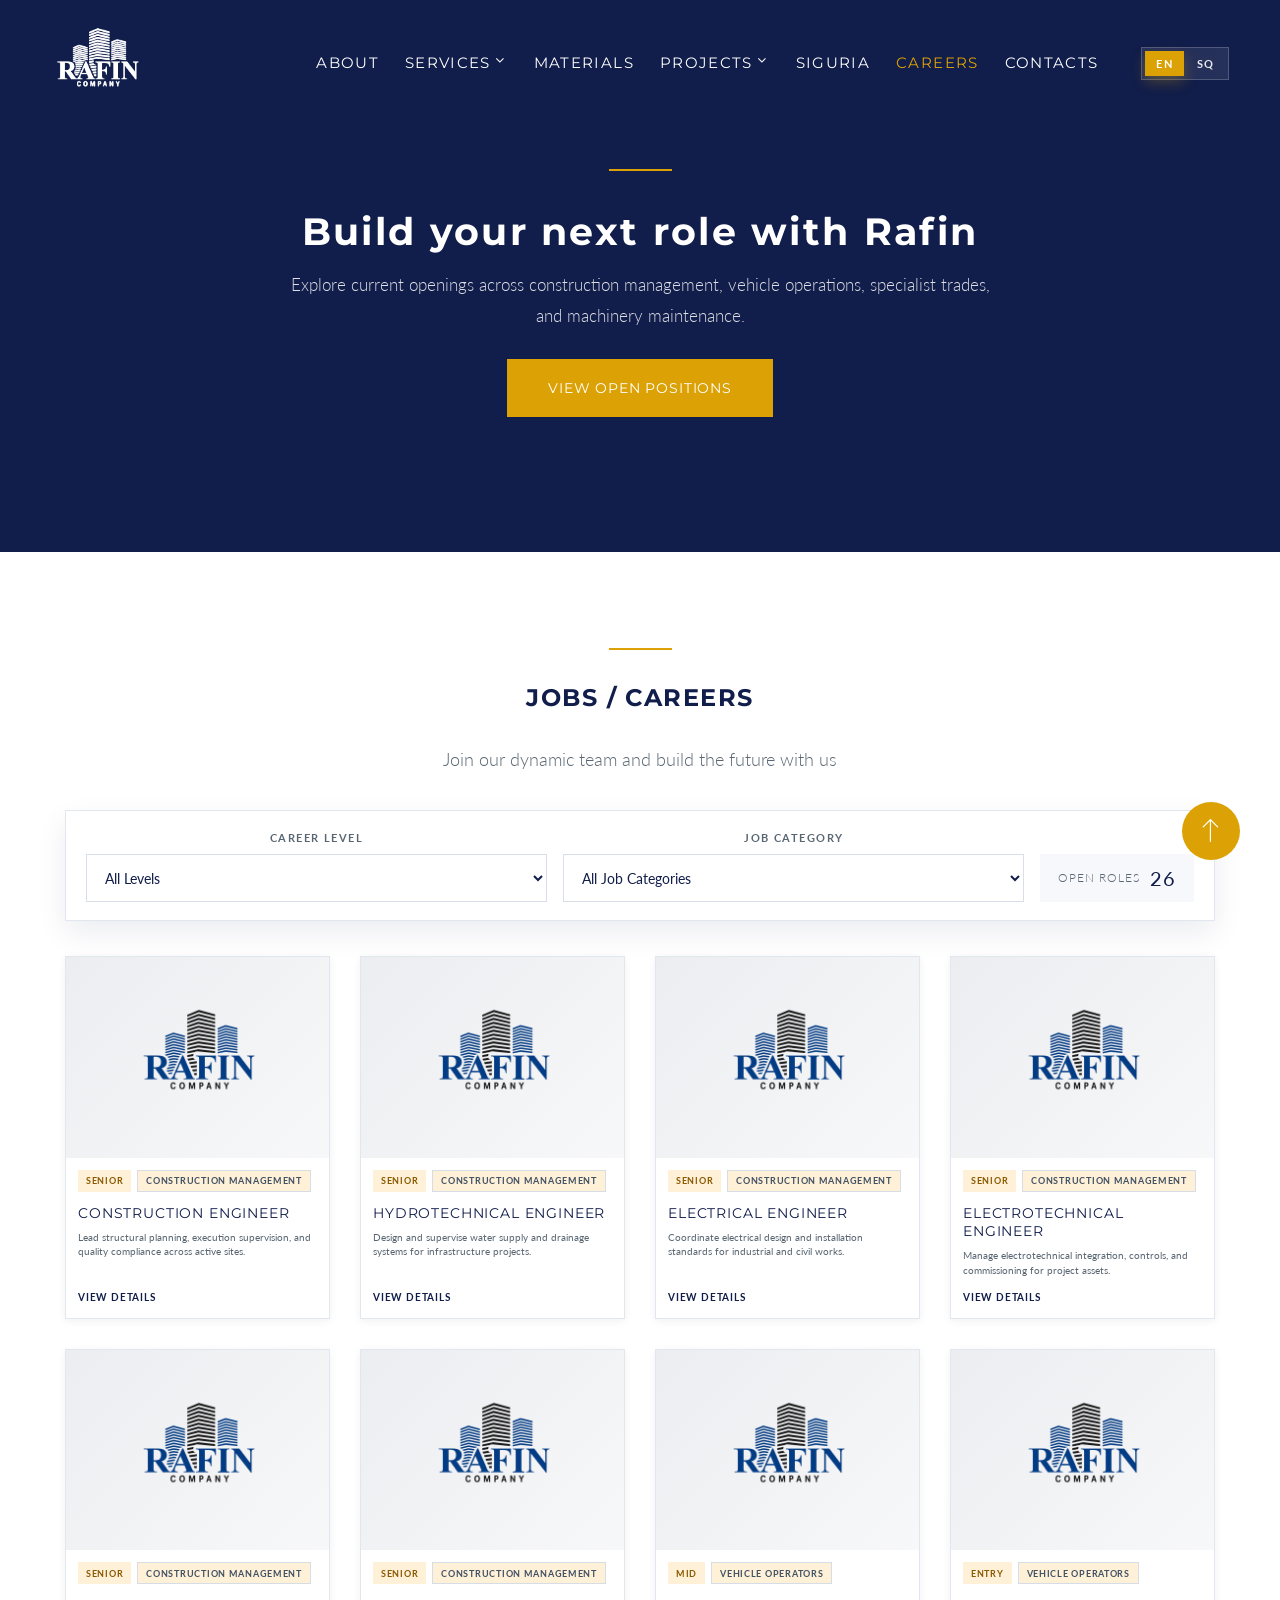
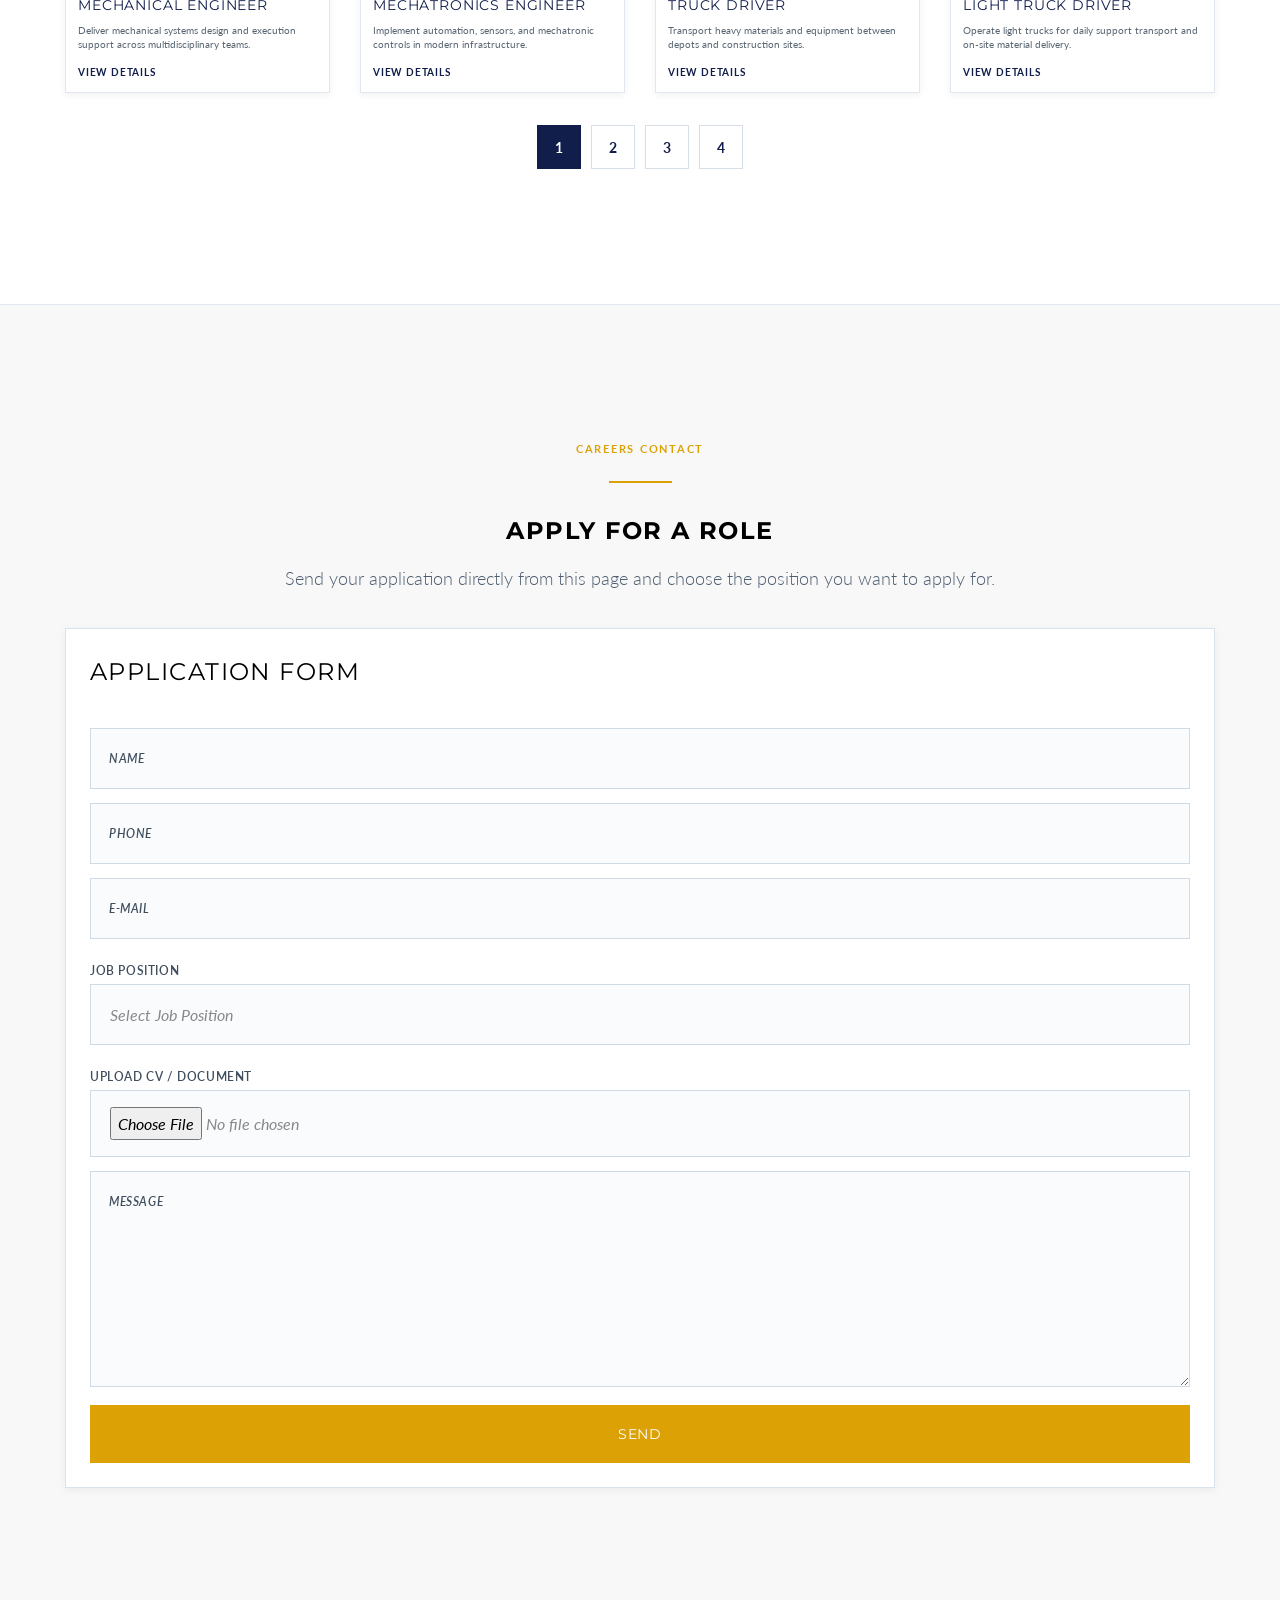
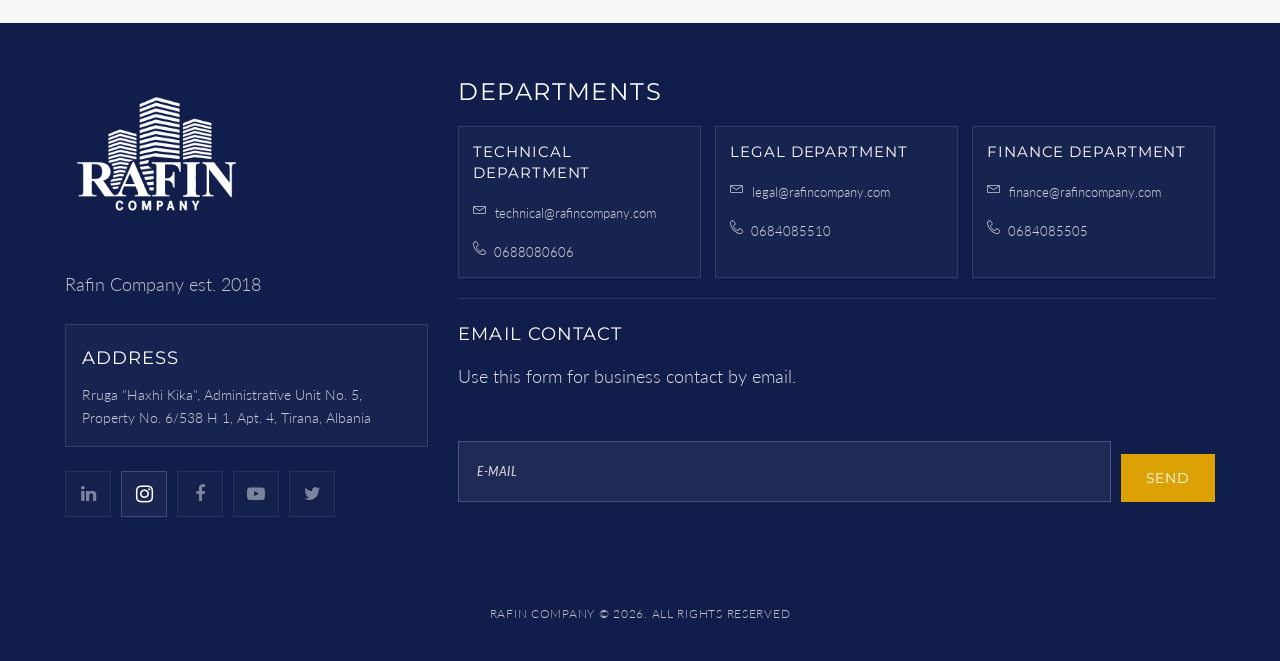
==== career.html @ e77da63c "Changes after hosting" ====
<!DOCTYPE html>
<html class="wide wow-animation" lang="en">

<head>
  <!-- WWW.RAFINCOMPANY.COM -->
  <title data-i18n="Careers Page Title">Careers | Rafin Company</title>
  <meta name="description" data-i18n-content="Careers Meta Description" content="Explore open positions at Rafin Company across engineering, transport, construction, and machinery maintenance.">
  <meta name="format-detection" content="telephone=no">
  <meta name="viewport" content="width=device-width, initial-scale=1">
  <meta http-equiv="X-UA-Compatible" content="IE=edge">
  <meta charset="utf-8">
  <link rel="icon" href="images/favicon.ico" type="image/x-icon">
  <link rel="preconnect" href="https://fonts.googleapis.com">
  <link rel="preconnect" href="https://fonts.gstatic.com" crossorigin>
  <link rel="preload" as="style" href="https://fonts.googleapis.com/css2?family=Lato:ital,wght@0,300;1,300&family=Montserrat:wght@400;700&display=swap" onload="this.onload=null;this.rel='stylesheet'">
  <noscript><link rel="stylesheet" href="https://fonts.googleapis.com/css2?family=Lato:ital,wght@0,300;1,300&family=Montserrat:wght@400;700&display=swap"></noscript>
  <link rel="stylesheet" href="css/bootstrap.css">
  <link rel="stylesheet" href="css/style.css">
  <link rel="stylesheet" href="css/fonts.css">
  <link rel="stylesheet" href="css/redesign.css">
  <!--[if lt IE 10]>
    <div class="legacy-browser-warning"><a href="http://windows.microsoft.com/en-US/internet-explorer/"><img src="images/ie8-panel/warning_bar_0000_us.jpg" border="0" height="42" width="820" alt="You are using an outdated browser. For a faster, safer browsing experience, upgrade for free today."></a></div>
    <script src="js/html5shiv.min.js"></script>
		<![endif]-->
</head>

<body class="careers-page">
  <div id="page-loader">
    <div class="cssload-container">
      <div class="cssload-speeding-wheel"></div>
    </div>
  </div>

  <div class="page">
    <header class="page-header">
      <div class="rd-navbar-wrap">
        <nav class="rd-navbar rd-navbar_transparent rd-navbar_boxed" data-layout="rd-navbar-fixed"
          data-sm-layout="rd-navbar-fixed" data-sm-device-layout="rd-navbar-fixed" data-md-layout="rd-navbar-fixed"
          data-md-device-layout="rd-navbar-fixed" data-lg-device-layout="rd-navbar-static"
          data-lg-layout="rd-navbar-static" data-xl-device-layout="rd-navbar-static" data-xl-layout="rd-navbar-static"
          data-xxl-device-layout="rd-navbar-static" data-xxl-layout="rd-navbar-static" data-stick-up-clone="false"
          data-sm-stick-up="true" data-md-stick-up="true" data-lg-stick-up="true" data-md-stick-up-offset="56px"
          data-lg-stick-up-offset="20px" data-body-class="rd-navbar-absolute">
          <div class="rd-navbar-inner rd-navbar-search-wrap">
            <div class="rd-navbar-panel rd-navbar-search-lg_collapsable">
              <button class="rd-navbar-toggle" data-rd-navbar-toggle=".rd-navbar-nav-wrap"><span></span></button>
              <div class="rd-navbar-brand"><a class="brand-name" href="index.html"><img
                    class="brand-logo brand-logo--default" src="rafin-logo-white-transparent.png" alt="Rafin Company" width="120" height="120" decoding="async" /><img
                    class="brand-logo brand-logo--blue" src="rafin-logo-white-transparent.png" alt="" width="120" height="120" decoding="async" aria-hidden="true" /></a></div>
            </div>
            <div class="rd-navbar-nav-wrap rd-navbar-search_not-collapsable">
              <div class="rd-navbar-search_collapsable">
                <ul class="rd-navbar-nav">
                  <li><a href="index.html#about" data-i18n="About">About</a></li>
                  <li class="rd-navbar--has-dropdown"><a href="services.html" data-i18n="Services">Services</a>
                    <ul class="rd-navbar-dropdown">
                      <li><a href="index.html#services" data-i18n="Homepage Services">Homepage Services</a></li>
                      <li><a href="services.html" data-i18n="Services Overview">Services Overview</a></li>
                    </ul>
                  </li>
                  <li><a href="index.html#materials" data-i18n="materials">Materials</a></li>
                  <li><a href="projects.html" id="nav-projects-link" data-i18n="projects">Projects</a>
                    <ul class="rd-navbar-dropdown" id="nav-projects-dropdown"></ul>
                  </li>
                  <li><a href="siguria.html" data-i18n="Safety">Siguria</a></li>
                  <li class="active"><a href="career.html" data-i18n="Careers">Careers</a></li>
                  <li><a href="index.html#contacts" data-i18n="Contacts">Contacts</a></li>
                </ul>
              </div>
            </div>
            <div class="rd-navbar-aside-right">
              <div class="modern-lang-switch">
                <a href="#" class="lang-toggle-item" data-lang="en">EN</a>
                <a href="#" class="lang-toggle-item" data-lang="sq">SQ</a>
              </div>
            </div>
          </div>
        </nav>
      </div>
    </header>

    <section class="section careers-hero careers-hero--plain">
      <div class="section-lg text-center">
        <div class="container">
          <h2 class="heading-decorated" data-i18n="Careers Hero Title">Build your next role with Rafin</h2>
          <p class="careers-hero__text" data-i18n="Careers Hero Body">Explore current openings across construction management, vehicle operations, specialist trades, and machinery maintenance.</p>
          <a class="button button-primary careers-hero__button" href="#jobs" data-i18n="View Open Positions">View Open Positions</a>
        </div>
      </div>
    </section>

    <section class="section-lg bg-default text-center careers-page-section" id="jobs">
      <div class="container">
        <h4 class="heading-decorated" data-i18n="Jobs / Careers">Jobs / Careers</h4>
        <p class="careers-page-section__lead" data-i18n="Join our dynamic team">Join our dynamic team and build the future with us</p>
        <div id="jobs-filters-container"></div>
        <div class="row row-30 text-left" id="jobs-container">
          <!-- Dynamic jobs injected by js/jobs-section.js -->
        </div>
        <div id="jobs-pagination"></div>
      </div>
    </section>

    <section class="section-lg bg-gray-lighter redesign-contacts-section career-application-section" id="career-application">
      <div id="career-application-container"></div>
    </section>

    <div id="footer-company-container"></div>
  </div>

  <div class="snackbars" id="form-output-global"></div>

  <script src="data/categories.js" defer></script>
  <script src="data/site.js" defer></script>
  <script src="data/departments.js" defer></script>
  <script src="data/jobs.js" defer></script>
  <script src="data/contacts.js" defer></script>
  <script src="data/translations.js" defer></script>
  <script src="js/content-store.js" defer></script>
  <script src="js/i18n.js" defer></script>
  <script src="js/nav-projects.js" defer></script>
  <script src="js/jobs-section.js" defer></script>
  <script src="js/career-application-section.js" defer></script>
  <script src="js/footer-company.js" defer></script>
  <script src="js/seo-head.js" defer></script>

  <script src="js/core.min.js" defer></script>
  <script src="js/script.js" defer></script>
</body>

</html>
---- css/style.css ----
@charset "UTF-8";/*
*
* Trunk version 2.0.0
*
*/a:focus,button:focus {	outline: none !important;}button::-moz-focus-inner {	border: 0;}*:focus {	outline: none;}blockquote {	padding: 0;	margin: 0;}input,button,select,textarea {	outline: none;}label {	margin-bottom: 0;}p {	margin: 0;}ul,ol {	list-style: none;	padding: 0;	margin: 0;}ul li,ol li {	display: block;}dl {	margin: 0;}dt,dd {	line-height: inherit;}dt {	font-weight: inherit;}dd {	margin-bottom: 0;}cite {	font-style: normal;}form {	margin-bottom: 0;}blockquote {	padding-left: 0;	border-left: 0;}address {	margin-top: 0;	margin-bottom: 0;}figure {	margin-bottom: 0;}html p a:hover {	text-decoration: none;}body {	-webkit-text-size-adjust: none;	-webkit-font-smoothing: subpixel-antialiased;	font-size: 14px;	font-family: "Lato", -apple-system, BlinkMacSystemFont, "Segoe UI", Roboto, "Helvetica Neue", Arial, sans-serif;	line-height: 1.66667;	font-weight: 300;	color: #888;}@media (min-width: 992px) {	body {		font-size: 18px;	}}a {	display: inline-block;	text-decoration: none;	transition: .33s all ease;}a, a:active, a:focus {	color: #dca205;}a:hover, a:focus {	color: #000;	text-decoration: none;}a[href*='callto'], a[href*='mailto'] {	white-space: nowrap;}img {	display: inline-block;	max-width: 100%;	height: auto;}hr {	margin-top: 0;	margin-bottom: 0;	border-top: 1px solid #e0e0e2;}h1, h2, h3, h4, h5, h6, .heading-1, .heading-2, .heading-3, .heading-4, .heading-5, .heading-6 {	margin-top: 0;	margin-bottom: 0;	font-family: "Montserrat", -apple-system, BlinkMacSystemFont, "Segoe UI", Roboto, "Helvetica Neue", Arial, sans-serif;	font-weight: 700;	color: #000;	text-transform: uppercase;	letter-spacing: .06em;}h1 a, h2 a, h3 a, h4 a, h5 a, h6 a, .heading-1 a, .heading-2 a, .heading-3 a, .heading-4 a, .heading-5 a, .heading-6 a {	display: inline;	font: inherit;	letter-spacing: inherit;}h1 a, h1 a:active, h1 a:focus, h2 a, h2 a:active, h2 a:focus, h3 a, h3 a:active, h3 a:focus, h4 a, h4 a:active, h4 a:focus, h5 a, h5 a:active, h5 a:focus, h6 a, h6 a:active, h6 a:focus, .heading-1 a, .heading-1 a:active, .heading-1 a:focus, .heading-2 a, .heading-2 a:active, .heading-2 a:focus, .heading-3 a, .heading-3 a:active, .heading-3 a:focus, .heading-4 a, .heading-4 a:active, .heading-4 a:focus, .heading-5 a, .heading-5 a:active, .heading-5 a:focus, .heading-6 a, .heading-6 a:active, .heading-6 a:focus {	color: inherit;}h1 a:hover, h2 a:hover, h3 a:hover, h4 a:hover, h5 a:hover, h6 a:hover, .heading-1 a:hover, .heading-2 a:hover, .heading-3 a:hover, .heading-4 a:hover, .heading-5 a:hover, .heading-6 a:hover {	color: #dca205;}h1 > *, h2 > *, h3 > *, h4 > *, h5 > *, h6 > *, .heading-1 > *, .heading-2 > *, .heading-3 > *, .heading-4 > *, .heading-5 > *, .heading-6 > * {	display: inline-block;}h1 span:not(:last-child), h2 span:not(:last-child), h3 span:not(:last-child), h4 span:not(:last-child), h5 span:not(:last-child), h6 span:not(:last-child), .heading-1 span:not(:last-child), .heading-2 span:not(:last-child), .heading-3 span:not(:last-child), .heading-4 span:not(:last-child), .heading-5 span:not(:last-child), .heading-6 span:not(:last-child) {	margin-right: .25em;}h1,.heading-1 {	font-size: 30px;	line-height: 1.2;}@media (min-width: 768px) {	h1,	.heading-1 {		font-size: 56px;		line-height: 1.16364;	}}@media (min-width: 1200px) {	h1,	.heading-1 {		font-size: 74px;	}}@media (min-width: 1400px) {	h1,	.heading-1 {		font-size: 110px;	}}h2,.heading-2 {	font-size: 26px;	line-height: 1.3;}@media (min-width: 768px) {	h2,	.heading-2 {		font-size: 32px;		line-height: 1.33333;	}}@media (min-width: 992px) {	h2,	.heading-2 {		font-size: 44px;	}}@media (min-width: 1200px) {	h2,	.heading-2 {		font-size: 60px;	}}h3,.heading-3 {	font-size: 22px;	line-height: 1.45;}@media (min-width: 768px) {	h3,	.heading-3 {		font-size: 28px;	}}@media (min-width: 1200px) {	h3,	.heading-3 {		font-size: 40px;		line-height: 1.35;	}}h4,.heading-4 {	font-size: 18px;	line-height: 1.5;	color: #333;}@media (min-width: 768px) {	h4,	.heading-4 {		font-size: 24px;		line-height: 1.5;	}}@media (min-width: 1400px) {	h4,	.heading-4 {		font-size: 25px;		line-height: 1.72;	}}h5,.heading-5 {	font-size: 16px;	font-weight: 400;	line-height: 1.45;	color: #333;}@media (min-width: 768px) {	h5,	.heading-5 {		font-size: 20px;	}}@media (min-width: 1200px) {	h5,	.heading-5 {		font-size: 24px;		line-height: 1.54167;	}}h6,.heading-6 {	font-size: 14px;	font-weight: 400;	line-height: 1.6;	color: #333;}@media (min-width: 768px) {	h6,	.heading-6 {		font-size: 16px;		line-height: 1.5;	}}@media (min-width: 992px) {	h6,	.heading-6 {		font-size: 18px;		line-height: 1.88889;	}}.heading-decorated::before {	content: '';	position: relative;	display: block;	height: 2px;	width: 35px;	margin-bottom: 20px;	background: #dca205;	will-change: transform, opacity;}.heading-decorated_center::before,.parallax-header .heading-decorated::before,.text-center .heading-decorated::before {	margin-left: auto;	margin-right: auto;}@media (min-width: 768px) {	.heading-decorated::before {		width: 63px;	}	h1.heading-decorated::before,	.heading-1.heading-decorated::before {		width: 115px;	}}@media (min-width: 1200px) {	.heading-decorated::before {		margin-bottom: 30px;	}	h2.heading-decorated::before,	.heading-2.heading-decorated::before {		margin-bottom: 40px;	}}@media (min-width: 768px) {	.text-sm-2 {		-webkit-column-count: 2;		column-count: 2;		-webkit-column-gap: 30px;		column-gap: 30px;	}}@media (min-width: 1400px) {	.text-sm-2 {		-webkit-column-gap: 50px;		column-gap: 50px;	}}.big {	font-size: 22px;}small,.small {	display: block;	font-size: 14px;	line-height: 1.71429;}@media (min-width: 1200px) {	small,	.small {		font-size: 16px;		line-height: 1.625;	}}code,.code {	padding: 1px 5px;	border-radius: 0;	font-family: "Lato", -apple-system, BlinkMacSystemFont, "Segoe UI", Roboto, "Helvetica Neue", Arial, sans-serif;	color: #fff;	background: #000;}/*
*
* Colors
* ==================================================
*/.page .text-primary {	color: #dca205;}.page .text-dark {	color: #333;}/*
*
* Main layout
* ==================================================
*/.page {	position: relative;	overflow: hidden;	min-height: 100vh !important;}.page-header {	position: relative;	z-index: 1000;	padding: 0;	margin: 0;	border-bottom: none;	background: #272727;}.cat-img-group {	position: relative;	overflow: hidden;	padding-bottom: 100%;}.cat-img-group > div {	position: absolute;	bottom: 0;	max-width: 80%;}.cat-img-group > div:first-of-type {	z-index: 1;	right: 0;}.cat-img-group > div:last-of-type {	left: 0;}.cat-img-group img {	width: auto;}[data-custom-toggle] {	cursor: pointer;}.icon {	display: inline-block;	line-height: 1;	text-align: center;}.icon:before {	display: inline-block;	font-weight: 400;	font-style: normal;	speak: none;	text-transform: none;	-webkit-font-smoothing: antialiased;	-moz-osx-font-smoothing: grayscale;}.page .icon-default {	color: #888;}.page .icon-gray {	color: #888;}.page .icon-primary {	color: #dca205;}.page .icon-gray-4 {	color: #c7c7c7;}.page a.icon-default:hover {	color: #2c2c2c;}.page a.icon-primary {	color: #dca205;}.page a.icon-primary:hover {	color: #000;}.page a.icon-gray-darker {	color: #272727;}.page a.icon-gray-darker:hover {	color: #dca205;}.page .icon-xxs {	font-size: 15px;}.page .icon-sm {	font-size: 20px;	line-height: 20px;}.page .icon-md {	font-size: 30px;	line-height: 30px;}.page .icon-lg {	font-size: 44px;}.page .icon-xxl {	font-size: 48px;}@media (min-width: 992px) {	.page .icon-xxl {		font-size: 80px;	}}.icon-circle {	border-radius: 100%;}.icon.icon-circle {	width: 2.2em;	height: 2.2em;	line-height: 2.2em;}.icon.icon-round {	border-radius: 4px;	width: 2.2em;	height: 2.2em;	line-height: 2.2em;}.icon-list-wrap > *, .icon-list-wrap:before {	vertical-align: middle;	margin-right: 6px;}@media (max-width: 767px) {	.link-image {		max-width: 370px;		margin-left: auto;		margin-right: auto;	}}.link-image img {	height: auto;	width: 100%;}.link-icon {	display: inline-block;	color: #dca205;}.link-icon:hover {	color: #000;}.link-primary {	color: #dca205;}.link-primary:hover {	color: #000;}@media (min-width: 992px) {	.desktop .link-image {		box-shadow: 0 0 0 0 transparent;		transition: .44s all ease;	}	.desktop .link-image:hover {		box-shadow: 0 5px 23px 0 rgba(0, 0, 0, 0.15);	}}.link-gray-4, .link-gray-4:active, .link-gray-4:focus {	color: #c7c7c7;}.link-gray-4:hover {	color: #000;}.link-transparent {	padding: 1px 20px;	opacity: .3;	transition: .33s;	text-align: center;}.link-transparent:hover {	opacity: 1;}.button {	display: inline-block;	width: auto;	max-width: 100%;	border: 1px solid;	border-radius: 3px;	padding: 12px 30px;	font-size: 14px;	line-height: 24px;	font-family: "Montserrat", -apple-system, BlinkMacSystemFont, "Segoe UI", Roboto, "Helvetica Neue", Arial, sans-serif;	font-weight: 400;	letter-spacing: 0.06em;	transition: .33s all ease;	white-space: normal;	text-transform: uppercase;	cursor: pointer;	text-align: center;}@media (min-width: 992px) {	.button {		padding: 16px 40px;		font-size: 14px;		line-height: 24px;	}}span.button {	cursor: default;}html body .button-default {	color: #272727;	background-color: transparent;	border-color: #888;}html body .button-default:hover, html body .button-default:focus, html body .button-default:active, html body .button-default:hover {	color: #fff;	background-color: #272727;	border-color: #272727;}html body .button-black {	color: #fff;	background-color: #000;	border-color: #000;}html body .button-black:hover, html body .button-black:focus, html body .button-black:active, html body .button-black:hover {	color: #fff;	background-color: #dca205;	border-color: #dca205;}html body .button-gray-dark {	color: #fff;	background-color: #333;	border-color: #333;}html body .button-gray-dark:hover, html body .button-gray-dark:focus, html body .button-gray-dark:active, html body .button-gray-dark:hover {	color: #fff;	background-color: #dca205;	border-color: #dca205;}html body .button-primary {	color: #fff;	background-color: #dca205;	border-color: #dca205;}html body .button-primary:hover, html body .button-primary:focus, html body .button-primary:active, html body .button-primary:hover {	color: #fff;	background-color: #000;	border-color: #000;}html body .button-gray-light-outline {	color: #000;	background-color: transparent;	border-color: #e0e0e2;}html body .button-gray-light-outline:hover, html body .button-gray-light-outline:focus, html body .button-gray-light-outline:active, html body .button-gray-light-outline:hover {	color: #fff;	background-color: #dca205;	border-color: #dca205;}html body span.button-gray-light-outline {	color: #000;	background-color: transparent;	border-color: #e0e0e2;}html body span.button-gray-light-outline:hover, html body span.button-gray-light-outline:focus, html body span.button-gray-light-outline:active, html body span.button-gray-light-outline:hover {	color: #000;	background-color: transparent;	border-color: #e0e0e2;}.button-xs {	padding: 5px 25px;	font-size: 12px;	line-height: 22px;}.button-sm {	padding: 6px 25px;	font-size: 13px;	line-height: 24px;}.button-lg {	padding: 18px 45px;	font-size: 16px;	line-height: 24px;}@media (min-width: 1200px) {	.button-lg {		padding-left: 60px;		padding-right: 60px;	}}.button-xl {	padding: 20px 50px;	font-size: 18px;	line-height: 28px;}@media (min-width: 1200px) {	.button-xl {		padding-left: 75px;		padding-right: 75px;	}}.button-circle {	border-radius: 35px;}.button-square {	border-radius: 0;}.button-round-2 {	border-radius: 8px;}.button-link {	border: 0;	padding: 0;	font-family: "Montserrat", -apple-system, BlinkMacSystemFont, "Segoe UI", Roboto, "Helvetica Neue", Arial, sans-serif;	font-size: 14px;	line-height: 1.4;	letter-spacing: .06em;	text-decoration: underline;}.button-link, .button-link:active, .button-link:focus {	color: #dca205;}.button-link:hover {	color: #000;}.button-link:hover {	text-decoration: none;}.button.button-icon .icon {	position: relative;	top: -3px;	display: inline-block;	vertical-align: middle;	color: inherit;	font-size: 1.85em;	line-height: 0;}.button.button-icon-left .icon {	padding-right: 11px;}.button.button-icon-right .icon {	float: right;	padding-left: 11px;}.button-block {	display: block;	width: 100%;}.btn-primary:active:hover {	background-color: #dca205;	border-color: #dca205;}.box-counter {	text-align: center;	color: #000;}.box-counter__icon {	font-size: 44px;	line-height: 1;	color: #dca205;}.box-counter__title {	font-family: "Montserrat", -apple-system, BlinkMacSystemFont, "Segoe UI", Roboto, "Helvetica Neue", Arial, sans-serif;	font-size: 14px;	font-weight: 400;	line-height: 1.3;	letter-spacing: .06em;	text-transform: uppercase;	color: #333;}.box-counter__wrap > * {	font-family: "Montserrat", -apple-system, BlinkMacSystemFont, "Segoe UI", Roboto, "Helvetica Neue", Arial, sans-serif;	display: inline;	font-size: 40px;	font-weight: 700;	line-height: 1.2;}* + .box-counter__title {	margin-top: 10px;}* + .box-counter__wrap {	margin-top: 20px;}@media (min-width: 1200px) {	.box-counter__title {		font-size: 18px;	}	.box-counter__wrap > * {		font-size: 60px;	}	* + .box-counter__wrap {		margin-top: 30px;	}}.blurb img {	width: auto;}.blurb__title {	color: #000;}* + .blurb__title {	margin-top: 16px;}@media (min-width: 1200px) {	* + .blurb__title {		margin-top: 45px;	}}.blurb-circle {	text-align: center;}.blurb-circle .unit .blurb-circle__icon {	position: relative;	top: 3px;}.blurb-circle__icon .icon {	width: 2.4em;	height: 2.4em;	border-radius: 50%;	text-align: center;	color: #fff;	background: #dca205;	font-size: 30px;	line-height: 2.45em;}.blurb-circle__icon .icon::before {	line-height: inherit;}.blurb-circle + .blurb-circle {	margin-top: 40px;}@media (min-width: 576px) {	.blurb-circle {		text-align: left;	}}@media (min-width: 992px) {	.desktop .blurb-circle .blurb-circle__icon .icon {		position: relative;		z-index: 1;		overflow: hidden;	}	.desktop .blurb-circle .blurb-circle__icon .icon::after {		content: '';		display: inline-block;		position: absolute;		left: -1px;		right: -1px;		top: -1px;		bottom: -1px;		transition: .3s;		z-index: -1;		-webkit-transform: translateX(-100%);		transform: translateX(-100%);		border-radius: 50%;		background: #272727;	}	.desktop .blurb-circle:hover .blurb-circle__icon .icon::after {		-webkit-transform: translateX(0);		transform: translateX(0);	}}@media (min-width: 1200px) {	.blurb-circle__icon .icon {		font-size: 36px;	}	.blurb-circle + .blurb-circle {		margin-top: 55px;	}}@media (min-width: 1400px) {	.blurb-circle__icon .icon {		font-size: 44px;	}}.blurb-circle.blurb-circle_centered {	max-width: 360px;	margin-left: auto;	margin-right: auto;	text-align: center;}@media (max-width: 767px) {	.blurb-circle {		max-width: 360px;		margin-left: auto;		margin-right: auto;	}}.blurb-minimal {	text-align: left;}.blurb-minimal .unit .blurb-minimal__icon .icon {	font-size: 32px;}.blurb-minimal__icon .icon {	font-size: 30px;	color: #dca205;}.blurb-minimal.blurb-minimal_black, .blurb-minimal.blurb-minimal_black .blurb-minimal__icon .icon {	color: #000;}@media (min-width: 1200px) {	.blurb-minimal__icon .icon {		font-size: 36px;	}}@media (min-width: 1400px) {	.blurb-minimal__icon .icon {		font-size: 44px;	}}/*
*
* Form styles
* --------------------------------------------------
*/.rd-mailform {	position: relative;	text-align: left;}.rd-mailform * + .button {	margin-top: 25px;}input:-webkit-autofill ~ label,input:-webkit-autofill ~ .form-validation {	color: #000 !important;}.form-label,.form-label-outside {	margin-bottom: 0;	font-size: 16px;	font-weight: 400;	line-height: 27px;	font-style: italic;}.form-input {	display: block;	width: 100%;	min-height: 60px;	padding: 16px 19px;	font-size: 16px;	font-weight: 400;	line-height: 27px;	font-style: italic;	color: #888;	background-color: #f8f8f8;	background-image: none;	border: 1px solid #f8f8f8;	border-radius: 3px;	-webkit-appearance: none;	transition: .3s ease-in-out;	border: 1px solid #f8f8f8;}.form-input:focus {	outline: 0;	background: #fff;	border-color: #ececee;}textarea.form-input {	height: 216px;	min-height: 60px;	max-height: 367px;	resize: vertical;}.form-wrap {	position: relative;}.form-wrap_icon {	position: relative;}.form-wrap_icon .form-input {	padding-left: 60px;}.form-wrap_icon .form-label {	left: 60px;}.form-wrap_icon::before {	position: absolute;	top: 32px;	left: 22px;	-webkit-transform: translateY(-61%);	transform: translateY(-61%);	margin-right: 7px;	font-size: 24px;	line-height: 24px;	color: #c7c7c7;}.form-wrap_icon__label-outside:before {	top: auto;	bottom: 30px;	-webkit-transform: translateY(45%);	transform: translateY(45%);}* + .form-wrap {	margin-top: 20px;}.form-wrap + .form-wrap {	margin-top: 20px;}.form-label {	position: absolute;	top: 30px;	left: 19px;	pointer-events: none;	z-index: 9;	transition: .25s;	will-change: transform;	-webkit-transform: translateY(-50%);	transform: translateY(-50%);}.form-label.focus {	opacity: 0;}.form-label.auto-fill {	color: #888;}.form-label-outside {	color: #000;	font-style: normal;}@media (min-width: 768px) {	.form-label-outside {		position: static;	}	.form-label-outside, .form-label-outside.focus, .form-label-outside.auto-fill {		-webkit-transform: none;		transform: none;	}}.form-label-outside ~ .form-input {	font-style: italic;}.form-label-outside ~ .form-validation {	top: 31px;}.form-validation {	position: absolute;	right: 4px;	top: 1px;	z-index: 11;	margin-top: 2px;	font-size: 10px;	line-height: 12px;	font-style: italic;	letter-spacing: 0;	color: #d9534f;	transition: .3s;}.form-validation-left .form-validation {	right: auto;	top: 100%;	left: 0;}#form-output-global {	position: fixed;	bottom: 30px;	left: 15px;	visibility: hidden;	-webkit-transform: translateX(-500px);	transform: translateX(-500px);	transition: .3s all ease;	z-index: 9999999;}#form-output-global.active {	-webkit-transform: translateX(0);	transform: translateX(0);	visibility: visible;}@media (min-width: 576px) {	#form-output-global {		left: 30px;	}}.form-output {	position: absolute;	top: 100%;	left: 0;	font-size: 14px;	line-height: 1.5;	margin-top: 2px;	transition: .3s;	opacity: 0;	visibility: hidden;}.form-output.active {	opacity: 1;	visibility: visible;}.form-output.error {	color: #d9534f;}.form-output.success {	color: #5cb85c;}.radio .radio-custom,.radio-inline .radio-custom,.checkbox .checkbox-custom,.checkbox-inline .checkbox-custom {	opacity: 0;}.radio .radio-custom[type='checkbox'], .radio .radio-custom-dummy,.radio-inline .radio-custom[type='checkbox'],.radio-inline .radio-custom-dummy,.checkbox .checkbox-custom[type='checkbox'],.checkbox .checkbox-custom-dummy,.checkbox-inline .checkbox-custom[type='checkbox'],.checkbox-inline .checkbox-custom-dummy {	position: absolute;	width: 25px;	height: 25px;	margin-left: -32px;	margin-top: 0;	outline: none;	cursor: pointer;}.radio .radio-custom-dummy,.radio-inline .radio-custom-dummy,.checkbox .checkbox-custom-dummy,.checkbox-inline .checkbox-custom-dummy {	pointer-events: none;	background: #f8f8f8;	transition: 250ms;}.radio .radio-custom-dummy:after,.radio-inline .radio-custom-dummy:after,.checkbox .checkbox-custom-dummy:after,.checkbox-inline .checkbox-custom-dummy:after {	position: absolute;	opacity: 0;}.radio .radio-custom:focus,.radio-inline .radio-custom:focus,.checkbox .checkbox-custom:focus,.checkbox-inline .checkbox-custom:focus {	outline: none;}.radio-custom:checked + .radio-custom-dummy:after,.checkbox-custom:checked + .checkbox-custom-dummy:after {	opacity: 1;}.checkbox-custom:checked ~ .checkbox-custom-dummy {	background: #dca205;}.radio,.radio-inline {	font-size: 16px;	line-height: 27px;	font-weight: 400;	font-style: italic;	color: #888;	padding-left: 18px;}.radio .radio-custom-dummy,.radio-inline .radio-custom-dummy {	border-radius: 50%;}.radio .radio-custom-dummy:after,.radio-inline .radio-custom-dummy:after {	content: '';	top: 6px;	right: 6px;	bottom: 6px;	left: 6px;	background: #272727;	border-radius: 50%;}.checkbox,.checkbox-inline {	font-size: 16px;	line-height: 27px;	font-weight: 400;	font-style: italic;	color: #888;	padding-left: 32px;}.checkbox .checkbox-custom-dummy,.checkbox-inline .checkbox-custom-dummy {	pointer-events: none;	border-radius: 3px;	margin-left: 0;	left: 0;}.checkbox .checkbox-custom-dummy:after,.checkbox-inline .checkbox-custom-dummy:after {	content: '\e934';	font-family: "Linearicons";	font-size: 15px;	line-height: 10px;	position: absolute;	top: 7px;	left: 4px;	color: #fff;}.rd-mailform_style-1 * + .button {	margin-top: 30px;}@media (min-width: 768px) {	.rd-mailform_style-1 * + .button {		margin-top: 40px;	}}.rd-mailform_style-2 {	max-width: 418px;}.rd-mailform_style-2 + .list-small {	margin-top: 25px;}.rd-mailform_style-2 .form-wrap.group-xl {	margin-top: 20px;}@media (min-width: 1200px) {	.rd-mailform_style-2 .form-wrap.group-xl {		margin-top: 40px;	}}@media (min-width: 768px) {	.rd-mailform-inline-flex {		display: -ms-flexbox;		display: flex;		-ms-flex-pack: justify;		justify-content: space-between;		-ms-flex-align: end;		align-items: flex-end;	}	.rd-mailform-inline-flex > .form-wrap + .form-wrap,	.rd-mailform-inline-flex > .form-wrap + .button {		margin-left: 10px;		margin-top: 0;	}	.rd-mailform-inline-flex > .form-wrap {		-ms-flex-positive: 1;		flex-grow: 1;	}}.rd-mailform-inline-flex.rd-mailform .button, .rd-mailform-inline-flex.rd-search .button {	display: -ms-flexbox;	display: flex;	-ms-flex-pack: center;	justify-content: center;	-ms-flex-negative: 0;	flex-shrink: 0;	width: auto;	min-height: 60px;	padding-left: 15px;	padding-right: 15px;}@media (max-width: 767px) {	.rd-mailform_responsive .form-input {		padding-top: 11.5px;		padding-bottom: 11.5px;		min-height: 50px;	}	.rd-mailform_responsive .form-label {		top: 25px;	}	.rd-mailform_responsive .form-wrap_icon::before {		top: 26px;	}}.register-form * + .group,.register-form * + form,.login-form * + .group,.login-form * + form {	margin-top: 20px;}.register-form p,.login-form p {	font-size: 14px;}.rd-mailform_sizing-1 {	max-width: 470px;	margin-left: auto;	margin-right: auto;}.divider {	display: block;	width: 100%;	height: 1px;	background: #ececee;}.divider-wrap {	display: -ms-flexbox;	display: flex;	-ms-flex-align: center;	align-items: center;	-ms-flex-pack: justify;	justify-content: space-between;}.divider-wrap:before, .divider-wrap:after {	content: "";	display: inline-block;	width: 100%;	height: 1px;	background: #ececee;}.divider-wrap > * {	-ms-flex-preferred-size: 30%;	flex-basis: 30%;	padding-left: 15px;	padding-right: 15px;	white-space: nowrap;}.divider-wrap {	margin-top: 35px;	margin-bottom: 35px;}@media (min-width: 768px) {	.divider-wrap {		margin-top: 40px;		margin-bottom: 40px;	}}.divider-small {	width: 66px;	height: 2px;	background: #dca205;}.text-center .divider-small {	margin-left: auto;	margin-right: auto;}.table-custom {	box-sizing: border-box;	width: 100%;	max-width: 100%;	font-weight: 400;	letter-spacing: 0;	text-align: left;	background: #fff;}.table-custom th,.table-custom td {	color: #000;	background: #fff;}.table-custom th {	padding: 25px 24px;	font-weight: 700;	text-transform: uppercase;}@media (min-width: 768px) {	.table-custom th {		padding: 33px 24px;	}}.table-custom td {	padding: 17px 24px 18px;	border-bottom: 1px solid #d9d9d9;}.table-custom tfoot td {	font-weight: 700;}.table-custom-secondary th {	color: #fff;	background: #2c2c2c;}.table-custom-lighter thead th {	background: #f8f8f8;}.table-custom-lighter td + td {	border-left: 1px solid #d9d9d9;}.table-custom-bordered {	border: 1px solid #d9d9d9;}.table-custom-bordered td {	border: 1px solid #d9d9d9;}.table-custom-bordered tbody > tr:first-of-type > td {	border-top: 0;}.table-custom-striped tbody tr:nth-of-type(odd) td {	background: transparent;}.table-custom-striped tbody tr:nth-of-type(even) td {	background: #f8f8f8;}.table-custom-striped tbody td {	border: 0;}.table-round {	position: relative;	border-radius: 4px;	overflow: hidden;}@media (max-width: 991px) {	.table-custom-responsive {		display: block;		width: 100%;		overflow-x: auto;		-ms-overflow-style: -ms-autohiding-scrollbar;	}	.table-custom-responsive.table-bordered {		border: 0;	}}.list-0 {	line-height: 1.25;}.list-0 > li + li {	margin-top: 0;}.list-small > li {	font-size: 14px;	line-height: 1.71429;}@media (min-width: 1200px) {	.list-small > li {		font-size: 16px;		line-height: 1.625;	}}.list-small > li + li {	margin-top: 0;}.list > li + li {	margin-top: 5px;}.list-xxs > li + li {	margin-top: 11px;}.list-xs > li + li {	margin-top: 16px;}.list-sm > li + li {	margin-top: 15px;}@media (min-width: 768px) {	.list-sm > li + li {		margin-top: 22px;	}}.list-md > li + li {	margin-top: 30px;}.list-lg > li + li {	margin-top: 30px;}@media (min-width: 768px) {	.list-lg > li + li {		margin-top: 50px;	}}.list-primary > li > a {	color: #000;}.list-primary > li > a:hover {	color: #dca205;}.list-inline-xxs {	position: relative;	-webkit-transform: translate3d(0, -5px, 0);	transform: translate3d(0, -5px, 0);	margin-bottom: -5px;	margin-left: -8px;	margin-right: -8px;}.list-inline-xxs > * {	position: relative;	margin-top: 5px;	padding-left: 8px;	padding-right: 8px;}.list-inline-xxs > * {	display: inline-block;}.list-inline-sm {	position: relative;	-webkit-transform: translate3d(0, -8px, 0);	transform: translate3d(0, -8px, 0);	margin-bottom: -8px;	margin-left: -10px;	margin-right: -10px;}.list-inline-sm > * {	position: relative;	margin-top: 8px;	padding-left: 10px;	padding-right: 10px;}.list-inline-sm > * {	display: inline-block;}.list-inline-md {	position: relative;	-webkit-transform: translate3d(0, -10px, 0);	transform: translate3d(0, -10px, 0);	margin-bottom: -10px;	margin-left: -13px;	margin-right: -13px;}.list-inline-md > * {	position: relative;	margin-top: 10px;	padding-left: 13px;	padding-right: 13px;}.list-inline-md > * {	display: inline-block;}.list-terms {	text-align: left;}.list-terms dt,.list-terms dd {	display: inline;}.list-terms dt {	font: 700 16px "Montserrat", -apple-system, BlinkMacSystemFont, "Segoe UI", Roboto, "Helvetica Neue", Arial, sans-serif;	line-height: 1.5;	letter-spacing: 0;	color: #272727;}.list-terms-inline dt,.list-terms-inline dd {	display: inline;}.list-terms-inline dt {	font-family: "Montserrat", -apple-system, BlinkMacSystemFont, "Segoe UI", Roboto, "Helvetica Neue", Arial, sans-serif;	font-size: 14px;	letter-spacing: .06em;	text-transform: uppercase;	color: #000;}.list-terms-inline dt:after {	display: inline-block;	margin-right: 3px;	content: ':';}@media (min-width: 768px) {	.list-terms-inline dt {		font-size: 16px;	}}@media (min-width: 1200px) {	.list-terms-inline dt {		font-size: 18px;	}}.list-terms-minimal * {	display: inline;}.list-terms-minimal dt:after {	display: inline-block;	margin-right: 3px;	content: ':';}.list-terms-modern dt,.list-terms-modern dd {	display: block;}.list-terms-modern dt {	color: #000;}.list-terms-modern dt::after {	display: inline-block;	margin-right: 3px;	content: ':';}.list-terms-modern dd {	color: #888;}.list-terms-modern dd a {	color: inherit;}.list-terms-modern dd a:hover {	color: #dca205;}.index-list {	counter-reset: li;}.index-list > li .list-index-counter:before {	content: counter(li, decimal-leading-zero);	counter-increment: li;}.list-marked, .list-marked-primary {	text-align: left;}.list-marked > li, .list-marked-primary > li {	position: relative;	padding-left: 20px;	color: #888;}.list-marked > li::before, .list-marked-primary > li::before {	content: '';	position: absolute;	top: 11px;	left: 0;	height: 5px;	width: 5px;	border-radius: 50%;	background: #dca205;}.list-marked > li a, .list-marked-primary > li a, .list-marked > li a:active, .list-marked-primary > li a:active, .list-marked > li a:focus, .list-marked-primary > li a:focus {	color: #dca205;}.list-marked > li a:hover, .list-marked-primary > li a:hover {	color: #000;}.list-marked > li + li, .list-marked-primary > li + li {	margin-top: 8px;}@media (min-width: 768px) {	.list-marked > li::before, .list-marked-primary > li::before {		top: 14px;	}}.list-marked-primary > li {	color: #dca205;}.list-marked-primary > li:before {	background: #dca205;}.list-ordered {	counter-reset: li;}.list-ordered > li {	position: relative;	padding-left: 2em;}.list-ordered > li:before {	position: absolute;	top: 0;	left: 0;	display: inline-block;	width: 15px;	content: counter(li, decimal-leading-zero) ".";	counter-increment: li;	color: #000;}.list-ordered > li a, .list-ordered > li a:active, .list-ordered > li a:focus {	color: inherit;}.list-ordered > li a:hover {	color: #dca205;}.list-ordered li + li {	margin-top: 8px;}.list-semicolon > li {	display: inline;	color: #888;}.list-semicolon a {	color: inherit;}.list-semicolon a:hover {	color: #dca205;}.list-semicolon > li + li:before {	display: inline-block;	margin-right: 4px;	content: ';';}.list-linked {	font-size: 14px;	line-height: 1.71429;}.list-linked > li {	display: block;}.list-linked a {	position: relative;	display: block;	color: #dca205;}.list-linked a::after {	position: absolute;	right: 0;	bottom: 3px;	content: '\e944';	font-family: 'Linearicons';	font-size: inherit;}.list-linked a:hover {	color: #000;}.list-linked > li + li {	margin-top: 10px;}.list-tags {	position: relative;	-webkit-transform: translate3d(0, -10px, 0);	transform: translate3d(0, -10px, 0);	margin-bottom: -10px;	margin-left: -4px;	margin-right: -4px;}.list-tags > * {	position: relative;	margin-top: 10px;	padding-left: 4px;	padding-right: 4px;}.list-tags > li {	display: inline-block;	font-size: 12px;}.list-tags a {	display: inline-block;	padding: 10px 12px;	color: #888;	background: #f8f8f8;	border: 1px solid #f8f8f8;	border-radius: 3px;}.list-tags a:hover {	background-color: transparent;	border-color: #ececee;}@media (min-width: 1200px) {	.list-tags a {		padding: 15px 18px;	}}.list-inline-tag {	color: #dca205;}.list-inline-tag li {	display: inline-block;	font-size: 14px;	font-style: italic;}.list-inline-tag li:after {	content: ',';	color: inherit;}.list-inline-tag li:last-of-type:after {	content: none;}.list-nav {	position: relative;	-webkit-transform: translate3d(0, -10px, 0);	transform: translate3d(0, -10px, 0);	margin-bottom: -10px;	margin-left: -15px;	margin-right: -15px;}.list-nav > * {	position: relative;	margin-top: 10px;	padding-left: 15px;	padding-right: 15px;}.list-nav > li {	display: inline-block;	font-family: "Montserrat", -apple-system, BlinkMacSystemFont, "Segoe UI", Roboto, "Helvetica Neue", Arial, sans-serif;	font-size: 14px;	font-weight: 400;	text-transform: uppercase;	color: #000;}.list-nav > li a {	color: inherit;}.list-nav > li.active,.list-nav > li a.active,.list-nav > li > a:hover {	color: #dca205;}.list-bordered {	position: relative;	-webkit-transform: translate3d(0, -10px, 0);	transform: translate3d(0, -10px, 0);	margin-bottom: -10px;	margin-left: -12px;	margin-right: -12px;}.list-bordered > * {	position: relative;	margin-top: 10px;	padding-left: 12px;	padding-right: 12px;}.list-bordered > li {	position: relative;	display: inline-block;}@media (min-width: 992px) {	.list-bordered > li:nth-last-child(n + 2)::before {		content: '';		position: absolute;		right: 0;		top: 50%;		-webkit-transform: translateY(-50%);		transform: translateY(-50%);		width: 1px;		height: 32px;		background: #ececee;	}}.list-archive {	font-size: 14px;	line-height: 1.71429;}@media (min-width: 1200px) {	.list-archive {		font-size: 16px;		line-height: 1.625;	}}.list-archive li a {	color: #dca205;}.list-archive li a:hover {	color: #272727;}.list-archive > li + li {	margin-top: 8px;}.thumb-default img {	width: 100%;	height: auto;}.thumb-default figcaption {	color: #888;}.thumb-default * + figcaption {	margin-top: 10px;}figure img {	display: block;	width: 100%;}.figure-inline img {	width: auto;}.figure-centered {	text-align: center;}.figure-centered img {	display: inline-block;	width: inherit;}.image-centered {	width: -webkit-min-content;	width: -moz-min-content;	width: min-content;}.thumb {	text-align: center;}.thumb__title {	font-size: 20px;	line-height: 1.33;	color: #000;}.thumb__title a {	color: inherit;}.thumb__title a:hover {	color: #dca205;}.thumb__subtitle {	font-size: 14px;	line-height: 1.71429;	font-style: italic;}@media (min-width: 1200px) {	.thumb__subtitle {		font-size: 16px;		line-height: 1.625;	}}* + .thumb__subtitle {	margin-top: 5px;}@media (min-width: 1200px) {	.thumb__title {		font-size: 24px;		line-height: 1.3;	}}.thumb-minimal {	position: relative;	will-change: transform;	-webkit-transform: translate3d(0, 0, 0);	transform: translate3d(0, 0, 0);	width: 100%;	padding-bottom: 100%;	border-radius: 3px;}.thumb-minimal a {	display: block;}.thumb-minimal figure {	position: absolute;	top: 0;	right: 0;	bottom: 0;	left: 0;}.thumb-minimal img {	position: absolute;	top: 50%;	left: 50%;	-webkit-transform: translate3d(-50%, -50%, 0);	transform: translate3d(-50%, -50%, 0);	width: 100%;	height: auto;	will-change: transform;	border-radius: 3px;}.thumb-minimal:hover .thumb-minimal__overlay {	opacity: 1;}.thumb-minimal:hover .thumb-minimal__overlay::before {	-webkit-transform: scale(1);	transform: scale(1);}.thumb-minimal__overlay {	position: absolute;	top: -1px;	right: 0;	bottom: 0;	left: -1px;	display: -ms-flexbox;	display: flex;	-ms-flex-direction: row;	flex-direction: row;	-ms-flex-wrap: wrap;	flex-wrap: wrap;	-ms-flex-align: center;	align-items: center;	-ms-flex-pack: center;	justify-content: center;	background: rgba(220, 162, 5, 0.9);	border-radius: 3px;	opacity: 0;	transition: all .4s ease-out;	will-change: opacity, transform;}.ipad .thumb-minimal__overlay {	bottom: -1px;}.thumb-minimal__overlay::before {	position: relative;	display: block;	content: '\e936';	font-family: 'Linearicons';	font-size: 24px;	color: #fff;	-webkit-transform: scale(0);	transform: scale(0);	transition: all .4s ease-out;}.thumb-minimal.thumb-minimal_lg .thumb-minimal__overlay::before {	font-size: 50px;}@media (max-width: 767px) {	.thumb-corporate {		max-width: 370px;		margin-left: auto;		margin-right: auto;	}}.thumb-corporate img {	width: 100%;	height: auto;}.thumb-corporate * + .thumb-corporate__list {	margin-top: 15px;}.thumb-corporate__overlay {	padding: 20px 10px 5px;}* + .thumb-corporate__caption {	margin-top: 10px;}@media (min-width: 992px) {	.desktop .thumb-corporate:hover .thumb-corporate__overlay {		opacity: 1;	}	.desktop .thumb-corporate:hover .thumb-corporate__overlay .thumb-corporate__list > li {		opacity: 1;		-webkit-transform: matrix(1, 0, 0, 1, 0, 0);		transform: matrix(1, 0, 0, 1, 0, 0);		transition-delay: .1s;	}	.desktop .thumb-corporate__main {		position: relative;	}	.desktop .thumb-corporate__overlay {		position: absolute;		top: 0;		right: 0;		bottom: -2px;		left: 0;		display: -ms-flexbox;		display: flex;		-ms-flex-align: center;		align-items: center;		-ms-flex-pack: center;		justify-content: center;		opacity: 0;		transition: opacity .2s ease-in-out;	}	.desktop .thumb-corporate__overlay::before {		content: '';		position: absolute;		top: 0;		bottom: 0;		left: 0;		right: 0;		background: rgba(248, 248, 248, 0.9);		transition: -webkit-transform .3s ease-in-out;		transition: transform .3s ease-in-out;		transition: transform .3s ease-in-out, -webkit-transform .3s ease-in-out;	}	.desktop .thumb-corporate__overlay .thumb-corporate__list > li {		position: relative;		opacity: 0;		transition: opacity .1s, -webkit-transform .3s ease-in-out;		transition: transform .3s ease-in-out, opacity .1s;		transition: transform .3s ease-in-out, opacity .1s, -webkit-transform .3s ease-in-out;		-webkit-transform: matrix(0.01, 0, 0, 1, 0, 0);		transform: matrix(0.01, 0, 0, 1, 0, 0);	}}@media (min-width: 1200px) {	* + .thumb-corporate__caption {		margin-top: 25px;	}}.thumb-flat {	text-align: center;}.thumb-flat * + .thumb-flat__subtitle {	margin-top: 5px;}.thumb-flat__subtitle {	font-style: italic;	color: #dca205;	font-size: 14px;	line-height: 1.3;}* + .thumb-flat__body {	margin-top: 20px;}@media (min-width: 768px) {	.thumb-flat__subtitle {		font-size: 16px;	}	* + .thumb-flat__body {		margin-top: 30px;	}}@media (min-width: 992px) and (max-width: 1199px) {	.thumb-flat__body {		font-size: 16px;	}}.thumb-creative {	position: relative;	text-align: center;}@media (max-width: 767px) {	.thumb-creative {		max-width: 370px;		margin-left: auto;		margin-right: auto;	}}.thumb-creative,.thumb-creative__inner {	display: -ms-flexbox;	display: flex;	width: 100%;}.thumb-creative__image-wrap {	position: absolute;	top: 0;	right: 0;	bottom: 0;	left: 0;	overflow: hidden;}.thumb-creative__image {	position: absolute;	top: 50%;	left: 50%;	-webkit-transform: translate(-50%, -50%);	transform: translate(-50%, -50%);	min-width: 101%;	min-height: 100%;}.thumb-creative__front,.thumb-creative__back {	display: -ms-flexbox;	display: flex;	-ms-flex-direction: column;	flex-direction: column;	-ms-flex-align: center;	align-items: center;	-ms-flex-pack: center;	justify-content: center;	width: 100%;	background: #333;}.thumb-creative__front {	display: none;}.thumb-creative__back {	position: relative;	overflow: hidden;}.thumb-creative__back img {	opacity: .35;}.thumb-creative__content {	position: relative;	overflow: hidden;	z-index: 1;	display: -ms-flexbox;	display: flex;	-ms-flex-direction: column;	flex-direction: column;	-ms-flex-align: center;	align-items: center;	-ms-flex-pack: center;	justify-content: center;	width: 100%;	padding: 50px 40px;	color: #fff;	pointer-events: none;}.thumb-creative__content > * {	width: 100%;	pointer-events: auto;}.thumb-creative__content::before {	content: '';}.thumb-creative__content h1, .thumb-creative__content h2, .thumb-creative__content h3, .thumb-creative__content h4, .thumb-creative__content h5, .thumb-creative__content h6, .thumb-creative__content .heading-1, .thumb-creative__content .heading-2, .thumb-creative__content .heading-3, .thumb-creative__content .heading-4, .thumb-creative__content .heading-5, .thumb-creative__content .heading-6 {	line-height: 1.4;	color: #fff;}.thumb-creative__content h1 a, .thumb-creative__content h2 a, .thumb-creative__content h3 a, .thumb-creative__content h4 a, .thumb-creative__content h5 a, .thumb-creative__content h6 a, .thumb-creative__content .heading-1 a, .thumb-creative__content .heading-2 a, .thumb-creative__content .heading-3 a, .thumb-creative__content .heading-4 a, .thumb-creative__content .heading-5 a, .thumb-creative__content .heading-6 a {	color: inherit;}.thumb-creative__content h1 a:hover, .thumb-creative__content h2 a:hover, .thumb-creative__content h3 a:hover, .thumb-creative__content h4 a:hover, .thumb-creative__content h5 a:hover, .thumb-creative__content h6 a:hover, .thumb-creative__content .heading-1 a:hover, .thumb-creative__content .heading-2 a:hover, .thumb-creative__content .heading-3 a:hover, .thumb-creative__content .heading-4 a:hover, .thumb-creative__content .heading-5 a:hover, .thumb-creative__content .heading-6 a:hover {	color: #dca205;}.thumb-creative__content a {	color: #dca205;}.thumb-creative__content a:hover {	color: #fff;}.thumb-creative__content a.button-link {	color: #fff;}.thumb-creative__content a.button-link:hover {	color: #dca205;}* + .thumb-creative__title {	margin-top: 15px;}@media (min-width: 576px) and (max-width: 767px) {	.thumb-creative__content {		padding: 30px 10px;	}	.thumb-creative__content .button-link {		font-size: 12px;	}}@media (min-width: 768px) {	* + .thumb-creative__title {		margin-top: 22px;	}}@media (min-width: 992px) {	.thumb-creative__content {		min-height: 300px;	}	.ie-10 .thumb-creative__back .thumb-creative__content,	.ie-11 .thumb-creative__back .thumb-creative__content {		display: table-cell;		vertical-align: middle;	}}@media (min-width: 992px) and (max-width: 1199px) {	.thumb-creative__content {		padding: 25px 30px;		font-size: 14px;		line-height: 1.5;	}}@media (min-width: 992px) {	.desktop .thumb-creative:hover .thumb-creative__front {		-webkit-transform: rotateY(-180deg);		transform: rotateY(-180deg);	}	.desktop .thumb-creative:hover .thumb-creative__back {		-webkit-transform: rotateY(0deg);		transform: rotateY(0deg);	}	.desktop .thumb-creative__content {		-webkit-transform: translateZ(60px);		transform: translateZ(60px);		transition: all 0.4s ease-out;	}	.desktop .thumb-creative__inner {		position: relative;		-webkit-transform-style: preserve-3d;		transform-style: preserve-3d;		-webkit-perspective: 1000px;		perspective: 1000px;	}	.desktop .thumb-creative__front,	.desktop .thumb-creative__back {		overflow: visible;		-webkit-transform-style: preserve-3d;		transform-style: preserve-3d;		transition: -webkit-transform 0.7s cubic-bezier(0.4, 0.2, 0.2, 1);		transition: transform 0.7s cubic-bezier(0.4, 0.2, 0.2, 1), -webkit-transform 0.7s cubic-bezier(0.4, 0.2, 0.2, 1);		backface-visibility: hidden;		-webkit-backface-visibility: hidden;	}	.desktop .thumb-creative__front {		display: block;		position: absolute;		top: 0;		left: 0;		right: 0;		bottom: 0;		width: 100%;		-webkit-transform: rotateY(0deg);		transform: rotateY(0deg);		z-index: 1;	}	.desktop .thumb-creative__front .thumb-creative__image {		opacity: .35;	}	.desktop .thumb-creative__front .thumb-creative__content {		position: absolute;		top: 0;		left: 0;		width: 100%;		height: 100%;		z-index: 2;	}	.desktop .thumb-creative__front .thumb-creative__content > * {		opacity: 1;	}	.desktop .thumb-creative_no-cover .thumb-creative__front .thumb-creative__image {		opacity: 1;	}	.desktop .thumb-creative__back {		-webkit-transform: rotateY(180deg);		transform: rotateY(180deg);		opacity: 1;	}	.desktop .thumb-creative__back .thumb-creative__image {		opacity: .05;	}}@media (min-width: 1200px) and (max-width: 1399px) {	.thumb-creative__content {		min-height: 270px;	}	.thumb-creative__back .thumb-creative__content p {		display: none;	}	.thumb-creative__back .thumb-creative__content a.button-link {		font-size: 12px;	}}@media (min-width: 1400px) {	.thumb-creative .thumb-creative__content {		min-height: 360px;	}}.thumbnail-classic {	max-width: 420px;	margin-left: auto;	margin-right: auto;	text-align: left;}.thumbnail-classic img {	transition: 370ms ease-in-out;}.thumbnail-classic .caption {	margin-top: 25px;}.thumbnail-classic:hover img {	box-shadow: 0 5px 23px 0 rgba(0, 0, 0, 0.15);}a.thumbnail-classic-title:hover {	color: #dca205;}.thumbnail-classic-time {	display: inline-block;	font-size: 12px;	font-style: italic;	color: #dca205;}* + .thumbnail-classic-time {	margin-top: 15px;}.thumbnail-classic-minimal {	text-align: center;}.thumbnail-classic-minimal img {	width: auto;}.thumbnail-classic-minimal .caption {	font-size: 14px;	line-height: 1.71429;	text-align: left;}@media (min-width: 1200px) {	.thumbnail-classic-minimal .caption {		font-size: 16px;		line-height: 1.625;	}}.thumbnail-classic-minimal * + .caption {	margin-top: 28px;}.img-thumbnail-variant-1 {	display: block;	position: relative;}.img-thumbnail-variant-1 .caption {	position: absolute;	top: 0;	bottom: 0;	left: 0;	right: 0;	background-color: rgba(39, 39, 39, 0.5);	display: -ms-flexbox;	display: flex;	-ms-flex-align: center;	align-items: center;	-ms-flex-pack: center;	justify-content: center;	opacity: 0;	-webkit-transform: scale(0.8);	transform: scale(0.8);	transition: 350ms ease-in-out;	color: #fff;}.img-thumbnail-variant-1:hover .caption {	opacity: 1;	-webkit-transform: scale(1);	transform: scale(1);}.img-thumbnail-variant-2 {	position: relative;	overflow: hidden;}.img-thumbnail-variant-2 .caption {	position: absolute;	top: 20px;	right: 20px;	opacity: 0;	-webkit-transform: scale(0.8) translateX(100%);	transform: scale(0.8) translateX(100%);	transition: 350ms ease-in-out;}.img-thumbnail-variant-2 .icon-lg {	font-size: 30px;}.img-thumbnail-variant-2:hover .caption {	opacity: 1;	-webkit-transform: scale(1) translateX(0);	transform: scale(1) translateX(0);}.img-thumbnail-variant-3 {	position: relative;	display: block;	text-align: center;	overflow: hidden;}.img-thumbnail-variant-3 .icon {	font-size: 30px;}.img-thumbnail-variant-3 .arrow-right {	font-size: 30px;}.img-thumbnail-variant-3 .list-inline-tag {	font-size: 12px;	font-style: italic;}.img-thumbnail-variant-3 .label-custom {	position: absolute;	z-index: 11;	top: 18px;	left: 18px;	padding: 2px 7px;	font-size: 12px;	font-style: italic;	background-color: #fff;	border-radius: 4px;	color: #000;}.img-thumbnail-variant-3 .caption {	position: absolute;	top: 0;	bottom: 0;	right: 0;	left: 0;	display: -ms-flexbox;	display: flex;	-ms-flex-direction: column;	flex-direction: column;	-ms-flex-pack: center;	justify-content: center;	padding: 15px;	background-color: rgba(220, 162, 5, 0.9);	transition: 290ms ease-in-out;}.img-thumbnail-variant-3 .caption > * {	color: #fff;}.img-thumbnail-variant-3 .caption > * + * {	margin-top: 5px;}.img-thumbnail-variant-3 .caption .divider {	position: relative;	margin-top: 8px;	margin-bottom: 8px;	max-width: 116px;	margin-left: auto;	margin-right: auto;}@media (min-width: 1200px) {	.img-thumbnail-variant-3 .icon {		font-size: 40px;	}	.img-thumbnail-variant-3 .caption {		padding: 50px 55px 45px;	}	.img-thumbnail-variant-3 .caption > * + * {		margin-top: 10px;	}	.img-thumbnail-variant-3 .caption .divider {		margin-top: 19px;		margin-bottom: 19px;	}	.img-thumbnail-variant-3 .arrow-right {		position: absolute;		right: 18px;		bottom: 13px;	}}.desktop .img-thumbnail-variant-3 .caption {	opacity: 0;	-webkit-transform: scale(0.8);	transform: scale(0.8);}.desktop .img-thumbnail-variant-3 .divider {	background: transparent;}.desktop .img-thumbnail-variant-3 .divider:before {	position: absolute;	content: "";	display: inline-block;	left: 50%;	right: 50%;	height: 1px;	background-color: #fff;	transition: 250ms 280ms ease-in-out;}.desktop .img-thumbnail-variant-3 .hover-top-element {	opacity: 0;	-webkit-transform: translateY(30px);	transform: translateY(30px);	transition: 450ms 650ms linear;}.desktop .img-thumbnail-variant-3 .hover-bottom-element {	opacity: 0;	-webkit-transform: translateY(-40px);	transform: translateY(-40px);	transition: 450ms 650ms linear;}.desktop .img-thumbnail-variant-3:hover .caption {	opacity: 1;	-webkit-transform: scale(1);	transform: scale(1);}.desktop .img-thumbnail-variant-3:hover .hover-top-element,.desktop .img-thumbnail-variant-3:hover .hover-bottom-element {	opacity: 1;	-webkit-transform: translateY(0);	transform: translateY(0);}.desktop .img-thumbnail-variant-3:hover .divider:before {	left: 0;	right: 0;}.quote-centered {	position: relative;	width: 100%;	max-width: 660px;	margin-left: auto;	margin-right: auto;	text-align: center;}.quote-centered * + .quote-centered__cite {	margin-top: 10px;}.quote-centered__text {	font-family: "Montserrat", -apple-system, BlinkMacSystemFont, "Segoe UI", Roboto, "Helvetica Neue", Arial, sans-serif;	font-weight: 400;	letter-spacing: .06em;	text-transform: uppercase;}.quote-centered__text .q {	font-size: 16px;	color: #000;}.quote-centered__mark {	display: inline-block;	fill: #dca205;}.quote-centered__cite {	color: #888;	vertical-align: middle;}.quote-centered__cite:before {	content: '';	display: inline-block;	margin-right: 5px;	vertical-align: middle;	width: 14px;	border-top: 1px solid;}* + .quote-centered__text {	margin-top: 10px;}@media (min-width: 768px) {	.quote-centered .q {		font-size: 20px;		line-height: 1.45;	}}@media (min-width: 1200px) {	.quote-centered {		max-width: 760px;	}	.quote-centered__text .q {		font-size: 24px;		line-height: 1.58333;	}}.quote-default {	position: relative;	width: 100%;	max-width: 660px;	margin-left: auto;	margin-right: auto;	text-align: center;}@media (max-width: 767px) {	.quote-default {		max-width: 370px;		margin-left: auto;		margin-right: auto;	}}@media (min-width: 1200px) {	.quote-default {		max-width: 865px;	}}.quote-default__mark {	display: block;	width: auto;	margin-left: auto;	margin-right: auto;	fill: #dca205;}.quote-default__image img {	width: 100px;	height: auto;	border-radius: 100%;}.quote-default__cite {	vertical-align: middle;	color: #000;}* + .quote-default__mark {	margin-top: 30px;}* + .quote-default__text {	margin-top: 20px;}* + .quote-default__cite {	margin-top: 15px;}.quote-default.quote-default_left {	text-align: left;}.quote-default.quote-default_left .quote-default__image {	text-align: center;}.quote-default.quote-default_left .quote-default__mark {	margin-left: 0;}@media (min-width: 768px) {	* + .quote-default__text {		margin-top: 30px;	}}.quote-bordered {	padding: 20px;	border: 1px solid #ececee;	border-radius: 3px;	text-align: center;}.quote-bordered__mark {	display: block;	fill: #dca205;}.quote-bordered__image img {	width: 100px;	height: auto;	border-radius: 100%;}.quote-bordered__cite {	color: #000;}.quote-bordered__small {	font-size: 14px;	line-height: 1.71429;}@media (min-width: 1200px) {	.quote-bordered__small {		font-size: 16px;		line-height: 1.625;	}}* + .quote-bordered__image {	margin-top: 15px;}* + .quote-bordered__small {	margin-top: 0;}* + .quote-bordered__text {	margin-top: 25px;}* + .quote-bordered__caption {	margin-top: 10px;}@media (min-width: 1200px) {	.quote-bordered {		padding: 40px;	}	* + .quote-bordered__text {		margin-top: 50px;	}	* + .quote-bordered__caption {		margin-top: 30px;	}}.quote-classic__mark {	fill: #dca205;}.quote-classic__main {	position: relative;	padding: 25px;	margin-bottom: 12px;	border: 1px solid #ececee;	border-bottom: 0;}.quote-classic__main:before, .quote-classic__main:after {	content: '';	position: absolute;	bottom: -12px;	height: 13px;	border-style: solid;	border-color: #ececee;	-webkit-transform-origin: 0 0;	transform-origin: 0 0;}.quote-classic__main:before {	left: 0;	width: 40px;	border-width: 1px 1px 0 0;	-webkit-transform: skew(45deg);	transform: skew(45deg);}.quote-classic__main:after {	right: 0;	width: calc(100% - 40px - 25px);	border-width: 1px 0 0 1px;	-webkit-transform: skew(-45deg);	transform: skew(-45deg);}.quote-classic__image img {	border-radius: 100%;	width: 40px;	height: auto;}.quote-classic__caption {	display: -ms-flexbox;	display: flex;	-ms-flex-direction: row;	flex-direction: row;	-ms-flex-align: center;	align-items: center;}.quote-classic__caption-main {	padding-left: 20px;}.quote-classic__cite {	color: #000;}.quote-classic__small {	font-size: 14px;	line-height: 1.71429;}@media (min-width: 1200px) {	.quote-classic__small {		font-size: 16px;		line-height: 1.625;	}}* + .quote-classic__text {	margin-top: 8px;}* + .quote-classic__small {	margin-top: 0;}.quote-classic__main + .quote-classic__caption {	margin-top: 35px;}@media (min-width: 576px) {	.quote-classic__image img {		width: 100px;	}}@media (min-width: 1200px) {	.quote-classic__main {		padding: 40px;	}	.quote-classic__caption-main {		padding-left: 40px;	}}/*
*
* Tooltip Custom
*/.tooltip {	font-size: 18px;	line-height: 1.2;}/*
*
* Snackbars
* --------------------------------------------------
*/.snackbars {	max-width: 280px;	padding: 9px 16px;	margin-left: auto;	margin-right: auto;	color: #fff;	text-align: left;	background-color: #272727;	border-radius: 0;	box-shadow: 0 1px 4px 0 rgba(0, 0, 0, 0.15);	font-size: 14px;}.snackbars .icon-xxs {	position: relative;	top: -1px;	font-size: 18px;}.snackbars p span:last-child {	padding-left: 14px;}.snackbars-left {	display: inline-block;	margin-bottom: 0;}.snackbars-right {	display: inline-block;	float: right;	text-transform: uppercase;}.snackbars-right:hover {	text-decoration: underline;}@media (min-width: 576px) {	.snackbars {		max-width: 380px;		padding: 12px 15px;		font-size: 16px;	}}.comment-minimal > * + * {	margin-top: 5px;}.comment-minimal__author {	font-size: 14px;	font-style: italic;	color: #888;}.comment-minimal__link {	font-size: 16px;	line-height: 1.625;	color: #000;}.comment-minimal__link a {	display: inline;	color: inherit;}.comment-minimal__link a:hover {	color: #dca205;}* + .box-comment {	margin-top: 32px;}.box-comment + .box-comment {	margin-top: 40px;}.box-comment img {	max-width: 70px;}.box-comment * + time,.box-comment p + * {	margin-top: 8px;}.box-comment * + p {	margin-top: 0;}.box-comment p {	font-size: 14px;	line-height: 1.71429;}@media (min-width: 1200px) {	.box-comment p {		font-size: 16px;		line-height: 1.625;	}}.box-comment time,.box-comment a {	font-size: 14px;	font-style: italic;}.box-comment time {	color: #000;}.box-comment img {	width: auto;}.box-comment .unit__body > * {	width: 100%;}.box-comment * + p {	margin-top: 10px;}@media (min-width: 576px) {	.box-comment__header {		display: -ms-flexbox;		display: flex;		-ms-flex-direction: row;		flex-direction: row;		-ms-flex-wrap: wrap;		flex-wrap: wrap;		-ms-flex-pack: justify;		justify-content: space-between;		margin-left: -10px;		margin-right: -10px;	}	.box-comment__header > * {		padding-left: 10px;		padding-right: 10px;	}}.box-comment .box-comment__title {	font-size: 16px;	line-height: 1.625;	color: #000;}@media (min-width: 992px) {	.box-comment .box-comment__title {		font-size: 18px;		line-height: 1.66667;	}}.box-comment.box-comment-reply {	padding-left: 20px;}* + .box-comment.box-comment-reply {	margin-top: 20px;}@media (min-width: 576px) {	.box-comment.box-comment-reply {		padding-left: 40px;	}}@media (min-width: 768px) {	.box-comment.box-comment-reply {		padding-left: 100px;	}}.box-comment__icon {	color: #ececee;	border-radius: 50%;	width: 70px;	height: 70px;	line-height: 70px;	text-align: center;	border: 1px solid;}.box-comment__icon .icon {	font-size: 27px;	line-height: 70px;}.box-comment__icon .icon::before {	line-height: inherit;}.box-comment__body {	position: relative;	border-radius: 4px;	background-color: #f8f8f8;	padding: 15px;}.box-comment__body:before {	bottom: 100%;	left: 35px;	border: 0 solid transparent;	content: " ";	height: 0;	width: 0;	position: absolute;	pointer-events: none;	border-color: rgba(136, 183, 213, 0);	border-bottom-color: #f8f8f8;	border-width: 11px;	margin-left: -11px;}@media (min-width: 576px) {	.box-comment__body:before {		right: 100%;		top: 35px;		bottom: auto;		left: auto;		border-right-color: #f8f8f8;		border-bottom-color: transparent;		margin-top: -11px;		margin-left: 0;	}}@media (min-width: 768px) {	.box-comment__body {		padding: 30px 35px;	}}.box-comment__product {	position: relative;}.box-comment__product .unit-body {	width: 100%;}.box-comment__product .rating-list .icon {	font-size: 12px;}@media (min-width: 768px) {	.box-comment__product .rating-list {		position: absolute;		top: 25px;		right: 30px;	}}.pre-footer-corporate,.footer-corporate {	font-size: 14px;	line-height: 1.71429;}.pre-footer-corporate {	padding: 50px 0;}.pre-footer-corporate h6 + *,.pre-footer-corporate .heading-6 + * {	margin-top: 18px;}.footer-corporate {	padding: 20px 0;	text-align: center;}.footer-corporate .footer-corporate__inner > * + * {	margin-top: 5px;}@media (min-width: 768px) {	.footer-corporate {		text-align: left;	}	.footer-corporate .footer-corporate__inner > * + * {		margin-top: 0;	}	.footer-corporate__inner {		display: -ms-flexbox;		display: flex;		-ms-flex-direction: row;		flex-direction: row;		-ms-flex-align: center;		align-items: center;		-ms-flex-pack: justify;		justify-content: space-between;		margin-left: -15px;		margin-right: -15px;	}	.footer-corporate__inner > * {		padding: 0 15px;	}}@media (min-width: 992px) {	.pre-footer-corporate {		padding: 80px 0;	}	.pre-footer-corporate h6 + *,	.pre-footer-corporate .heading-6 + * {		margin-top: 22px;	}}@media (min-width: 1200px) {	.pre-footer-corporate {		font-size: 16px;		line-height: 1.625;	}}@media (min-width: 1200px) and (min-height: 800px) {	.pre-footer-corporate {		padding: 120px 0;	}}.footer-minimal {	padding: 60px 0;	text-align: center;	font-size: 14px;	line-height: 1.71429;}@media (min-width: 1200px) {	.footer-minimal {		font-size: 16px;		line-height: 1.625;	}}.footer-minimal * + .footer-minimal__list,.footer-minimal .footer-minimal__list + * {	margin-top: 40px;}[class*='section'].bg-default + .footer-minimal {	padding-top: 0;}@media (min-width: 768px) {	.footer-minimal {		padding: 80px 0;	}}@media (min-width: 1200px) {	.footer-minimal * + .footer-minimal__list,	.footer-minimal .footer-minimal__list + * {		margin-top: 60px;	}}@media (min-width: 1200px) and (min-height: 800px) {	.footer-minimal {		padding: 130px 0;	}}.footer-modern {	background: #fff;	padding: 1px 0;}.footer-modern .footer-modern__layer > * + * {	margin-top: 25px;}[class*='section'].bg-default + .footer-modern {	border-top: 1px solid #ececee;}.footer-modern__layer {	display: -ms-flexbox;	display: flex;	-ms-flex-direction: column;	flex-direction: column;	-ms-flex-align: center;	align-items: center;	-ms-flex-pack: center;	justify-content: center;	font-size: 14px;	line-height: 1.71429;	margin-left: -15px;	margin-right: -15px;	text-align: center;}@media (min-width: 1200px) {	.footer-modern__layer {		font-size: 16px;		line-height: 1.625;	}}.footer-modern__layer > * {	padding: 0 15px;}.footer-modern__layer_top {	padding: 40px 0;}.footer-modern__layer_bottom {	padding: 20px 0;}.footer-modern__layer_bottom {	font-size: 14px;	line-height: 1.5;}.footer-modern__layer + .footer-modern__layer {	border-top: 1px solid #ececee;}@media (min-width: 1200px) {	.footer-modern__layer {		-ms-flex-direction: row;		flex-direction: row;		-ms-flex-wrap: wrap;		flex-wrap: wrap;		-ms-flex-pack: justify;		justify-content: space-between;	}	.footer-modern .footer-modern__layer > * + * {		margin-top: 0;	}}.first-letter:first-letter {	float: left;	display: block;	padding: 22px 30px;	margin-right: 20px;	margin-top: 8px;	line-height: 40px;	font-size: 40px;	border-radius: 4px;	background-color: #dca205;	color: #fff;	font-weight: 100;	text-align: center;	vertical-align: top;}.post-inline > * + * {	margin-top: 5px;}.post-inline__header,.post-inline__footer {	font-size: 12px;	line-height: 1.4;	font-style: italic;	position: relative;	-webkit-transform: translate3d(0, -5px, 0);	transform: translate3d(0, -5px, 0);	margin-bottom: -5px;	margin-left: -10px;	margin-right: -10px;}.post-inline__header > *,.post-inline__footer > * {	position: relative;	margin-top: 5px;	padding-left: 10px;	padding-right: 10px;}.post-inline__header > *,.post-inline__footer > * {	display: inline-block;}.post-inline__time,.post-inline__comment {	color: #dca205;}.post-inline__link {	font-size: 14px;	line-height: 1.71429;	color: #000;}@media (min-width: 1200px) {	.post-inline__link {		font-size: 16px;		line-height: 1.625;	}}.post-inline__link a, .post-inline__link a:active, .post-inline__link a:focus {	color: inherit;}.post-inline__link a:hover {	color: #dca205;}.post-inline__text {	font-size: 14px;	line-height: 1.71429;}@media (min-width: 1200px) {	.post-inline__text {		font-size: 16px;		line-height: 1.625;	}}* + .post-classic-body,.post-classic-title + * {	margin-top: 20px;}@media (min-width: 768px) {	* + .post-classic-body,	.post-classic-title + * {		margin-top: 30px;	}}* + .post-meta,* + .post-classic-footer,* + .post-minimal-footer {	margin-top: 20px;}* + .post-classic-title {	margin-top: 25px;}* + .carousel-post-gallery,* + .entry-video,* + .post-link,* + .post-quote,* + .post-audio,* + .img-thumbnail-variant-1 {	margin-top: 25px;}@media (min-width: 768px) {	* + .carousel-post-gallery,	* + .entry-video,	* + .post-link,	* + .post-quote,	* + .post-audio,	* + .img-thumbnail-variant-1 {		margin-top: 40px;	}}.post-classic-title a {	color: #000;}.post-classic-title a:hover {	color: #dca205;}.post-classic-title-icon {	position: relative;}.post-classic-title-icon[class*="linear-icon-"]:before {	display: inline-block;	float: left;	width: 30px;	margin-right: 8px;	height: 30px;	vertical-align: baseline;	border-radius: 50%;	background-color: #dca205;	color: #fff;	font-size: 20px;	line-height: 28px;	text-align: center;}@media (min-width: 1200px) {	.post-classic-footer {		display: -ms-flexbox;		display: flex;		-ms-flex-align: center;		align-items: center;		-ms-flex-pack: justify;		justify-content: space-between;	}	.post-classic-footer * + .button.button-link {		margin-top: 0;	}}.post-meta {	font-size: 14px;	font-style: italic;}.meta-author {	color: #888;}.meta-author:hover {	color: #dca205;}.post-link {	padding: 30px 15px;	background-color: #dca205;	text-align: center;	border-radius: 4px;}.post-link h6 {	line-height: 1.4;}.post-link * {	color: #fff;}.post-link > a {	display: inline-block;	font-size: 14px;	vertical-align: middle;}.post-link > a:before {	content: "\e915";	display: inline-block;	font: 400 14px/14px "Linearicons";	margin-right: 10px;	margin-top: -2px;	vertical-align: middle;}.post-link a {	color: #fff;}.post-link a:hover {	color: #333;}.post-link .post-classic-title + * {	margin-top: 10px;}@media (min-width: 1200px) {	.post-link {		padding: 60px 30px;	}}.post-quote h6,.post-quote .heading-6 {	line-height: 1.4;}.post-quote > a {	display: block;	padding: 30px;	text-align: center;	border-radius: 4px;	background-color: #f8f8f8;	transition: .33s;}.post-quote > a:hover {	box-shadow: 0 1px 10px 0 rgba(0, 0, 0, 0.15);}@media (min-width: 768px) {	.post-quote > a {		padding: 40px 30px 50px;	}}.post-audio .rd-audio-wrap {	position: relative;	z-index: 1;	padding: 40px;	background-color: #f8f8f8;}@media (min-width: 1600px) {	.post-video .embed-responsive-16by9:before {		padding-top: 35.45%;	}}.post-minimal {	text-align: left;}.post-minimal img {	display: block;	width: 100%;}.post-minimal * + .post-meta {	margin-top: 10px;}.post-minimal * + .post-classic-body {	margin-top: 20px;}.post-minimal * + [class*=list-inline-] {	margin-top: 20px;}* + .post-minimal {	margin-top: 50px;}@media (min-width: 768px) {	* + .post-minimal {		margin-top: 60px;	}}.post-minimal-footer {	display: -ms-flexbox;	display: flex;	-ms-flex-direction: column;	flex-direction: column;	-ms-flex-align: start;	align-items: flex-start;}.post-minimal-footer * + .button {	margin-top: 25px;}.posts-lists-masonry-3-cols {	position: relative;	z-index: 2;}.posts-lists-masonry-3-cols > * {	margin-top: 50px;}.posts-lists-masonry-3-cols .owl-carousel .owl-stage-outer {	z-index: -1;}@media (min-width: 768px) {	.posts-lists-masonry-3-cols {		-webkit-columns: 2;		columns: 2;		-webkit-column-gap: 50px;		column-gap: 50px;	}	.posts-lists-masonry-3-cols > * {		-webkit-column-break-inside: avoid;		break-inside: avoid;		margin-top: 0;		margin-bottom: 60px;		display: inline-block;		width: 100%;	}}@media (min-width: 768px) and (min-width: 1200px) {	.posts-lists-masonry-3-cols {		-webkit-columns: 3;		columns: 3;		margin-bottom: 0;		-webkit-transform: translateY(0);		transform: translateY(0);	}	.posts-lists-masonry-3-cols > *:first-of-type {		margin-top: 0;	}}* + .posts-lists-masonry-3-cols {	margin-top: 35px;}@media (min-width: 768px) {	* + .posts-lists-masonry-3-cols {		margin-top: 55px;	}}.post-single .post-meta {	font-size: 14px;}@media (min-width: 992px) {	.post-single__header,	.post-single__aside,	.post-single__body > * {		display: block;		max-width: 90%;		margin-left: auto;		margin-right: auto;	}}@media (min-width: 1200px) {	.post-single__header,	.post-single__aside,	.post-single__body > * {		max-width: 70%;	}}.post-single__aside,.post-single__body {	text-align: left;}.post-single__header {	text-align: center;}.post-single__header .heading-decorated::before {	margin-left: auto;	margin-right: auto;}.post-single__body > img,.post-single__body .post-media {	max-width: 75%;	margin-left: auto;	margin-right: auto;}.post-single__body > img {	display: block;}.post-single__body .quote-default__cite {	color: #888;}.post-single__body * + img {	margin-top: 40px;}.post-single__body * + .quote-default__cite {	margin-top: 27px;}@media (min-width: 1200px) {	.post-single__body * + p {		margin-top: 25px;	}}@media (min-width: 1400px) {	.post-single__body > img,	.post-single__body .post-media {		max-width: 100%;	}}.post-single__body + .post-single__aside {	border-top: 1px solid #ececee;}.post-single__aside > * + * {	border-top: 1px solid #ececee;}* + .post-single__body,* + .post-single__aside {	margin-top: 40px;}@media (min-width: 1200px) {	* + .post-single__body,	* + .post-single__aside {		margin-top: 60px;	}}.nonstandart-post-header img + * {	margin-top: 20px;}.nonstandart-post-header * + h2 {	margin-top: 25px;}.nonstandart-post-header * + .post-meta {	margin-top: 30px;}.nonstandart-post-header * + [class*='list-inline-'] {	margin-top: 50px;}.nonstandart-post-header img {	width: auto;}.nonstandart-post-header [class*='linear-icon-']:before {	font-size: 24px;}.nonstandart-post-header .post-meta {	font-size: 18px;}[class*='bg-image-'] .nonstandart-post-header .icon {	color: #fff;}[class*='bg-image-'] .nonstandart-post-header a {	color: #dca205;}[class*='bg-image-'] .nonstandart-post-header a:hover {	color: #fff;}[class*='bg-image-'] .nonstandart-post-header a.icon:hover {	color: #dca205;}.post-modern {	position: relative;	overflow: hidden;	text-align: center;	width: 100%;	margin: -1px;	padding-bottom: 75.3950338%;}@media (max-width: 767px) {	.post-modern {		max-width: 370px;		margin-left: auto;		margin-right: auto;	}}.post-modern > img {	position: absolute;	top: 50%;	left: 50%;	-webkit-transform: translate(-50%, -50%);	transform: translate(-50%, -50%);	width: auto;	min-height: 101%;	min-width: 101%;}.post-modern .post-modern__inner {	color: #fff;}.post-modern .post-modern__inner a {	color: #fff;}.post-modern .post-modern__inner a:hover {	color: #000;}.post-modern .list-inline-tag {	font-style: italic;	font-size: 12px;	color: #fff;}.post-modern__inner {	position: absolute;	top: 0;	right: 0;	bottom: 0;	left: 0;	display: -ms-flexbox;	display: flex;	-ms-flex-direction: column;	flex-direction: column;	-ms-flex-align: center;	align-items: center;	-ms-flex-pack: center;	justify-content: center;	padding: 10px;	background: rgba(220, 162, 5, 0.66);}.post-modern__inner > * {	position: relative;	z-index: 1;}.post-modern__inner > * + * {	margin-top: 20px;}.post-modern__title {	max-height: 5.5em;	overflow: hidden;	text-overflow: ellipsis;}.post-modern__divider {	width: 116px;	height: 1px;	background: #fff;}@media (min-width: 992px) {	.post-modern__inner > * + * {		margin-top: 30px;	}}@media (min-width: 1200px) {	.post-modern__inner > * + * {		margin-top: 45px;	}}.desktop .post-modern > img {	will-change: transform;	transition: all .4s ease-out;}.desktop .post-modern .post-modern__inner {	opacity: 0;	transition: all .4s ease-out;	background: rgba(220, 162, 5, 0.9);}.desktop .post-modern .post-modern__inner > * {	-webkit-transform: scale(0);	transform: scale(0);	transition: all 0.3s ease-out;}.desktop .post-modern .post-modern__inner > *:nth-child(1) {	transition-delay: 0.1s;}.desktop .post-modern .post-modern__inner > *:nth-child(2) {	transition-delay: 0.2s;}.desktop .post-modern .post-modern__inner > *:nth-child(3) {	transition-delay: 0.3s;}.desktop .post-modern .post-modern__inner > *:nth-child(4) {	transition-delay: 0.4s;}.desktop .post-modern .post-modern__inner > *:nth-child(5) {	transition-delay: 0.5s;}.desktop .post-modern:hover > img {	-webkit-transform: translate3d(-50%, -50%, 0) scale(0.9);	transform: translate3d(-50%, -50%, 0) scale(0.9);}.desktop .post-modern:hover .post-modern__inner {	opacity: 1;}.desktop .post-modern:hover .post-modern__inner > * {	-webkit-transform: scale(1);	transform: scale(1);}.post-project {	text-align: center;}.post-project .button-link {	color: #dca205;}.post-project .button-link:hover {	color: #272727;}.post-project__body {	padding-right: 10px;	padding-left: 10px;}* + .post-project__image {	margin-top: 20px;}* + .post-project__title {	margin-top: 20px;}* + .post-project__body {	margin-top: 20px;}@media (min-width: 992px) {	.post-project__body {		padding-left: 30px;		padding-right: 30px;	}}@media (min-width: 1200px) {	.post-project__body * + p {		margin-top: 26px;	}	* + .post-project__title {		margin-top: 45px;	}	* + .post-project__body {		margin-top: 45px;	}}.post-strict * + h6,.post-strict * + .heading-6 {	margin-top: 20px;}@media (min-width: 992px) {	.post-strict * + h6,	.post-strict * + .heading-6 {		margin-top: 35px;	}}@media (min-width: 1400px) {	.post-strict * + h6,	.post-strict * + .heading-6 {		margin-top: 50px;	}}.post-strict__header {	font-size: 14px;	line-height: 1.4;	font-style: italic;	position: relative;	-webkit-transform: translate3d(0, -5px, 0);	transform: translate3d(0, -5px, 0);	margin-bottom: -5px;	margin-left: -10px;	margin-right: -10px;}.post-strict__header > * {	position: relative;	margin-top: 5px;	padding-left: 10px;	padding-right: 10px;}.post-strict__header > * {	display: inline-block;}.post-strict__time,.post-strict__comment {	color: #dca205;}.post-strict__link {	color: #000;}.post-strict__link a, .post-strict__link a:active, .post-strict__link a:focus {	color: inherit;}.post-strict__link a:hover {	color: #dca205;}* + .post-strict__header {	margin-top: 20px;}.pricing-table {	position: relative;	max-width: 300px;	margin-left: auto;	margin-right: auto;	padding: 15px;	border: 1px solid #ececee;	text-align: center;}.pricing-table .price span:first-of-type {	font-size: 40px;	font-weight: 100;	color: #dca205;}.pricing-table .price span:last-of-type {	font-size: 14px;}.pricing-table.pricing-table-label .pricing-label {	display: -ms-flexbox;	display: flex;}@media (min-width: 768px) {	.pricing-table {		padding: 27px;	}}.pricing-header {	padding: 15px 0;	border-bottom: 1px solid #ececee;}@media (min-width: 768px) {	.pricing-header {		padding-top: 29px;		padding-bottom: 27px;	}}.pricing-body {	padding: 15px 0;}.pricing-body .list {	font-size: 14px;}.pricing-body .list > li + li {	margin-top: 7px;}@media (min-width: 768px) {	.pricing-body {		padding-top: 41px;	}}.pricing-footer {	padding: 15px 0;}.pricing-footer p {	font-size: 12px;	font-style: italic;}@media (min-width: 768px) {	.pricing-footer {		padding-top: 30px;		padding-bottom: 35px;	}	.pricing-footer * + p {		margin-top: 41px;	}}.pricing-label {	display: none;	position: absolute;	top: -36px;	right: 26px;	z-index: 1;	width: 86px;	height: 86px;	-ms-flex-align: center;	align-items: center;	-ms-flex-pack: center;	justify-content: center;	font-size: 12px;	line-height: 16px;	letter-spacing: 0.06em;	text-transform: uppercase;	color: #fff;}.pricing-label svg {	position: absolute;	top: 0;	left: 0;	right: 0;	bottom: 0;	z-index: -1;	fill: #dca205;}.pricing-table-custom {	padding-top: 30px;}.pricing-table-custom * + .list-xxs {	margin-top: 30px;}@media (min-width: 768px) {	.pricing-table-custom {		padding-top: 80px;	}	.pricing-table-custom * + .list-xxs {		margin-top: 115px;	}}.pricing-table-wrap {	padding-top: 40px;}.timeline-heading img {	width: auto;}.timeline-heading * + h6 {	margin-top: 23px;}* + .timeline-heading {	margin-top: 30px;}@media (min-width: 768px) {	* + .timeline-heading {		margin-top: 60px;	}}.timeline-title:hover {	color: #dca205;}.page .timeline-variant-1,.page .timeline-variant-2 {	text-align: left;}@media (min-width: 768px) {	.page .timeline-variant-1 {		-ms-flex-direction: column;		flex-direction: column;	}	.page .timeline-variant-1 > [class*=cell-]:nth-child(odd) {		-ms-flex-item-align: end;		align-self: flex-end;		text-align: left;	}	.page .timeline-variant-1 > [class*=cell-]:nth-child(odd) .timeline-inner-box {		padding-left: 46px;	}	.page .timeline-variant-1 > [class*=cell-]:nth-child(even) {		-ms-flex-item-align: start;		align-self: flex-start;		text-align: right;	}	.page .timeline-variant-1 > [class*=cell-]:nth-child(even) .timeline-inner-box {		padding-right: 46px;	}	.page .timeline-variant-1 > [class*=cell-]:nth-child(even) .timeline-inner-box:before {		left: auto;		right: -1px;	}	.page .timeline-variant-1 > [class*=cell-]:nth-child(even) .timeline-inner-box:after {		left: auto;		right: -10px;	}	.page .timeline-variant-2 {		-ms-flex-direction: column;		flex-direction: column;	}	.page .timeline-variant-2 > [class*=cell-] {		-ms-flex-item-align: end;		align-self: flex-end;		text-align: left;		-ms-flex-preferred-size: auto;		flex-basis: auto;	}	.page .timeline-variant-2 > [class*=cell-] .timeline-inner-box {		padding-left: 46px;	}}.page .timeline-variant-3 {	padding-bottom: 20px;}@media (min-width: 768px) {	.page .timeline-variant-3 {		padding-bottom: 85px;	}}.page .timeline-variant-3 .item {	padding-bottom: 10px;}.page .timeline-variant-3 .timeline-inner-box p {	max-width: 600px;	margin-left: auto;	margin-right: auto;}.page .timeline-variant-3 .timeline-inner-box:before, .page .timeline-variant-3 .timeline-inner-box:after {	content: none;}@media (min-width: 768px) {	.page .timeline-variant-3 .timeline-inner-box:before {		position: absolute;		left: 0;		right: 0;		top: calc(99% - 85px);		bottom: 0;		border-bottom: 1px solid #ececee;		border-left: 0;		content: "";		display: inline-block;	}	.page .timeline-variant-3 .timeline-inner-box:after {		position: absolute;		top: calc(99% - 9px);		left: calc(50% - 9px);		display: inline-block;		width: 19px;		height: 19px;		background: #dca205;		border-radius: 50%;		content: '';	}}.page .timeline-variant-3 .owl-prev,.page .timeline-variant-3 .owl-next {	top: auto;	bottom: 0;}.page .timeline-variant-3 .owl-prev {	left: calc(50% - 35px);}.page .timeline-variant-3 .owl-next {	right: calc(50% - 40px);}@media (min-width: 768px) {	.ie-11 .timeline-variant-1 > [class*=cell-],	.ie-10 .timeline-variant-1 > [class*=cell-],	.ie-edge .timeline-variant-1 > [class*=cell-] {		-ms-flex-preferred-size: auto;		flex-basis: auto;	}}.timeline-inner-box {	position: relative;	padding-left: 25px;	padding-bottom: 35px;}.timeline-inner-box:before {	position: absolute;	top: 0;	bottom: -4px;	left: 0;	border-left: 1px solid #ececee;	content: "";	display: inline-block;}.timeline-inner-box:after {	position: absolute;	top: 0;	left: -9px;	display: inline-block;	width: 19px;	height: 19px;	background: #dca205;	border-radius: 50%;	content: '';}.timeline-inner-box time {	display: block;	font-style: italic;	font-size: 12px;	line-height: 26px;	color: #dca205;}@media (min-width: 768px) {	.timeline-inner-box {		padding: 0 20px 55px;	}	.timeline-inner-box:before, .timeline-inner-box:after {		top: 4px;	}}.parallax-header__inner {	position: relative;	text-align: center;}.parallax-header__inner {	position: relative;	z-index: 2;}.parallax-header__content {	width: 100%;	padding: 50px 0;}@media (min-width: 768px) {	.parallax-header__inner {		display: -ms-flexbox;		display: flex;		-ms-flex-direction: column;		flex-direction: column;		-ms-flex-wrap: nowrap;		flex-wrap: nowrap;		-ms-flex-align: center;		align-items: center;		-ms-flex-pack: center;		justify-content: center;		min-height: 33.3333vh;	}	.ie-10 .parallax-header__inner,	.ie-11 .parallax-header__inner {		display: block;		vertical-align: middle;		white-space: nowrap;		text-align: center;	}	.ie-10 .parallax-header__inner > *,	.ie-11 .parallax-header__inner > * {		display: inline-block;		width: 100%;		vertical-align: middle;		white-space: normal;	}	.ie-10 .parallax-header__inner:after,	.ie-11 .parallax-header__inner:after {		content: '';		display: inline-block;		vertical-align: middle;		min-height: inherit;		width: 0;	}	.parallax-header__content {		padding: 100px 0;	}}@media (min-width: 992px) {	.parallax-header__inner {		min-height: 33.33333vw;	}	.parallax-header__content {		padding: 120px 0 130px;	}}@media (min-width: 1400px) {	.parallax-header__inner {		min-height: 680px;	}}.profile-corporate {	text-align: center;}.profile-corporate__image {	width: 100%;	max-width: 750px;	margin-left: auto;	margin-right: auto;}.profile-corporate__caption {	width: 100%;	max-width: 850px;	margin-left: auto;	margin-right: auto;}.profile-corporate__subtitle {	font-size: 14px;	line-height: 1.71429;	font-style: italic;	color: #dca205;}@media (min-width: 1200px) {	.profile-corporate__subtitle {		font-size: 16px;		line-height: 1.625;	}}* + .profile-corporate__caption {	margin-top: 30px;}* + .profile-corporate__title {	margin-top: 30px;}.profile-corporate__title + .profile-corporate__subtitle {	margin-top: 5px;}@media (min-width: 992px) {	.profile-corporate__caption * + p {		margin-top: 30px;	}	.profile-corporate__caption * + .profile-corporate__caption {		margin-top: 40px;	}	.profile-corporate__caption * + .profile-corporate__title {		margin-top: 40px;	}	.profile-corporate__caption * + .profile-corporate__list {		margin-top: 30px;	}}@media (min-width: 1200px) {	.profile-corporate__image {		max-width: 886px;	}	.profile-corporate__caption {		max-width: 975px;	}}@media (min-width: 1200px) and (min-height: 800px) {	* + .profile-corporate__caption {		margin-top: 60px;	}	* + .profile-corporate__title {		margin-top: 60px;	}}.post-event .button-lg {	padding-left: 38px;	padding-right: 38px;	font-weight: 300;	font-size: 18px;}.post-event-body {	display: -ms-flexbox;	display: flex;	-ms-flex-direction: column;	flex-direction: column;}@media (min-width: 768px) {	.post-event-body .button-lg {		-ms-flex-item-align: start;		align-self: flex-start;	}	.post-event-body .button-link {		margin-top: auto;		-ms-flex-item-align: end;		align-self: flex-end;	}	.ie-10 .post-event-body .button-link,	.ie-11 .post-event-body .button-link,	.ie-edge .post-event-body .button-link {		margin-top: 25px;	}}.events-detail address {	font-size: 12px;	font-style: italic;}* + .events-detail {	margin-top: 5px;}.events-single-time {	display: block;	color: #dca205;}* + .events-single-time {	margin-top: 25px;}* + .post-event-single-body {	margin-top: 30px;}@media (min-width: 768px) {	* + .post-event-single-body {		margin-top: 50px;	}}.post-event-single-body + * {	margin-top: 40px;}.modal-dialog_custom {	min-height: calc(100vh - 20px);	display: -ms-flexbox;	display: flex;	-ms-flex-direction: row;	flex-direction: row;	-ms-flex-wrap: wrap;	flex-wrap: wrap;	-ms-flex-align: center;	align-items: center;	-ms-flex-pack: center;	justify-content: center;	text-align: left;}.modal-dialog_custom .modal-dialog__inner {	position: relative;	padding: 60px 20px 30px;	width: 100%;	max-width: 450px;	margin-left: auto;	margin-right: auto;	background: #fff;}.modal-dialog_custom button.close {	position: absolute;	top: 20px;	right: 20px;	z-index: 10000;	transition: .33s all ease;	cursor: pointer;	font-size: 0;	line-height: 1;	color: #000;	opacity: 1;	text-shadow: none;}.modal-dialog_custom button.close::before {	display: block;	content: '\e92a';	font-family: 'Linearicons';	font-weight: 400;	font-size: 19px;	line-height: inherit;	pointer-events: none;}.modal-dialog_custom button.close:hover {	color: #dca205;}.modal-dialog_custom * + .rd-mailform {	margin-top: 30px;}@media (min-width: 768px) {	.modal-dialog_custom {		min-height: calc(100vh - 60px);	}	.modal-dialog_custom .modal-dialog__inner {		padding: 60px 30px 30px;	}}.ie-10 .modal-dialog_custom,.ie-11 .modal-dialog_custom {	display: block;	vertical-align: middle;	white-space: nowrap;}.ie-10 .modal-dialog_custom > *,.ie-11 .modal-dialog_custom > * {	display: inline-block;	width: 100%;	vertical-align: middle;	white-space: normal;}.ie-10 .modal-dialog_custom:after,.ie-11 .modal-dialog_custom:after {	content: '';	display: inline-block;	vertical-align: middle;	min-height: inherit;	width: 0;}.pagination-classic {	margin: 0;}.pagination-classic li {	display: inline-block;	overflow: hidden;}.pagination-classic li a,.pagination-classic li span {	display: inline-block;	width: 50px;	height: 50px;	padding: 0;	font-size: 16px;	line-height: 50px;	font-weight: 300;	font-family: "Lato", -apple-system, BlinkMacSystemFont, "Segoe UI", Roboto, "Helvetica Neue", Arial, sans-serif;	background-color: #f8f8f8;	border: 1px solid #f8f8f8;	color: #888;	text-align: center;	transition: .4s;	border-radius: 4px;}.pagination-classic li a.icon,.pagination-classic li span.icon {	width: 35px;	font-size: 14px;	background-color: transparent;	border: 0;	line-height: 50px;}.pagination-classic li a.icon::before,.pagination-classic li span.icon::before {	line-height: inherit;}.pagination-classic li a.icon:hover,.pagination-classic li span.icon:hover {	color: #dca205;}@media (min-width: 1200px) {	.pagination-classic li a,	.pagination-classic li span {		font-size: 18px;	}}.pagination-classic li.active a,.pagination-classic li.active a:hover,.pagination-classic li a:focus,.pagination-classic li a:hover {	background-color: transparent;	border-color: #ececee;}.pagination-classic li.active span,.pagination-classic li.active span:hover {	background-color: transparent;	border-color: #ececee;}.pagination-classic li.disabled a,.pagination-classic li.disabled a:hover,.pagination-classic li.disabled span,.pagination-classic li.disabled span:hover {	background-color: transparent;	border-color: #ececee;}.pagination-classic li + li {	margin-left: 7px;}.layout-panel-wrap {	position: fixed;	top: 0;	right: 0;	width: 600px;	height: 100vh;	overflow: hidden;	pointer-events: none;	z-index: 1100;}.layout-panel-wrap.active .layout-panel {	-webkit-transform: translateX(0);	transform: translateX(0);}.layout-panel-wrap.active .layout-panel-inner:after {	box-shadow: -3px 0px 50px -2px rgba(0, 0, 0, 0.09);}.layout-panel-wrap .layout-panel-toggle,.layout-panel-wrap .layout-panel-inner > * {	pointer-events: auto;}.layout-panel {	width: auto;	-webkit-transform: translateX(280px);	transform: translateX(280px);	transition: .55s all ease;}.layout-panel-content {	position: relative;	height: 100vh;	overflow-x: hidden;	overflow-y: scroll;	-webkit-overflow-scrolling: touch;	width: 100%;	padding-right: 20px;}.layout-panel-content .mCSB_outside + .mCSB_scrollTools {	right: 0;}.layout-panel-content .mCSB_scrollTools {	width: 20px;	pointer-events: auto;}.layout-panel-content .mCSB_scrollTools .mCSB_dragger {	width: auto;}.layout-panel-content .mCSB_draggerContainer {	padding: 2px;	background: #fbd46b;}.layout-panel-content .mCSB_scrollTools .mCSB_dragger .mCSB_dragger_bar,.layout-panel-content .mCSB_scrollTools .mCSB_dragger.mCSB_dragger_onDrag .mCSB_dragger_bar {	background-color: #fff;	border-radius: 4px;}.layout-panel-content .mCSB_scrollTools .mCSB_dragger:hover .mCSB_dragger_bar,.layout-panel-content .mCSB_scrollTools .mCSB_dragger:active .mCSB_dragger_bar {	background-color: #fff;}.layout-panel-inner {	position: relative;	height: auto;	min-height: 101vh;	max-width: 260px;	padding: 20px 0 20px;	background: #fff;	margin-left: auto;	text-align: center;}.layout-panel-inner:after {	content: '';	position: absolute;	top: 0;	right: 0;	bottom: 0;	left: 0;	box-shadow: -3px 0px 50px -2px transparent;	z-index: -10;	transition: .33s all ease;}.mobile.rd-navbar-fixed-linked .layout-panel-inner, .tablet.rd-navbar-fixed-linked .layout-panel-inner {	padding-bottom: 90px;}.layout-panel-header {	padding: 0 12px;}.layout-panel-header .button {	width: 100%;}.layout-panel-header * + .layout-panel-element,.layout-panel-header * + .layout-panel-title {	margin-top: 22px;}@media (min-width: 768px) {	.layout-panel-header * + .layout-panel-element,	.layout-panel-header * + .layout-panel-title {		margin-top: 30px;	}}.layout-panel .isotope-filters {	padding: 0 5px;}.layout-panel .isotope-filters ul {	position: relative;	overflow: hidden;}.layout-panel .isotope-filters ul::after {	content: '';	position: absolute;	left: -100px;	bottom: 0;	right: -100px;	border-bottom: 1px solid #ececee;}.layout-panel .isotope-filters ul li {	display: inline-block;	padding-left: 7px;	padding-right: 7px;	font: 300 14px/18px "Lato", -apple-system, BlinkMacSystemFont, "Segoe UI", Roboto, "Helvetica Neue", Arial, sans-serif;	color: #333;}@media (min-width: 768px) {	.layout-panel .isotope-filters ul li {		padding-left: 10px;		padding-right: 10px;	}}.layout-panel .isotope-filters ul li a {	position: relative;	z-index: 2;	padding-bottom: 14px;	text-align: right;}.layout-panel .isotope-filters ul li a::after {	content: '';	display: inline-block;	position: absolute;	left: 0;	right: 0;	bottom: 0;	height: 3px;	background: #333;	transition: .34s;	-webkit-transform: translate(0, 8px);	transform: translate(0, 8px);	opacity: 0;}.layout-panel .isotope-filters ul li a, .layout-panel .isotope-filters ul li a:active, .layout-panel .isotope-filters ul li a:focus {	color: inherit;}.layout-panel .isotope-filters ul li a.active, .layout-panel .isotope-filters ul li a:hover {	color: #dca205;}.layout-panel .isotope-filters ul li a.active:after {	-webkit-transform: translate(0, 0);	transform: translate(0, 0);	opacity: 1;}.layout-panel .isotope {	margin-top: 0;}.layout-panel * + .isotope {	margin-top: 20px;}.layout-panel * + .isotope-filters {	margin-top: 25px;}.layout-panel-toggle {	background: none;	border: none;	display: inline-block;	padding: 0;	outline: none;	outline-offset: 0;	cursor: pointer;	-webkit-appearance: none;	position: fixed;	top: 20vh;	right: 280px;	z-index: 10;	width: 40px;	height: 40px;	line-height: 40px;	background: #fff;	color: #000;	text-align: center;	box-shadow: -5px 1px 10px 0 rgba(0, 0, 0, 0.05);	border-right: 0;	transition: .55s all ease;}.layout-panel-toggle::-moz-focus-inner {	border: none;	padding: 0;}.layout-panel-toggle::before, .layout-panel-toggle::after {	position: absolute;	top: 50%;	left: 50%;	-webkit-transform: translate(-50%, -50%);	transform: translate(-50%, -50%);	font-family: 'Linearicons';	font-size: 16px;	transition: .33s;}.layout-panel-toggle::before {	content: '\e6f2';	opacity: 1;}.layout-panel-toggle::after {	content: '\e935';	opacity: 0;}.layout-panel-toggle.active::before {	opacity: 0;}.layout-panel-toggle.active::after {	opacity: 1;}.layout-panel-main {	position: relative;	z-index: 10;	padding-left: 5px;	padding-right: 4px;}.layout-panel-main .isotope {	position: relative;	margin-bottom: -10px;	-webkit-transform: translateY(-10px);	transform: translateY(-10px);}.layout-panel-main .isotope-item {	margin-top: 10px;	padding: 0 5px;}.layout-panel-main .isotope-item:before {	content: '';	display: block;}.layout-panel-main .isotope {	display: -ms-flexbox;	display: flex;	-ms-flex-direction: row;	flex-direction: row;	-ms-flex-wrap: wrap;	flex-wrap: wrap;	-ms-flex-align: center;	align-items: center;	-ms-flex-pack: center;	justify-content: center;	width: 100%;	position: static !important;}.layout-panel-main .isotope-item {	width: 50%;	-ms-flex-preferred-size: 50%;	flex-basis: 50%;	-ms-flex-positive: 1;	flex-grow: 1;}* + .layout-panel-main {	margin-top: 25px;}@media (min-width: 768px) {	.layout-panel-toggle {		width: 54px;		height: 54px;		line-height: 54px;	}	.layout-panel-toggle::before, .layout-panel-toggle::after {		font-size: 22px;	}}@media (min-width: 768px) {	.layout-panel-wrap {		width: 730px;	}	.layout-panel-wrap.active .layout-panel {		-webkit-transform: translateX(0);		transform: translateX(0);	}	.layout-panel-wrap .layout-panel {		-webkit-transform: translateX(350px);		transform: translateX(350px);	}	.layout-panel-wrap .layout-panel-inner {		max-width: 330px;	}	.layout-panel-wrap .layout-panel-toggle {		right: 350px;	}	.ie-10 .layout-panel,	.ie-11 .layout-panel {		-webkit-transform: translateX(350px);		transform: translateX(350px);	}	.ie-10 .layout-panel-toggle,	.ie-11 .layout-panel-toggle {		right: 20px;	}	.ie-10 .layout-panel-wrap.active,	.ie-11 .layout-panel-wrap.active {		right: 20px;	}	.ie-10 .layout-panel-wrap.active .layout-panel-toggle,	.ie-11 .layout-panel-wrap.active .layout-panel-toggle {		right: 370px;	}}.thumbnail-small {	position: relative;	display: block;	text-align: center;	padding: 5px 5px 0;	border: 1px solid #ececee;	transition: .5s;	color: #272727;	background-color: transparent;}.thumbnail-small:hover {	background: #dca205;	color: #fff;}.thumbnail-small-image {	position: relative;	padding: 1px;	background: #fff;}.thumbnail-small-image img {	width: 100%;	height: auto;}.thumbnail-small-hover-image {	display: none;}.thumbnail-small-hover-image img {	width: 100%;	height: auto;}.thumbnail-small-caption {	position: relative;	padding: 10px 8px;}.thumbnail-small-header {	position: relative;	z-index: 1;	font: 300 13px/18px "Lato", -apple-system, BlinkMacSystemFont, "Segoe UI", Roboto, "Helvetica Neue", Arial, sans-serif;}@media (min-width: 992px) {	.desktop .thumbnail-small-image {		transition: .25s all ease;	}	.desktop .thumbnail-small-hover-image {		display: block;		position: absolute;		left: -10px;		top: 50%;		z-index: 11;		-webkit-transform: translate(-120%, -60%);		transform: translate(-120%, -60%);		transition: .33s all ease;		width: 342px;		height: 252px;		background: #fff;		box-shadow: -3px 0px 50px -2px rgba(0, 0, 0, 0.14);		opacity: 0;		pointer-events: none;	}	.desktop .thumbnail-small-hover-image img {		position: relative;		max-width: 100%;		max-height: 100%;		border: 7px solid #fff;	}	.desktop .thumbnail-small-hover-image:before {		content: '';		position: absolute;		top: 50%;		z-index: -1000;		-webkit-transform: translateY(-50%) rotate(45deg);		transform: translateY(-50%) rotate(45deg);		right: -11px;		width: 24px;		height: 24px;		background: #fff;		box-shadow: -3px 0px 45px -2px rgba(0, 0, 0, 0.13);	}	.desktop .thumbnail-small:hover .thumbnail-small-caption:after {		bottom: 0;		opacity: 1;	}	.desktop .thumbnail-small:hover .thumbnail-small-header {		color: #fff;	}	.desktop .thumbnail-small:hover .thumbnail-small-image:after {		opacity: 0;	}	.desktop .thumbnail-small:hover .thumbnail-small-hover-image {		z-index: 12;		opacity: 1;		-webkit-transform: translate(-100%, -60%);		transform: translate(-100%, -60%);	}}/*
*
* Responsive unit
* --------------------------------------------------
*/.unit {	display: -ms-flexbox;	display: flex;	-ms-flex-direction: column;	flex-direction: column;	-ms-flex: 0 1 100%;	flex: 0 1 100%;}.unit:empty {	margin-bottom: 0;	margin-left: 0;}.unit__body {	-ms-flex: 1 1 auto;	flex: 1 1 auto;}.unit__left,.unit__right {	-ms-flex: 0 0 auto;	flex: 0 0 auto;	max-width: 100%;}.unit {	margin-bottom: -30px;	margin-left: -20px;}.unit > * {	margin-bottom: 30px;	margin-left: 20px;}@media (min-width: 576px) {	.unit-sm {		margin-bottom: -30px;		margin-left: -20px;	}	.unit-sm > * {		margin-bottom: 30px;		margin-left: 20px;	}}@media (min-width: 768px) {	.unit-md {		margin-bottom: -30px;		margin-left: -20px;	}	.unit-md > * {		margin-bottom: 30px;		margin-left: 20px;	}}@media (min-width: 992px) {	.unit-lg {		margin-bottom: -30px;		margin-left: -20px;	}	.unit-lg > * {		margin-bottom: 30px;		margin-left: 20px;	}}@media (min-width: 1200px) {	.unit-xl {		margin-bottom: -30px;		margin-left: -20px;	}	.unit-xl > * {		margin-bottom: 30px;		margin-left: 20px;	}}@media (min-width: 1400px) {	.unit-xxl {		margin-bottom: -30px;		margin-left: -20px;	}	.unit-xxl > * {		margin-bottom: 30px;		margin-left: 20px;	}}.unit-spacing-xs {	margin-bottom: -5px;	margin-left: -5px;}.unit-spacing-xs > * {	margin-bottom: 5px;	margin-left: 5px;}.unit-spacing-sm {	margin-bottom: -20px;	margin-left: -15px;}.unit-spacing-sm > * {	margin-bottom: 20px;	margin-left: 15px;}.unit-spacing-md {	margin-bottom: -30px;	margin-left: -15px;}.unit-spacing-md > * {	margin-bottom: 30px;	margin-left: 15px;}.unit-spacing-lg {	margin-bottom: -45px;	margin-left: -25px;}.unit-spacing-lg > * {	margin-bottom: 45px;	margin-left: 25px;}@media (max-width: 767px) {	.unit.unit-horizontal.unit-spacing-md .unit-body {		padding-left: 18px;	}}.context-dark, .bg-accent, .bg-gray-dark, .bg-black, .bg-gray-darker, .bg-image-4, .bg-image-6 {	color: #fff;}.context-dark h1, .bg-accent h1, .bg-gray-dark h1, .bg-black h1, .bg-gray-darker h1, .bg-image-4 h1, .bg-image-6 h1, .context-dark h2, .bg-accent h2, .bg-gray-dark h2, .bg-black h2, .bg-gray-darker h2, .bg-image-4 h2, .bg-image-6 h2, .context-dark h3, .bg-accent h3, .bg-gray-dark h3, .bg-black h3, .bg-gray-darker h3, .bg-image-4 h3, .bg-image-6 h3, .context-dark h4, .bg-accent h4, .bg-gray-dark h4, .bg-black h4, .bg-gray-darker h4, .bg-image-4 h4, .bg-image-6 h4, .context-dark h5, .bg-accent h5, .bg-gray-dark h5, .bg-black h5, .bg-gray-darker h5, .bg-image-4 h5, .bg-image-6 h5, .context-dark h6, .bg-accent h6, .bg-gray-dark h6, .bg-black h6, .bg-gray-darker h6, .bg-image-4 h6, .bg-image-6 h6, .context-dark .heading-1, .bg-accent .heading-1, .bg-gray-dark .heading-1, .bg-black .heading-1, .bg-gray-darker .heading-1, .bg-image-4 .heading-1, .bg-image-6 .heading-1, .context-dark .heading-2, .bg-accent .heading-2, .bg-gray-dark .heading-2, .bg-black .heading-2, .bg-gray-darker .heading-2, .bg-image-4 .heading-2, .bg-image-6 .heading-2, .context-dark .heading-3, .bg-accent .heading-3, .bg-gray-dark .heading-3, .bg-black .heading-3, .bg-gray-darker .heading-3, .bg-image-4 .heading-3, .bg-image-6 .heading-3, .context-dark .heading-4, .bg-accent .heading-4, .bg-gray-dark .heading-4, .bg-black .heading-4, .bg-gray-darker .heading-4, .bg-image-4 .heading-4, .bg-image-6 .heading-4, .context-dark .heading-5, .bg-accent .heading-5, .bg-gray-dark .heading-5, .bg-black .heading-5, .bg-gray-darker .heading-5, .bg-image-4 .heading-5, .bg-image-6 .heading-5, .context-dark .heading-6, .bg-accent .heading-6, .bg-gray-dark .heading-6, .bg-black .heading-6, .bg-gray-darker .heading-6, .bg-image-4 .heading-6, .bg-image-6 .heading-6 {	color: #fff;}.context-dark a, .bg-accent a, .bg-gray-dark a, .bg-black a, .bg-gray-darker a, .bg-image-4 a, .bg-image-6 a, .context-dark a:active, .bg-accent a:active, .bg-gray-dark a:active, .bg-black a:active, .bg-gray-darker a:active, .bg-image-4 a:active, .bg-image-6 a:active, .context-dark a:focus, .bg-accent a:focus, .bg-gray-dark a:focus, .bg-black a:focus, .bg-gray-darker a:focus, .bg-image-4 a:focus, .bg-image-6 a:focus {	color: inherit;}.context-dark a:hover, .bg-accent a:hover, .bg-gray-dark a:hover, .bg-black a:hover, .bg-gray-darker a:hover, .bg-image-4 a:hover, .bg-image-6 a:hover {	color: #dca205;}.context-dark a.icon-gray-darker, .bg-accent a.icon-gray-darker, .bg-gray-dark a.icon-gray-darker, .bg-black a.icon-gray-darker, .bg-gray-darker a.icon-gray-darker, .bg-image-4 a.icon-gray-darker, .bg-image-6 a.icon-gray-darker {	color: #fff;}.context-dark a.icon-gray-darker:hover, .bg-accent a.icon-gray-darker:hover, .bg-gray-dark a.icon-gray-darker:hover, .bg-black a.icon-gray-darker:hover, .bg-gray-darker a.icon-gray-darker:hover, .bg-image-4 a.icon-gray-darker:hover, .bg-image-6 a.icon-gray-darker:hover {	color: #dca205;}.context-dark .button-link:hover, .bg-accent .button-link:hover, .bg-gray-dark .button-link:hover, .bg-black .button-link:hover, .bg-gray-darker .button-link:hover, .bg-image-4 .button-link:hover, .bg-image-6 .button-link:hover {	color: #fff;}.context-dark .link-primary, .bg-accent .link-primary, .bg-gray-dark .link-primary, .bg-black .link-primary, .bg-gray-darker .link-primary, .bg-image-4 .link-primary, .bg-image-6 .link-primary {	color: #dca205;}.context-dark .link-primary:hover, .bg-accent .link-primary:hover, .bg-gray-dark .link-primary:hover, .bg-black .link-primary:hover, .bg-gray-darker .link-primary:hover, .bg-image-4 .link-primary:hover, .bg-image-6 .link-primary:hover {	color: #fff;}.context-dark .list-primary > li > a, .bg-accent .list-primary > li > a, .bg-gray-dark .list-primary > li > a, .bg-black .list-primary > li > a, .bg-gray-darker .list-primary > li > a, .bg-image-4 .list-primary > li > a, .bg-image-6 .list-primary > li > a {	color: #dca205;}.context-dark .list-primary > li > a:hover, .bg-accent .list-primary > li > a:hover, .bg-gray-dark .list-primary > li > a:hover, .bg-black .list-primary > li > a:hover, .bg-gray-darker .list-primary > li > a:hover, .bg-image-4 .list-primary > li > a:hover, .bg-image-6 .list-primary > li > a:hover {	color: #fff;}.context-dark .blurb__title, .bg-accent .blurb__title, .bg-gray-dark .blurb__title, .bg-black .blurb__title, .bg-gray-darker .blurb__title, .bg-image-4 .blurb__title, .bg-image-6 .blurb__title {	color: #fff;}.context-dark .blurb-circle, .bg-accent .blurb-circle, .bg-gray-dark .blurb-circle, .bg-black .blurb-circle, .bg-gray-darker .blurb-circle, .bg-image-4 .blurb-circle, .bg-image-6 .blurb-circle, .context-dark .blurb-circle .blurb-circle__icon .icon, .bg-accent .blurb-circle .blurb-circle__icon .icon, .bg-gray-dark .blurb-circle .blurb-circle__icon .icon, .bg-black .blurb-circle .blurb-circle__icon .icon, .bg-gray-darker .blurb-circle .blurb-circle__icon .icon, .bg-image-4 .blurb-circle .blurb-circle__icon .icon, .bg-image-6 .blurb-circle .blurb-circle__icon .icon {	color: #fff;}.context-dark .blurb-minimal, .bg-accent .blurb-minimal, .bg-gray-dark .blurb-minimal, .bg-black .blurb-minimal, .bg-gray-darker .blurb-minimal, .bg-image-4 .blurb-minimal, .bg-image-6 .blurb-minimal {	color: #888;}.context-dark .countdown-default .countdown-section, .bg-accent .countdown-default .countdown-section, .bg-gray-dark .countdown-default .countdown-section, .bg-black .countdown-default .countdown-section, .bg-gray-darker .countdown-default .countdown-section, .bg-image-4 .countdown-default .countdown-section, .bg-image-6 .countdown-default .countdown-section {	border-color: #fff;}.context-dark .countdown-default .countdown-period, .bg-accent .countdown-default .countdown-period, .bg-gray-dark .countdown-default .countdown-period, .bg-black .countdown-default .countdown-period, .bg-gray-darker .countdown-default .countdown-period, .bg-image-4 .countdown-default .countdown-period, .bg-image-6 .countdown-default .countdown-period, .context-dark .countdown-default .countdown-amount, .bg-accent .countdown-default .countdown-amount, .bg-gray-dark .countdown-default .countdown-amount, .bg-black .countdown-default .countdown-amount, .bg-gray-darker .countdown-default .countdown-amount, .bg-image-4 .countdown-default .countdown-amount, .bg-image-6 .countdown-default .countdown-amount {	color: #fff;}.context-dark .box-counter, .bg-accent .box-counter, .bg-gray-dark .box-counter, .bg-black .box-counter, .bg-gray-darker .box-counter, .bg-image-4 .box-counter, .bg-image-6 .box-counter {	color: #dca205;}.context-dark .box-counter__title, .bg-accent .box-counter__title, .bg-gray-dark .box-counter__title, .bg-black .box-counter__title, .bg-gray-darker .box-counter__title, .bg-image-4 .box-counter__title, .bg-image-6 .box-counter__title, .context-dark .box-counter__icon, .bg-accent .box-counter__icon, .bg-gray-dark .box-counter__icon, .bg-black .box-counter__icon, .bg-gray-darker .box-counter__icon, .bg-image-4 .box-counter__icon, .bg-image-6 .box-counter__icon {	color: #fff;}.context-dark .progress-linear, .bg-accent .progress-linear, .bg-gray-dark .progress-linear, .bg-black .progress-linear, .bg-gray-darker .progress-linear, .bg-image-4 .progress-linear, .bg-image-6 .progress-linear, .context-dark .progress-bar-circle-title, .bg-accent .progress-bar-circle-title, .bg-gray-dark .progress-bar-circle-title, .bg-black .progress-bar-circle-title, .bg-gray-darker .progress-bar-circle-title, .bg-image-4 .progress-bar-circle-title, .bg-image-6 .progress-bar-circle-title, .context-dark .progress-bar-circle span, .bg-accent .progress-bar-circle span, .bg-gray-dark .progress-bar-circle span, .bg-black .progress-bar-circle span, .bg-gray-darker .progress-bar-circle span, .bg-image-4 .progress-bar-circle span, .bg-image-6 .progress-bar-circle span {	color: #fff;}.context-dark .thumb__title, .bg-accent .thumb__title, .bg-gray-dark .thumb__title, .bg-black .thumb__title, .bg-gray-darker .thumb__title, .bg-image-4 .thumb__title, .bg-image-6 .thumb__title {	color: #fff;}.context-dark .thumb__title a:hover, .bg-accent .thumb__title a:hover, .bg-gray-dark .thumb__title a:hover, .bg-black .thumb__title a:hover, .bg-gray-darker .thumb__title a:hover, .bg-image-4 .thumb__title a:hover, .bg-image-6 .thumb__title a:hover {	color: #dca205;}.context-dark .comment-minimal__link a, .bg-accent .comment-minimal__link a, .bg-gray-dark .comment-minimal__link a, .bg-black .comment-minimal__link a, .bg-gray-darker .comment-minimal__link a, .bg-image-4 .comment-minimal__link a, .bg-image-6 .comment-minimal__link a {	color: #fff;}.context-dark .comment-minimal__link a:hover, .bg-accent .comment-minimal__link a:hover, .bg-gray-dark .comment-minimal__link a:hover, .bg-black .comment-minimal__link a:hover, .bg-gray-darker .comment-minimal__link a:hover, .bg-image-4 .comment-minimal__link a:hover, .bg-image-6 .comment-minimal__link a:hover {	color: #dca205;}.context-dark .list-terms-minimal, .bg-accent .list-terms-minimal, .bg-gray-dark .list-terms-minimal, .bg-black .list-terms-minimal, .bg-gray-darker .list-terms-minimal, .bg-image-4 .list-terms-minimal, .bg-image-6 .list-terms-minimal {	color: #888;}.context-dark .button-gray-light-outline, .bg-accent .button-gray-light-outline, .bg-gray-dark .button-gray-light-outline, .bg-black .button-gray-light-outline, .bg-gray-darker .button-gray-light-outline, .bg-image-4 .button-gray-light-outline, .bg-image-6 .button-gray-light-outline {	color: #fff;	background-color: transparent;	border-color: #fff;}.context-dark .button-gray-light-outline:hover, .bg-accent .button-gray-light-outline:hover, .bg-gray-dark .button-gray-light-outline:hover, .bg-black .button-gray-light-outline:hover, .bg-gray-darker .button-gray-light-outline:hover, .bg-image-4 .button-gray-light-outline:hover, .bg-image-6 .button-gray-light-outline:hover, .context-dark .button-gray-light-outline:focus, .bg-accent .button-gray-light-outline:focus, .bg-gray-dark .button-gray-light-outline:focus, .bg-black .button-gray-light-outline:focus, .bg-gray-darker .button-gray-light-outline:focus, .bg-image-4 .button-gray-light-outline:focus, .bg-image-6 .button-gray-light-outline:focus, .context-dark .button-gray-light-outline:active, .bg-accent .button-gray-light-outline:active, .bg-gray-dark .button-gray-light-outline:active, .bg-black .button-gray-light-outline:active, .bg-gray-darker .button-gray-light-outline:active, .bg-image-4 .button-gray-light-outline:active, .bg-image-6 .button-gray-light-outline:active, .context-dark .button-gray-light-outline:hover, .bg-accent .button-gray-light-outline:hover, .bg-gray-dark .button-gray-light-outline:hover, .bg-black .button-gray-light-outline:hover, .bg-gray-darker .button-gray-light-outline:hover, .bg-image-4 .button-gray-light-outline:hover, .bg-image-6 .button-gray-light-outline:hover {	color: #fff;	background-color: #dca205;	border-color: #dca205;}.context-dark .swiper-pagination-bullet, .bg-accent .swiper-pagination-bullet, .bg-gray-dark .swiper-pagination-bullet, .bg-black .swiper-pagination-bullet, .bg-gray-darker .swiper-pagination-bullet, .bg-image-4 .swiper-pagination-bullet, .bg-image-6 .swiper-pagination-bullet {	background: rgba(51, 51, 51, 0.8);}.context-dark .swiper-pagination-bullet:hover, .bg-accent .swiper-pagination-bullet:hover, .bg-gray-dark .swiper-pagination-bullet:hover, .bg-black .swiper-pagination-bullet:hover, .bg-gray-darker .swiper-pagination-bullet:hover, .bg-image-4 .swiper-pagination-bullet:hover, .bg-image-6 .swiper-pagination-bullet:hover, .context-dark .swiper-pagination-bullet-active, .bg-accent .swiper-pagination-bullet-active, .bg-gray-dark .swiper-pagination-bullet-active, .bg-black .swiper-pagination-bullet-active, .bg-gray-darker .swiper-pagination-bullet-active, .bg-image-4 .swiper-pagination-bullet-active, .bg-image-6 .swiper-pagination-bullet-active {	background: #fff;}.layout-panel-wrap h1, .context-light h1, .bg-gray-lighter h1, .layout-panel-wrap h2, .context-light h2, .bg-gray-lighter h2, .layout-panel-wrap h3, .context-light h3, .bg-gray-lighter h3, .layout-panel-wrap h4, .context-light h4, .bg-gray-lighter h4, .layout-panel-wrap h5, .context-light h5, .bg-gray-lighter h5, .layout-panel-wrap h6, .context-light h6, .bg-gray-lighter h6, .layout-panel-wrap .heading-1, .context-light .heading-1, .bg-gray-lighter .heading-1, .layout-panel-wrap .heading-2, .context-light .heading-2, .bg-gray-lighter .heading-2, .layout-panel-wrap .heading-3, .context-light .heading-3, .bg-gray-lighter .heading-3, .layout-panel-wrap .heading-4, .context-light .heading-4, .bg-gray-lighter .heading-4, .layout-panel-wrap .heading-5, .context-light .heading-5, .bg-gray-lighter .heading-5, .layout-panel-wrap .heading-6, .context-light .heading-6, .bg-gray-lighter .heading-6 {	color: #000;}@media (max-width: 1199px) {	.layout-panel-wrap .parallax-header::after, .context-light .parallax-header::after, .bg-gray-lighter .parallax-header::after {		content: '';		position: absolute;		top: 0;		right: 0;		bottom: 0;		left: 0;		background: rgba(251, 251, 251, 0.33);	}}.bg-default {	background-color: #fff;}.bg-default[class*='section-'] + .bg-default.section-md,.bg-default[class*='section-'] + .bg-default.section-lg,.bg-default[class*='section-'] + .bg-default.section-xl {	padding-top: 0;}.bg-accent {	background-color: #dca205;}.bg-accent[class*='section-'] + .bg-accent.section-md,.bg-accent[class*='section-'] + .bg-accent.section-lg,.bg-accent[class*='section-'] + .bg-accent.section-xl {	padding-top: 0;}.bg-accent .button-primary {	color: #000;	background-color: #fff;	border-color: #fff;}.bg-accent .button-primary:hover, .bg-accent .button-primary:focus, .bg-accent .button-primary:active, .bg-accent .button-primary:hover {	color: #fff;	background-color: #000;	border-color: #000;}.bg-accent .button-black {	color: #fff;	background-color: #000;	border-color: #000;}.bg-accent .button-black:hover, .bg-accent .button-black:focus, .bg-accent .button-black:active, .bg-accent .button-black:hover {	color: #000;	background-color: #fff;	border-color: #fff;}.bg-accent .button-gray-light-outline {	color: #fff;	background-color: transparent;	border-color: #fff;}.bg-accent .button-gray-light-outline:hover, .bg-accent .button-gray-light-outline:focus, .bg-accent .button-gray-light-outline:active, .bg-accent .button-gray-light-outline:hover {	color: #000;	background-color: #fff;	border-color: #fff;}.bg-accent .box-counter {	color: #fff;}.bg-accent .heading-decorated::before {	background: #fff;}.bg-accent .divider-small {	background: #fff;}.bg-accent .progress-linear-modern .progress-bar-linear-wrap:after {	background: #fff;}.bg-accent .blurb-minimal,.bg-accent .blurb-minimal .blurb-minimal__icon .icon {	color: #fff;}.bg-gray {	background: #2c2c2c;}.bg-gray-dark {	background-color: #333;	color: #888;}.bg-gray-dark[class*='section-'] + .bg-gray-dark.section-md,.bg-gray-dark[class*='section-'] + .bg-gray-dark.section-lg,.bg-gray-dark[class*='section-'] + .bg-gray-dark.section-xl {	padding-top: 0;}.bg-black {	background-color: #000;}.bg-black[class*='section-'] + .bg-black.section-md,.bg-black[class*='section-'] + .bg-black.section-lg,.bg-black[class*='section-'] + .bg-black.section-xl {	padding-top: 0;}.bg-gray-darker {	background-color: #272727;	color: #888;}.bg-gray-darker[class*='section-'] + .bg-gray-darker.section-md,.bg-gray-darker[class*='section-'] + .bg-gray-darker.section-lg,.bg-gray-darker[class*='section-'] + .bg-gray-darker.section-xl {	padding-top: 0;}.bg-black {	background-color: #000;}.bg-black[class*='section-'] + .bg-black.section-md,.bg-black[class*='section-'] + .bg-black.section-lg,.bg-black[class*='section-'] + .bg-black.section-xl {	padding-top: 0;}.bg-black .blurb__title {	color: #fff;}.bg-gray-lighter {	background-color: #f8f8f8;}.bg-gray-lighter[class*='section-'] + .bg-gray-lighter.section-md,.bg-gray-lighter[class*='section-'] + .bg-gray-lighter.section-lg,.bg-gray-lighter[class*='section-'] + .bg-gray-lighter.section-xl {	padding-top: 0;}.bg-image {	background-size: cover;	background-position: center center;	background-repeat: no-repeat;}.bg-image-bottom {	background-position: center bottom;}.bg-image-2 {	background-image: url("../images/bg-image-2.jpg");}.bg-image-3 {	background-image: url("../images/bg-image-3.jpg");}.bg-image-4 {	background-image: url("../images/bg-image-4.jpg");}.bg-image-6 {	background-image: url("../images/bg-image-6.jpg");}@media (min-width: 992px) {	.desktop .bg-fixed {		background-attachment: fixed;	}}/*
*
* Text Alignment
* --------------------------------------------------
*/.text-left {	text-align: left;}.text-center {	text-align: center;}.text-right {	text-align: right;}.text-middle {	vertical-align: middle;}@media (min-width: 576px) {	html:not(.lt-ie10) .text-xs-left {		text-align: left;	}	html:not(.lt-ie10) .text-xs-center {		text-align: center;	}	html:not(.lt-ie10) .text-xs-right {		text-align: right;	}	html:not(.lt-ie10) .text-xs-justify {		text-align: justify;	}}@media (min-width: 768px) {	html:not(.lt-ie10) .text-sm-left {		text-align: left;	}	html:not(.lt-ie10) .text-sm-center {		text-align: center;	}	html:not(.lt-ie10) .text-sm-right {		text-align: right;	}	html:not(.lt-ie10) .text-sm-justify {		text-align: justify;	}}@media (min-width: 992px) {	html:not(.lt-ie10) .text-md-left {		text-align: left;	}	html:not(.lt-ie10) .text-md-center {		text-align: center;	}	html:not(.lt-ie10) .text-md-right {		text-align: right;	}	html:not(.lt-ie10) .text-md-justify {		text-align: justify;	}}@media (min-width: 1200px) {	html:not(.lt-ie10) .text-lg-left {		text-align: left;	}	html:not(.lt-ie10) .text-lg-center {		text-align: center;	}	html:not(.lt-ie10) .text-lg-right {		text-align: right;	}	html:not(.lt-ie10) .text-lg-justify {		text-align: justify;	}}/*
*
* Element groups
*
*/html .page .group {	margin-bottom: -5px;	margin-left: -15px;}html .page .group:empty {	margin-bottom: 0;	margin-left: 0;}html .page .group > * {	display: inline-block;	margin-top: 0;	margin-bottom: 5px;	margin-left: 15px;}html .page .group-xs {	margin-bottom: -5px;	margin-left: -15px;}html .page .group-xs:empty {	margin-bottom: 0;	margin-left: 0;}html .page .group-xs > * {	display: inline-block;	margin-top: 0;	margin-bottom: 5px;	margin-left: 15px;}html .page .group-lg {	margin-bottom: -15px;	margin-left: -27px;}html .page .group-lg:empty {	margin-bottom: 0;	margin-left: 0;}html .page .group-lg > * {	display: inline-block;	margin-top: 0;	margin-bottom: 15px;	margin-left: 27px;}html .page .group-xl {	margin-bottom: -27px;	margin-left: -27px;}html .page .group-xl:empty {	margin-bottom: 0;	margin-left: 0;}html .page .group-xl > * {	display: inline-block;	margin-top: 0;	margin-bottom: 27px;	margin-left: 27px;}html .page .group-top > *, html .page .group-top > *:first-child {	vertical-align: top;}html .page .group-middle {	display: inline-table;	vertical-align: middle;}html .page .group-middle > * {	vertical-align: middle;}html .page .group-bottom > *, html .page .group-bottom > *:first-child {	vertical-align: bottom;}.section-xs,.section-sm {	padding: 35px 0;}.section-md,.section-lg,.section-xl {	padding: 60px 0;}.section-xxl {	padding: 75px 0;}.section-collapse + .section-collapse {	padding-top: 0;}@media (max-width: 767px) {	.section-xs:first-of-type,	.section-sm:first-of-type,	.section-md:first-of-type,	.section-lg:first-of-type,	.section-xl:first-of-type {		padding-top: 40px;	}}@media (min-width: 768px) {	.section-xs {		padding: 50px 0;	}	.section-sm {		padding: 60px 0;	}	.section-md {		padding: 70px 0;	}	.section-lg {		padding: 80px 0;	}	.section-xl {		padding: 95px 0;	}	.section-alternate-1 {		padding: 90px 0;	}}@media (min-width: 992px) {	.section-md {		padding: 90px 0;	}	.section-lg {		padding: 100px 0;	}	.section-xl {		padding: 130px 0;	}}@media (min-width: 1200px) and (min-height: 800px) {	.section-md {		padding: 115px 0;	}	.section-lg {		padding: 135px 0;	}	.section-xl {		padding: 190px 0;	}	.section-xl.section-xl_bigger {		padding-top: 210px;		padding-bottom: 210px;	}	.section-xxl {		padding: 165px 0 190px;	}}.section-divided__main > *:first-child,.section-divided__aside > *:first-child {	padding-top: 0;}.section-divided__main > *:last-child,.section-divided__aside > *:last-child {	padding-bottom: 0;}.section-divided__main [class*='section']:nth-child(n + 2),.section-divided__aside [class*='section']:nth-child(n + 2) {	border-top: 1px solid #ececee;}.section-divided__aside h6 + *,.section-divided__aside .heading-6 + * {	margin-top: 23px;}.section-divided__aside * + h6,.section-divided__aside * + .heading-6 {	margin-top: 30px;}@media (min-width: 768px) and (max-width: 991px) {	.section-divided__aside {		display: -ms-flexbox;		display: flex;		-ms-flex-direction: row;		flex-direction: row;		-ms-flex-wrap: wrap;		flex-wrap: wrap;		margin-left: -25px;		margin-right: -25px;	}	.section-divided__aside > [class*='section'] {		width: calc(50% - 50px);		margin-left: 25px;		margin-right: 25px;	}	.section-divided__aside > [class*='section']:nth-child(2) {		padding-top: 0;		border-top: 0;	}	.section-divided__aside > .section-style-1 {		width: 100%;	}}@media (min-width: 1200px) {	.section-divided__aside > * {		max-width: 370px;		margin-left: 50px;	}}@media (min-width: 1200px) {	.section-divided__aside.section__aside-left > * {		margin-left: 0;		margin-right: 50px;	}}@media (min-width: 1200px) {	.section-divided__aside-left {		position: relative;	}	.section-divided__aside-left:after {		position: absolute;		top: 0;		bottom: 0;		left: 25px;		content: "";		display: inline-block;		border-left: 1px solid #ececee;	}}@media (min-width: 1200px) {	.section-divided__main-left {		position: relative;	}	.section-divided__main-left:after {		position: absolute;		top: 0;		bottom: 0;		left: -25px;		content: "";		display: inline-block;		border-left: 1px solid #ececee;	}}.fullwidth-page {	display: -ms-flexbox;	display: flex;	-ms-flex-align: center;	align-items: center;	min-height: 100vh;}.fullwidth-page > * {	-ms-flex-preferred-size: 100%;	flex-basis: 100%;}.fullwidth-page * + .countdown {	margin-top: 45px;}.fullwidth-page * + h5 {	margin-top: 35px;}@media (min-width: 768px) {	.fullwidth-page * + h5 {		margin-top: 55px;	}}.fullwidth-page.bg-gray-dark {	color: #fff;}.ie-10 .fullwidth-page,.ie-11 .fullwidth-page {	white-space: nowrap;}.ie-10 .fullwidth-page > *,.ie-11 .fullwidth-page > * {	display: inline-block;	width: 100%;	white-space: normal;}.ie-10 .fullwidth-page::after,.ie-11 .fullwidth-page::after {	content: '';	display: inline-block;	vertical-align: middle;	min-height: inherit;}/*
*
* Offsets
* --------------------------------------------------
*/* + p {	margin-top: 16px;}p + * {	margin-top: 22px;}p + p {	margin-top: 16px;}h2 + h6,h3 + h6 {	margin-top: 23px;}* + .button {	margin-top: 20px;}* + .list-xs {	margin-top: 16px;}* + .list-small {	margin-top: 15px;}* + .list-md {	margin-top: 20px;}* + .list-marked, * + .list-marked-primary {	margin-top: 15px;}* + .list-ordered {	margin-top: 15px;}* + .list-linked {	margin-top: 23px;}* + .quote-centered {	margin-top: 25px;}* + .group-lg {	margin-top: 35px;}* + .figure {	margin-top: 30px;}* + [class*=list-inline-] {	margin-top: 38px;}* + .rd-mailform {	margin-top: 38px;}* + .contact-info {	margin-top: 30px;}* + .table-responsive {	margin-top: 25px;}* + .blurb-minimal {	margin-top: 40px;}* + .quote-default {	margin-top: 40px;}* + .button.button-link {	margin-top: 20px;}.divider-small + * {	margin-top: 20px;}* + .row {	margin-top: 25px;}h5 + p,.heading-5 + p {	margin-top: 18px;}h6 + p,.heading-6 + p {	margin-top: 10px;}.icon-xxl + h3,.icon-xxl + .heading-3 {	margin-top: 35px;}.row + .row {	margin-top: 40px;}h1 + h3,.heading-1 + h3,h1 + .heading-3,.heading-1 + .heading-3 {	margin-top: 20px;}h1 + h4,.heading-1 + h4,h1 + .heading-4,.heading-1 + .heading-4 {	margin-top: 15px;}h2 + h6,.heading-2 + h6,h2 + .heading-6,.heading-2 + .heading-6 {	margin-top: 15px;}h4 + h6,.heading-4 + h6,h4 + .heading-6,.heading-4 + .heading-6 {	margin-top: 20px;}h3 + .owl-carousel,.heading-3 + .owl-carousel {	margin-top: 35px;}.blurb-minimal + .blurb-minimal {	margin-top: 35px;}@media (min-width: 768px) {	.post-event + .divider-wrap,	.divider-wrap + .post-event {		margin-top: 55px;	}}.table-responsive + .row {	margin-top: 50px;}@media (min-width: 768px) {	* + .row {		margin-top: 35px;	}	.divider-small + * {		margin-top: 40px;	}}@media (min-width: 992px) {	* + p {		margin-top: 28px;	}	* + .button {		margin-top: 45px;	}	* + .quote-centered {		margin-top: 50px;	}	* + .figure {		margin-top: 40px;	}	* + .group-lg {		margin-top: 50px;	}	h2 + h6,	.heading-2 + h6,	h2 + .heading-6,	.heading-2 + .heading-6 {		margin-top: 35px;	}	h4 + h6,	.heading-4 + h6,	h4 + .heading-6,	.heading-4 + .heading-6 {		margin-top: 30px;	}}@media (min-width: 1200px) {	* + .quote-default {		margin-top: 65px;	}	.divider-small + * {		margin-top: 55px;	}	.row + .row {		margin-top: 60px;	}	h4 + h6,	.heading-4 + h6,	h4 + .heading-6,	.heading-4 + .heading-6 {		margin-top: 45px;	}}@media (min-width: 1400px) {	* + .button {		margin-top: 60px;	}}html .page * + .offset-top-1 {	margin-top: 35px;}@media (min-width: 1200px) {	html .page * + .offset-top-1 {		margin-top: 65px;	}}html .row-10 {	margin-bottom: -10px;}html .row-10:empty {	margin-bottom: 0;}html .row-10 > * {	margin-bottom: 10px;}html .row-20 {	margin-bottom: -20px;}html .row-20:empty {	margin-bottom: 0;}html .row-20 > * {	margin-bottom: 20px;}html .row-30 {	margin-bottom: -30px;}html .row-30:empty {	margin-bottom: 0;}html .row-30 > * {	margin-bottom: 30px;}html .row-40 {	margin-bottom: -40px;}html .row-40:empty {	margin-bottom: 0;}html .row-40 > * {	margin-bottom: 40px;}html .row-50 {	margin-bottom: -50px;}html .row-50:empty {	margin-bottom: 0;}html .row-50 > * {	margin-bottom: 50px;}html .row-60 {	margin-bottom: -50px;}html .row-60:empty {	margin-bottom: 0;}html .row-60 > * {	margin-bottom: 50px;}html .row-70 {	margin-bottom: -50px;}html .row-70:empty {	margin-bottom: 0;}html .row-70 > * {	margin-bottom: 50px;}@media (min-width: 768px) {	html .row-60 {		margin-bottom: -60px;	}	html .row-60:empty {		margin-bottom: 0;	}	html .row-60 > * {		margin-bottom: 60px;	}	html .row-70 {		margin-bottom: -70px;	}	html .row-70:empty {		margin-bottom: 0;	}	html .row-70 > * {		margin-bottom: 70px;	}	html .row-md-50 {		margin-bottom: -50px;	}	html .row-md-50:empty {		margin-bottom: 0;	}	html .row-md-50 > * {		margin-bottom: 50px;	}	html .row-md-75 {		margin-bottom: -75px;	}	html .row-md-75:empty {		margin-bottom: 0;	}	html .row-md-75 > * {		margin-bottom: 75px;	}}@media (min-width: 992px) {	html .row-lg-90 {		margin-bottom: -90px;	}	html .row-lg-90:empty {		margin-bottom: 0;	}	html .row-lg-90 > * {		margin-bottom: 90px;	}}@media (min-width: 1200px) and (min-height: 800px) {	html .row-70 {		margin-bottom: -70px;	}	html .row-70:empty {		margin-bottom: 0;	}	html .row-70 > * {		margin-bottom: 70px;	}	html .row-xl-110 {		margin-bottom: -110px;	}	html .row-xl-110:empty {		margin-bottom: 0;	}	html .row-xl-110 > * {		margin-bottom: 110px;	}}@media (min-width: 1400px) {	html .row-xxl-50 {		margin-bottom: -50px;	}	html .row-xxl-50:empty {		margin-bottom: 0;	}	html .row-xxl-50 > * {		margin-bottom: 50px;	}}.height-fill {	position: relative;	display: -ms-flexbox;	display: flex;	-ms-flex-direction: column;	flex-direction: column;	-ms-flex-align: stretch;	align-items: stretch;}.height-fill > * {	-ms-flex-positive: 1;	flex-grow: 1;	-ms-flex-negative: 0;	flex-shrink: 0;}.block-top-level {	position: relative;	z-index: 10;}.block-centered {	margin-left: auto;	margin-right: auto;}.text-width-1 {	max-width: 91%;}@media (min-width: 1400px) {	.text-boxed {		padding-left: 8%;		padding-right: 8%;	}}.grid-4 {	display: -ms-flexbox;	display: flex;	-ms-flex-direction: row;	flex-direction: row;	-ms-flex-wrap: wrap;	flex-wrap: wrap;	width: 100%;	max-width: 370px;	position: relative;	-webkit-transform: translate3d(0, -10px, 0);	transform: translate3d(0, -10px, 0);	margin-bottom: -10px;	margin-left: -4px;	margin-right: -4px;}.grid-4 > * {	position: relative;	margin-top: 10px;	padding-left: 4px;	padding-right: 4px;}.grid-4 > * {	width: 25%;}@media (min-width: 992px) {	.object-displacement-1 {		margin-top: -45px;	}}@media (min-width: 1400px) {	.row.row-50 {		margin-left: -25px;		margin-right: -25px;	}	.row.row-50 > [class*='col-'] {		padding-left: 25px;		padding-right: 25px;	}}.brand {	max-width: 100%;}.brand img {	width: auto;	max-width: 100%;}.object-wrap {	position: relative;	overflow: hidden;}@media (max-width: 991px) {	.object-wrap__body {		height: 33vw;		min-height: 200px;	}}@media (min-width: 992px) {	.object-wrap__body {		overflow: hidden;		position: absolute;		top: 0;		bottom: 0;		width: 100vw;		min-width: 1px;		max-width: none;		height: 100%;		min-height: 100%;		max-height: none;		margin: 0;		z-index: 0;	}	.object-wrap__body + * {		margin-top: 0;	}	.object-wrap__body.object-wrap__body-md-right {		right: 0;	}	.object-wrap__body.object-wrap__body-md-left {		left: 0;	}}@media (min-width: 992px) {	.object-wrap__body-sizing-1 {		width: 50vw;	}}.gallery-wrap {	margin-bottom: -10px;}.gallery-wrap:empty {	margin-bottom: 0;}.gallery-wrap > * {	margin-bottom: 10px;}@media (min-width: 768px) {	.gallery-wrap {		margin-bottom: -30px;	}	.gallery-wrap:empty {		margin-bottom: 0;	}	.gallery-wrap > * {		margin-bottom: 30px;	}}@media (min-width: 1400px) {	.gallery-wrap {		margin-bottom: -50px;	}	.gallery-wrap:empty {		margin-bottom: 0;	}	.gallery-wrap > * {		margin-bottom: 50px;	}}@media (max-width: 767px) {	.gallery-wrap.row {		margin-left: -5px;		margin-right: -5px;	}	.gallery-wrap.row > [class*='col-'] {		padding-left: 5px;		padding-right: 5px;	}}/*
*
* Grid modules
*/.grid-demonstration {	padding: 12px 8px;	letter-spacing: 0;	text-align: left;}.grid-demonstration h5, .grid-demonstration .heading-5 {	font-weight: 700;}@media (max-width: 1199px) {	.grid-demonstration h5, .grid-demonstration .heading-5 {		font-size: 14px;	}}@media (max-width: 1399px) {	.grid-demonstration p {		white-space: nowrap;		overflow: hidden;		text-overflow: ellipsis;	}}@media (max-width: 991px) {	.container-fluid.grid-demonstration .row {		margin-left: 0;		margin-right: 0;	}}.container-fluid.grid-demonstration [class^='cell'] {	padding: 5px;}@media (max-width: 991px) {	.container-fluid.grid-demonstration [class^='cell'] p {		font-size: 14px;	}	.container-fluid.grid-demonstration [class^='cell'] * + p {		margin-top: 10px;	}}@media (min-width: 768px) {	.container-fluid.grid-demonstration [class^='cell'] {		padding: 15px 10px;	}}@media (min-width: 992px) {	.container-fluid.grid-demonstration [class^='cell'] {		padding: 25px 15px;	}}@media (min-width: 1200px) {	.container-fluid.grid-demonstration [class^='cell'] {		padding: 30px 15px 30px 30px;	}}@media (min-width: 1400px) {	.container-fluid.grid-demonstration [class^='cell'] {		padding: 50px 100px;	}	.container-fluid.grid-demonstration [class^='cell'] * + p {		margin-top: 24px;	}}@media (min-width: 1400px) {	.container-fluid.grid-demonstration .row {		margin-left: -70px;		margin-right: -70px;	}}.grid-system-bordered [class*='col'] {	padding-top: 15px;	padding-bottom: 15px;}.grid-system-bordered .row {	border-bottom: 1px solid #e9ecef;}@media (min-width: 768px) {	.grid-system-bordered [class*='col'] {		padding-top: 25px;		padding-bottom: 25px;	}}@media (min-width: 1200px) {	.grid-system-bordered [class*='col'] {		padding-top: 45px;		padding-bottom: 45px;	}}.grid-system-outline .row {	border: 1px solid #e9ecef;}.grid-system-outline .row:not(:last-child) {	border-bottom-width: 0;}.grid-system-outline [class*='col']:not(:last-child) {	border-right: 1px solid #e9ecef;	margin-right: -1px;}.grid-system-outline * + .row {	margin-top: 45px;}.grid-system-outline .row + .row {	margin-top: 0;}@media (min-width: 1200px) {	.container {		padding-left: 25px;		padding-right: 25px;	}}@media (min-width: 1400px) {	.row:not(.no-gutters) {		margin-left: -25px;		margin-right: -25px;	}	.row:not(.no-gutters) > [class*='col'] {		padding-left: 25px;		padding-right: 25px;	}}.row:not(.no-gutters).row-horizontal-10 {	margin-left: -5px;	margin-right: -5px;}.row:not(.no-gutters).row-horizontal-10 > [class*='col'] {	padding-left: 5px;	padding-right: 5px;}@media (min-width: 1200px) {	.container-wide {		max-width: 1800px;	}}.container-fluid {	padding-left: 0;	padding-right: 0;	margin-left: auto;	margin-right: auto;}.container-flex .row > [class*='col'] {	display: -ms-flexbox;	display: flex;	-ms-flex-direction: row;	flex-direction: row;	-ms-flex-wrap: wrap;	flex-wrap: wrap;}.container-flex .col__inner {	display: -ms-flexbox;	display: flex;	-ms-flex-direction: column;	flex-direction: column;	-ms-flex-align: start;	align-items: flex-start;	-ms-flex-pack: center;	justify-content: center;	padding: 35px 25px;	width: 100%;}.container-flex .col__inner > * {	max-width: 100%;	width: 100%;}.container-flex .rd-google-map {	display: -ms-flexbox;	display: flex;	-ms-flex-item-align: stretch;	align-self: stretch;	-ms-flex-positive: 1;	flex-grow: 1;}@media (max-width: 767px) {	.container-flex .rd-google-map {		min-height: 300px;		height: auto;	}}@media (min-width: 768px) {	.container-flex .rd-google-map {		height: 0;		padding-bottom: 100%;	}}@media (min-width: 992px) {	.container-flex .col__inner {		padding: 45px 35px;	}}@media (min-width: 1400px) {	.container-flex .col__inner {		padding: 152px 15.625%;	}	.container-flex .col-md-8 .col__inner,	.container-flex .col-lg-8 .col__inner,	.container-flex .col-xl-8 .col__inner,	.container-flex .col-xxl-8 .col__inner {		padding-left: 12.5%;		padding-right: 12.5%;	}}@media (min-width: 1200px) {	.container-fluid-inset-lg-50 {		padding-left: 50px;		padding-right: 50px;	}}/*
*
* Animate.css
* --------------------------------------------------
*/.animated {	-webkit-animation-duration: 1s;	animation-duration: 1s;	-webkit-animation-fill-mode: both;	animation-fill-mode: both;	opacity: 1;}.animated.infinite {	-webkit-animation-iteration-count: infinite;	animation-iteration-count: infinite;}.animated.hinge {	-webkit-animation-duration: 2s;	animation-duration: 2s;}html:not(.lt-ie10) .not-animated {	opacity: 0;}/**
* FadeIn Keyframes Animation
*/@-webkit-keyframes fadeIn {	0% {		opacity: 0;	}	100% {		opacity: 1;	}}@keyframes fadeIn {	0% {		opacity: 0;	}	100% {		opacity: 1;	}}.fadeIn {	-webkit-animation-name: fadeIn;	animation-name: fadeIn;}/**
* FadeInUp Keyframes Animation
*/@-webkit-keyframes fadeInUp {	0% {		opacity: 0;		-webkit-transform: translate3d(0, 100%, 0);		transform: translate3d(0, 100%, 0);	}	100% {		opacity: 1;		-webkit-transform: none;		transform: none;	}}@keyframes fadeInUp {	0% {		opacity: 0;		-webkit-transform: translate3d(0, 100%, 0);		transform: translate3d(0, 100%, 0);	}	100% {		opacity: 1;		-webkit-transform: none;		transform: none;	}}.fadeInUp {	-webkit-animation-name: fadeInUp;	animation-name: fadeInUp;}/**
* FadeInDown Keyframes Animation
*/@-webkit-keyframes fadeInDown {	0% {		opacity: 0;		-webkit-transform: translate3d(0, -100%, 0);		transform: translate3d(0, -100%, 0);	}	100% {		opacity: 1;		-webkit-transform: none;		transform: none;	}}@keyframes fadeInDown {	0% {		opacity: 0;		-webkit-transform: translate3d(0, -100%, 0);		transform: translate3d(0, -100%, 0);	}	100% {		opacity: 1;		-webkit-transform: none;		transform: none;	}}.fadeInDown {	-webkit-animation-name: fadeInDown;	animation-name: fadeInDown;}/**
* FadeInLeft Keyframes Animation
*/@-webkit-keyframes fadeInLeft {	0% {		opacity: 0;		-webkit-transform: translate3d(-100%, 0, 0);		transform: translate3d(-100%, 0, 0);	}	100% {		opacity: 1;		-webkit-transform: none;		transform: none;	}}@keyframes fadeInLeft {	0% {		opacity: 0;		-webkit-transform: translate3d(-100%, 0, 0);		transform: translate3d(-100%, 0, 0);	}	100% {		opacity: 1;		-webkit-transform: none;		transform: none;	}}.fadeInLeft {	-webkit-animation-name: fadeInLeft;	animation-name: fadeInLeft;}/**
* FadeInRight Keyframes Animation
*/@-webkit-keyframes fadeInRight {	0% {		opacity: 0;		-webkit-transform: translate3d(100%, 0, 0);		transform: translate3d(100%, 0, 0);	}	100% {		opacity: 1;		-webkit-transform: none;		transform: none;	}}@keyframes fadeInRight {	0% {		opacity: 0;		-webkit-transform: translate3d(100%, 0, 0);		transform: translate3d(100%, 0, 0);	}	100% {		opacity: 1;		-webkit-transform: none;		transform: none;	}}.fadeInRight {	-webkit-animation-name: fadeInRight;	animation-name: fadeInRight;}/*
**
* FadeOut Keyframes Animation
*/@-webkit-keyframes fadeOut {	0% {		opacity: 1;	}	100% {		opacity: 0;	}}@keyframes fadeOut {	0% {		opacity: 1;	}	100% {		opacity: 0;	}}.fadeOut {	-webkit-animation-name: fadeOut;	animation-name: fadeOut;}/**
* SlideInDown Keyframes Animation
*/@-webkit-keyframes slideInDown {	0% {		-webkit-transform: translate3d(0, -100%, 0);		transform: translate3d(0, -100%, 0);		visibility: visible;	}	100% {		-webkit-transform: translate3d(0, 0, 0);		transform: translate3d(0, 0, 0);	}}@keyframes slideInDown {	0% {		-webkit-transform: translate3d(0, -100%, 0);		transform: translate3d(0, -100%, 0);		visibility: visible;	}	100% {		-webkit-transform: translate3d(0, 0, 0);		transform: translate3d(0, 0, 0);	}}.slideInDown {	-webkit-animation-name: slideInDown;	animation-name: slideInDown;}/**
* SlideInLeft Keyframes Animation
*/@-webkit-keyframes slideInLeft {	0% {		-webkit-transform: translate3d(-100%, 0, 0);		transform: translate3d(-100%, 0, 0);		visibility: visible;	}	100% {		-webkit-transform: translate3d(0, 0, 0);		transform: translate3d(0, 0, 0);	}}@keyframes slideInLeft {	0% {		-webkit-transform: translate3d(-100%, 0, 0);		transform: translate3d(-100%, 0, 0);		visibility: visible;	}	100% {		-webkit-transform: translate3d(0, 0, 0);		transform: translate3d(0, 0, 0);	}}.slideInLeft {	-webkit-animation-name: slideInLeft;	animation-name: slideInLeft;}/**
* SlideInRight Keyframes Animation
*/@-webkit-keyframes slideInRight {	0% {		-webkit-transform: translate3d(100%, 0, 0);		transform: translate3d(100%, 0, 0);		visibility: visible;	}	100% {		-webkit-transform: translate3d(0, 0, 0);		transform: translate3d(0, 0, 0);	}}@keyframes slideInRight {	0% {		-webkit-transform: translate3d(100%, 0, 0);		transform: translate3d(100%, 0, 0);		visibility: visible;	}	100% {		-webkit-transform: translate3d(0, 0, 0);		transform: translate3d(0, 0, 0);	}}.slideInRight {	-webkit-animation-name: slideInRight;	animation-name: slideInRight;}/**
* SlideOutDown Keyframes Animation
*/@-webkit-keyframes slideOutDown {	0% {		-webkit-transform: translate3d(0, 0, 0);		transform: translate3d(0, 0, 0);	}	100% {		visibility: hidden;		-webkit-transform: translate3d(0, 100%, 0);		transform: translate3d(0, 100%, 0);	}}@keyframes slideOutDown {	0% {		-webkit-transform: translate3d(0, 0, 0);		transform: translate3d(0, 0, 0);	}	100% {		visibility: hidden;		-webkit-transform: translate3d(0, 100%, 0);		transform: translate3d(0, 100%, 0);	}}.slideOutDown {	-webkit-animation-name: slideOutDown;	animation-name: slideOutDown;}/**
* FadeInUpSmall Keyframes Animation
*/.fadeInUpSmall {	-webkit-animation-name: fadeInUpSmall;	animation-name: fadeInUpSmall;	-webkit-transform-origin: 50% 100%;	transform-origin: 50% 100%;}@-webkit-keyframes fadeInUpSmall {	0% {		opacity: 0;		-webkit-transform: translateY(60px) scale(0.9);		transform: translateY(60px) scale(0.9);	}	100% {		opacity: 1;		-webkit-transform: translateY(0) scale(1);		transform: translateY(0) scale(1);	}}@keyframes fadeInUpSmall {	0% {		opacity: 0;		-webkit-transform: translateY(60px) scale(0.9);		transform: translateY(60px) scale(0.9);	}	100% {		opacity: 1;		-webkit-transform: translateY(0) scale(1);		transform: translateY(0) scale(1);	}}/**
* FadeInLeftSmall Keyframes Animation
*/.fadeInLeftSmall {	-webkit-animation-timing-function: ease-in-out;	animation-timing-function: ease-in-out;	-webkit-animation-name: fadeInLeftSmall;	animation-name: fadeInLeftSmall;}@-webkit-keyframes fadeInLeftSmall {	0% {		opacity: 0;		-webkit-transform: translateX(-100px) scale(0.95);		transform: translateX(-100px) scale(0.95);	}	100% {		opacity: 1;		-webkit-transform: translateX(0) scale(1);		transform: translateX(0) scale(1);	}}@keyframes fadeInLeftSmall {	0% {		opacity: 0;		-webkit-transform: translateX(-100px) scale(0.95);		transform: translateX(-100px) scale(0.95);	}	100% {		opacity: 1;		-webkit-transform: translateX(0) scale(1);		transform: translateX(0) scale(1);	}}/**
* FadeInRightSmall Keyframes Animation
*/.fadeInRightSmall {	-webkit-animation-timing-function: ease-in-out;	animation-timing-function: ease-in-out;	-webkit-animation-name: fadeInRightSmall;	animation-name: fadeInRightSmall;}@-webkit-keyframes fadeInRightSmall {	0% {		opacity: 0;		-webkit-transform: translateX(100px) scale(0.95);		transform: translateX(100px) scale(0.95);	}	100% {		opacity: 1;		-webkit-transform: translateX(0) scale(1);		transform: translateX(0) scale(1);	}}@keyframes fadeInRightSmall {	0% {		opacity: 0;		-webkit-transform: translateX(100px) scale(0.95);		transform: translateX(100px) scale(0.95);	}	100% {		opacity: 1;		-webkit-transform: translateX(0) scale(1);		transform: translateX(0) scale(1);	}}[data-isotope-layout] {	z-index: 0;	display: block;	min-height: 160px;	transition: .4s all ease;}[data-isotope-layout]:after {	content: '';	position: absolute;	margin-top: 15px;	width: 64px;	height: 64px;	top: 50%;	left: 50%;	background-image: url("../images/isotope-loader.png");	background-position: -1152px 0;	-webkit-animation: 0.7s sprite-animation steps(18) infinite;	animation: 0.7s sprite-animation steps(18) infinite;	transition: .4s all ease;	-webkit-transform: translate(-50%, -50%);	transform: translate(-50%, -50%);}[data-isotope-layout] [class*="col-"] {	display: block;	opacity: 0;	will-change: transform;	-webkit-backface-visibility: hidden;	backface-visibility: hidden;	transition: .1s opacity ease-in;	margin-top: 30px;}@media (min-width: 768px) {	[data-isotope-layout] [class*="col-"] {		margin-top: 50px;	}}[data-isotope-layout].isotope--loaded [class*="col-"] {	opacity: 1;}[data-isotope-layout].isotope--loaded:after {	opacity: 0;	visibility: hidden;}[data-x-mode='true'] [data-isotope-layout] [class*="col-"] {	opacity: 1;}[data-x-mode='true'] [data-isotope-layout]:after {	opacity: 0;	visibility: hidden;}.isotope-range-default {	margin-bottom: -30px;}.isotope-range-default:empty {	margin-bottom: 0;}.isotope-range-default > * {	margin-bottom: 30px;}.isotope-filters > * {	margin-top: 0;	vertical-align: middle;}.isotope-filters .inline-list {	position: relative;	-webkit-transform: translateY(-10px);	transform: translateY(-10px);	margin: 0;	word-spacing: 0;}.isotope-filters .inline-list li {	display: inline-block;	padding: 0;	margin-top: 10px;}.isotope-filters .inline-list a {	position: relative;	transition: .3s;	color: #888;}@media (min-width: 992px) {	.isotope-filters .inline-list > li:not(:last-child) {		margin-right: 5px;	}	.isotope-filters .inline-list a {		border: 2px solid #fff;		padding: 12px 20px 12px;	}	.isotope-filters .inline-list a, .isotope-filters .inline-list a:active, .isotope-filters .inline-list a:focus {		color: #888;	}	.isotope-filters .inline-list a:hover, .isotope-filters .inline-list a.active {		color: #fff;	}	.isotope-filters .isotope-filters-trigger {		display: none;	}}.isotope-filters-responsive {	position: relative;	z-index: 10;}@media (max-width: 767px) {	.isotope-filters-responsive {		max-width: 370px;		margin-left: auto;		margin-right: auto;	}}@media (max-width: 991px) {	.isotope-filters-responsive {		vertical-align: middle;	}	.isotope-filters-responsive .isotope-filters-toggle {		padding: 8px 15px;	}	.isotope-filters-responsive .isotope-filters-toggle .caret {		margin-left: 5px;	}	.isotope-filters-responsive > li {		position: relative;		vertical-align: middle;		padding: 0;	}	.isotope-filters-responsive > li:first-child {		margin-right: 8px;	}	.isotope-filters-responsive > li + li {		margin-top: 8px;	}	.isotope-filters-responsive .isotope-filters {		position: absolute;		top: 49px;		left: 50%;		-webkit-transform: translateX(-50%);		transform: translateX(-50%);		z-index: 10;		width: 200px;		padding: 15px;		background: #fff;		border-radius: 3px;		text-align: left;		visibility: hidden;		opacity: 0;		transition: .33s all ease;		border: 1px solid #f2f2f2;	}	.isotope-filters-responsive .isotope-filters.active {		visibility: visible;		opacity: 1;	}	.isotope-filters-responsive .isotope-filters .inline-list {		width: 100%;	}	.isotope-filters-responsive .isotope-filters .inline-list a {		display: inline-block;		width: 100%;		padding: 3px 8px;		font-size: 12px;		color: #000;		border: 0;		background-color: transparent;	}	.isotope-filters-responsive .isotope-filters .inline-list a.active, .isotope-filters-responsive .isotope-filters .inline-list a:hover {		color: #dca205;		background-color: rgba(220, 162, 5, 0.1);	}	.isotope-filters-responsive .isotope-filters li {		display: block;		width: 100%;	}	.isotope-filters-responsive .isotope-filters li + li {		margin-top: 6px;	}}@media (max-width: 991px) and (min-width: 576px) {	.isotope-filters-responsive .isotope-filters {		left: 0;		-webkit-transform: none;		transform: none;	}	.isotope-filters-responsive > li {		display: inline-block;		margin: 0;	}	.isotope-filters-responsive > li + li {		margin-top: 0;	}}@media (max-width: 991px) and (min-width: 768px) {	.isotope-filters-responsive .isotope-filters {		width: 250px;	}	.isotope-filters-responsive .isotope-filters .inline-list a {		padding: 5px 10px;	}}@media (min-width: 992px) {	.isotope-filters-responsive .inline-list > li:not(:last-child) {		margin-right: 5px;	}	.isotope-filters-responsive .inline-list a {		border: 2px solid #fff;		padding: 12px 20px 12px;	}	.isotope-filters-responsive .inline-list a, .isotope-filters-responsive .inline-list a:active, .isotope-filters-responsive .inline-list a:focus {		color: #888;	}	.isotope-filters-responsive .inline-list a:hover, .isotope-filters-responsive .inline-list a.active {		color: #fff;	}	.isotope-filters-responsive .isotope-filters-toggle,	.isotope-filters-responsive > li:first-child {		display: none;	}}* + .isotope,* + .isotope-filters-responsive {	margin-top: 0;}* + .isotope-wrap {	margin-top: 50px;}@media (min-width: 1200px) {	* + .isotope-wrap {		margin-top: 73px;	}}.isotope-filters-toggle {	display: block;	border: 0;	outline: 0;	margin-left: auto;	margin-right: auto;}/*
*
* Owl Carousel
* --------------------------------------------------
*/.owl-carousel .animated {	-webkit-animation-duration: 1000ms;	animation-duration: 1000ms;	-webkit-animation-fill-mode: both;	animation-fill-mode: both;}.owl-carousel .owl-animated-in {	z-index: 0;}.owl-carousel .owl-animated-out {	z-index: 1;}.owl-carousel .fadeOut {	-webkit-animation-name: fadeOut;	animation-name: fadeOut;}@-webkit-keyframes fadeOut {	0% {		opacity: 1;	}	100% {		opacity: 0;	}}@keyframes fadeOut {	0% {		opacity: 1;	}	100% {		opacity: 0;	}}/* 
 * 	Owl Carousel - Auto Height Plugin
 */.owl-height {	transition: height 500ms ease-in-out;}/* 
 *  Core Owl Carousel CSS File
 */.owl-carousel {	display: none;	width: 100%;	-webkit-tap-highlight-color: transparent;	/* position relative and z-index fix webkit rendering fonts issue */	position: relative;	z-index: 1;}.owl-carousel .owl-nav {	display: none;}.owl-carousel .owl-stage {	position: relative;	-ms-touch-action: pan-Y;}.owl-carousel .owl-stage:after {	content: ".";	display: block;	clear: both;	visibility: hidden;	line-height: 0;	height: 0;}.owl-carousel .owl-stage-outer {	position: relative;	overflow: hidden;	/* fix for flashing background */	-webkit-transform: translate3d(0px, 0px, 0px);}.owl-carousel .owl-controls .owl-nav .owl-prev,.owl-carousel .owl-controls .owl-nav .owl-next,.owl-carousel .owl-controls .owl-dot {	cursor: pointer;	-webkit-user-select: none;	-moz-user-select: none;	-ms-user-select: none;	user-select: none;}.owl-carousel.owl-loaded {	display: block;}.owl-carousel.owl-loading {	opacity: 0;	display: block;}.owl-carousel.owl-hidden {	opacity: 0;}.owl-carousel .owl-refresh .owl-item {	display: none;}.owl-carousel .owl-item {	position: relative;	min-height: 1px;	float: left;	-webkit-tap-highlight-color: transparent;	-webkit-touch-callout: none;}.owl-carousel .owl-grab {	cursor: move;	cursor: -webkit-grab;	cursor: grab;}.owl-carousel.owl-rtl {	direction: rtl;}.owl-carousel.owl-rtl .owl-item {	float: right;}/* No Js */.no-js .owl-carousel {	display: block;}/* 
 * 	Owl Carousel - Lazy Load Plugin
 */.owl-carousel .owl-item .owl-lazy {	opacity: 0;	transition: opacity 400ms ease;}/* 
 * 	Owl Carousel - Video Plugin
 */.owl-carousel .owl-video-wrapper {	position: relative;	height: 100%;	background: #000;}.owl-carousel .owl-video-play-icon {	position: absolute;	height: 80px;	width: 80px;	left: 50%;	top: 50%;	margin-left: -40px;	margin-top: -40px;	font: 400 40px/80px 'FontAwesome';	cursor: pointer;	z-index: 1;	transition: scale 100ms ease;}.owl-carousel .owl-video-play-icon:before {	content: '\f144';}.owl-carousel .owl-video-play-icon:hover {	-webkit-transform: scale(1.3);	transform: scale(1.3);}.owl-carousel .owl-video-playing .owl-video-tn,.owl-carousel .owl-video-playing .owl-video-play-icon {	display: none;}.owl-carousel .owl-video-tn {	opacity: 0;	height: 100%;	background-position: center center;	background-repeat: no-repeat;	background-size: contain;	transition: opacity 400ms ease;}.owl-carousel .owl-video-frame {	position: relative;	z-index: 1;}/*
 * Owl Navigation
 */@media (min-width: 768px) {	.owl-carousel[data-nav='true'] {		padding-left: 30px;		padding-right: 30px;	}}.owl-prev,.owl-next {	position: absolute;	top: 50%;	-webkit-transform: translateY(-50%);	transform: translateY(-50%);	font-family: 'Linearicons';	color: #c7c7c7;}.owl-prev:hover,.owl-next:hover {	color: #dca205;}.owl-prev {	left: 0;}.owl-prev:before {	content: '\e93b';}.owl-next {	right: 0;}.owl-next:before {	content: '\e93c';}/*
 * Owl Pagination
 */.owl-dots {	text-align: center;	margin-top: 30px;}.owl-dot {	position: relative;	display: inline-block;	width: 14px;	height: 14px;	border-radius: 50%;	text-align: center;	cursor: pointer;	background-color: #d9d9d9;	transition: .2s;}.owl-dot:only-child {	display: none;}.owl-dot:hover, .owl-dot.active {	background-color: #dca205;}.owl-dot + .owl-dot {	margin-left: 15px;}.owl-carousel.owl-carousel-light-dots .owl-dot {	border-color: #fff;}.owl-carousel.owl-carousel-light-dots .owl-dot:hover, .owl-carousel.owl-carousel-light-dots .owl-dot:focus {	background-color: #fff;}.owl-carousel.owl-carousel-light-dots .owl-dot.active {	background-color: #fff;}.carousel-post-gallery {	overflow: hidden;}.carousel-post-gallery[data-nav='true'] {	padding-left: 0;	padding-right: 0;}.carousel-post-gallery[data-nav='true'] .owl-dots {	position: absolute;	width: 100%;	bottom: 30px;}.carousel-post-gallery .item .img-thumbnail-variant-1 {	width: 100%;}.carousel-post-gallery .owl-prev,.carousel-post-gallery .owl-next {	display: none;	position: absolute;	top: 50%;	width: 50px;	height: 50px;	line-height: 52px;	text-align: center;	margin-top: -25px;	z-index: 10;	cursor: pointer;	color: #ececee;	transition: .33s;	font-size: 30px;}.carousel-post-gallery .owl-prev:hover,.carousel-post-gallery .owl-next:hover {	color: #dca205;}@media (min-width: 768px) {	.carousel-post-gallery .owl-prev,	.carousel-post-gallery .owl-next {		display: block;	}}.carousel-post-gallery .owl-prev {	left: 0;	border-radius: 0 4px 4px 0;	-webkit-transform: translateX(-100%);	transform: translateX(-100%);}.carousel-post-gallery .owl-next {	right: -1px;	border-radius: 4px 0 0 4px;	-webkit-transform: translateX(100%);	transform: translateX(100%);}.carousel-post-gallery:hover .owl-prev,.carousel-post-gallery:hover .owl-next {	-webkit-transform: translateX(0);	transform: translateX(0);}.carousel-blog-post-minimal {	max-height: 320px;}.carousel-blog-post-minimal .item {	position: relative;	z-index: 1;	padding-bottom: 75%;	overflow: hidden;	margin-left: -1px;	margin-right: -1px;}.carousel-blog-post-minimal .item > * {	position: absolute;	top: 50%;	left: 50%;	-webkit-transform: translate(-50%, -50%);	transform: translate(-50%, -50%);	min-height: 100%;	min-width: 100%;}@media (min-width: 992px) {	.carousel-blog-post-minimal .item {		padding-bottom: 36%;	}}@media (max-width: 767px) {	.owl-carousel-spacing-1 {		padding-left: 10px;		padding-right: 10px;	}	.owl-carousel-spacing-1 .owl-prev {		left: -5px;	}	.owl-carousel-spacing-1 .owl-next {		right: -5px;	}}/*
* @subsection   RD Navbar
*
* @description  Describes style declarations for RD Navbar extension
*
* @author       Evgeniy Gusarov
* @link         https://ua.linkedin.com/pub/evgeniy-gusarov/8a/a40/54a
*/@-webkit-keyframes rd-navbar-slide-down {	0% {		-webkit-transform: translateY(-100%);		transform: translateY(-100%);	}	100% {		-webkit-transform: translateY(0);		transform: translateY(0);	}}@keyframes rd-navbar-slide-down {	0% {		-webkit-transform: translateY(-100%);		transform: translateY(-100%);	}	100% {		-webkit-transform: translateY(0);		transform: translateY(0);	}}@-webkit-keyframes rd-navbar-slide-up {	0% {		-webkit-transform: translateY(0);		transform: translateY(0);	}	100% {		-webkit-transform: translateY(-100%);		transform: translateY(-100%);	}}@keyframes rd-navbar-slide-up {	0% {		-webkit-transform: translateY(0);		transform: translateY(0);	}	100% {		-webkit-transform: translateY(-100%);		transform: translateY(-100%);	}}/*
* @subsection General Styles
*/.rd-navbar-wrap, .rd-navbar-fixed .rd-navbar-nav-wrap, .rd-navbar-fixed .rd-navbar-submenu {	transition: 0.32s all cubic-bezier(0.785, 0.135, 0.15, 0.86);}.rd-navbar, .rd-navbar.rd-navbar--is-clone {	display: none;}.rd-navbar-fixed,.rd-navbar-static,.rd-navbar-fullwidth,.rd-navbar-sidebar {	display: block;}.rd-navbar--no-transition, .rd-navbar--no-transition * {	transition: none !important;}.rd-navbar,.rd-navbar-brand,.rd-navbar-slogan,.rd-navbar-dropdown,.rd-navbar-megamenu,.rd-navbar-collapse-items,.brand-name,.rd-navbar-nav,.rd-navbar-panel,.rd-navbar-search-form-input,.rd-navbar-search-form-submit,.rd-navbar-search-toggle,.rd-navbar-live-search-results,.rd-navbar-search-form {	transition: .3s all ease;}.rd-navbar-collapse-toggle {	display: inline-block;	position: relative;	width: 48px;	height: 48px;	line-height: 48px;	cursor: pointer;	color: #fff;	display: none;}.rd-navbar-collapse-toggle span {	top: 50%;	margin-top: -3px;}.rd-navbar-collapse-toggle span, .rd-navbar-collapse-toggle span:before, .rd-navbar-collapse-toggle span:after {	position: absolute;	width: 4px;	height: 4px;	line-height: 4px;	text-align: center;	background: #fff;	left: 50%;	margin-left: -2px;	transition: .3s all ease;}.rd-navbar-collapse-toggle span:before, .rd-navbar-collapse-toggle span:after {	content: '';}.rd-navbar-collapse-toggle span:before {	bottom: 100%;	margin-bottom: 3px;}.rd-navbar-collapse-toggle span:after {	top: 100%;	margin-top: 3px;}.rd-navbar-collapse-toggle.active span {	-webkit-transform: scale(0.7);	transform: scale(0.7);}.rd-navbar-collapse-toggle.active span:before {	-webkit-transform: translateY(16px);	transform: translateY(16px);}.rd-navbar-collapse-toggle.active span:after {	-webkit-transform: translateY(-16px);	transform: translateY(-16px);}/*
* Navbar components
*/.rd-navbar {	background: #272727;}.rd-navbar-toggle {	display: inline-block;	position: relative;	width: 48px;	height: 48px;	line-height: 48px;	cursor: pointer;	color: #fff;	background-color: transparent;	border: none;	cursor: pointer;	display: none;}.rd-navbar-toggle span {	position: relative;	display: block;	margin: auto;	transition: .3s all ease;}.rd-navbar-toggle span:after, .rd-navbar-toggle span:before {	content: "";	position: absolute;	left: 0;	top: -6px;	transition: .3s all ease;}.rd-navbar-toggle span:after {	top: 6px;}.rd-navbar-toggle span:after, .rd-navbar-toggle span:before, .rd-navbar-toggle span {	width: 22px;	height: 2px;	background-color: #fff;	-webkit-backface-visibility: hidden;	backface-visibility: hidden;	will-change: transform;}.rd-navbar-toggle span:before, .rd-navbar-toggle span:after {	transition-duration: 0.22s, 0.22s;	transition-delay: 0.22s, 0s;	transition-property: top, -webkit-transform;	transition-property: top, transform;	transition-property: top, transform, -webkit-transform;}.rd-navbar-toggle.active span {	transition: background .22s 0s ease;	background: transparent;}.rd-navbar-toggle.active span:before, .rd-navbar-toggle.active span:after {	top: 0;	transition-delay: 0s, 0.22s;}.rd-navbar-toggle.active span:before {	-webkit-transform: rotate(45deg);	transform: rotate(45deg);}.rd-navbar-toggle.active span:after {	-webkit-transform: rotate(-45deg);	transform: rotate(-45deg);}.rd-navbar-brand {	line-height: 1;}.rd-navbar-search {	position: relative;}.rd-navbar-search .rd-search {	background: #272727;}.rd-navbar-search .rd-search .form-input,.rd-navbar-search .rd-search .form-label {	font-size: 14px;	font-style: normal;}.rd-navbar-search .rd-search .form-input {	padding-left: 5px;	padding-top: 10px;	padding-bottom: 10px;	min-height: 48px;	background-color: transparent;	border: 0;}.rd-navbar-search .rd-search .form-label {	top: 25px;	left: 2px;}.rd-navbar-search .rd-search__submit {	position: absolute;	top: 50%;	-webkit-transform: translateY(-50%);	transform: translateY(-50%);	right: 0;	z-index: 10;	width: 36px;	height: 22px;	line-height: 22px;	color: #fff;}.rd-navbar-search .rd-search__submit:hover {	color: #dca205;}.rd-navbar-search .rd-search__submit::before {	content: '\e922';	position: absolute;	top: 0;	right: 0;	bottom: 0;	left: 0;	width: inherit;	height: inherit;	font: 400 19px 'Linearicons';	line-height: inherit;	text-align: center;	color: inherit;}.rd-navbar .rd-navbar-search__toggle {	position: relative;	display: block;	overflow: hidden;	color: #fff;	width: 26px;	height: 26px;	transition: .33s all ease;}.rd-navbar .rd-navbar-search__toggle::before, .rd-navbar .rd-navbar-search__toggle::after {	position: absolute;	top: 0;	right: 0;	bottom: 0;	left: 0;	display: inline-block;	padding: 2px;	font-family: 'Linearicons';	font-weight: 400;	line-height: 24px;	text-align: center;	will-change: transform;}.rd-navbar .rd-navbar-search__toggle::before {	margin-right: -2px;	content: '\e922';	font-size: 19px;}.rd-navbar .rd-navbar-search__toggle::after {	margin-top: -1px;	content: '\e92a';	font-size: 22px;}.desktop .rd-navbar .rd-navbar-search__toggle:hover {	color: #dca205;}.rd-navbar .rd-search .form-input {	padding: 10px;}.rd-navbar .rd-search .form-label {	left: 10px;}.rd-navbar .rd-search .form-input,.rd-navbar .rd-search .form-label {	font-weight: 400;	color: #fff;}.rd-navbar button.rd-search__submit,.rd-navbar button.rd-navbar-search__toggle {	background: none;	border: none;	display: inline-block;	padding: 0;	outline: none;	outline-offset: 0;	cursor: pointer;	-webkit-appearance: none;}.rd-navbar button.rd-search__submit::-moz-focus-inner,.rd-navbar button.rd-navbar-search__toggle::-moz-focus-inner {	border: none;	padding: 0;}/*
* @subsection   Hybrid  Styles
*/.rd-navbar.rd-navbar-fixed + .rd-navbar.rd-navbar--is-clone,.rd-navbar.rd-navbar-sidebar + .rd-navbar.rd-navbar--is-clone {	display: none;}.rd-navbar .rd-navbar-nav > li > a {	font-family: "Montserrat", -apple-system, BlinkMacSystemFont, "Segoe UI", Roboto, "Helvetica Neue", Arial, sans-serif;	font-size: 14px;	line-height: 1.28;	font-weight: 400;	text-transform: uppercase;	letter-spacing: .06em;}.rd-navbar .rd-navbar-nav > li {	vertical-align: top;	text-align: center;}.rd-navbar .rd-navbar-nav > li > * {	vertical-align: top;}.rd-navbar .rd-navbar-nav > li .rd-navbar-subtitle {	display: block;	margin-top: 5px;	font-size: 12px;	font-weight: 300;	text-transform: none;	line-height: 1.2;	color: #888;}.rd-navbar-fullwidth .rd-navbar-nav > .rd-navbar-submenu .rd-navbar-dropdown,.rd-navbar-fullwidth .rd-navbar-nav > .rd-navbar-submenu .rd-navbar-megamenu,.rd-navbar-static .rd-navbar-nav > .rd-navbar-submenu .rd-navbar-dropdown,.rd-navbar-static .rd-navbar-nav > .rd-navbar-submenu .rd-navbar-megamenu {	opacity: 0;	visibility: hidden;	will-change: opacity, transform;}.rd-navbar-fullwidth .rd-navbar-nav > .rd-navbar-submenu.focus,.rd-navbar-static .rd-navbar-nav > .rd-navbar-submenu.focus {	opacity: 1;	visibility: visible;}.rd-navbar-fullwidth .rd-navbar-nav .rd-navbar-submenu > .rd-navbar-dropdown,.rd-navbar-fullwidth .rd-navbar-nav .rd-navbar-submenu > .rd-navbar-megamenu,.rd-navbar-static .rd-navbar-nav .rd-navbar-submenu > .rd-navbar-dropdown,.rd-navbar-static .rd-navbar-nav .rd-navbar-submenu > .rd-navbar-megamenu {	-webkit-transform: translateY(30px);	transform: translateY(30px);}.rd-navbar-fullwidth .rd-navbar-nav .rd-navbar-submenu.opened > .rd-navbar-dropdown,.rd-navbar-fullwidth .rd-navbar-nav .rd-navbar-submenu.opened > .rd-navbar-megamenu, .rd-navbar-fullwidth .rd-navbar-nav .rd-navbar-submenu.focus > .rd-navbar-dropdown,.rd-navbar-fullwidth .rd-navbar-nav .rd-navbar-submenu.focus > .rd-navbar-megamenu,.rd-navbar-static .rd-navbar-nav .rd-navbar-submenu.opened > .rd-navbar-dropdown,.rd-navbar-static .rd-navbar-nav .rd-navbar-submenu.opened > .rd-navbar-megamenu,.rd-navbar-static .rd-navbar-nav .rd-navbar-submenu.focus > .rd-navbar-dropdown,.rd-navbar-static .rd-navbar-nav .rd-navbar-submenu.focus > .rd-navbar-megamenu {	-webkit-transform: translateY(0);	transform: translateY(0);}.rd-navbar-fullwidth .rd-navbar-nav .rd-navbar-submenu .rd-navbar-submenu.focus > .rd-navbar-dropdown,.rd-navbar-fullwidth .rd-navbar-nav .rd-navbar-submenu .rd-navbar-submenu.opened > .rd-navbar-dropdown,.rd-navbar-static .rd-navbar-nav .rd-navbar-submenu .rd-navbar-submenu.focus > .rd-navbar-dropdown,.rd-navbar-static .rd-navbar-nav .rd-navbar-submenu .rd-navbar-submenu.opened > .rd-navbar-dropdown {	display: block;}.rd-navbar-fullwidth .rd-navbar-nav > li,.rd-navbar-static .rd-navbar-nav > li {	display: inline-block;}.rd-navbar-fullwidth .rd-navbar-nav li.focus > .rd-navbar-dropdown,.rd-navbar-fullwidth .rd-navbar-nav li.focus > .rd-navbar-megamenu,.rd-navbar-fullwidth .rd-navbar-nav li.opened > .rd-navbar-dropdown,.rd-navbar-fullwidth .rd-navbar-nav li.opened > .rd-navbar-megamenu,.rd-navbar-static .rd-navbar-nav li.focus > .rd-navbar-dropdown,.rd-navbar-static .rd-navbar-nav li.focus > .rd-navbar-megamenu,.rd-navbar-static .rd-navbar-nav li.opened > .rd-navbar-dropdown,.rd-navbar-static .rd-navbar-nav li.opened > .rd-navbar-megamenu {	opacity: 1;	visibility: visible;	-webkit-transform: translateY(0);	transform: translateY(0);}.rd-navbar-fullwidth .rd-navbar-nav .rd-navbar--has-dropdown,.rd-navbar-static .rd-navbar-nav .rd-navbar--has-dropdown {	position: relative;}.rd-navbar-fullwidth .rd-navbar-nav > li > .rd-navbar-dropdown,.rd-navbar-static .rd-navbar-nav > li > .rd-navbar-dropdown {	position: absolute;	left: 0;	z-index: 5;	display: block;	text-align: left;}.rd-navbar-fullwidth .rd-navbar-dropdown,.rd-navbar-fullwidth .rd-navbar-megamenu,.rd-navbar-static .rd-navbar-dropdown,.rd-navbar-static .rd-navbar-megamenu {	border: 1px solid #333;}.rd-navbar-fullwidth .rd-navbar-dropdown > li > a,.rd-navbar-fullwidth .rd-megamenu-list > li > a,.rd-navbar-static .rd-navbar-dropdown > li > a,.rd-navbar-static .rd-megamenu-list > li > a {	position: relative;	display: block;	width: 100%;	padding-left: 0;	font-family: "Montserrat", -apple-system, BlinkMacSystemFont, "Segoe UI", Roboto, "Helvetica Neue", Arial, sans-serif;	font-size: 14px;	line-height: 1.65;	transition: .33s all ease;	color: #fff;}.rd-navbar-fullwidth .rd-navbar-dropdown > li > a, .rd-navbar-fullwidth .rd-navbar-dropdown > li > a:focus, .rd-navbar-fullwidth .rd-navbar-dropdown > li > a:active,.rd-navbar-fullwidth .rd-megamenu-list > li > a,.rd-navbar-fullwidth .rd-megamenu-list > li > a:focus,.rd-navbar-fullwidth .rd-megamenu-list > li > a:active,.rd-navbar-static .rd-navbar-dropdown > li > a,.rd-navbar-static .rd-navbar-dropdown > li > a:focus,.rd-navbar-static .rd-navbar-dropdown > li > a:active,.rd-navbar-static .rd-megamenu-list > li > a,.rd-navbar-static .rd-megamenu-list > li > a:focus,.rd-navbar-static .rd-megamenu-list > li > a:active {	color: #fff;	background: transparent;}.rd-navbar-fullwidth .rd-navbar-dropdown > li > a:hover,.rd-navbar-fullwidth .rd-megamenu-list > li > a:hover,.rd-navbar-static .rd-navbar-dropdown > li > a:hover,.rd-navbar-static .rd-megamenu-list > li > a:hover {	color: #dca205;	background: transparent;}.rd-navbar-fullwidth .rd-navbar-dropdown > li + li,.rd-navbar-fullwidth .rd-megamenu-list > li + li,.rd-navbar-static .rd-navbar-dropdown > li + li,.rd-navbar-static .rd-megamenu-list > li + li {	margin-top: 12px;}@media (min-width: 1200px) {	.rd-navbar-fullwidth .rd-navbar-dropdown > li > a,	.rd-navbar-fullwidth .rd-megamenu-list > li > a,	.rd-navbar-static .rd-navbar-dropdown > li > a,	.rd-navbar-static .rd-megamenu-list > li > a {		font-size: 14px;	}}.rd-navbar-fullwidth .rd-navbar-dropdown,.rd-navbar-static .rd-navbar-dropdown {	width: 216px;	padding: 30px 30px 30px;	margin-left: -18px;	background: #272727;}.rd-navbar-fullwidth .rd-navbar-dropdown .rd-navbar--has-dropdown > .rd-navbar-submenu-toggle,.rd-navbar-static .rd-navbar-dropdown .rd-navbar--has-dropdown > .rd-navbar-submenu-toggle {	color: #c7c7c7;}.rd-navbar-fullwidth .rd-navbar-dropdown .rd-navbar--has-dropdown > .rd-navbar-submenu-toggle::after,.rd-navbar-static .rd-navbar-dropdown .rd-navbar--has-dropdown > .rd-navbar-submenu-toggle::after {	display: inline-block;	width: auto;	margin-left: 5px;	content: '\e93c';	font-family: 'Linearicons';	font-size: 10px;	cursor: pointer;}.rd-navbar-fullwidth .rd-navbar-dropdown .rd-navbar--has-dropdown > .rd-navbar-submenu-toggle:hover,.rd-navbar-static .rd-navbar-dropdown .rd-navbar--has-dropdown > .rd-navbar-submenu-toggle:hover {	color: #dca205;}.rd-navbar-fullwidth .rd-navbar-dropdown .rd-navbar-dropdown,.rd-navbar-static .rd-navbar-dropdown .rd-navbar-dropdown {	position: absolute;	left: 100%;	margin-left: 33px;	top: -31px;}.rd-navbar-fullwidth .rd-navbar-dropdown .rd-navbar-dropdown.rd-navbar-open-left,.rd-navbar-static .rd-navbar-dropdown .rd-navbar-dropdown.rd-navbar-open-left {	margin-left: 0;	margin-right: 33px;	right: 100%;	left: auto;}.rd-navbar-fullwidth .rd-navbar-dropdown li,.rd-navbar-static .rd-navbar-dropdown li {	margin-bottom: -2px;	-webkit-transform: translateY(-2px);	transform: translateY(-2px);}.rd-navbar-fullwidth .rd-navbar-dropdown li > *,.rd-navbar-static .rd-navbar-dropdown li > * {	margin-top: 2px;}.rd-navbar-fullwidth .rd-navbar-dropdown > li > a,.rd-navbar-static .rd-navbar-dropdown > li > a {	display: inline;}.rd-navbar-fullwidth .rd-navbar-dropdown > li > a, .rd-navbar-fullwidth .rd-navbar-dropdown > li > a:focus, .rd-navbar-fullwidth .rd-navbar-dropdown > li > a:active,.rd-navbar-static .rd-navbar-dropdown > li > a,.rd-navbar-static .rd-navbar-dropdown > li > a:focus,.rd-navbar-static .rd-navbar-dropdown > li > a:active {	color: #fff;	background: transparent;}.rd-navbar-fullwidth .rd-navbar-dropdown > li > a:hover,.rd-navbar-static .rd-navbar-dropdown > li > a:hover {	color: #dca205;	background: transparent;}.rd-navbar-fullwidth .rd-navbar-dropdown > li > a:hover ~ .rd-navbar-submenu-toggle,.rd-navbar-static .rd-navbar-dropdown > li > a:hover ~ .rd-navbar-submenu-toggle {	color: #dca205;}.rd-navbar-fullwidth .rd-navbar-dropdown > li.focus > a,.rd-navbar-fullwidth .rd-navbar-dropdown > li.opened > a,.rd-navbar-static .rd-navbar-dropdown > li.focus > a,.rd-navbar-static .rd-navbar-dropdown > li.opened > a {	color: #dca205;	background: transparent;}.rd-navbar-fullwidth .rd-navbar-dropdown > li.focus > a ~ .rd-navbar-submenu-toggle,.rd-navbar-fullwidth .rd-navbar-dropdown > li.opened > a ~ .rd-navbar-submenu-toggle,.rd-navbar-static .rd-navbar-dropdown > li.focus > a ~ .rd-navbar-submenu-toggle,.rd-navbar-static .rd-navbar-dropdown > li.opened > a ~ .rd-navbar-submenu-toggle {	color: #dca205;}@media (min-width: 1200px) {	.rd-navbar-fullwidth .rd-navbar-dropdown,	.rd-navbar-static .rd-navbar-dropdown {		width: 240px;	}}.rd-navbar-fullwidth .rd-navbar-megamenu,.rd-navbar-static .rd-navbar-megamenu {	position: absolute;	z-index: 4;	display: table;	table-layout: fixed;	width: 100%;	left: 0;	margin-top: 25px;	text-align: left;	background: #272727;}.rd-navbar-fullwidth .rd-navbar-megamenu > li,.rd-navbar-static .rd-navbar-megamenu > li {	position: relative;	display: table-cell;	padding: 40px 20px 40px 35px;}.rd-navbar-fullwidth .rd-navbar-megamenu > li + li:before,.rd-navbar-static .rd-navbar-megamenu > li + li:before {	content: '';	position: absolute;	top: 30px;	bottom: 30px;	left: 0;	border-right: 1px solid rgba(255, 255, 255, 0.1);}.rd-navbar-fullwidth .rd-navbar-megamenu * + .rd-megamenu-list,.rd-navbar-static .rd-navbar-megamenu * + .rd-megamenu-list {	margin-top: 24px;}@media (min-width: 1200px) {	.rd-navbar-fullwidth .rd-navbar-megamenu > li,	.rd-navbar-static .rd-navbar-megamenu > li {		padding: 45px 30px 50px 50px;	}	.rd-navbar-fullwidth .rd-navbar-megamenu * + .rd-megamenu-list,	.rd-navbar-static .rd-navbar-megamenu * + .rd-megamenu-list {		margin-top: 30px;	}}@media (min-width: 1400px) {	.rd-navbar-fullwidth .rd-navbar-megamenu > li,	.rd-navbar-static .rd-navbar-megamenu > li {		padding: 45px 70px 70px 50px;	}}.rd-navbar-fullwidth .rd-megamenu-header,.rd-navbar-static .rd-megamenu-header {	position: relative;	display: block;	font-family: "Montserrat", -apple-system, BlinkMacSystemFont, "Segoe UI", Roboto, "Helvetica Neue", Arial, sans-serif;	font-size: 14px;	font-weight: 400;	line-height: 1.2;	text-transform: uppercase;	letter-spacing: .06em;	color: #fff;}@media (min-width: 1200px) {	.rd-navbar-fullwidth .rd-megamenu-header,	.rd-navbar-static .rd-megamenu-header {		font-size: 15px;	}}.rd-navbar-fullwidth * + .rd-megamenu-header,.rd-navbar-static * + .rd-megamenu-header {	margin-top: 40px;}.rd-navbar-fullwidth .rd-navbar-search-toggled,.rd-navbar-static .rd-navbar-search-toggled {	position: relative;}.rd-navbar-fullwidth .rd-navbar-search-toggled .rd-search,.rd-navbar-static .rd-navbar-search-toggled .rd-search {	position: absolute;	right: 25px;	left: 25px;	width: 36px;	transition: .33s;	opacity: 0;	visibility: hidden;}@media (min-width: 1400px) {	.rd-navbar-fullwidth .rd-navbar-search-toggled .rd-search,	.rd-navbar-static .rd-navbar-search-toggled .rd-search {		right: 0;		top: 0;	}}.rd-navbar-fullwidth .rd-navbar-search-toggled .rd-navbar-search-toggle,.rd-navbar-static .rd-navbar-search-toggled .rd-navbar-search-toggle {	opacity: 1;	visibility: visible;	margin-top: 2px;}.rd-navbar-fullwidth .rd-navbar-search-toggled.active .rd-search,.rd-navbar-static .rd-navbar-search-toggled.active .rd-search {	opacity: 1;	visibility: visible;	width: 300px;}.rd-navbar-fullwidth .rd-navbar-search-toggled.active .rd-navbar-search-toggle,.rd-navbar-static .rd-navbar-search-toggled.active .rd-navbar-search-toggle {	opacity: 0;	visibility: hidden;}.rd-navbar-static .rd-navbar-top-panel,.rd-navbar-sidebar .rd-navbar-top-panel {	position: relative;	z-index: 10;	display: -ms-flexbox;	display: flex;	-ms-flex-direction: row;	flex-direction: row;	-ms-flex-align: center;	align-items: center;	font-size: 16px;	line-height: 1.6;	background: #272727;}.rd-navbar-static .rd-navbar-top-panel .list-semicolon > li,.rd-navbar-sidebar .rd-navbar-top-panel .list-semicolon > li {	color: #fff;}.rd-navbar-static .rd-navbar-top-panel a.icon-gray-darker,.rd-navbar-sidebar .rd-navbar-top-panel a.icon-gray-darker {	color: #fff;}.rd-navbar-static .rd-navbar-top-panel a.icon-gray-darker:hover,.rd-navbar-sidebar .rd-navbar-top-panel a.icon-gray-darker:hover {	color: #dca205;}.rd-navbar-static .rd-navbar-top-panel::before,.rd-navbar-sidebar .rd-navbar-top-panel::before {	content: '';	position: absolute;	top: 0;	bottom: 0;	left: 50%;	-webkit-transform: translateX(-50%);	transform: translateX(-50%);	width: 102vw;	background: #272727;	z-index: -1;}.rd-navbar-static .rd-navbar-top-panel > *,.rd-navbar-sidebar .rd-navbar-top-panel > * {	padding: 0 25px;}.rd-navbar-static .rd-navbar-top-panel > *:first-child,.rd-navbar-sidebar .rd-navbar-top-panel > *:first-child {	padding-left: 0;}.rd-navbar-static .rd-navbar-top-panel > *:last-child,.rd-navbar-sidebar .rd-navbar-top-panel > *:last-child {	padding-right: 0;}.ie-10 .rd-navbar-static .rd-navbar-top-panel__content > *,.ie-11 .rd-navbar-static .rd-navbar-top-panel__content > *, .ie-10.rd-navbar-sidebar .rd-navbar-top-panel__content > *,.ie-11.rd-navbar-sidebar .rd-navbar-top-panel__content > * {	display: -ms-flexbox;	display: flex;	-ms-flex-direction: row;	flex-direction: row;	-ms-flex-wrap: wrap;	flex-wrap: wrap;	-ms-flex-align: center;	align-items: center;	min-height: inherit;}.ie-10 .rd-navbar-static .rd-navbar-top-panel__content > *::after,.ie-11 .rd-navbar-static .rd-navbar-top-panel__content > *::after, .ie-10.rd-navbar-sidebar .rd-navbar-top-panel__content > *::after,.ie-11.rd-navbar-sidebar .rd-navbar-top-panel__content > *::after {	content: '';	display: inline-block;	min-height: inherit;	width: 0;	vertical-align: middle;}.ie-10 .rd-navbar-static .rd-navbar-top-panel__content > * > *,.ie-11 .rd-navbar-static .rd-navbar-top-panel__content > * > *, .ie-10.rd-navbar-sidebar .rd-navbar-top-panel__content > * > *,.ie-11.rd-navbar-sidebar .rd-navbar-top-panel__content > * > * {	white-space: normal;}.ie-10 .rd-navbar-static .rd-navbar-top-panel__content .rd-navbar-top-panel__content-bottom::after,.ie-10 .rd-navbar-static .rd-navbar-top-panel__content .rd-navbar-top-panel__content-top::after,.ie-11 .rd-navbar-static .rd-navbar-top-panel__content .rd-navbar-top-panel__content-bottom::after,.ie-11 .rd-navbar-static .rd-navbar-top-panel__content .rd-navbar-top-panel__content-top::after, .ie-10.rd-navbar-sidebar .rd-navbar-top-panel__content .rd-navbar-top-panel__content-bottom::after,.ie-10.rd-navbar-sidebar .rd-navbar-top-panel__content .rd-navbar-top-panel__content-top::after,.ie-11.rd-navbar-sidebar .rd-navbar-top-panel__content .rd-navbar-top-panel__content-bottom::after,.ie-11.rd-navbar-sidebar .rd-navbar-top-panel__content .rd-navbar-top-panel__content-top::after {	display: none;}.rd-navbar-static .rd-navbar-top-panel__content,.rd-navbar-sidebar .rd-navbar-top-panel__content {	display: -ms-flexbox;	display: flex;	-ms-flex-align: center;	align-items: center;	-ms-flex-pack: justify;	justify-content: space-between;}.rd-navbar-static .rd-navbar-top-panel__content > *,.rd-navbar-sidebar .rd-navbar-top-panel__content > * {	padding: 0 25px;}.rd-navbar-static .rd-navbar-top-panel__content > *:first-child,.rd-navbar-sidebar .rd-navbar-top-panel__content > *:first-child {	padding-left: 0;}.rd-navbar-static .rd-navbar-top-panel__content > *:last-child,.rd-navbar-sidebar .rd-navbar-top-panel__content > *:last-child {	padding-right: 0;}.rd-navbar-static .rd-navbar-items-list,.rd-navbar-sidebar .rd-navbar-items-list {	display: -ms-flexbox;	display: flex;	-ms-flex-direction: row;	flex-direction: row;	-ms-flex-wrap: wrap;	flex-wrap: wrap;	-ms-flex-align: center;	align-items: center;	font-size: 0;	line-height: 0;}.rd-navbar-static .rd-navbar-items-list > li,.rd-navbar-sidebar .rd-navbar-items-list > li {	position: relative;	display: inline-block;	padding: 0 17px;	font-size: 16px;	line-height: 1.3;}.rd-navbar-static .rd-navbar-items-list > li:first-child,.rd-navbar-sidebar .rd-navbar-items-list > li:first-child {	padding-left: 0;}.rd-navbar-static .rd-navbar-items-list > li:last-child,.rd-navbar-sidebar .rd-navbar-items-list > li:last-child {	padding-right: 0;}.rd-navbar-static .rd-navbar-items-list a,.rd-navbar-sidebar .rd-navbar-items-list a {	color: #fff;}.rd-navbar-static .rd-navbar-items-list a:hover,.rd-navbar-sidebar .rd-navbar-items-list a:hover {	color: #dca205;}.rd-navbar-static .rd-navbar-top-panel__main,.rd-navbar-sidebar .rd-navbar-top-panel__main {	-ms-flex-positive: 1;	flex-grow: 1;}.rd-navbar-static .rd-navbar-top-panel__aside,.rd-navbar-sidebar .rd-navbar-top-panel__aside {	-ms-flex-negative: 0;	flex-shrink: 0;}.rd-navbar-static .rd-navbar-top-panel__aside .rd-navbar-items-list li:last-child,.rd-navbar-sidebar .rd-navbar-top-panel__aside .rd-navbar-items-list li:last-child {	padding-right: 5px;}.rd-navbar-static .rd-navbar-top-panel__main + .rd-navbar-top-panel__aside,.rd-navbar-sidebar .rd-navbar-top-panel__main + .rd-navbar-top-panel__aside {	position: relative;	padding: 0;}.rd-navbar-static .rd-navbar-top-panel__main + .rd-navbar-top-panel__aside::before,.rd-navbar-sidebar .rd-navbar-top-panel__main + .rd-navbar-top-panel__aside::before {	content: '';	position: absolute;	top: 50%;	-webkit-transform: translateY(-50%);	transform: translateY(-50%);	left: 0;	width: 1px;	height: 32px;	background: #ececee;}.rd-navbar-static .rd-navbar-top-panel__inner,.rd-navbar-sidebar .rd-navbar-top-panel__inner {	padding: 10px 0;}.rd-navbar-static .rd-navbar-top-panel__content,.rd-navbar-sidebar .rd-navbar-top-panel__content {	min-height: 50px;}.rd-navbar-static .rd-navbar-search__toggle::after,.rd-navbar-sidebar .rd-navbar-search__toggle::after {	display: none;}.rd-navbar-static .rd-navbar-search-wrap,.rd-navbar-sidebar .rd-navbar-search-wrap {	position: relative;}.rd-navbar-static .rd-navbar-search-wrap .rd-navbar-search_collapsable,.rd-navbar-static .rd-navbar-search-wrap > *:not(.rd-navbar-search_not-collapsable):not(.rd-navbar-search-lg_collapsable),.rd-navbar-sidebar .rd-navbar-search-wrap .rd-navbar-search_collapsable,.rd-navbar-sidebar .rd-navbar-search-wrap > *:not(.rd-navbar-search_not-collapsable):not(.rd-navbar-search-lg_collapsable) {	opacity: 1;	visibility: visible;	transition: .33s;}.rd-navbar-static .rd-navbar-search-wrap .rd-navbar-search::after,.rd-navbar-sidebar .rd-navbar-search-wrap .rd-navbar-search::after {	-webkit-transform: translate3d(0, -100%, 0);	transform: translate3d(0, -100%, 0);	transition: .5s;}.rd-navbar-static .rd-navbar-search-wrap .rd-navbar-search .form-label,.rd-navbar-sidebar .rd-navbar-search-wrap .rd-navbar-search .form-label {	-webkit-transform: translate3d(0, -75%, 0);	transform: translate3d(0, -75%, 0);	transition: .15s;	transition-delay: .1s;}@media (min-width: 1200px) {	.rd-navbar-static .rd-navbar-search-wrap .rd-navbar-search-lg_collapsable,	.rd-navbar-sidebar .rd-navbar-search-wrap .rd-navbar-search-lg_collapsable {		opacity: 1;		visibility: visible;		transition: .33s;	}}.rd-navbar-static .rd-navbar-search-wrap .rd-search-results-live,.rd-navbar-sidebar .rd-navbar-search-wrap .rd-search-results-live {	visibility: hidden;	pointer-events: none;}.rd-navbar-static .rd-navbar-search-wrap.active .rd-navbar-search_collapsable,.rd-navbar-static .rd-navbar-search-wrap.active > *:not(.rd-navbar-search_not-collapsable):not(.rd-navbar-search-lg_collapsable),.rd-navbar-sidebar .rd-navbar-search-wrap.active .rd-navbar-search_collapsable,.rd-navbar-sidebar .rd-navbar-search-wrap.active > *:not(.rd-navbar-search_not-collapsable):not(.rd-navbar-search-lg_collapsable) {	opacity: 0;	visibility: hidden;	pointer-events: none;}@media (min-width: 1200px) {	.rd-navbar-static .rd-navbar-search-wrap.active .rd-navbar-search-lg_collapsable,	.rd-navbar-sidebar .rd-navbar-search-wrap.active .rd-navbar-search-lg_collapsable {		opacity: 0;		visibility: hidden;		pointer-events: none;	}}.rd-navbar-static .rd-navbar-search-wrap.active .rd-search-results-live,.rd-navbar-sidebar .rd-navbar-search-wrap.active .rd-search-results-live {	visibility: visible;	pointer-events: auto;}.rd-navbar-static .rd-navbar-search-wrap.active .rd-navbar-search,.rd-navbar-sidebar .rd-navbar-search-wrap.active .rd-navbar-search {	opacity: 1;	visibility: visible;	-webkit-transform: translate3d(0, -50%, 0);	transform: translate3d(0, -50%, 0);	transition: .1s;}.rd-navbar-static .rd-navbar-search-wrap.active .rd-navbar-search::after,.rd-navbar-sidebar .rd-navbar-search-wrap.active .rd-navbar-search::after {	-webkit-transform: translate3d(0, -50%, 0);	transform: translate3d(0, -50%, 0);}.rd-navbar-static .rd-navbar-search-wrap.active .rd-navbar-search .form-label,.rd-navbar-sidebar .rd-navbar-search-wrap.active .rd-navbar-search .form-label {	-webkit-transform: translate3d(0, -50%, 0);	transform: translate3d(0, -50%, 0);}.rd-navbar-static .rd-navbar-search-wrap.active .rd-navbar-search .rd-search__submit,.rd-navbar-static .rd-navbar-search-wrap.active .rd-navbar-search .rd-navbar-search__toggle,.rd-navbar-sidebar .rd-navbar-search-wrap.active .rd-navbar-search .rd-search__submit,.rd-navbar-sidebar .rd-navbar-search-wrap.active .rd-navbar-search .rd-navbar-search__toggle {	-webkit-transform: translate3d(0, -50%, 0);	transform: translate3d(0, -50%, 0);}.rd-navbar-static .rd-navbar-top-panel.rd-navbar-search-wrap .rd-navbar-top-panel__main,.rd-navbar-sidebar .rd-navbar-top-panel.rd-navbar-search-wrap .rd-navbar-top-panel__main {	overflow: hidden;}.rd-navbar-static .rd-navbar-top-panel.rd-navbar-search-wrap .rd-navbar-search_collapsable,.rd-navbar-static .rd-navbar-top-panel.rd-navbar-search-wrap .rd-navbar-top-panel__content,.rd-navbar-static .rd-navbar-top-panel.rd-navbar-search-wrap .rd-navbar-top-panel__aside,.rd-navbar-sidebar .rd-navbar-top-panel.rd-navbar-search-wrap .rd-navbar-search_collapsable,.rd-navbar-sidebar .rd-navbar-top-panel.rd-navbar-search-wrap .rd-navbar-top-panel__content,.rd-navbar-sidebar .rd-navbar-top-panel.rd-navbar-search-wrap .rd-navbar-top-panel__aside {	position: relative;	-webkit-transform: translate3d(0, 0, 0);	transform: translate3d(0, 0, 0);	transition: .33s;}.rd-navbar-static .rd-navbar-top-panel.rd-navbar-search-wrap.active .rd-navbar-search_collapsable,.rd-navbar-static .rd-navbar-top-panel.rd-navbar-search-wrap.active .rd-navbar-top-panel__content,.rd-navbar-static .rd-navbar-top-panel.rd-navbar-search-wrap.active .rd-navbar-top-panel__aside,.rd-navbar-sidebar .rd-navbar-top-panel.rd-navbar-search-wrap.active .rd-navbar-search_collapsable,.rd-navbar-sidebar .rd-navbar-top-panel.rd-navbar-search-wrap.active .rd-navbar-top-panel__content,.rd-navbar-sidebar .rd-navbar-top-panel.rd-navbar-search-wrap.active .rd-navbar-top-panel__aside {	-webkit-transform: translate3d(0, 50%, 0);	transform: translate3d(0, 50%, 0);}.rd-navbar-static .rd-navbar-search,.rd-navbar-sidebar .rd-navbar-search {	position: absolute;	top: 50%;	right: 25px;	left: 25px;	padding: 0;	height: 50px;	font-size: 0;	line-height: 0;	transition: opacity .25s ease-in, -webkit-transform .33s ease-in-out;	transition: transform .33s ease-in-out, opacity .25s ease-in;	transition: transform .33s ease-in-out, opacity .25s ease-in, -webkit-transform .33s ease-in-out;	opacity: 0;	visibility: hidden;	-webkit-transform: translate3d(0, -100%, 0);	transform: translate3d(0, -100%, 0);}@media (min-width: 1400px) {	.rd-navbar-static .rd-navbar-search,	.rd-navbar-sidebar .rd-navbar-search {		left: 50px;		right: 50px;	}}.rd-navbar-static .rd-navbar-search::after,.rd-navbar-sidebar .rd-navbar-search::after {	position: absolute;	content: '';	top: 50%;	-webkit-transform: translate3d(0, -50%, 0);	transform: translate3d(0, -50%, 0);	right: 40px;	width: 1px;	height: 32px;	background: rgba(255, 255, 255, 0.2);}.rd-navbar-static .rd-navbar-search .form-wrap,.rd-navbar-sidebar .rd-navbar-search .form-wrap {	padding-right: 90px;}.rd-navbar-static .rd-navbar-search .form-input,.rd-navbar-sidebar .rd-navbar-search .form-input {	padding-left: 4px;}.rd-navbar-static .rd-navbar-search .form-label,.rd-navbar-sidebar .rd-navbar-search .form-label {	left: 4px;}.rd-navbar-static .rd-navbar-search .rd-search__submit,.rd-navbar-static .rd-navbar-search .rd-navbar-search__toggle,.rd-navbar-sidebar .rd-navbar-search .rd-search__submit,.rd-navbar-sidebar .rd-navbar-search .rd-navbar-search__toggle {	position: absolute;	top: 50%;	transition: .33s all ease-in-out;	-webkit-transform: translate3d(0, -120%, 0);	transform: translate3d(0, -120%, 0);}.rd-navbar-static .rd-navbar-search .rd-search__submit,.rd-navbar-sidebar .rd-navbar-search .rd-search__submit {	margin-top: 1px;	right: 52px;}.rd-navbar-static .rd-navbar-search .rd-navbar-search__toggle,.rd-navbar-sidebar .rd-navbar-search .rd-navbar-search__toggle {	right: 0;	transition: color .33s ease 0s, -webkit-transform .4s ease-in-out;	transition: color .33s ease 0s, transform .4s ease-in-out;	transition: color .33s ease 0s, transform .4s ease-in-out, -webkit-transform .4s ease-in-out;}.rd-navbar-static .rd-navbar-search .rd-navbar-search__toggle::after,.rd-navbar-sidebar .rd-navbar-search .rd-navbar-search__toggle::after {	display: block;}.rd-navbar-static .rd-navbar-search .rd-navbar-search__toggle::before,.rd-navbar-sidebar .rd-navbar-search .rd-navbar-search__toggle::before {	display: none;}.rd-navbar-static .rd-navbar-nav > li > a, .rd-navbar-static .rd-navbar-nav > li > a:active, .rd-navbar-static .rd-navbar-nav > li > a:focus,.rd-navbar-sidebar .rd-navbar-nav > li > a,.rd-navbar-sidebar .rd-navbar-nav > li > a:active,.rd-navbar-sidebar .rd-navbar-nav > li > a:focus {	color: #fff;}.rd-navbar-static .rd-navbar-nav > li > a:hover,.rd-navbar-sidebar .rd-navbar-nav > li > a:hover {	color: #dca205;}.rd-navbar-static .rd-navbar-nav > li.opened > a,.rd-navbar-static .rd-navbar-nav > li.active > a,.rd-navbar-sidebar .rd-navbar-nav > li.opened > a,.rd-navbar-sidebar .rd-navbar-nav > li.active > a {	color: #dca205;}.rd-navbar-static .rd-navbar-nav > li > .rd-navbar-submenu-toggle,.rd-navbar-sidebar .rd-navbar-nav > li > .rd-navbar-submenu-toggle {	display: inline-block;	width: 17px;	line-height: 1;	text-align: center;	cursor: pointer;	color: #fff;}.rd-navbar-static .rd-navbar-nav > li > .rd-navbar-submenu-toggle::after,.rd-navbar-sidebar .rd-navbar-nav > li > .rd-navbar-submenu-toggle::after {	content: '\f107';	position: relative;	display: inline-block;	font: 400 14px "FontAwesome";	text-align: center;	transition: 0.4s all ease;	z-index: 2;	will-change: transform;	-webkit-filter: blur(0);}.rd-navbar-static .rd-navbar-nav > li.focus > .rd-navbar-submenu-toggle::after,.rd-navbar-static .rd-navbar-nav > li.opened > .rd-navbar-submenu-toggle::after,.rd-navbar-static .rd-navbar-nav > li > a:hover + .rd-navbar-submenu-toggle::after,.rd-navbar-sidebar .rd-navbar-nav > li.focus > .rd-navbar-submenu-toggle::after,.rd-navbar-sidebar .rd-navbar-nav > li.opened > .rd-navbar-submenu-toggle::after,.rd-navbar-sidebar .rd-navbar-nav > li > a:hover + .rd-navbar-submenu-toggle::after {	-webkit-transform: rotate(180deg);	transform: rotate(180deg);}.rd-navbar-static .rd-navbar-nav > li.active > .rd-navbar-submenu-toggle::after,.rd-navbar-static .rd-navbar-nav > li.focus > .rd-navbar-submenu-toggle::after,.rd-navbar-static .rd-navbar-nav > li.opened > .rd-navbar-submenu-toggle::after,.rd-navbar-static .rd-navbar-nav > li > a:hover + .rd-navbar-submenu-toggle::after,.rd-navbar-sidebar .rd-navbar-nav > li.active > .rd-navbar-submenu-toggle::after,.rd-navbar-sidebar .rd-navbar-nav > li.focus > .rd-navbar-submenu-toggle::after,.rd-navbar-sidebar .rd-navbar-nav > li.opened > .rd-navbar-submenu-toggle::after,.rd-navbar-sidebar .rd-navbar-nav > li > a:hover + .rd-navbar-submenu-toggle::after {	color: #dca205;}/*
* Static Layout
*/.rd-navbar-static {	display: block;	background-color: #272727;	box-shadow: 0 2px 12px rgba(136, 136, 136, 0.1);}.rd-navbar-static .rd-navbar-inner {	position: relative;	-ms-flex-direction: column;	flex-direction: column;	padding-top: 21px;	padding-bottom: 21px;	min-height: 96px;	transition: .33s all ease;}.rd-navbar-static .rd-navbar-inner > * + * {	margin-top: 30px;}.rd-navbar-static .rd-navbar-inner .rd-navbar-toggle {	display: none;}.ie-10 .rd-navbar-static .rd-navbar-inner,.ie-11 .rd-navbar-static .rd-navbar-inner {	min-height: unset;}.rd-navbar-static .rd-navbar-inner,.rd-navbar-static .rd-navbar-top-panel {	padding-left: 20px;	padding-right: 20px;}.rd-navbar-static .rd-navbar-inner,.rd-navbar-static .rd-navbar-nav-wrap {	display: -ms-flexbox;	display: flex;	-ms-flex-align: center;	align-items: center;	-ms-flex-pack: center;	justify-content: center;}@media (min-width: 1200px) {	.rd-navbar-static .rd-navbar-inner,	.rd-navbar-static .rd-navbar-nav-wrap {		-ms-flex-pack: justify;		justify-content: space-between;	}}.rd-navbar-static .rd-navbar-panel,.rd-navbar-static .rd-navbar-nav-wrap__element {	-ms-flex-negative: 0;	flex-shrink: 0;}.rd-navbar-static .rd-navbar-nav-wrap {	-ms-flex-direction: row-reverse;	flex-direction: row-reverse;	-ms-flex-positive: 1;	flex-grow: 1;}.rd-navbar-static .rd-navbar-nav-wrap > *:first-child {	padding-right: 0;}.rd-navbar-static .rd-navbar-nav-wrap > *:last-child {	padding-left: 0;}.rd-navbar-static .rd-navbar-top-panel {	border-bottom: 1px solid rgba(255, 255, 255, 0.1);}.rd-navbar-static .rd-navbar-top-panel .rd-navbar-search {	padding: 0;}.rd-navbar-static .rd-navbar__element {	font-size: 0;	line-height: 0;}.rd-navbar-static .rd-navbar-nav {	margin: -13px -13px 0;	font-size: 0;	line-height: 0;	text-align: center;}.rd-navbar-static .rd-navbar-nav > li {	margin-top: 13px;	padding: 0 13px;}.rd-navbar-static .rd-navbar-nav > li.focus > a {	color: #dca205;}.rd-navbar-static .rd-navbar-nav > li > .rd-navbar-dropdown {	margin-top: 25px;	background: #272727;}.rd-navbar-static .rd-navbar-nav > li > .rd-navbar-dropdown,.rd-navbar-static .rd-navbar-nav > li .rd-navbar-megamenu {	margin-top: 25px;}.rd-navbar-static.rd-navbar_boxed .rd-navbar-inner,.rd-navbar-static.rd-navbar_boxed .rd-navbar-top-panel,.rd-navbar-static.rd-navbar_boxed .rd-navbar-bottom-panel {	max-width: 1350px;	margin-left: auto;	margin-right: auto;}@media (min-width: 1400px) {	.rd-navbar-static.rd-navbar_boxed .rd-navbar-megamenu {		left: 50%;		max-width: 1350px;		margin-left: -675px;	}}.rd-navbar-static.rd-navbar_transparent {	background: linear-gradient(to bottom, rgba(0, 0, 0, 0.6) 0%, rgba(0, 0, 0, 0.6) 1%, transparent 100%);	box-shadow: none;}.rd-navbar-static.rd-navbar_transparent .rd-navbar-top-panel {	border-bottom: 0;}.rd-navbar-static.rd-navbar_transparent .rd-navbar-search .rd-search {	background-color: transparent;}@media (max-width: 1199px) {	.rd-navbar-static .rd-navbar-nav-wrap {		position: relative;		width: 100%;		transition: padding .33s;	}	.rd-navbar-static .rd-navbar-nav-wrap > .rd-navbar-nav {		padding-top: 5px;		padding-bottom: 5px;		width: 100%;	}	.rd-navbar-static .rd-navbar-nav-wrap .rd-navbar-nav-wrap__element + .rd-navbar-nav {		margin-right: 15px;	}}@media (min-width: 1200px) {	.rd-navbar-static .rd-navbar-inner {		-ms-flex-direction: row;		flex-direction: row;		min-height: 126px;	}	.rd-navbar-static .rd-navbar-inner > * + * {		margin-top: 0;	}	.rd-navbar-static .rd-navbar-inner > * {		padding: 0 25px;	}	.rd-navbar-static .rd-navbar-inner > *:first-child {		padding-left: 0;	}	.rd-navbar-static .rd-navbar-inner > *:last-child {		padding-right: 0;	}	.rd-navbar-static .rd-navbar-nav-wrap::after {		content: '';	}	.rd-navbar-static .rd-navbar-nav > li > .rd-navbar-dropdown,	.rd-navbar-static .rd-navbar-nav > li .rd-navbar-megamenu {		margin-top: 54px;	}	.ie-10 .rd-navbar-static .rd-navbar-inner > *,	.ie-11 .rd-navbar-static .rd-navbar-inner > * {		display: -ms-inline-flexbox;		display: inline-flex;		vertical-align: middle;		white-space: normal;	}	.ie-10 .rd-navbar-static .rd-navbar-inner:after,	.ie-11 .rd-navbar-static .rd-navbar-inner:after {		content: '';		display: inline-block;		vertical-align: middle;		margin-top: -25px;		margin-bottom: -25px;		min-height: inherit;		width: 0;	}	.ie-10 .rd-navbar-static.rd-navbar--is-stuck .rd-navbar-inner:after, .ie-10 .rd-navbar-static.rd-navbar--is-clone .rd-navbar-inner:after,	.ie-11 .rd-navbar-static.rd-navbar--is-stuck .rd-navbar-inner:after,	.ie-11 .rd-navbar-static.rd-navbar--is-clone .rd-navbar-inner:after {		margin-top: -15px;		margin-bottom: -15px;	}	.rd-navbar-static .rd-navbar-panel + .rd-navbar-nav-wrap {		width: auto;		text-align: center;	}	.rd-navbar-static .rd-navbar-panel + .rd-navbar-nav-wrap:after {		content: '';	}}@media (min-width: 1400px) {	.rd-navbar-static .rd-navbar-inner,	.rd-navbar-static .rd-navbar-top-panel {		padding-left: 0px;		padding-right: 0px;	}	.rd-navbar-static .rd-navbar__element {		text-align: right;		min-width: 300px;	}	.rd-navbar-static.rd-navbar_boxed .rd-navbar__element {		min-width: 50px;	}}.rd-navbar-static.rd-navbar--is-stuck, .rd-navbar-static.rd-navbar--is-clone {	position: fixed;	top: 0;	left: 0;	right: 0;	z-index: 1000;}.rd-navbar-static.rd-navbar--is-stuck .rd-navbar-inner, .rd-navbar-static.rd-navbar--is-clone .rd-navbar-inner {	min-height: 70px;	padding-top: 12px;	padding-bottom: 12px;}.rd-navbar-static.rd-navbar--is-stuck .rd-navbar-nav > li > .rd-navbar-dropdown,.rd-navbar-static.rd-navbar--is-stuck .rd-navbar-nav > li .rd-navbar-megamenu, .rd-navbar-static.rd-navbar--is-clone .rd-navbar-nav > li > .rd-navbar-dropdown,.rd-navbar-static.rd-navbar--is-clone .rd-navbar-nav > li .rd-navbar-megamenu {	margin-top: 24px;}.rd-navbar-static.rd-navbar--is-stuck .rd-navbar-top-panel, .rd-navbar-static.rd-navbar--is-clone .rd-navbar-top-panel {	display: none;}.rd-navbar-static.rd-navbar--is-stuck .rd-navbar-nav-wrap__element .button, .rd-navbar-static.rd-navbar--is-clone .rd-navbar-nav-wrap__element .button {	padding-top: 12px;	padding-bottom: 12px;}.rd-navbar-static.rd-navbar--is-stuck.rd-navbar_transparent, .rd-navbar-static.rd-navbar--is-clone.rd-navbar_transparent {	background: #272727;	box-shadow: 0 2px 12px rgba(136, 136, 136, 0.1);}@media (max-width: 1199px) {	.rd-navbar-static.rd-navbar--is-stuck, .rd-navbar-static.rd-navbar--is-clone {		position: fixed;		top: 0;		left: 0;		right: 0;		z-index: 1000;	}	.rd-navbar-static.rd-navbar--is-stuck .rd-navbar-inner > * + *, .rd-navbar-static.rd-navbar--is-clone .rd-navbar-inner > * + * {		margin-top: 0;	}	.rd-navbar-static.rd-navbar--is-stuck .rd-navbar-panel, .rd-navbar-static.rd-navbar--is-clone .rd-navbar-panel {		display: none;	}}@media (min-width: 1200px) {	.rd-navbar-static.rd-navbar--is-stuck .rd-navbar-nav > li > .rd-navbar-dropdown,	.rd-navbar-static.rd-navbar--is-stuck .rd-navbar-nav > li .rd-navbar-megamenu, .rd-navbar-static.rd-navbar--is-clone .rd-navbar-nav > li > .rd-navbar-dropdown,	.rd-navbar-static.rd-navbar--is-clone .rd-navbar-nav > li .rd-navbar-megamenu {		margin-top: 26px;	}}.rd-navbar-static .rd-navbar-static--hidden {	display: none;}.rd-navbar-static-linked .rd-navbar-absolute .rd-navbar-wrap {	position: absolute;	top: 0;	left: 0;	right: 0;	z-index: 100;}/*
* Fullwidth Layout
*/.rd-navbar-fullwidth {	display: block;	background-color: #272727;	box-shadow: 0 2px 12px rgba(136, 136, 136, 0.1);}.rd-navbar-fullwidth .rd-navbar-inner {	position: relative;	-ms-flex-direction: column;	flex-direction: column;	max-width: 1200px;	padding: 25px 0;	margin-left: auto;	margin-right: auto;	transition: .33s all ease;}.rd-navbar-fullwidth .rd-navbar-inner > * + * {	margin-top: 20px;}.rd-navbar-fullwidth .rd-navbar-inner,.rd-navbar-fullwidth .rd-navbar-nav-wrap {	display: -ms-flexbox;	display: flex;	-ms-flex-align: center;	align-items: center;	-ms-flex-pack: justify;	justify-content: space-between;}.rd-navbar-fullwidth .rd-navbar-inner > *,.rd-navbar-fullwidth .rd-navbar-nav-wrap > * {	padding: 0 15px;}.rd-navbar-fullwidth .rd-navbar-panel,.rd-navbar-fullwidth .rd-navbar-nav-wrap__element {	-ms-flex-negative: 0;	flex-shrink: 0;}.rd-navbar-fullwidth .rd-navbar-nav-wrap {	width: 100%;	-ms-flex-direction: row-reverse;	flex-direction: row-reverse;	-ms-flex-positive: 1;	flex-grow: 1;}.rd-navbar-fullwidth .rd-navbar-nav {	margin-top: -10px;	font-size: 0;	line-height: 0;}.rd-navbar-fullwidth .rd-navbar-nav > li {	margin-top: 10px;	padding: 0 5px;}.rd-navbar-fullwidth .rd-navbar-nav > li > a, .rd-navbar-fullwidth .rd-navbar-nav > li > a:active, .rd-navbar-fullwidth .rd-navbar-nav > li > a:focus {	color: #fff;}.rd-navbar-fullwidth .rd-navbar-nav > li > a:hover {	color: #dca205;}.rd-navbar-fullwidth .rd-navbar-nav > li.focus > a,.rd-navbar-fullwidth .rd-navbar-nav > li.opened > a,.rd-navbar-fullwidth .rd-navbar-nav > li.active > a {	color: #dca205;}.rd-navbar-fullwidth .rd-navbar-nav > li + li {	margin-left: 20px;}.rd-navbar-fullwidth .rd-navbar-nav > li > .rd-navbar-dropdown {	margin-top: 25px;	background: #272727;}.rd-navbar-fullwidth .rd-navbar-nav .rd-navbar-submenu > .rd-navbar-dropdown,.rd-navbar-fullwidth .rd-navbar-nav .rd-navbar-submenu > .rd-navbar-megamenu {	border-top: 1px solid #f2f2f2;}.rd-navbar-fullwidth .rd-navbar-nav > li > .rd-navbar-dropdown,.rd-navbar-fullwidth .rd-navbar-nav > li .rd-navbar-megamenu {	margin-top: 46px;}@media (min-width: 1200px) {	.rd-navbar-fullwidth {		position: fixed;		top: 0;		left: 0;		right: 0;		z-index: 1000;	}	.rd-navbar-fullwidth .rd-navbar-inner {		-ms-flex-direction: row;		flex-direction: row;	}	.rd-navbar-fullwidth .rd-navbar-inner > * + * {		margin-top: 0;	}	.rd-navbar-fullwidth .rd-navbar-nav-wrap {		width: auto;		text-align: center;	}	.rd-navbar-fullwidth .rd-navbar-nav-wrap:after {		content: '';	}}.rd-navbar-fullwidth.rd-navbar--is-stuck .rd-navbar-inner, .rd-navbar-fullwidth.rd-navbar--is-clone .rd-navbar-inner {	padding-top: 8px;	padding-bottom: 8px;}.rd-navbar-fullwidth.rd-navbar--is-stuck .rd-navbar-nav > li > .rd-navbar-dropdown,.rd-navbar-fullwidth.rd-navbar--is-stuck .rd-navbar-nav > li .rd-navbar-megamenu, .rd-navbar-fullwidth.rd-navbar--is-clone .rd-navbar-nav > li > .rd-navbar-dropdown,.rd-navbar-fullwidth.rd-navbar--is-clone .rd-navbar-nav > li .rd-navbar-megamenu {	margin-top: 29px;}@media (max-width: 1199px) {	.rd-navbar-fullwidth.rd-navbar--is-stuck, .rd-navbar-fullwidth.rd-navbar--is-clone {		position: fixed;		top: 0;		left: 0;		right: 0;		z-index: 1000;	}	.rd-navbar-fullwidth.rd-navbar--is-stuck .rd-navbar-inner > * + *, .rd-navbar-fullwidth.rd-navbar--is-clone .rd-navbar-inner > * + * {		margin-top: 0;	}	.rd-navbar-fullwidth.rd-navbar--is-stuck .rd-navbar-brand, .rd-navbar-fullwidth.rd-navbar--is-clone .rd-navbar-brand {		display: none;	}}/*
* Fixed Layout
*/.rd-navbar-fixed {	display: block;}.rd-navbar-fixed .rd-navbar-brand {	position: fixed;	text-align: left;	top: -1px;	left: 56px;	height: 56px;	display: -ms-flexbox;	display: flex;	-ms-flex-direction: row;	flex-direction: row;	-ms-flex-wrap: wrap;	flex-wrap: wrap;	-ms-flex-align: center;	align-items: center;	-ms-flex-pack: center;	justify-content: center;	white-space: nowrap;	overflow: hidden;	z-index: 17;}.rd-navbar-fixed .rd-navbar-brand img {	height: 24px;	width: auto;}.rd-navbar-fixed .rd-navbar-panel {	display: -ms-flexbox;	display: flex;	position: fixed;	left: 0;	top: 0;	right: 0;	padding: 4px;	height: 56px;	z-index: 999;	border-bottom: 1px solid #333;}.rd-navbar-fixed .rd-navbar-panel__aside {	position: relative;	z-index: 11;}.rd-navbar-fixed .rd-navbar-toggle {	display: inline-block;}.rd-navbar-fixed .rd-navbar-nav-wrap {	position: fixed;	z-index: 100;	top: -56px;	left: 0;	width: 280px;	padding: 112px 0 81px;	bottom: -56px;	box-shadow: 0 2px 12px rgba(136, 136, 136, 0.1);	overflow-x: hidden;	overflow-y: auto;	-webkit-overflow-scrolling: touch;	-webkit-transform: translateX(-110%);	transform: translateX(-110%);}.rd-navbar-fixed .rd-navbar-nav-wrap.active {	-webkit-transform: translateX(0);	transform: translateX(0);}.rd-navbar-fixed .rd-navbar-nav-wrap .rd-navbar-items-list,.rd-navbar-fixed .rd-navbar-nav-wrap .rd-navbar-search {	margin-top: 20px;}.firefox .rd-navbar-fixed .rd-navbar-nav-wrap > *:last-child {	margin-bottom: 80px;}.rd-navbar-fixed .rd-navbar-items-list + .rd-navbar-search {	margin-right: 50px;}.rd-navbar-fixed .rd-navbar-nav-wrap__element {	margin: 20px 10px;}.rd-navbar-fixed .rd-navbar-nav-wrap__element .button {	display: block;}.rd-navbar-fixed .rd-navbar-nav {	display: block;	margin: 20px 0;	height: auto;	font-size: 16px;	line-height: 26px;	text-align: left;}.rd-navbar-fixed .rd-navbar-nav > li > a {	font-size: 12px;	line-height: 1.5;}.rd-navbar-fixed .rd-navbar-nav li {	text-align: left;}.rd-navbar-fixed .rd-navbar-nav li > a {	display: block;	padding: 11px 56px 11px 18px;}.rd-navbar-fixed .rd-navbar-nav li .rd-navbar-subtitle {	color: inherit;}.rd-navbar-fixed .rd-navbar-nav li * + .rd-navbar-subtitle {	margin-top: 2px;}.rd-navbar-fixed .rd-navbar-nav > li + li {	margin-top: 4px;}.rd-navbar-fixed .rd-navbar-submenu {	position: relative;}.rd-navbar-fixed .rd-navbar-submenu .rd-navbar-dropdown .rd-navbar-submenu-toggle:after {	height: 34px;	line-height: 34px;}.rd-navbar-fixed .rd-navbar-submenu .rd-navbar-dropdown > li > a {	padding-left: 30px;}.rd-navbar-fixed .rd-navbar-submenu .rd-navbar-dropdown li li > a,.rd-navbar-fixed .rd-navbar-submenu .rd-navbar-megamenu ul li li > a {	padding-left: 46px;}.rd-navbar-fixed .rd-navbar-submenu.opened > .rd-navbar-dropdown,.rd-navbar-fixed .rd-navbar-submenu.opened > .rd-navbar-megamenu {	display: block;}.rd-navbar-fixed .rd-navbar-dropdown,.rd-navbar-fixed .rd-navbar-megamenu {	display: none;}.rd-navbar-fixed .rd-navbar-nav-footer {	padding: 0 15px;}.rd-navbar-fixed .rd-megamenu-list > li > a,.rd-navbar-fixed .rd-navbar-dropdown > li > a {	padding: 9px 56px 9px 16px;	font-size: 12px;	line-height: 1.5;}.rd-navbar-fixed .rd-megamenu-list > li + li,.rd-navbar-fixed .rd-navbar-dropdown > li + li {	margin-top: 3px;}.rd-navbar-fixed .rd-megamenu-list > li > a {	padding-left: 30px;}.rd-navbar-fixed .rd-navbar-megamenu .rd-megamenu-header {	font-family: "Montserrat", -apple-system, BlinkMacSystemFont, "Segoe UI", Roboto, "Helvetica Neue", Arial, sans-serif;	font-size: 11px;	font-weight: 400;	letter-spacing: .06em;	text-transform: uppercase;	line-height: 1.5;	padding-left: 20px;	padding-right: 20px;}.rd-navbar-fixed .rd-navbar-megamenu * + .rd-megamenu-list {	margin-top: 14px;}.rd-navbar-fixed .rd-navbar-megamenu * + .rd-megamenu-header {	margin-top: 25px;}.rd-navbar-fixed .rd-navbar-megamenu > li + li {	margin-top: 15px;}.rd-navbar-fixed .rd-navbar-nav {	font-family: "Montserrat", -apple-system, BlinkMacSystemFont, "Segoe UI", Roboto, "Helvetica Neue", Arial, sans-serif;}.rd-navbar-fixed .rd-navbar-nav li .rd-navbar-dropdown,.rd-navbar-fixed .rd-navbar-nav li .rd-navbar-megamenu {	transition: opacity 0.3s, height 0.4s ease;	opacity: 0;	height: 0;	overflow: hidden;}.rd-navbar-fixed .rd-navbar-nav li.opened > .rd-navbar-dropdown {	padding: 4px 0 0;}.rd-navbar-fixed .rd-navbar-nav li.opened > .rd-navbar-megamenu {	padding-top: 15px;	padding-bottom: 15px;}.rd-navbar-fixed .rd-navbar-nav li.opened > .rd-navbar-dropdown,.rd-navbar-fixed .rd-navbar-nav li.opened > .rd-navbar-megamenu {	opacity: 1;	height: auto;}.rd-navbar-fixed .rd-navbar-nav li.opened > .rd-navbar-submenu-toggle::after {	-webkit-transform: rotate(180deg);	transform: rotate(180deg);}.rd-navbar-fixed .rd-navbar-submenu-toggle {	cursor: pointer;}.rd-navbar-fixed .rd-navbar-submenu-toggle::after {	content: '\f107';	position: absolute;	top: 0;	right: 0;	width: 56px;	height: 40px;	font: 400 14px "FontAwesome";	line-height: 40px;	text-align: center;	transition: 0.4s all ease;	z-index: 2;	cursor: pointer;}.rd-navbar-fixed .rd-navbar-collapse,.rd-navbar-fixed .rd-navbar-search-toggle {	position: fixed;	top: 4px;	z-index: 1000;	background-color: transparent;	border: none;}.rd-navbar-fixed.active .rd-navbar-nav {	-webkit-transform: translateX(0);	transform: translateX(0);}.rd-navbar-fixed .rd-navbar-top-panel {	position: absolute;	left: 0;	right: 0;	top: -56px;	pointer-events: none;}.rd-navbar-fixed .rd-navbar-top-panel * {	pointer-events: auto;}.rd-navbar-fixed .rd-navbar-top-panel__main.active .rd-navbar-top-panel__content {	visibility: visible;	opacity: 1;}.rd-navbar-fixed .rd-navbar-top-panel__toggle {	top: 4px;	right: 2px;	width: 48px;	display: inline-block;	position: relative;	width: 48px;	height: 48px;	line-height: 48px;	cursor: pointer;	color: #fff;}.rd-navbar-fixed .rd-navbar-top-panel__toggle span {	top: 50%;	margin-top: -3px;}.rd-navbar-fixed .rd-navbar-top-panel__toggle span, .rd-navbar-fixed .rd-navbar-top-panel__toggle span:before, .rd-navbar-fixed .rd-navbar-top-panel__toggle span:after {	position: absolute;	width: 4px;	height: 4px;	line-height: 4px;	text-align: center;	background: #fff;	left: 50%;	margin-left: -2px;	transition: .3s all ease;}.rd-navbar-fixed .rd-navbar-top-panel__toggle span:before, .rd-navbar-fixed .rd-navbar-top-panel__toggle span:after {	content: '';}.rd-navbar-fixed .rd-navbar-top-panel__toggle span:before {	bottom: 100%;	margin-bottom: 3px;}.rd-navbar-fixed .rd-navbar-top-panel__toggle span:after {	top: 100%;	margin-top: 3px;}.rd-navbar-fixed .rd-navbar-top-panel__toggle.active span {	-webkit-transform: scale(0.7);	transform: scale(0.7);}.rd-navbar-fixed .rd-navbar-top-panel__toggle.active span:before {	-webkit-transform: translateY(16px);	transform: translateY(16px);}.rd-navbar-fixed .rd-navbar-top-panel__toggle.active span:after {	-webkit-transform: translateY(-16px);	transform: translateY(-16px);}.rd-navbar-fixed .rd-navbar-top-panel__content {	position: fixed;	top: 55px;	right: 0;	z-index: 1001;	width: auto;	padding: 25px 35px;	margin: 0 -1px;	pointer-events: auto;	opacity: 0;	visibility: hidden;	transition: .23s all ease-out;	font-size: 14px;	line-height: 1.4;	background: #272727;	border: 1px solid #333;	text-align: left;}.rd-navbar-fixed .rd-navbar-top-panel__content a {	color: #fff;}.rd-navbar-fixed .rd-navbar-top-panel__content a:hover {	color: #dca205;}.rd-navbar-fixed .rd-navbar-top-panel__content > * + * {	margin-top: 8px;}.rd-navbar-fixed .rd-navbar-top-panel__content .rd-navbar-top-panel__left + .rd-navbar-top-panel__right {	margin-top: 20px;}.rd-navbar-fixed .rd-navbar-top-panel__content .rd-navbar-items-list > li + li {	margin-top: 10px;}.rd-navbar-fixed .rd-navbar-top-panel__content .list-semicolon > li {	color: #fff;}.rd-navbar-fixed .rd-navbar-top-panel__content a.icon-primary {	color: #dca205;}.rd-navbar-fixed .rd-navbar-top-panel__content a.icon-primary:hover {	color: #fff;}.rd-navbar-fixed .rd-navbar-top-panel__content .list-bordered:before {	content: '';	display: table;}.rd-navbar-fixed .rd-navbar-top-panel__content .list-bordered > li {	display: block;}.rd-navbar-fixed .rd-navbar-top-panel__content .list-bordered > li:nth-last-child(n + 2)::before {	display: none;}.rd-navbar-fixed .rd-navbar-top-panel__content .list-bordered .unit .unit-left {	display: none;}.rd-navbar-fixed .rd-navbar-top-panel__content .list-bordered .unit .unit-body {	padding-left: 0;}.rd-navbar-fixed .rd-navbar-top-panel__content .list-bordered dl dt, .rd-navbar-fixed .rd-navbar-top-panel__content .list-bordered dl dd {	display: inline-block;}.rd-navbar-fixed .rd-navbar-top-panel__content * + .rd-navbar-top-panel__content-bottom {	margin-top: 25px;}.rd-navbar-fixed .rd-navbar-search-collapsable-wrap .rd-search,.rd-navbar-fixed .rd-navbar-top-panel .rd-search {	position: fixed;	top: 56px;	left: 0;	right: 0;	z-index: 998;	opacity: 0;	visibility: hidden;	transition: .33s all ease;	-webkit-transform: translateY(-101%);	transform: translateY(-101%);	border-bottom: 1px solid #333;}.rd-navbar-fixed .rd-navbar-nav-wrap .rd-search {	position: relative;	background: #333;}.rd-navbar-fixed .rd-navbar-search_toggled {	position: static;}.rd-navbar-fixed .rd-navbar-search_toggled .form-input {	padding-right: 40px;}.rd-navbar-fixed .rd-navbar-search-wrap.active .rd-navbar-search_toggled .rd-search {	-webkit-transform: translateY(0);	transform: translateY(0);	opacity: 1;	visibility: visible;}.rd-navbar-fixed [class*='rd-navbar-fixed__element'] {	position: fixed;	top: 0;	display: -ms-flexbox;	display: flex;	-ms-flex-direction: row;	flex-direction: row;	-ms-flex-align: center;	align-items: center;	-ms-flex-pack: center;	justify-content: center;	height: 56px;	z-index: 1000;}.rd-navbar-fixed [class*='rd-navbar-fixed__element'] .rd-navbar-search__toggle {	top: -1px;}.rd-navbar-fixed [class*='rd-navbar-fixed__element'] .rd-navbar-search__toggle::before, .rd-navbar-fixed [class*='rd-navbar-fixed__element'] .rd-navbar-search__toggle::after {	-webkit-transform-origin: 50% 50%;	transform-origin: 50% 50%;	transition: .22s;}.rd-navbar-fixed [class*='rd-navbar-fixed__element'] .rd-navbar-search__toggle::before {	-webkit-transform: scale(1) rotate(0deg);	transform: scale(1) rotate(0deg);}.rd-navbar-fixed [class*='rd-navbar-fixed__element'] .rd-navbar-search__toggle::after {	display: block;	-webkit-transform: scale(0) rotate(-90deg);	transform: scale(0) rotate(-90deg);}.rd-navbar-fixed [class*='rd-navbar-fixed__element'] .rd-navbar-search__toggle.active::before {	-webkit-transform: scale(0) rotate(90deg);	transform: scale(0) rotate(90deg);}.rd-navbar-fixed [class*='rd-navbar-fixed__element'] .rd-navbar-search__toggle.active::after {	-webkit-transform: scale(1) rotate(0deg);	transform: scale(1) rotate(0deg);}.rd-navbar-fixed .rd-navbar-fixed__element-1 {	right: 0;	width: 44.8px;}.rd-navbar-fixed .rd-navbar-fixed__element-2 {	right: 44.8px;	width: 28px;}.rd-navbar-fixed .rd-navbar-fixed__element-3 {	right: 84px;	width: 28px;}.rd-navbar-fixed .rd-search-results-live {	display: none;}html .page .rd-navbar-fixed .rd-navbar-fixed--hidden {	display: none;}.rd-navbar-fixed .rd-navbar-panel {	color: #fff;	box-shadow: none;	background: #272727;}.rd-navbar-fixed .rd-navbar-nav-wrap {	color: #fff;	background: #272727;	border-color: #333;}.rd-navbar-fixed .rd-navbar-nav li > a {	color: #fff;}.rd-navbar-fixed .rd-navbar-nav li:hover > a, .rd-navbar-fixed .rd-navbar-nav li.focus > a, .rd-navbar-fixed .rd-navbar-nav li.active > a, .rd-navbar-fixed .rd-navbar-nav li.opened > a {	color: #fff;	background: #dca205;}.rd-navbar-fixed .rd-navbar-nav li:hover > .rd-navbar-submenu-toggle, .rd-navbar-fixed .rd-navbar-nav li.focus > .rd-navbar-submenu-toggle, .rd-navbar-fixed .rd-navbar-nav li.active > .rd-navbar-submenu-toggle, .rd-navbar-fixed .rd-navbar-nav li.opened > .rd-navbar-submenu-toggle {	color: #fff;}.rd-navbar-fixed .rd-navbar-nav li.opened > .rd-navbar-submenu-toggle {	color: #fff;}.rd-navbar-fixed .rd-megamenu-list > li > a,.rd-navbar-fixed .rd-navbar-dropdown > li > a {	color: #cccccc;}.rd-navbar-fixed .rd-megamenu-list:hover > a, .rd-navbar-fixed .rd-megamenu-list.focus > a, .rd-navbar-fixed .rd-megamenu-list.active > a, .rd-navbar-fixed .rd-megamenu-list.opened > a,.rd-navbar-fixed .rd-navbar-dropdown:hover > a,.rd-navbar-fixed .rd-navbar-dropdown.focus > a,.rd-navbar-fixed .rd-navbar-dropdown.active > a,.rd-navbar-fixed .rd-navbar-dropdown.opened > a {	color: #fff;	background: #dca205;}.rd-navbar-fixed .rd-navbar-megamenu .rd-megamenu-header {	color: #fff;}.rd-navbar-fixed .rd-navbar-megamenu .rd-megamenu-header a, .rd-navbar-fixed .rd-navbar-megamenu .rd-megamenu-header a:active, .rd-navbar-fixed .rd-navbar-megamenu .rd-megamenu-header a:focus {	color: #fff;}.rd-navbar-fixed .rd-navbar-megamenu .rd-megamenu-header a:hover {	color: #dca205;}.rd-navbar-fixed .rd-navbar-submenu-toggle {	color: #fff;}.rd-navbar-fixed .rd-navbar-search-toggled .rd-search {	border-color: #333;}html.rd-navbar-fixed-linked .page {	padding-top: 56px;}/*
* @subsection   Page boxed layout style redeclaration
**/html.boxed .rd-navbar--is-clone {	max-width: 1600px;	margin-left: auto;	margin-right: auto;}/*
*
* RD Google Map
* --------------------------------------------------
*/.rd-google-map__model {	width: 100%;	color: #000;	height: 200px;}.rd-google-map__model img {	max-width: none !important;}@media (min-width: 576px) {	.rd-google-map__model {		height: 300px;	}}@media (min-width: 1200px) {	.rd-google-map__model {		height: 640px;	}}.map_locations {	display: none;}.page .gm-style-iw > div:nth-child(1) {	border: 0 !important;}@media (min-width: 1200px) {	.page .gm-style-iw > div:nth-child(1) {		padding-top: 15px;		padding-left: 23px;	}}.gm-wrapper > div > div > div:nth-child(2) {	background-color: #fff !important;}.gm-wrapper > div > div > div:last-of-type {	background-color: transparent !important;}.gm-wrapper > div > div > div:nth-child(3) {	display: none;}.gm-wrapper > div > div > div:nth-child(1) {	border-top: 14px solid #fff !important;	z-index: 9;}@media (min-width: 1200px) {	.page .gm-style-iw {		width: 390px !important;	}	.page .gm-style-iw > div {		max-width: 390px !important;	}	.gm-wrapper > div {		width: 390px !important;	}	.gm-wrapper > div > div > div:nth-child(2) {		width: 390px !important;		box-shadow: 0 0 57px rgba(0, 0, 0, 0.09) !important;		border-radius: 6px !important;	}	.gm-wrapper > div > div > div:last-of-type {		width: 340px !important;	}}.iw-content > * {	color: #888;}.iw-content dl {	font-weight: 300;	font-size: 14px;	margin: 7px 0 0;}.iw-content dt,.iw-content dd {	display: inline;}.iw-content dt a,.iw-content dd a {	color: #888;}.iw-content dt a:hover,.iw-content dd a:hover {	color: #dca205;}.rd-search-results-live {	position: absolute;	left: 0;	right: 0;	top: 100%;	max-height: 600px;	overflow-y: auto;	margin: 0;	font-size: 16px;	line-height: 34px;	text-align: left;	z-index: 998;	opacity: 0;	visibility: hidden;}.rd-search-results-live #search-results {	padding: 16px 12px 12px;	border: 1px solid #333;	border-radius: 0 0 3px 3px;	color: #fff;	background: #272727;}.rd-search-results-live p {	margin-top: 5px;	font-size: 12px;	line-height: 1.5;}.rd-search-results-live .search-quick-result {	font-family: "Montserrat", -apple-system, BlinkMacSystemFont, "Segoe UI", Roboto, "Helvetica Neue", Arial, sans-serif;	font-size: 16px;	font-weight: 700;	line-height: 30px;	letter-spacing: .06em;	text-transform: uppercase;	color: #fff;}.rd-search-results-live .search-list {	position: relative;	margin: 11px -10px -20px;	-webkit-transform: translateY(-20px);	transform: translateY(-20px);}.rd-search-results-live .search-list > li {	display: inline-block;	margin-top: 20px;	padding-left: 10px;	padding-right: 10px;	width: 32.5%;}@media (min-width: 1200px) {	.rd-search-results-live .search-list > li {		width: 24.6%;	}}.rd-search-results-live .search-list > li.search_all {	width: 100%;}.rd-search-results-live .search-list > li:only-child {	width: 100%;}.rd-search-results-live .search_link {	color: #fff;}.rd-search-results-live .search_link:hover {	color: #dca205;}.rd-search-results-live .search_error {	font-size: 12px;	line-height: 1.5;}.rd-search-results-live .search_title {	font-size: 15px;}.rd-search-results-live .search_submit {	display: block;	padding: 5px 25px;	border-radius: 3px;	border: 1px solid #fff;	font-family: "Montserrat", -apple-system, BlinkMacSystemFont, "Segoe UI", Roboto, "Helvetica Neue", Arial, sans-serif;	font-size: 13px;	font-weight: 400;	color: white;	letter-spacing: .06em;	text-transform: uppercase;	text-align: center;}.rd-search-results-live .search_submit:hover {	color: #fff;	background: #dca205;	border-color: #dca205;}.rd-search-results-live .match {	display: none;}.not-empty ~ .rd-search-results-live {	visibility: visible;	opacity: 1;}.rd-search-results .search-list {	counter-reset: li;	text-align: left;	padding-left: 0;	font-size: 18px;	list-style-type: none;	overflow: hidden;}.rd-search-results .search-list li div {	overflow: hidden;	text-overflow: ellipsis;	max-width: 100%;	white-space: nowrap;}.rd-search-results .search-list li:only-child::before {	display: none;}.rd-search-results .search-list-item {	position: relative;	padding-left: 40px;	font-size: 18px;	color: #272727;}.rd-search-results .search-list-item:before {	position: absolute;	left: 0;	top: 1px;	content: counter(li, decimal-leading-zero) ".";	counter-increment: li;	color: #888;}.rd-search-results .search-list-item + .search-list-item {	margin-top: 40px;}.rd-search-results .search_title {	font-size: 18px;	color: #000;}.rd-search-results .search_title a:hover {	color: #dca205;}.rd-search-results .search {	color: #fff;	padding: 0 .25em;	background: #dca205;}.rd-search-results .match {	font: 400 14px "Lato", -apple-system, BlinkMacSystemFont, "Segoe UI", Roboto, "Helvetica Neue", Arial, sans-serif;	color: #888;}.rd-search-results * + .match {	margin-top: 2px;}.rd-search-results * + p {	margin-top: 16px;}@media (min-width: 768px) {	.rd-search-results .search-list-item {		padding-left: 50px;	}	.rd-search-results .search-list-item + .search-list-item {		margin-top: 50px;	}}@media (min-width: 1200px) {	.rd-search-results .search-list-item:before {		top: 4px;	}}* + .rd-search-results {	margin-top: 40px;}@media (min-width: 768px) {	* + .rd-search-results {		margin-top: 55px;	}}.search-form-classic {	position: relative;}.search-form-classic .form-input {	padding-right: 40px;}.search-form-classic .form-input,.search-form-classic .form-label {	letter-spacing: .05em;}.search-form-classic .rd-search-submit {	position: absolute;	top: 0;	right: 0;	bottom: 0;	display: -ms-flexbox;	display: flex;	-ms-flex-direction: row;	flex-direction: row;	-ms-flex-wrap: nowrap;	flex-wrap: nowrap;	-ms-flex-align: center;	align-items: center;	-ms-flex-pack: center;	justify-content: center;	width: 40px;	padding-right: 2px;	text-align: center;	color: #2c2c2c;}.search-form-classic .rd-search-submit:before {	position: relative;	top: -1px;	content: '\e09c';	font: 400 24px 'fl-bigmug-line';	line-height: 1;	transition: .33s all ease;}.search-form-classic .rd-search-submit:hover {	color: #272727;}* + .search-form-classic {	margin-top: 25px;}/*
* @subsection   ToTop
* @license      MIT license - http://opensource.org/licenses/MIT
* @version      1.0.0
*/.ui-to-top {	position: fixed;	right: 15px;	bottom: 15px;	width: 58px;	height: 58px;	border-radius: 100%;	font-size: 24px;	line-height: 58px;	overflow: hidden;	text-align: center;	text-decoration: none;	z-index: 20;	transition: .3s all ease;	-webkit-transform: translateY(100px);	transform: translateY(100px);}.ui-to-top::before {	content: '\e941';	font-family: 'Linearicons';}.ui-to-top, .ui-to-top:active, .ui-to-top:focus {	color: #fff;	background: #dca205;}.ui-to-top:hover {	color: #fff;	background: #000;}.ui-to-top:focus {	outline: 0;}.ui-to-top.active {	-webkit-transform: translateY(0);	transform: translateY(0);}.mobile .ui-to-top,.tablet .ui-to-top {	display: none !important;}@media (min-width: 576px) {	.ui-to-top {		right: 40px;		bottom: 40px;	}}/*
*
* Photoswipe
* --------------------------------------------------
*/.pswp {	display: none;	position: absolute;	width: 100%;	height: 100%;	left: 0;	top: 0;	overflow: hidden;	-ms-touch-action: none;	touch-action: none;	z-index: 999999;	-webkit-text-size-adjust: 100%;	/* create separate layer, to avoid paint on window.onscroll in webkit/blink */	-webkit-backface-visibility: hidden;	outline: none;}.pswp * {	box-sizing: border-box;}.pswp img {	max-width: none;}/* style is added when JS option showHideOpacity is set to true */.pswp--animate_opacity {	/* 0.001, because opacity:0 doesn't trigger Paint action, which causes lag at start of transition */	opacity: 0.001;	will-change: opacity;	/* for open/close transition */	transition: opacity 333ms cubic-bezier(0.4, 0, 0.22, 1);}.pswp--open {	display: block;}.pswp--zoom-allowed .pswp__img {	/* autoprefixer: off */	cursor: -webkit-zoom-in;	cursor: -moz-zoom-in;	cursor: zoom-in;}.pswp--zoomed-in .pswp__img {	/* autoprefixer: off */	cursor: -webkit-grab;	cursor: -moz-grab;	cursor: grab;}.pswp--dragging .pswp__img {	/* autoprefixer: off */	cursor: -webkit-grabbing;	cursor: -moz-grabbing;	cursor: grabbing;}/*
	Background is added as a separate element.
	As animating opacity is much faster than animating rgba() background-color.
*/.pswp__bg {	position: absolute;	left: 0;	top: 0;	width: 100%;	height: 100%;	background: #000;	opacity: 0;	-webkit-backface-visibility: hidden;	will-change: opacity;}.pswp__scroll-wrap {	position: absolute;	left: 0;	top: 0;	width: 100%;	height: 100%;	overflow: hidden;}.pswp__container,.pswp__zoom-wrap {	-ms-touch-action: none;	touch-action: none;	position: absolute;	left: 0;	right: 0;	top: 0;	bottom: 0;}.desktop .pswp__container, .desktop.pswp__zoom-wrap {	transition: 450ms ease-in-out;}/* Prevent selection and tap highlights */.pswp__container,.pswp__img {	-webkit-user-select: none;	-moz-user-select: none;	-ms-user-select: none;	user-select: none;	-webkit-tap-highlight-color: transparent;	-webkit-touch-callout: none;}.pswp__zoom-wrap {	position: absolute;	width: 100%;	-webkit-transform-origin: left top;	transform-origin: left top;	/* for open/close transition */	transition: -webkit-transform 333ms cubic-bezier(0.4, 0, 0.22, 1);	transition: transform 333ms cubic-bezier(0.4, 0, 0.22, 1);	transition: transform 333ms cubic-bezier(0.4, 0, 0.22, 1), -webkit-transform 333ms cubic-bezier(0.4, 0, 0.22, 1);}.pswp__bg {	will-change: opacity;	/* for open/close transition */	transition: opacity 333ms cubic-bezier(0.4, 0, 0.22, 1);}.pswp--animated-in .pswp__bg,.pswp--animated-in .pswp__zoom-wrap {	transition: none;}.pswp__container,.pswp__zoom-wrap {	-webkit-backface-visibility: hidden;}.pswp__item {	position: absolute;	left: 0;	right: 0;	top: 0;	bottom: 0;	overflow: hidden;}.pswp__item .video-warp,.pswp__item .post-video-warp {	position: absolute;	top: 50%;	width: 600px;	max-width: 100%;	left: 50%;	-webkit-transform: translate(-50%, -50%);	transform: translate(-50%, -50%);}.pswp__img {	position: absolute;	width: auto;	height: auto;	top: 0;	left: 0;}/*
	stretched thumbnail or div placeholder element (see below)
	style is added to avoid flickering in webkit/blink when layers overlap
*/.pswp__img--placeholder {	-webkit-backface-visibility: hidden;}/*
	div element that matches size of large image
	large image loads on top of it
*/.pswp__img--placeholder--blank {	background: #222;}.pswp--ie .pswp__img {	width: 100% !important;	height: auto !important;	left: 0;	top: 0;}/*
	Error message appears when image is not loaded
	(JS option errorMsg controls markup)
*/.pswp__error-msg {	position: absolute;	left: 0;	top: 50%;	width: 100%;	text-align: center;	font-size: 14px;	line-height: 16px;	margin-top: -8px;	color: #CCC;}.pswp__error-msg a {	color: #CCC;	text-decoration: underline;}[data-photo-swipe] [data-inner-html] iframe {	pointer-events: none;}/*! PhotoSwipe Default UI CSS by Dmitry Semenov | photoswipe.com | MIT license *//*

	Contents:

	1. Buttons
	2. Share modal and links
	3. Index indicator ("1 of X" counter)
	4. Caption
	5. Loading indicator
	6. Additional styles (root element, top bar, idle state, hidden state, etc.)

*//*

	1. Buttons

 *//* <button> css reset */.pswp__button {	width: 44px;	height: 44px;	position: relative;	background: none;	cursor: pointer;	overflow: visible;	-webkit-appearance: none;	display: block;	border: 0;	padding: 0;	margin: 0;	float: right;	opacity: 0.75;	transition: opacity 0.2s;	box-shadow: none;}.pswp__button:focus,.pswp__button:hover {	opacity: 1;}.pswp__button:active {	outline: none;	opacity: 0.9;}.pswp__button::-moz-focus-inner {	padding: 0;	border: 0;}/* pswp__ui--over-close class it added when mouse is over element that should close gallery */.pswp__ui--over-close .pswp__button--close {	opacity: 1;}.pswp__button,.pswp__button--arrow--left:before,.pswp__button--arrow--right:before {	background: url(../images/photoswipe-controls.png) 0 0 no-repeat;	background-size: 264px 88px;	width: 44px;	height: 44px;}@media (-webkit-min-device-pixel-ratio: 1.1), (-webkit-min-device-pixel-ratio: 1.09375), (min-resolution: 105dpi), (min-resolution: 1.1dppx) {	/* Serve SVG sprite if browser supports SVG and resolution is more than 105dpi */	.pswp--svg .pswp__button,	.pswp--svg .pswp__button--arrow--left:before,	.pswp--svg .pswp__button--arrow--right:before {		background-image: url(../images/photoswipe-controls.svg);	}	.pswp--svg .pswp__button--arrow--left,	.pswp--svg .pswp__button--arrow--right {		background: none;	}}.pswp__button--close {	background-position: 0 -44px;}.pswp__button--share {	background-position: -44px -44px;}.pswp__button--fs {	display: none;}.pswp--supports-fs .pswp__button--fs {	display: block;}.pswp--fs .pswp__button--fs {	background-position: -44px 0;}.pswp__button--zoom {	display: none;	background-position: -88px 0;}.pswp--zoom-allowed .pswp__button--zoom {	display: block;}.pswp--zoomed-in .pswp__button--zoom {	background-position: -132px 0;}/* no arrows on touch screens */.pswp--touch .pswp__button--arrow--left,.pswp--touch .pswp__button--arrow--right {	visibility: hidden;}/*
	Arrow buttons hit area
	(icon is added to :before pseudo-element)
*/.pswp__button--arrow--left,.pswp__button--arrow--right {	background: none;	top: 50%;	margin-top: -50px;	width: 70px;	height: 100px;	position: absolute;}.pswp__button--arrow--left {	left: 0;}.pswp__button--arrow--right {	right: 0;}.pswp__button--arrow--left:before,.pswp__button--arrow--right:before {	content: '';	top: 35px;	background-color: rgba(0, 0, 0, 0.3);	height: 30px;	width: 32px;	position: absolute;}.pswp__button--arrow--left:before {	left: 6px;	background-position: -138px -44px;}.pswp__button--arrow--right:before {	right: 6px;	background-position: -94px -44px;}/*

	2. Share modal/popup and links

 */.pswp__counter,.pswp__share-modal {	-webkit-user-select: none;	-moz-user-select: none;	-ms-user-select: none;	user-select: none;}.pswp__share-modal {	display: block;	background: rgba(0, 0, 0, 0.5);	width: 100%;	height: 100%;	top: 0;	left: 0;	padding: 10px;	position: absolute;	z-index: 1600;	opacity: 0;	transition: opacity 0.25s ease-out;	-webkit-backface-visibility: hidden;	will-change: opacity;}.pswp__share-modal--hidden {	display: none;}.pswp__share-tooltip {	z-index: 1620;	position: absolute;	background: #FFF;	top: 56px;	border-radius: 2px;	display: block;	width: auto;	right: 44px;	box-shadow: 0 2px 5px rgba(0, 0, 0, 0.25);	-webkit-transform: translateY(6px);	transform: translateY(6px);	transition: -webkit-transform 0.25s;	transition: transform 0.25s;	transition: transform 0.25s, -webkit-transform 0.25s;	-webkit-backface-visibility: hidden;	will-change: transform;}.pswp__share-tooltip a {	display: block;	padding: 8px 12px;	color: #000;	text-decoration: none;	font-size: 14px;	line-height: 18px;}.pswp__share-tooltip a:hover {	text-decoration: none;	color: #000;}.pswp__share-tooltip a:first-child {	/* round corners on the first/last list item */	border-radius: 2px 2px 0 0;}.pswp__share-tooltip a:last-child {	border-radius: 0 0 2px 2px;	display: none;	pointer-events: none;}.pswp__share-modal--fade-in {	opacity: 1;}.pswp__share-modal--fade-in .pswp__share-tooltip {	-webkit-transform: translateY(0);	transform: translateY(0);}/* increase size of share links on touch devices */.pswp--touch .pswp__share-tooltip a {	padding: 16px 12px;}a.pswp__share--facebook:before {	content: '';	display: block;	width: 0;	height: 0;	position: absolute;	top: -12px;	right: 15px;	border: 6px solid transparent;	border-bottom-color: #FFF;	-webkit-pointer-events: none;	-moz-pointer-events: none;	pointer-events: none;}a.pswp__share--facebook:hover {	background: #3E5C9A;	color: #FFF;}a.pswp__share--facebook:hover:before {	border-bottom-color: #3E5C9A;}a.pswp__share--twitter:hover {	background: #55ACEE;	color: #FFF;}a.pswp__share--pinterest:hover {	background: #CCC;	color: #CE272D;}a.pswp__share--download:hover {	background: #DDD;}/*

	3. Index indicator ("1 of X" counter)

 */.pswp__counter {	position: absolute;	left: 0;	top: 0;	height: 44px;	font-size: 13px;	line-height: 44px;	color: #FFF;	opacity: 0.75;	padding: 0 10px;}/*

	4. Caption

 */.pswp__caption {	position: absolute;	left: 0;	bottom: 0;	width: 100%;	min-height: 44px;}.pswp__caption small {	font-size: 11px;	color: #BBB;}.pswp__caption__center {	text-align: left;	max-width: 420px;	margin: 0 auto;	font-size: 13px;	padding: 10px;	line-height: 20px;	color: #CCC;}.pswp__caption--empty {	display: none;}/* Fake caption element, used to calculate height of next/prev image */.pswp__caption--fake {	visibility: hidden;}/*

	5. Loading indicator (preloader)

	You can play with it here - http://codepen.io/dimsemenov/pen/yyBWoR

 */.pswp__preloader {	width: 44px;	height: 44px;	position: absolute;	top: 0;	left: 50%;	margin-left: -22px;	opacity: 0;	transition: opacity 0.25s ease-out;	will-change: opacity;	direction: ltr;}.pswp__preloader__icn {	width: 20px;	height: 20px;	margin: 12px;}.pswp__preloader--active {	opacity: 1;}.pswp__preloader--active .pswp__preloader__icn {	/* We use .gif in browsers that don't support CSS animation */	background: url(../images/preloader.gif) 0 0 no-repeat;}.pswp--css_animation .pswp__preloader--active {	opacity: 1;}.pswp--css_animation .pswp__preloader--active .pswp__preloader__icn {	-webkit-animation: clockwise 500ms linear infinite;	animation: clockwise 500ms linear infinite;}.pswp--css_animation .pswp__preloader--active .pswp__preloader__donut {	-webkit-animation: donut-rotate 1000ms cubic-bezier(0.4, 0, 0.22, 1) infinite;	animation: donut-rotate 1000ms cubic-bezier(0.4, 0, 0.22, 1) infinite;}.pswp--css_animation .pswp__preloader__icn {	background: none;	opacity: 0.75;	width: 14px;	height: 14px;	position: absolute;	left: 15px;	top: 15px;	margin: 0;}.pswp--css_animation .pswp__preloader__cut {	/*
			The idea of animating inner circle is based on Polymer ("material") loading indicator
			 by Keanu Lee https://blog.keanulee.com/2014/10/20/the-tale-of-three-spinners.html
		*/	position: relative;	width: 7px;	height: 14px;	overflow: hidden;}.pswp--css_animation .pswp__preloader__donut {	box-sizing: border-box;	width: 14px;	height: 14px;	border: 2px solid #FFF;	border-radius: 50%;	border-left-color: transparent;	border-bottom-color: transparent;	position: absolute;	top: 0;	left: 0;	background: none;	margin: 0;}@media screen and (max-width: 1024px) {	.pswp__preloader {		position: relative;		left: auto;		top: auto;		margin: 0;		float: right;	}}@-webkit-keyframes clockwise {	0% {		-webkit-transform: rotate(0deg);		transform: rotate(0deg);	}	100% {		-webkit-transform: rotate(360deg);		transform: rotate(360deg);	}}@keyframes clockwise {	0% {		-webkit-transform: rotate(0deg);		transform: rotate(0deg);	}	100% {		-webkit-transform: rotate(360deg);		transform: rotate(360deg);	}}@-webkit-keyframes donut-rotate {	0% {		-webkit-transform: rotate(0);		transform: rotate(0);	}	50% {		-webkit-transform: rotate(-140deg);		transform: rotate(-140deg);	}	100% {		-webkit-transform: rotate(0);		transform: rotate(0);	}}@keyframes donut-rotate {	0% {		-webkit-transform: rotate(0);		transform: rotate(0);	}	50% {		-webkit-transform: rotate(-140deg);		transform: rotate(-140deg);	}	100% {		-webkit-transform: rotate(0);		transform: rotate(0);	}}/*

	6. Additional styles

 *//* root element of UI */.pswp__ui {	-webkit-font-smoothing: auto;	visibility: visible;	opacity: 1;	z-index: 1550;}/* top black bar with buttons and "1 of X" indicator */.pswp__top-bar {	position: absolute;	left: 0;	top: 0;	height: 44px;	width: 100%;}.pswp__caption,.pswp__top-bar,.pswp--has_mouse .pswp__button--arrow--left,.pswp--has_mouse .pswp__button--arrow--right {	-webkit-backface-visibility: hidden;	will-change: opacity;	transition: opacity 333ms cubic-bezier(0.4, 0, 0.22, 1);}/* pswp--has_mouse class is added only when two subsequent mousemove events occur */.pswp--has_mouse .pswp__button--arrow--left,.pswp--has_mouse .pswp__button--arrow--right {	visibility: visible;}.pswp__top-bar,.pswp__caption {	background-color: rgba(0, 0, 0, 0.5);}/* pswp__ui--fit class is added when main image "fits" between top bar and bottom bar (caption) */.pswp__ui--fit .pswp__top-bar,.pswp__ui--fit .pswp__caption {	background-color: rgba(0, 0, 0, 0.3);}/* pswp__ui--idle class is added when mouse isn't moving for several seconds (JS option timeToIdle) */.pswp__ui--idle .pswp__top-bar {	opacity: 0;}.pswp__ui--idle .pswp__button--arrow--left,.pswp__ui--idle .pswp__button--arrow--right {	opacity: 0;}/*
	pswp__ui--hidden class is added when controls are hidden
	e.g. when user taps to toggle visibility of controls
*/.pswp__ui--hidden .pswp__top-bar,.pswp__ui--hidden .pswp__caption,.pswp__ui--hidden .pswp__button--arrow--left,.pswp__ui--hidden .pswp__button--arrow--right {	/* Force paint & create composition layer for controls. */	opacity: 0.001;}/* pswp__ui--one-slide class is added when there is just one item in gallery */.pswp__ui--one-slide .pswp__button--arrow--left,.pswp__ui--one-slide .pswp__button--arrow--right,.pswp__ui--one-slide .pswp__counter {	display: none;}.pswp__element--disabled {	display: none !important;}.pswp--minimal--dark .pswp__top-bar {	background: none;}/*
*
* Progress Bars
* --------------------------------------------------
*/.progress-linear {	position: relative;	color: #333;	text-align: left;}.progress-linear .progress-header {	display: -ms-flexbox;	display: flex;	-ms-flex-align: end;	align-items: flex-end;	-ms-flex-pack: justify;	justify-content: space-between;	margin-left: -12px;	margin-right: -12px;	font-family: "Montserrat", -apple-system, BlinkMacSystemFont, "Segoe UI", Roboto, "Helvetica Neue", Arial, sans-serif;	font-weight: 400;	letter-spacing: .06em;}.progress-linear .progress-header > * {	padding: 0 12px;}.progress-linear .progress-header > * + * {	margin-top: 0;}.progress-linear .progress-bar-linear-wrap {	background: #f8f8f8;	padding: 6px;	border-radius: 2px;}.progress-linear .progress-bar-linear {	height: 10px;	width: 0;	background-color: #dca205;	transition: .5s all ease-in-out;}.progress-linear .progress-value:after {	content: "%";}.progress-linear * + .progress-bar-linear-wrap {	margin-top: 10px;}.progress-linear-modern .progress-bar-linear-wrap {	position: relative;	padding: 0;	background: transparent;}.progress-linear-modern .progress-bar-linear-wrap:after {	content: '';	position: absolute;	bottom: 0;	left: 0;	right: 0;	height: 2px;	background: #000;}.progress-linear-modern .progress-bar-linear {	position: relative;	z-index: 2;}* + .progress-linear {	margin-top: 35px;}.progress-bar-linear-limited {	max-width: 420px;	margin-left: auto;	margin-right: auto;}* + .progress-bar-linear-limited {	margin-top: 35px;}@media (min-width: 768px) {	* + .progress-bar-linear-limited {		margin-top: 50px;	}}/*
*
* Counter
* --------------------------------------------------
*//*
*
* Material Parallax
*/.parallax-container {	position: relative;	overflow: hidden;}.material-parallax {	position: absolute;	top: 0;	left: -1px;	right: -1px;	bottom: 0;}.ipad .parallax-container, .iphone .parallax-container {	background-attachment: scroll !important;}.material-parallax img {	display: none;	position: absolute;	left: 50%;	bottom: 0;	min-width: 101%;	max-width: inherit;	min-height: 101%;	-webkit-transform: translate3d(-50%, 0, 0);	transform: translate3d(-50%, 0, 0);}.parallax-content {	position: relative;	z-index: 1;}/*
*
* Circle Progress Bars
* --------------------------------------------------
*/.progress-bar-circle {	display: inline-block;	position: relative;	text-align: center;	line-height: 1.2;}.progress-bar-circle canvas {	vertical-align: middle;}.progress-bar-circle span {	position: absolute;	top: 50%;	left: 50%;	font-weight: 100;	font-size: 40px;	line-height: 40px;	-webkit-transform: translate(-50%, -50%);	transform: translate(-50%, -50%);	color: #000;}.progress-bar-circle span:after {	content: "%";}.progress-bar-circle-title {	font-family: "Montserrat", -apple-system, BlinkMacSystemFont, "Segoe UI", Roboto, "Helvetica Neue", Arial, sans-serif;	font-size: 14px;	font-weight: 400;	line-height: 1.4;	letter-spacing: .06em;	text-transform: uppercase;	color: #333;}* + .progress-bar-circle-title {	margin-top: 10px;}@media (min-width: 768px) {	.progress-bar-circle-title {		font-size: 16px;		margin-top: 23px;	}}/*
*
* Time Circles
* --------------------------------------------------
*//**
 *	This element is created inside your target element
 *	It is used so that your own element will not need to be altered
 **/.time_circles {	position: relative;	width: 100%;	height: 100%;}.DateCountdown {	margin: 0 auto;	max-width: 820px;}/**
 *	This is all the elements used to house all text used
 * in time circles
 **/.time_circles > div {	position: absolute;	text-align: center;	top: 50% !important;	transform: translateY(-63%) !important;	-webkit-transform: translateY(-63%) !important;}@media (min-width: 1200px) {	#DateCountdown {		width: 100%;	}}/**
 *	Titles (Days, Hours, etc)
 **/.time_circles > div > h4 {	position: absolute;	right: 0;	left: 0;	padding: 0;	margin: 0;	text-align: center;	font-size: 15px !important;	font-weight: 400;	top: 16vw;}.time_circles > div > h4 + * {	margin-top: 0;}@media (min-width: 480px) {	.time_circles > div > h4 {		top: 75px;	}}@media (min-width: 768px) {	.time_circles > div > h4 {		top: 94px;	}}/**
 *	Time numbers, ie: 12
 **/.time_circles > div > span {	display: block;	font-size: 30px;	text-align: center;	font-weight: 700;}@media (min-width: 768px) {	.time_circles > div > span {		font-size: 36px !important;	}}@media (min-width: 1200px) {	.time_circles > div > span {		font-size: 48px !important;	}}.swiper-container {	display: -ms-flexbox;	display: flex;	margin-left: auto;	margin-right: auto;	position: relative;	overflow: hidden;	min-height: 200px;	height: 100vh;	/* Fix of Webkit flickering */	z-index: 1;}.swiper-container-vertical > .swiper-wrapper {	-ms-flex-direction: column;	flex-direction: column;}.swiper-wrapper {	position: relative;	z-index: 1;	display: -ms-flexbox;	display: flex;	-ms-flex-item-align: stretch;	align-self: stretch;	-ms-flex-align: stretch;	align-items: stretch;	width: 100%;	height: auto;	min-height: inherit;	transition-property: -webkit-transform;	transition-property: transform;	transition-property: transform, -webkit-transform;	box-sizing: content-box;}.swiper-container-android .swiper-slide,.swiper-wrapper {	-webkit-transform: translate3d(0px, 0, 0);	transform: translate3d(0px, 0, 0);	will-change: transform;}.swiper-container-multirow > .swiper-wrapper {	-ms-flex-wrap: wrap;	flex-wrap: wrap;}.swiper-container-no-flexbox .swiper-slide {	float: left;}.swiper-container-free-mode > .swiper-wrapper {	transition-timing-function: ease-out;	margin: 0 auto;}/* a11y */.swiper-container .swiper-notification {	position: absolute;	left: 0;	top: 0;	z-index: -1000;	pointer-events: none;	opacity: 0;}/* IE10 Windows Phone 8 Fixes */.swiper-wp8-horizontal {	-ms-touch-action: pan-y;	touch-action: pan-y;}.swiper-wp8-vertical {	-ms-touch-action: pan-x;	touch-action: pan-x;}/* Arrows */.swiper-slider .swiper-button-prev,.swiper-slider .swiper-button-next {	display: none;	position: absolute;	top: 50%;	width: 50px;	height: 50px;	vertical-align: middle;	text-align: center;	margin-top: -25px;	z-index: 10;	cursor: pointer;	color: rgba(255, 255, 255, 0.8);	transition: .33s;}.swiper-slider .swiper-button-prev::before,.swiper-slider .swiper-button-next::before {	font-size: 40px;	line-height: 50px;}.swiper-slider .swiper-button-prev:hover,.swiper-slider .swiper-button-next:hover {	color: #fff;}@media (min-width: 992px) {	.swiper-slider .swiper-button-prev,	.swiper-slider .swiper-button-next {		display: block;	}}.swiper-button-prev.swiper-button-disabled,.swiper-button-next.swiper-button-disabled {	opacity: 0.35;	cursor: auto;	pointer-events: none;}.swiper-button-prev {	left: 25px;}.swiper-button-next {	right: 25px;}@media (min-width: 1200px) {	.swiper-button-prev {		left: 50px;	}	.swiper-button-next {		right: 50px;	}}/* Pagination Styles */.swiper-pagination {	position: absolute;	z-index: 10;	display: block;	transition: 300ms;	text-align: center;	-webkit-transform: translate3d(0, 0, 0);	transform: translate3d(0, 0, 0);}.swiper-pagination.swiper-pagination-hidden {	opacity: 0;}.swiper-pagination-bullet {	display: inline-block;	width: 14px;	height: 14px;	border-radius: 50%;	background: rgba(0, 0, 0, 0.3);	transition: .33s;}.swiper-pagination-clickable .swiper-pagination-bullet {	cursor: pointer;}.swiper-pagination-bullet:hover,.swiper-pagination-bullet-active {	background: #dca205;}.swiper-container-vertical > .swiper-pagination {	right: 10px;	top: 50%;	-webkit-transform: translate3d(0px, -50%, 0);	transform: translate3d(0px, -50%, 0);}.swiper-container-vertical > .swiper-pagination .swiper-pagination-bullet {	margin: 5px 0;	display: block;}.swiper-container-horizontal > .swiper-pagination {	bottom: 20px;	left: 0;	width: 100%;}@media (min-width: 992px) {	.swiper-container-horizontal > .swiper-pagination {		bottom: 70px;	}}.swiper-container-horizontal > .swiper-pagination .swiper-pagination-bullet {	margin: 0 10px;}/* 3D Container */.swiper-container-3d {	-webkit-perspective: 1200px;	perspective: 1200px;}.swiper-container-3d .swiper-wrapper,.swiper-container-3d .swiper-slide,.swiper-container-3d .swiper-slide-shadow-left,.swiper-container-3d .swiper-slide-shadow-right,.swiper-container-3d .swiper-slide-shadow-top,.swiper-container-3d .swiper-slide-shadow-bottom,.swiper-container-3d .swiper-cube-shadow {	-webkit-transform-style: preserve-3d;	transform-style: preserve-3d;}.swiper-container-3d .swiper-slide-shadow-left,.swiper-container-3d .swiper-slide-shadow-right,.swiper-container-3d .swiper-slide-shadow-top,.swiper-container-3d .swiper-slide-shadow-bottom {	position: absolute;	left: 0;	top: 0;	z-index: 10;	width: 100%;	height: 100%;	pointer-events: none;}.swiper-container-3d .swiper-slide-shadow-left {	background-image: linear-gradient(to left, rgba(0, 0, 0, 0.5), transparent);}.swiper-container-3d .swiper-slide-shadow-top {	background-image: linear-gradient(to top, rgba(0, 0, 0, 0.5), transparent);}.swiper-container-3d .swiper-slide-shadow-bottom {	background-image: linear-gradient(to bottom, rgba(0, 0, 0, 0.5), transparent);}/* Coverflow */.swiper-container-coverflow .swiper-wrapper {	/* Windows 8 IE 10 fix */	-ms-perspective: 1200px;}/* Fade */.swiper-container-fade.swiper-container-free-mode .swiper-slide {	transition-timing-function: ease-out;}.swiper-container-fade .swiper-slide {	pointer-events: none;}.swiper-container-fade .swiper-slide .swiper-slide {	pointer-events: none;}.swiper-container-fade .swiper-slide-active,.swiper-container-fade .swiper-slide-active .swiper-slide-active {	pointer-events: auto;}/* Cube */.swiper-container-cube {	overflow: visible;}.swiper-container-cube .swiper-slide {	pointer-events: none;	visibility: hidden;	-webkit-transform-origin: 0 0;	transform-origin: 0 0;	-webkit-backface-visibility: hidden;	backface-visibility: hidden;	width: 100%;	height: 100%;	z-index: 1;}.swiper-container-cube.swiper-container-rtl .swiper-slide {	-webkit-transform-origin: 100% 0;	transform-origin: 100% 0;}.swiper-container-cube .swiper-slide-active,.swiper-container-cube .swiper-slide-next,.swiper-container-cube .swiper-slide-prev,.swiper-container-cube .swiper-slide-next + .swiper-slide {	pointer-events: auto;	visibility: visible;}.swiper-container-cube .swiper-slide-shadow-top,.swiper-container-cube .swiper-slide-shadow-bottom,.swiper-container-cube .swiper-slide-shadow-left,.swiper-container-cube .swiper-slide-shadow-right {	z-index: 0;	-webkit-backface-visibility: hidden;	backface-visibility: hidden;}.swiper-container-cube .swiper-cube-shadow {	position: absolute;	left: 0;	bottom: 0px;	width: 100%;	height: 100%;	background: #000;	opacity: 0.6;	-webkit-filter: blur(50px);	filter: blur(50px);	z-index: 0;}/* Scrollbar */.swiper-scrollbar {	position: relative;	-ms-touch-action: none;}.swiper-container-horizontal > .swiper-scrollbar {	position: absolute;	bottom: 0;	z-index: 50;	height: 3px;	width: 100%;}.swiper-container-vertical > .swiper-scrollbar {	position: absolute;	right: 3px;	top: 1%;	z-index: 50;	width: 5px;	height: 98%;}.swiper-scrollbar-drag {	position: relative;	left: 0;	top: 0;	width: 100%;	height: 100%;	background: #dca205;}.swiper-scrollbar-cursor-drag {	cursor: move;}/* Preloader */.swiper-lazy-preloader {	width: 42px;	height: 42px;	position: absolute;	left: 50%;	top: 50%;	margin-left: -21px;	margin-top: -21px;	z-index: 10;	-webkit-transform-origin: 50%;	transform-origin: 50%;	-webkit-animation: swiper-preloader-spin 1s steps(12, end) infinite;	animation: swiper-preloader-spin 1s steps(12, end) infinite;}.swiper-lazy-preloader:after {	content: "";	display: block;	width: 100%;	height: 100%;	background-image: url("data:image/svg+xml;charset=utf-8,%3Csvg%20viewBox%3D'0%200%20120%20120'%20xmlns%3D'http%3A%2F%2Fwww.w3.org%2F2000%2Fsvg'%20xmlns%3Axlink%3D'http%3A%2F%2Fwww.w3.org%2F1999%2Fxlink'%3E%3Cdefs%3E%3Cline%20id%3D'l'%20x1%3D'60'%20x2%3D'60'%20y1%3D'7'%20y2%3D'27'%20stroke%3D'%236c6c6c'%20stroke-width%3D'11'%20stroke-linecap%3D'round'%2F%3E%3C%2Fdefs%3E%3Cg%3E%3Cuse%20xlink%3Ahref%3D'%23l'%20opacity%3D'.27'%2F%3E%3Cuse%20xlink%3Ahref%3D'%23l'%20opacity%3D'.27'%20transform%3D'rotate(30%2060%2C60)'%2F%3E%3Cuse%20xlink%3Ahref%3D'%23l'%20opacity%3D'.27'%20transform%3D'rotate(60%2060%2C60)'%2F%3E%3Cuse%20xlink%3Ahref%3D'%23l'%20opacity%3D'.27'%20transform%3D'rotate(90%2060%2C60)'%2F%3E%3Cuse%20xlink%3Ahref%3D'%23l'%20opacity%3D'.27'%20transform%3D'rotate(120%2060%2C60)'%2F%3E%3Cuse%20xlink%3Ahref%3D'%23l'%20opacity%3D'.27'%20transform%3D'rotate(150%2060%2C60)'%2F%3E%3Cuse%20xlink%3Ahref%3D'%23l'%20opacity%3D'.37'%20transform%3D'rotate(180%2060%2C60)'%2F%3E%3Cuse%20xlink%3Ahref%3D'%23l'%20opacity%3D'.46'%20transform%3D'rotate(210%2060%2C60)'%2F%3E%3Cuse%20xlink%3Ahref%3D'%23l'%20opacity%3D'.56'%20transform%3D'rotate(240%2060%2C60)'%2F%3E%3Cuse%20xlink%3Ahref%3D'%23l'%20opacity%3D'.66'%20transform%3D'rotate(270%2060%2C60)'%2F%3E%3Cuse%20xlink%3Ahref%3D'%23l'%20opacity%3D'.75'%20transform%3D'rotate(300%2060%2C60)'%2F%3E%3Cuse%20xlink%3Ahref%3D'%23l'%20opacity%3D'.85'%20transform%3D'rotate(330%2060%2C60)'%2F%3E%3C%2Fg%3E%3C%2Fsvg%3E");	background-position: 50%;	background-size: 100%;	background-repeat: no-repeat;}.swiper-lazy-preloader-white:after {	background-image: url("data:image/svg+xml;charset=utf-8,%3Csvg%20viewBox%3D'0%200%20120%20120'%20xmlns%3D'http%3A%2F%2Fwww.w3.org%2F2000%2Fsvg'%20xmlns%3Axlink%3D'http%3A%2F%2Fwww.w3.org%2F1999%2Fxlink'%3E%3Cdefs%3E%3Cline%20id%3D'l'%20x1%3D'60'%20x2%3D'60'%20y1%3D'7'%20y2%3D'27'%20stroke%3D'%23fff'%20stroke-width%3D'11'%20stroke-linecap%3D'round'%2F%3E%3C%2Fdefs%3E%3Cg%3E%3Cuse%20xlink%3Ahref%3D'%23l'%20opacity%3D'.27'%2F%3E%3Cuse%20xlink%3Ahref%3D'%23l'%20opacity%3D'.27'%20transform%3D'rotate(30%2060%2C60)'%2F%3E%3Cuse%20xlink%3Ahref%3D'%23l'%20opacity%3D'.27'%20transform%3D'rotate(60%2060%2C60)'%2F%3E%3Cuse%20xlink%3Ahref%3D'%23l'%20opacity%3D'.27'%20transform%3D'rotate(90%2060%2C60)'%2F%3E%3Cuse%20xlink%3Ahref%3D'%23l'%20opacity%3D'.27'%20transform%3D'rotate(120%2060%2C60)'%2F%3E%3Cuse%20xlink%3Ahref%3D'%23l'%20opacity%3D'.27'%20transform%3D'rotate(150%2060%2C60)'%2F%3E%3Cuse%20xlink%3Ahref%3D'%23l'%20opacity%3D'.37'%20transform%3D'rotate(180%2060%2C60)'%2F%3E%3Cuse%20xlink%3Ahref%3D'%23l'%20opacity%3D'.46'%20transform%3D'rotate(210%2060%2C60)'%2F%3E%3Cuse%20xlink%3Ahref%3D'%23l'%20opacity%3D'.56'%20transform%3D'rotate(240%2060%2C60)'%2F%3E%3Cuse%20xlink%3Ahref%3D'%23l'%20opacity%3D'.66'%20transform%3D'rotate(270%2060%2C60)'%2F%3E%3Cuse%20xlink%3Ahref%3D'%23l'%20opacity%3D'.75'%20transform%3D'rotate(300%2060%2C60)'%2F%3E%3Cuse%20xlink%3Ahref%3D'%23l'%20opacity%3D'.85'%20transform%3D'rotate(330%2060%2C60)'%2F%3E%3C%2Fg%3E%3C%2Fsvg%3E");}.swiper-slide > .vide__body,.swiper-slide > .parallax_cnt {	height: 100%;}.swiper-slide {	position: relative;	display: -ms-flexbox;	display: flex;	-ms-flex-align: center;	align-items: center;	-ms-flex-negative: 0;	flex-shrink: 0;	width: 100%;	background-position: center center;}.swiper-slide.swiper-slide_top {	-ms-flex-align: start;	align-items: flex-start;}.swiper-slide.swiper-slide_video {	min-height: inherit;	-ms-flex-align: stretch;	align-items: stretch;	padding: 0;}.swiper-slide.swiper-slide_video .rd-video {	display: -ms-flexbox;	display: flex;	-ms-flex-direction: row;	flex-direction: row;	-ms-flex-wrap: wrap;	flex-wrap: wrap;	-ms-flex-align: center;	align-items: center;	-ms-flex-pack: center;	justify-content: center;	width: 100%;}.swiper-slide-caption {	position: relative;	z-index: 2;	display: block;	width: 100%;	padding: 25px 0 60px;	min-height: inherit;}@media (min-width: 768px) {	.swiper-slide-caption {		padding: 60px 0;	}}@media (min-width: 992px) {	.swiper-slide-caption {		padding: 100px 0;	}}@media (min-width: 1200px) and (min-height: 800px) {	.swiper-slide-caption {		padding: 180px 0 140px;	}}.swiper-slider-custom.swiper-container {	max-height: 250px;}@media (min-width: 768px) {	.swiper-slider-custom.swiper-container {		max-height: 550px;	}}@media (min-width: 1200px) {	.swiper-slider-custom.swiper-container {		max-height: 750px;	}}@media (min-width: 992px) {	.desktop .swiper-slider .swiper-button-prev {		-webkit-transform: translateX(-200%);		transform: translateX(-200%);	}	.desktop .swiper-slider .swiper-button-next {		-webkit-transform: translateX(200%);		transform: translateX(200%);	}	.desktop .swiper-slider:hover .swiper-button-prev,	.desktop .swiper-slider:hover .swiper-button-next {		-webkit-transform: translateX(0);		transform: translateX(0);	}}.swiper-slider_fullheight {	min-height: calc(100vh - 56px);	height: auto;}.swiper-slider_fullheight .swiper-pagination {	bottom: 15px;}@media (min-width: 768px) {	.swiper-slider_fullheight {		min-height: 66vmax;	}	.swiper-slider_fullheight .swiper-slide-caption {		padding-left: 60px;		padding-right: 60px;	}	.swiper-slider_fullheight .swiper-pagination {		bottom: 50px;	}}@media (min-width: 1200px) {	.swiper-slider_fullheight .swiper-pagination {		bottom: 70px;	}}@media (min-width: 1400px) {	.swiper-slider_fullheight .swiper-slide-caption {		padding-left: 0;		padding-right: 0;	}}@media (min-width: 992px) {	.desktop .swiper-slider_fullheight {		min-height: 100vh;	}	.desktop .rd-navbar-absolute .swiper-slide-caption {		padding-top: 200px;		padding-bottom: 140px;	}}@media (min-width: 1200px) {	.desktop .rd-navbar-absolute .swiper-slide-caption {		padding-top: 250px;		padding-bottom: 200px;	}}.flickr-item {	font-size: 0;	line-height: 0;}.countdown-default {	-webkit-transform: translateY(-10px);	transform: translateY(-10px);	margin-bottom: -10px;	white-space: nowrap;}.countdown-default .countdown-section {	position: relative;	display: -ms-inline-flexbox;	display: inline-flex;	-ms-flex-direction: column;	flex-direction: column;	-ms-flex-align: center;	align-items: center;	-ms-flex-pack: center;	justify-content: center;	width: auto;	min-height: 80px;	min-width: 80px;	border-radius: 100%;	margin: 10px 5px;	text-align: center;	border: 1px solid #dca205;	white-space: normal;}.countdown-default .countdown-section > * {	display: block;}.countdown-default .countdown-amount {	font-size: 18px;	font-weight: 200;	line-height: 1;	color: #000;}.countdown-default .countdown-period {	margin-top: 0;	font-size: 12px;	font-style: italic;}.ie-10 .countdown-default .countdown-section,.ie-11 .countdown-default .countdown-section {	height: 90px;}.countdown-default.countdown-primary .countdown-section {	background: #dca205;}.countdown-default.countdown-primary .countdown-period,.countdown-default.countdown-primary .countdown-amount {	color: #fff;}@media (max-width: 767px) {	.countdown-default .countdown-section:last-child {		display: none;	}}@media (min-width: 576px) {	.countdown-default .countdown-section {		margin: 10px;	}}@media (min-width: 768px) {	.countdown-default .countdown-section {		min-height: 130px;		min-width: 130px;	}	.countdown-default .countdown-amount {		font-size: 40px;	}	.countdown-default .countdown-period {		font-size: 14px;	}	.ie-10 .countdown-default .countdown-section,	.ie-11 .countdown-default .countdown-section {		height: 130px;	}}/*
*
* Tabs
* --------------------------------------------------
*/.tabs-custom .nav-custom > li, .tabs-custom .nav-custom > li > a {	display: block;	position: relative;}.tabs-custom .nav-custom-tabs {	font-size: 0;	line-height: 0;}.tabs-custom .nav-custom-tabs li {	margin: -1px 0;}.tabs-custom .nav-custom-tabs li + li {	margin-top: 7px;}@media (min-width: 768px) {	.tabs-custom .nav-custom-tabs li + li {		margin-top: 0;		margin-left: 9px;	}}.tabs-custom .nav-custom-tabs a {	position: relative;	padding: 15px 25px;	font: 400 12px/20px "Montserrat", -apple-system, BlinkMacSystemFont, "Segoe UI", Roboto, "Helvetica Neue", Arial, sans-serif;	letter-spacing: .06em;	color: #fff;	text-align: center;	vertical-align: middle;	text-transform: uppercase;	transition: .3s all ease;	background-color: #333;}.tabs-custom .nav-custom-tabs a:hover,.tabs-custom .nav-custom-tabs a.active {	background-color: #dca205;	color: #fff;}@media (min-width: 768px) {	.tabs-custom .nav-custom-tabs a {		background-color: transparent;		color: #000;		padding: 25px 22px;	}	.tabs-custom .nav-custom-tabs a:hover,	.tabs-custom .nav-custom-tabs a.active {		color: #dca205;		background-color: transparent;	}}@media (min-width: 992px) {	.tabs-custom .nav-custom-tabs li a {		font-size: 16px;	}}.tab-content {	background-color: transparent;	padding: 25px 15px 25px;	border: 1px solid #ececee;}@media (min-width: 768px) {	.tab-content {		padding: 60px 0 30px;		border: 0;		border-top: 1px solid #ececee;	}	.tab-content p + h5 {		margin-top: 45px;	}}@media (min-width: 768px) {	.tabs-custom.tabs-horizontal .nav-custom-tabs {		position: relative;		-ms-flex-pack: center;		justify-content: center;		display: -ms-flexbox;		display: flex;	}	.tabs-custom.tabs-horizontal .nav-custom-tabs li a {		display: block;		background: transparent;	}	.tabs-custom.tabs-horizontal .nav-custom-tabs a:hover,	.tabs-custom.tabs-horizontal .nav-custom-tabs a.active {		color: #dca205;		background: transparent;		border-color: transparent;	}	.tabs-custom.tabs-horizontal .nav-custom-tabs a:hover:before,	.tabs-custom.tabs-horizontal .nav-custom-tabs a.active:before {		-webkit-transform: translate(-50%, 0);		transform: translate(-50%, 0);		opacity: 1;	}	.tabs-custom.tabs-horizontal .nav-custom__align-left {		-ms-flex-pack: start;		justify-content: flex-start;	}	.tabs-custom.tabs-horizontal .nav-custom__align-left li:first-of-type a {		padding-left: 0;	}}@media (min-width: 768px) {	.tabs-custom.tabs-vertical {		display: -ms-flexbox;		display: flex;		-ms-flex-direction: row;		flex-direction: row;		-ms-flex-wrap: nowrap;		flex-wrap: nowrap;		-ms-flex-align: stretch;		align-items: stretch;	}	.tabs-custom.tabs-vertical .nav-custom-tabs {		display: -ms-flexbox;		display: flex;		-ms-flex-direction: column;		flex-direction: column;		-ms-flex-wrap: nowrap;		flex-wrap: nowrap;		-ms-flex-align: stretch;		align-items: stretch;		-ms-flex-negative: 0;		flex-shrink: 0;		max-width: 50%;	}	.tabs-custom.tabs-vertical .tab-content {		-ms-flex-positive: 1;		flex-grow: 1;		padding-top: 26px;	}	.tabs-custom.tabs-vertical .nav-custom-tabs {		text-align: left;	}	.tabs-custom.tabs-vertical .nav-custom-tabs li.active,	.tabs-custom.tabs-vertical .nav-custom-tabs li:hover {		background-color: #e0e0e2;	}	.tabs-custom.tabs-vertical .nav-custom-tabs li.active a,	.tabs-custom.tabs-vertical .nav-custom-tabs li:hover a {		color: #333;		background-color: #e0e0e2;	}	.tabs-custom.tabs-vertical .nav-custom-tabs li + li {		margin-top: 12px;		margin-left: 0;	}	.tabs-custom.tabs-vertical .nav-custom-tabs li a {		display: inline-block;		text-align: left;		padding-left: 35px;	}}@media (min-width: 768px) and (min-width: 1200px) {	.tabs-custom.tabs-vertical .nav-custom-tabs li a {		min-width: 160px;	}}@media (min-width: 768px) {	.tabs-custom.tabs-vertical .tab-content {		padding: 26px 55px 25px 30px;	}}@media (min-width: 1200px) {	.tabs-custom.tabs-vertical .nav-custom-tabs {		min-width: 170px;	}}.rdc-table-header,.rdc-table-row {	display: -ms-flexbox;	display: flex;}.rdc-table_day,.rdc-table_date-outer {	width: 14.28%;	-ms-flex-positive: 1;	flex-grow: 1;}.rdc-table_event {	cursor: default;	border-radius: 3px;}.rdc-calendar-event-panel,.rdc-table_events {	overflow: hidden;}.rdc-calendar-event {	margin-bottom: 0;}@media (min-width: 768px) {	.rd-calendar-button-wrap {		text-align: right;	}}.calendar-box-search {	border: 1px solid #ececee;	display: -ms-flexbox;	display: flex;	-ms-flex-direction: column;	flex-direction: column;}@media (min-width: 992px) {	.calendar-box-search {		-ms-flex-direction: row;		flex-direction: row;	}}.calendar-box-search .calendar-box-search-inner {	position: relative;	padding: 20px 25px;}.calendar-box-search .calendar-box-search-inner + .calendar-box-search-inner {	border-top: 1px solid #ececee;	padding-bottom: 50px;}.calendar-box-search .calendar-box-search-inner .form-label-outside {	font-size: 18px;	font-weight: 300;}.calendar-box-search .calendar-box-search-inner h6 a:hover {	color: #dca205;}@media (min-width: 992px) {	.calendar-box-search .calendar-box-search-inner {		padding: 30px 40px;		-ms-flex-preferred-size: 100%;		flex-basis: 100%;	}	.calendar-box-search .calendar-box-search-inner + .calendar-box-search-inner {		border-top: 0;		border-left: 1px solid #ececee;		-ms-flex-preferred-size: 18%;		flex-basis: 18%;		text-align: center;	}}.calendar-box-search .button {	white-space: nowrap;	min-height: 60px;}.calendar-box-list-view {	position: absolute;	top: 50px;	left: 50%;	-webkit-transform: translateX(-50%);	transform: translateX(-50%);	width: 120px;	height: 40px;	padding: 5px 20px;	overflow: hidden;	margin-left: auto;	margin-right: auto;	font-size: 14px;	line-height: 24px;	text-align: left;	background: #fff;	transition: 280ms ease-in;	z-index: 9;}.calendar-box-list-view .icon:before {	font-size: 24px;	color: #dca205;	vertical-align: middle;	padding-right: 10px;}.calendar-box-list-view li > a {	color: #888;}.calendar-box-list-view li > a:hover {	color: #dca205;}.calendar-box-list-view.collapse {	display: block !important;}.calendar-box-list-view.collapse.in {	height: auto;	padding: 15px 20px;	box-shadow: 0 1px 4px 0 rgba(0, 0, 0, 0.15);}@media (min-width: 992px) {	.calendar-box-list-view {		top: 84px;	}}.rd-calendar {	position: relative;}.rdc-next,.rdc-prev {	background: none;	border: none;	display: inline-block;	padding: 0;	outline: none;	outline-offset: 0;	cursor: pointer;	-webkit-appearance: none;}.rdc-next::-moz-focus-inner,.rdc-prev::-moz-focus-inner {	border: none;	padding: 0;}.rdc-next,.rdc-prev,.rdc-events_close {	cursor: pointer;	transition: .3s all ease;	font-size: 14px;	color: #dca205;}.rdc-next:after, .rdc-next:before,.rdc-prev:after,.rdc-prev:before,.rdc-events_close:after,.rdc-events_close:before {	font: 400 14px/38px "Linearicons";}.rdc-next:hover,.rdc-prev:hover,.rdc-events_close:hover {	color: #888;}.rdc-panel-nav {	position: relative;	display: -ms-flexbox;	display: flex;	-ms-flex-pack: justify;	justify-content: space-between;	-ms-flex-align: center;	align-items: center;}* + .rdc-panel-nav {	margin-top: 30px;}.rdc-panel-nav .rdc-next:after {	content: '\e944';	padding-left: 8px;}.rdc-panel-nav .rdc-prev:before {	content: '\e943';	padding-right: 8px;}.rdc-next {	right: 0;}.rdc-next:after {	content: '\e93c';}.rdc-prev {	left: 0;}.rdc-prev:before {	content: '\e93b';}.rdc-events_close {	position: absolute;	top: -8px;	right: 10px;}.rdc-events_close:before {	content: '\e935';}@media (min-width: 768px) {	.rdc-events_close {		top: -3px;		right: 8px;	}}.rdc-events {	position: absolute;	top: 50%;	left: 50%;	-webkit-transform: translate(-50%, -50%);	transform: translate(-50%, -50%);	width: 100%;	opacity: 0;	padding: 25px 10px;	visibility: hidden;	transition: .4s all ease-in-out;	background: #fff;	box-shadow: 0 0 57px 0 rgba(0, 0, 0, 0.09);	z-index: 1;}@media (min-width: 768px) {	.rdc-events {		padding: 30px;		width: auto;	}}.rd-calendar.show-events .rdc-events {	opacity: 1;	visibility: visible;}.rdc-event {	display: none;}.rdc-event.active {	display: block;}.rdc-table {	position: relative;	width: 100%;	margin-top: 20px;}@media (min-width: 768px) {	.rdc-table {		margin-top: 40px;	}}.rdc-table .rdc-table-inner {	margin-left: auto;	margin-right: auto;	width: 100%;	max-width: 100%;}.rdc-table .rdc-table_date-outer {	position: relative;	border: 1px solid #ececee;	padding-bottom: 45px;}@media (min-width: 992px) {	.rdc-table .rdc-table_date-outer {		padding-bottom: 65px;	}}@media (min-width: 1200px) {	.rdc-table .rdc-table_date-outer {		padding-bottom: 85px;	}}.rdc-table_day {	color: #888;	padding: 5px 0;	text-transform: uppercase;	font-size: 18px;	font-weight: 300;	text-align: center;}@media (min-width: 768px) {	.rdc-table_day {		padding: 15px 0;	}}@media (min-width: 1200px) {	.rdc-table_day {		padding: 25px 0;	}}.rdc-table_date {	height: 36px;	font-weight: 300;	font-size: 20px;	line-height: 32px;	padding: 3px;	text-align: center;	background-color: #f8f8f8;	box-sizing: border-box;}@media (min-width: 768px) {	.rdc-table_date {		text-align: left;		padding-left: 10px;	}}.rdc-table_today {	background-color: #dca205;	color: #fff;}.rdc-table_events-count {	position: absolute;	left: 50%;	top: 50%;	text-indent: -100000px;}.rdc-table_events-count:before {	content: "\e934";	font: 400 24px/24px 'Linearicons';	display: inline-block;	position: absolute;	left: 50%;	top: 50%;	-webkit-transform: translate(-50%, -50%);	transform: translate(-50%, -50%);	text-indent: 0;	color: #dca205;}@media (min-width: 1200px) {	.rdc-table_events-count:before {		width: 200px;		content: "Show event";		font: 300 14px/24px "Lato", -apple-system, BlinkMacSystemFont, "Segoe UI", Roboto, "Helvetica Neue", Arial, sans-serif;	}}.rdc-table_has-events {	cursor: pointer;}.rdc-table_has-events .rdc-table_date {	background-color: #888;	color: #fff;}.rdc-table_event {	transition: .3s all ease;}.rdc-table_event,.mobile .rdc-table_event,.tablet .rdc-table_event {	display: none;}.rdc-table_event:hover {	color: #fff;}.rdc-table_next,.rdc-table_prev {	opacity: .5;}.rdc-table_next ~ .rdc-table_events-count,.rdc-table_prev ~ .rdc-table_events-count {	opacity: .5;}* + .booking-calendar {	margin-top: 60px;}.booking-calendar .rdc-month {	text-align: right;}.booking-calendar .rdc-fullyear {	text-align: left;}.booking-calendar .rdc-panel {	position: relative;}.booking-calendar .rdc-table_event,.mobile .booking-calendar .rdc-table_event,.tablet .booking-calendar .rdc-table_event {	display: block;}.booking-calendar .rdc-month,.booking-calendar .rdc-fullyear {	display: inline-block;	color: #dca205;}.booking-calendar .rdc-next, .booking-calendar .rdc-prev, .booking-calendar .rdc-events_close {	color: #dca205;	cursor: pointer;	transition: .3s all ease;}.booking-calendar .rdc-next:hover, .booking-calendar .rdc-prev:hover, .booking-calendar .rdc-events_close:hover {	color: #000;}.booking-calendar .rdc-next,.booking-calendar .rdc-prev {	position: absolute;	top: 50%;	-webkit-transform: translateY(-50%);	transform: translateY(-50%);}.booking-calendar .rdc-events_close:before {	content: '\f00d';}.booking-calendar .rdc-events {	display: none;}.booking-calendar .rdc-table_has-events .rdc-table_date {	position: relative;	z-index: 1;	background-color: transparent;	border: 1px solid #ececee;	cursor: pointer;}@media (min-width: 1200px) {	.booking-calendar .rdc-table_has-events.opened .rdc-table_date {		padding-bottom: 27px;		background-color: #fff;		border-bottom: 0;		z-index: 20;		border-radius: 4px 4px 0 0;	}}.booking-calendar .rdc-table_has-events ul {	display: none;	position: absolute;	width: 100%;	left: 4px;	right: 4px;}@media (min-width: 768px) {	.booking-calendar .rdc-table_has-events ul {		left: 11px;		right: 11px;	}}.booking-calendar .rdc-table_has-events .rdc-table_events-count {	position: static;	display: none;	opacity: 0;}.booking-calendar .rdc-table_event {	display: block;	background-color: #fff;	border: 1px solid #ececee;	padding: 20px 10px;}@media (min-width: 768px) {	.booking-calendar .rdc-table_event {		padding: 30px 38px;	}	.booking-calendar .rdc-table_event .heading-6 {		font-size: 16px;	}}.booking-calendar .rdc-table_event .table-responsive {	border: none;}.booking-calendar .rdc-table_event .icon-md {	font-size: 24px;}.booking-calendar [id*='calendarEvent'] .rdc-table_events {	margin-top: -12px;}.booking-calendar .rdc-event.active {	display: block;}.booking-calendar .rdc-table {	position: relative;	width: 100%;	margin-top: 30px;}.booking-calendar .rdc-table .rdc-table-inner {	margin-left: auto;	margin-right: auto;	text-align: left;}.booking-calendar .rdc-table .rdc-table-inner .rdc-table_date-outer {	width: calc(14.28% - (4 * 6) / 7);	margin-left: 4px;	margin-bottom: 4px;}.booking-calendar .rdc-table .rdc-table-inner .rdc-table_date-outer:first-child {	margin-left: 0;}@media (min-width: 768px) {	.booking-calendar .rdc-table .rdc-table-inner .rdc-table_date-outer {		width: calc(14.28% - (11 * 6) / 7);		margin-left: 11px;		margin-bottom: 11px;	}	.booking-calendar .rdc-table .rdc-table-inner .rdc-table_date-outer:first-child {		margin-left: 0;	}}.booking-calendar .rdc-table .rdc-table_date-outer {	position: relative;	padding-bottom: 0;	border: 0;	vertical-align: top;}.booking-calendar .rdc-event-booking-table {	border-collapse: collapse;	margin-bottom: 0;	text-align: center;}.booking-calendar .rdc-event-booking-table thead th {	border-bottom: 0;	border-top: 0;	padding: 0;	text-align: center;}@media (min-width: 768px) {	.booking-calendar .rdc-event-booking-table thead th {		text-align: left;	}}.booking-calendar .rdc-event-booking-table tr + tr {	border-top: 1px solid #ececee;}@media (min-width: 768px) {	.booking-calendar .rdc-event-booking-table tr > td:first-of-type {		position: relative;		padding-left: 0;	}	.booking-calendar .rdc-event-booking-table tr > td:first-of-type:before {		position: absolute;		top: 13px;		bottom: 13px;		right: 0;		border-left: 1px solid #ececee;		content: '';		display: inline-block;	}	.ie-10 .booking-calendar .rdc-event-booking-table tr > td:first-of-type:before,	.ie-11 .booking-calendar .rdc-event-booking-table tr > td:first-of-type:before,	.ie-edge .booking-calendar .rdc-event-booking-table tr > td:first-of-type:before {		height: 100%;	}}@media (min-width: 1200px) {	.booking-calendar .rdc-event-booking-table tr > td:first-of-type {		width: 20%;	}}.booking-calendar .rdc-event-booking-table tr > td:last-of-type {	padding-right: 0;}.booking-calendar .rdc-event-booking-table td {	display: block;	border: none;	padding: 18px 25px;	vertical-align: middle;}.booking-calendar .rdc-event-booking-table td > span {	font-style: italic;	font-size: 12px;}@media (min-width: 768px) {	.booking-calendar .rdc-event-booking-table td {		display: table-cell;	}	.booking-calendar .rdc-event-booking-table td .dl-horizontal-mod-1 dt, .booking-calendar .rdc-event-booking-table td .dl-horizontal-mod-1 dd {		display: inline-block;		vertical-align: middle;	}	.booking-calendar .rdc-event-booking-table td .dl-horizontal-mod-1 dt {		padding-right: 7px;	}}@media (min-width: 768px) {	.booking-calendar .rdc-event-booking-table {		text-align: left;	}}.booking-calendar .rdc-table_day {	padding: 5px 0;}.booking-calendar .rdc-table_event {	color: #888;}.booking-calendar .rdc-table_date {	height: auto;	padding: 5px;	color: #888;	text-align: left;	background-color: #f8f8f8;	box-sizing: border-box;	border: 1px solid #f8f8f8;	border-radius: 4px;}@media (min-width: 768px) {	.booking-calendar .rdc-table_date {		padding: 15px 18px;	}}.booking-calendar .rdc-table_today {	position: relative;	z-index: 1;	background-color: #dca205;	color: #fff;}.booking-calendar .rdc-table_next,.booking-calendar .rdc-table_prev {	opacity: 1;	color: rgba(136, 136, 136, 0.5);}.booking-calendar .rdc-table_next.rdc-table_today,.booking-calendar .rdc-table_prev.rdc-table_today {	background: #ebebeb;}.booking-calendar .rdc-table_next ~ .rdc-table_events-count,.booking-calendar .rdc-table_prev ~ .rdc-table_events-count {	color: rgba(136, 136, 136, 0.5);}.booking-calendar.booking-calendar-aside .rdc-month,.booking-calendar.booking-calendar-aside .rdc-fullyear {	color: #000;}.booking-calendar.booking-calendar-aside [id*='calendarEvent'] .rdc-table_events {	margin-top: 0;}.booking-calendar.booking-calendar-aside .rdc-table {	margin-top: 0;}.booking-calendar.booking-calendar-aside .rdc-table_day {	font-size: 14px;	text-align: left;}.booking-calendar.booking-calendar-aside .rdc-table_date {	text-align: center;	font-size: 12px;}@media (min-width: 768px) {	.booking-calendar.booking-calendar-aside .rdc-table_date {		padding: 5px;	}}@media (min-width: 1200px) {	.booking-calendar.booking-calendar-aside .rdc-table_date {		padding: 5px 13px;	}}.booking-calendar.booking-calendar-aside .rdc-table-inner {	border-spacing: 3px;}@media (min-width: 1200px) {	.booking-calendar.booking-calendar-aside .rdc-table-inner {		margin-left: -10px;		margin-right: -10px;	}}@media (min-width: 1400px) {	.booking-calendar.booking-calendar-aside .rdc-table-inner {		border-spacing: 10px;	}}@media (min-width: 768px) {	.booking-calendar.booking-calendar-aside .rdc-table_has-events.opened .rdc-table_date {		padding-bottom: 5px;		border-radius: 4px;		border-bottom: 1px solid #ececee;	}}.booking-calendar.booking-calendar-aside .rdc-table_has-events ul {	left: 0;	right: 0;}@media (min-width: 1200px) {	.booking-calendar.booking-calendar-aside .rdc-table_has-events ul {		right: 7px;	}}.booking-calendar.booking-calendar-aside .rdc-event-booking-table td {	display: block;	text-align: center;	padding: 10px 5px;}.booking-calendar.booking-calendar-aside .rdc-event-booking-table td:first-of-type {	width: auto;}.booking-calendar.booking-calendar-aside .rdc-event-booking-table tr > td:first-of-type:before {	content: none;}.booking-calendar.booking-calendar-aside .button {	white-space: nowrap;	padding-left: 20px;	padding-right: 20px;}#appointment .modal-dialog {	max-width: 650px;	box-shadow: 0 1px 10px 0 rgba(0, 0, 0, 0.15);	margin-left: auto;	margin-right: auto;}@media (min-width: 768px) {	#appointment .modal-dialog {		margin: 5% auto;	}}#appointment .modal-dialog .radio label input[type="radio"] {	margin-top: 8px;}#appointment .modal-dialog .radio label input[type="radio"]:focus {	outline: none;}#appointment .modal-dialog .radio label input[type="radio"]:active {	outline: none;}#appointment .icon-md {	font-size: 24px;	line-height: 28px;	vertical-align: middle;	padding-right: 8px;}#appointment .modal-header {	-ms-flex-pack: justify;	justify-content: space-between;	padding: 30px 30px 0;	border: none;}#appointment .modal-content {	border-radius: 0;}#appointment .radio label {	padding-left: 30px;	font-style: normal;	font-weight: 300;}#appointment .radio-custom-dummy {	width: 20px;	height: 20px;	margin-top: 2px;	margin-left: -30px;	background: #ececee;}#appointment .radio-custom-dummy:after {	background: #000;	top: 5px;	right: 5px;	bottom: 5px;	left: 5px;}#appointment .modal-body {	padding: 15px 30px 30px;}#appointment .modal-body p + * {	margin-top: 20px;}#appointment .modal-body * + .register-form,#appointment .modal-body * + .login-form,#appointment .modal-body * + hr {	margin-top: 30px;}#appointment .modal-body .register-form .btn-sm {	padding: 11px 12px;}@media (min-width: 992px) {	#appointment .modal-body .register-form .btn-sm {		padding: 11px 26px;	}}@media (min-width: 768px) {	#appointment .modal-body form .form-wrap:nth-child(1), #appointment .modal-body form .form-wrap:nth-child(2) {		display: inline-block;		width: 100%;	}}#appointment .login-form {	display: none;}.rd-calendar[data-events-inline="true"] .rdc-inline-event-inner {	padding: 20px;	background: #ffffff;	box-shadow: 0 1px 8px 0 rgba(0, 0, 0, 0.16);}.rd-calendar[data-events-inline="true"] .rdc-table_events-count {	display: block;	opacity: 1;	transition: .33s;	z-index: 1;	text-indent: 0;}.rd-calendar[data-events-inline="true"] .rdc-table_events-count::before,.rd-calendar[data-events-inline="true"] .rdc-table_events-count::after {	content: '';}.rd-calendar[data-events-inline="true"] .rdc-table_events-count::before {	background: transparent;	box-shadow: 0 1px 4px 0 rgba(0, 0, 0, 0.13);	z-index: -1;}.rd-calendar[data-events-inline="true"] .rdc-table_events-count:empty {	display: none;}.rd-calendar[data-events-inline="true"] .rdc-table_events-count span {	position: absolute;	bottom: 77%;	left: 50%;	z-index: 111;	-webkit-transform: translate3d(-50%, 0, 0);	transform: translate3d(-50%, 0, 0);	padding: 6px 10px;	background-color: #fff;	font-size: 15px;	color: #000;	box-shadow: 0 1px 4px rgba(0, 0, 0, 0.13);	opacity: 0;	white-space: nowrap;	transition: 250ms;	will-change: transform, opacity;}.rd-calendar[data-events-inline="true"] .rdc-table_events-count span:empty {	display: none;}@media (min-width: 768px) {	.rd-calendar[data-events-inline="true"] .rdc-table_events-count {		top: -15px;	}}.rd-calendar[data-events-inline="true"] .rdc-events {	display: none;}.rd-calendar[data-events-inline="true"] .rdc-table_date-outer:hover .rdc-table_events-count span {	opacity: 1;}.dtp {	position: fixed;	top: 0;	left: 0;	right: 0;	bottom: 0;	background: rgba(0, 0, 0, 0.4);	z-index: 2000;}.dtp > .dtp-content {	background: #fff;	max-width: 300px;	box-shadow: 0 3px 11px 0 rgba(0, 0, 0, 0.15);	position: relative;	left: 50%;	margin: 0 auto;}@media (max-width: 767px) {	.dtp > .dtp-content {		max-height: 90vh;		overflow-y: auto;	}}.dtp .center {	margin-top: 10px;}.dtp-header {	background: #dca205;	color: #fff;	text-align: center;	padding: 0.3rem;	position: relative;}.dtp-date, .dtp-time {	background: #fac539;	text-align: center;	color: #fff;	padding: 10px;}.dtp-date > div {	padding: 0;	margin: 0;}.dtp-actual-month {	font-size: 1.5em;}.dtp-actual-num, .dtp-actual-maxtime {	font-size: 3em;	line-height: 0.9;}.dtp-actual-year {	font-size: 1.5em;	color: #fff;}.dtp-picker {	padding: 1rem;	text-align: center;}.dtp-picker-month, .dtp-actual-time {	font-weight: 500;	text-align: center;}.dtp-close {	position: absolute;	top: 0;	bottom: 0;	right: 1rem;}.dtp-close > a {	display: inline-block;	vertical-align: middle;	color: #fff;}.dtp-close > a:hover {	color: #000;}.dtp table.dtp-picker-days {	margin: 0;	border: none;}.dtp table.dtp-picker-days tr {	border: none;}.dtp table.dtp-picker-days tr > td {	border: none;	font-weight: 700;	font-size: 14px;	text-align: center;	padding: 1rem 0.3rem;}.dtp table.dtp-picker-days tr > td > span.dtp-select-day {	color: #BDBDBD !important;}.dtp table.dtp-picker-days tr > td > a {	color: #000;	width: 24px;	height: 24px;	display: inline-block;	text-align: center;	line-height: 24px;	border-radius: 50%;	transition: .3s all ease;}.dtp .dtp-picker-time > a {	color: #000;	padding: 0.4rem 0.5rem 0.5rem 0.6rem;	border-radius: 50% !important;}.dtp table.dtp-picker-days tr > td > a.selected {	background: #dca205;	color: #fff;}.dtp table.dtp-picker-days tr > th {	color: #000;	text-align: center;	font-weight: 700;	padding: 0.4rem 0.3rem;	border-bottom: none;}.dtp .p10, .dtp .p20, .dtp .p60, .dtp .p80 {	display: inline-block;	vertical-align: middle;}.dtp .p10 {	width: 10%;}.dtp .p10 > a {	color: #f8f8f8;	transition: .3s all ease;}.dtp .p10 > a:hover {	color: #000;}.dtp .p20 {	width: 20%;}.dtp .p60 {	width: 60%;}.dtp .p80 {	width: 80%;}.dtp-picker-month {	display: none !important;}.dtp-meridien-am, .dtp-meridien-pm {	position: relative;	top: 10px;	color: #000;	font-weight: 500;	padding: 0.7rem 0.5rem;	border-radius: 50% !important;	text-decoration: none;	background: #eee;	font-size: 1rem;}.dtp-actual-meridien a.selected {	background: #dca205;	color: #fff;}.dtp-picker-time {	position: absolute;	width: 30px;	height: 30px;	font-size: 1em;	border-radius: 50%;	cursor: pointer;	font-weight: 500;	text-align: center !important;}.dtp-picker-time > a {	display: block;	line-height: 23px;	padding: 0.3rem 0.3rem 0.3rem 0.3rem;}.dtp-picker-time > a.dtp-select-hour.selected {	background: #dca205;	color: #fff;}.dtp-picker-time > a.dtp-select-hour.disabled {	color: #333;}.dtp-picker-time > a.dtp-select-minute.disabled {	color: #333;}.dtp-picker-time > a.dtp-select-minute.selected {	background: #dca205;	color: #fff;}.dtp-picker-clock {	margin: 1rem 2rem 0 2rem;	padding: 1rem;	border-radius: 50% !important;	background: white;}.dtp-clock-center {	width: 15px;	height: 15px;	background: #333;	border-radius: 50%;	position: absolute;	z-index: 50;}html[class*="ie"] .dtp-clock-center {	display: none;}.dtp-hand, .dtp-hour-hand {	position: absolute;	width: 4px;	margin-left: -2px;	background: #333;	-webkit-transform: rotate(0deg);	transform: rotate(0deg);	-webkit-transform-origin: bottom;	transform-origin: bottom;	z-index: 1;}html[class*="ie"] .dtp-hand, html[class*="ie"] .dtp-hour-hand {	display: none;}.dtp-minute-hand {	width: 2px;	margin-left: -1px;}.dtp-hand.on {	background: #dca205;}.dtp-buttons {	padding: 0 1rem 1rem 1rem;	text-align: right;}.dtp .invisible {	visibility: hidden;}.dtp .left {	float: left;}.dtp .right {	float: right;}.dtp-buttons {	-webkit-transform: translateY(-10px);	transform: translateY(-10px);	margin-bottom: -10px;	margin-left: -10px;}.dtp-buttons > *, .dtp-buttons > *:first-child {	display: inline-block;	margin-top: 10px;	margin-left: 10px;}.dtp-btn-cancel,.dtp-btn-ok {	padding: 5px 25px;	font-size: 12px;	line-height: 22px;	color: #fff;	background-color: #dca205;	border-color: #dca205;}.dtp-btn-cancel:hover, .dtp-btn-cancel:focus, .dtp-btn-cancel:active, .dtp-btn-cancel:hover,.dtp-btn-ok:hover,.dtp-btn-ok:focus,.dtp-btn-ok:active,.dtp-btn-ok:hover {	color: #fff;	background-color: #000;	border-color: #000;}.invisible {	visibility: hidden;}.twitter-timeline {	border: 1px solid #ececee !important;	border-radius: 6px;}/*
* @subsection   RD Audio
* @description  Describes style declarations for RD Audio extension
* @author       Rafael Shayvolodyan
* @link         https://ua.linkedin.com/in/rafael-shayvolodyan-3a297b96
* @version      1.0.0
*/.rd-audio {	position: relative;	z-index: -1;	padding: 8px 20px;	width: 100%;	height: auto;	transition: .3s;	box-shadow: 0 1px 4px 0 rgba(0, 0, 0, 0.15);	background: #fff;	color: #333;}@media (min-width: 768px) {	.rd-audio {		padding: 4px 20px 8px 15px;	}}.rd-audio-volume,.rd-audio-volume-bar,.rd-audio-controls-left,.rd-audio-icon,.rd-audio-progress-bar-wrap,.rd-audio-time,.rd-audio-title-wrap,.rd-audio-controls-right {	display: inline-block;	line-height: 1;	vertical-align: top;}.rd-audio-controls {	display: -ms-flexbox;	display: flex;	-ms-flex-wrap: wrap;	flex-wrap: wrap;}.rd-audio-controls-left,.rd-audio-volume,.rd-audio-volume-bar {	-ms-flex-order: 1;	order: 1;}.rd-audio-volume {	margin-left: calc(100% - 210px);}.rd-audio-controls-left {	width: 100px;}.rd-audio-volume-bar-horizontal {	margin-top: 13px;	width: 80px;}.rd-audio-controls-right {	width: auto;}.rd-audio-time {	width: 76px;}.rd-audio-title-wrap, .rd-audio-time, .rd-audio-current-time, .rd-audio-duration {	display: inline-block;	height: 20px;	line-height: 20px;}.rd-audio-progress-bar-wrap {	-ms-flex-preferred-size: 100%;	flex-basis: 100%;	max-width: 100%;	font-size: 12px;}.rd-audio-current-time, .rd-audio-duration {	vertical-align: top;}.rd-audio-title-wrap {	max-width: calc(100% - 102px);	overflow: hidden;	text-overflow: ellipsis;	white-space: nowrap;}.rd-audio-close {	position: absolute;	top: 0;	right: 0;	line-height: 1;	transition: .3s;	color: #888;}.rd-audio-close:before {	content: "\f00d";	font-family: 'FontAwesome';}.rd-audio-close:focus {	color: #888;}.rd-audio-close:hover {	cursor: pointer;	color: #333;}.player-hidden {	-webkit-transform: translate(0, 100%);	transform: translate(0, 100%);	opacity: 0;}.rd-audio.state-loading .rd-audio-progress-bar {	background: #333;}.rd-audio-progress-bar {	position: relative;	width: 100%;	background: #888;	height: 4px;	cursor: pointer;}.rd-audio-progress-bar .current {	position: absolute;	left: 0;	top: 0;	bottom: 0;	background: #333;	z-index: 0;}.rd-audio-progress-bar-slider {	position: absolute;	width: 10px;	height: 10px;	top: -3px;	margin-left: -5px;	background: #333;	z-index: 1;}.ipad .rd-audio-play-pause {	margin-top: 2px;}.rd-audio.state-playing .rd-audio-play-pause:before {	content: '\f04c';	font-family: 'FontAwesome';}.rd-audio.muted .rd-audio-volume:before {	content: '\f026';	font-family: 'FontAwesome';}.rd-audio-time-divider {	padding-left: 3px;	padding-right: 3px;}.rd-audio-volume-bar {	position: relative;	background: #888;	cursor: pointer;}.rd-audio-volume-bar .current {	position: absolute;	left: 0;	height: 4px;	background: #333;	z-index: 0;}.rd-audio-volume-bar-slider {	position: absolute;	background: #333;	z-index: 1;}.rd-audio-volume-bar-vertical {	width: 10px;	height: 100px;}.rd-audio-volume-bar-vertical .rd-audio-volume-bar-slider {	left: -5px;	right: -5px;	height: 4px;	bottom: 0;	margin-top: 2px;}.rd-audio-volume-bar-horizontal {	height: 4px;}.rd-audio-volume-bar-horizontal .rd-audio-volume-bar-slider {	width: 10px;	height: 10px;	top: -3px;	margin-left: -5px;}.rd-audio-icon {	width: 30px;	height: 30px;	padding: 5px;	font-size: 20px;	line-height: 20px;	text-align: center;	color: #888;}.rd-audio-icon:focus {	color: #888;}.rd-audio-icon:hover {	color: #333;}.control-icon {	font-size: 20px;	line-height: 20px;	width: 20px;	height: 20px;	color: #333;}@media (min-width: 768px) {	.rd-audio-controls-left,	.rd-audio-controls-right,	.rd-audio-volume {		margin-top: 8px;	}	.rd-audio-controls-left,	.rd-audio-volume,	.rd-audio-volume-bar {		-ms-flex-order: 0;		order: 0;	}	.rd-audio-progress-bar-wrap {		margin-top: 2px;		-ms-flex-preferred-size: auto;		flex-basis: auto;		-ms-flex-positive: 1;		flex-grow: 1;	}	.rd-audio-volume {		margin-left: 9px;	}	.rd-audio-volume-bar-horizontal {		margin-top: 22px;	}	.player-hidden {		-webkit-transform: translate(-50%, 100%);		transform: translate(-50%, 100%);	}}.rd-audio-playlist-wrap {	position: absolute;	left: 0;	bottom: 100%;	right: 0;	display: none;	margin-bottom: -5px;	padding-bottom: 5px;	text-align: left;	box-shadow: 0 0 5px 0 rgba(0, 0, 0, 0.15);	background: #fff;}.rd-audio-playlist .audio-track {	position: relative;}.rd-audio-playlist .audio-track .author, .rd-audio-playlist .audio-track .title, .rd-audio-playlist .audio-track .length {	position: relative;	vertical-align: bottom;	line-height: 40px;}.rd-audio-playlist .audio-track .author, .rd-audio-playlist .audio-track .title {	overflow: hidden;	text-overflow: ellipsis;	white-space: nowrap;}.rd-audio-playlist .audio-track .author {	position: relative;	padding-left: 50px;	font-size: 24px;	font-weight: 400;	color: #333;}.rd-audio-playlist .audio-track .author:before {	content: "\e038";	position: absolute;	top: 0;	left: 15px;	font-family: 'Material Icons';	font-size: 17px;}.rd-audio-playlist .audio-track:before {	content: "";	position: absolute;	bottom: 0;	left: 50%;	-webkit-transform: translateX(-50%);	transform: translateX(-50%);	width: 50%;	border-bottom: 2px solid #333;	transition: .3s;	opacity: 0;}.rd-audio-playlist .audio-track:hover {	cursor: pointer;}.rd-audio-playlist .audio-track:hover:before {	width: 100%;	opacity: 1;}.rd-audio-playlist .audio-track.playing .author:before {	content: "\e035";}@media (max-width: 767px) {	.rd-audio-playlist .audio-track .author, .rd-audio-playlist .audio-track .title, .rd-audio-playlist .audio-track .length {		line-height: 22px;	}	.rd-audio-playlist .audio-track .length {		position: absolute;		left: 0;		bottom: 0;	}	.rd-audio-playlist * + .audio-track {		margin-top: 14px;	}}@media (max-width: 991px) {	.rd-audio-playlist .audio-track .author, .rd-audio-playlist .audio-track .title, .rd-audio-playlist .audio-track .length {		line-height: 30px;	}	.rd-audio-playlist .audio-track .title, .rd-audio-playlist .audio-track .length {		margin: 0;	}	.rd-audio-playlist .audio-track .author, .rd-audio-playlist .audio-track .title {		padding-left: 60px;	}	.rd-audio-playlist .audio-track .author {		font-size: inherit;	}	.rd-audio-playlist * + .audio-track {		margin-top: 14px;	}}@media (min-width: 992px) {	.rd-audio-playlist * + .audio-track {		margin-top: 30px;	}	.rd-audio-playlist .audio-track .author {		padding-left: 61px;	}}.rd-audio-horizontal .rd-audio {	width: 100%;	max-width: 100%;	padding: 5px 8px;	color: #fff;	background: #272727;	box-shadow: none;}.rd-audio-horizontal .rd-audio-controls,.rd-audio-horizontal .rd-audio-progress-bar-wrap {	display: -ms-flexbox;	display: flex;	-ms-flex-direction: row;	flex-direction: row;	-ms-flex-wrap: nowrap;	flex-wrap: nowrap;	-ms-flex-align: center;	align-items: center;}.rd-audio-horizontal .rd-audio-controls > *,.rd-audio-horizontal .rd-audio-progress-bar-wrap > * {	margin-top: 0;	margin-left: 9px;}.rd-audio-horizontal .rd-audio-progress-bar-wrap,.rd-audio-horizontal .rd-audio-progress-bar {	-ms-flex-positive: 1;	flex-grow: 1;}.rd-audio-horizontal .rd-audio-progress-bar,.rd-audio-horizontal .rd-audio-volume-bar-horizontal,.rd-audio-horizontal .rd-audio-volume-bar-horizontal .current {	height: 8px;}.rd-audio-horizontal .rd-audio-progress-bar {	margin-left: 12px;}.rd-audio-horizontal .rd-audio-controls-left {	width: auto;	vertical-align: middle;	white-space: nowrap;	line-height: 1;	font-size: 14px;	-ms-flex-order: 0;	order: 0;}.rd-audio-horizontal .rd-audio-controls-left > * {	vertical-align: middle;}.rd-audio-horizontal .rd-audio-icon {	width: auto;	height: auto;	min-width: 15px;	text-align: center;	padding: 0;	line-height: 0;}.rd-audio-horizontal .rd-audio-icon:before {	font-size: 16px;}.rd-audio-horizontal .rd-audio-time {	font-size: 10px;	width: auto;}.rd-audio-horizontal .rd-audio-play-pause {	position: relative;	top: -2px;	font-size: 10px;}.rd-audio-horizontal .rd-audio-play-pause:before {	font-size: 10px;	line-height: 0;}.rd-audio-horizontal .rd-audio-volume {	font-size: 14px;	line-height: 1;}.rd-audio-horizontal .rd-audio-volume:before {	font-size: 14px;}.rd-audio-horizontal .rd-audio-volume-bar .current,.rd-audio-horizontal .rd-audio-progress-bar .current {	background: #fff;}.rd-audio-horizontal a, .rd-audio-horizontal a:active, .rd-audio-horizontal a:focus {	color: #fff;}.rd-audio-horizontal a:hover {	color: #e0e0e2;}.rd-range {	height: 18px;	margin-top: 25px;	display: -ms-flexbox;	display: flex;	-ms-flex-align: center;	align-items: center;}.rd-range__wrap {	position: relative;	width: 100%;	background-color: #000;	transition: background 100ms cubic-bezier(0.23, 1, 0.32, 1);	height: 2px;}.rd-range:hover .rd-range__pointer:before {	-webkit-transform: scale(1);	transform: scale(1);	-webkit-animation-name: pulse;	animation-name: pulse;}.rd-range__pointer {	position: absolute;	cursor: pointer;	top: 1px;	left: 6%;	z-index: 1;	width: 19px;	height: 19px;	border-radius: 50%;	-webkit-transform: translate(-50%, -50%);	transform: translate(-50%, -50%);	-webkit-transform-origin: 0% 15%;	transform-origin: 0% 15%;	transition: -webkit-transform 0.2s cubic-bezier(0.35, 0, 0.25, 1);	transition: transform 0.2s cubic-bezier(0.35, 0, 0.25, 1);	transition: transform 0.2s cubic-bezier(0.35, 0, 0.25, 1), -webkit-transform 0.2s cubic-bezier(0.35, 0, 0.25, 1);	overflow: visible;	background-color: #dca205;	background-clip: padding-box;}@media (min-width: 768px) {	.rd-range__pointer {		width: 12px;		height: 12px;	}	.rd-range__pointer:before {		content: '';		height: 26px;		width: 26px;		pointer-events: none;		background: rgba(220, 162, 5, 0.16);		position: absolute;		top: -7px;		left: -7px;		border-radius: 50%;		-webkit-transform: scale(0);		transform: scale(0);		transition: opacity 60ms cubic-bezier(0.445, 0.05, 0.55, 0.95) 0ms, -webkit-transform 100ms cubic-bezier(0.445, 0.05, 0.55, 0.95) 0ms;		transition: transform 100ms cubic-bezier(0.445, 0.05, 0.55, 0.95) 0ms, opacity 60ms cubic-bezier(0.445, 0.05, 0.55, 0.95) 0ms;		transition: transform 100ms cubic-bezier(0.445, 0.05, 0.55, 0.95) 0ms, opacity 60ms cubic-bezier(0.445, 0.05, 0.55, 0.95) 0ms, -webkit-transform 100ms cubic-bezier(0.445, 0.05, 0.55, 0.95) 0ms;		pointer-events: none;		-webkit-animation-duration: 1s;		animation-duration: 1s;		-webkit-animation-fill-mode: both;		animation-fill-mode: both;		-webkit-animation-iteration-count: infinite;		animation-iteration-count: infinite;	}	.rd-range__pointer.active {		-webkit-transform: scale3d(1.5, 1.5, 1.5) translate(-50%, -50%);		transform: scale3d(1.5, 1.5, 1.5) translate(-50%, -50%);	}	.rd-range__pointer.active:before {		-webkit-animation: none;		animation: none;		-webkit-transform: scale(0);		transform: scale(0);		opacity: 0;	}}.rd-range__line {	background-color: #dca205;	position: absolute;	top: 0;	left: 0;	height: 2px;}.rd-range.hasTooltip .rd-range__pointer-tooltip {	font-size: 12px;	color: #fff;	opacity: 0;	transition: color 0.3s cubic-bezier(0.35, 0, 0.25, 1);}.rd-range.hasTooltip .rd-range__pointer {	display: -ms-flexbox;	display: flex;	-ms-flex-align: center;	align-items: center;	-ms-flex-pack: center;	justify-content: center;	position: absolute;	top: -38px;	width: 28px;	height: 28px;	border-radius: 28px;	-webkit-transform: scale(0.5) translate3d(0, 59.5px, 0);	transform: scale(0.5) translate3d(0, 59.5px, 0);	transition: -webkit-transform 0.3s cubic-bezier(0.35, 0, 0.25, 1);	transition: transform 0.3s cubic-bezier(0.35, 0, 0.25, 1);	transition: transform 0.3s cubic-bezier(0.35, 0, 0.25, 1), -webkit-transform 0.3s cubic-bezier(0.35, 0, 0.25, 1);}.rd-range.hasTooltip .rd-range__pointer:before {	content: none;}.rd-range.hasTooltip .rd-range__pointer:after {	position: absolute;	content: '';	left: 0;	border-radius: 16px;	top: 19px;	border-left: 14px solid transparent;	border-right: 14px solid transparent;	border-top: 16px solid #dca205;	opacity: 0;	-webkit-transform: translate3d(0, -8px, 0);	transform: translate3d(0, -8px, 0);	transition: all 0.2s cubic-bezier(0.35, 0, 0.25, 1);}.rd-range.hasTooltip .rd-range__pointer.active {	opacity: 1;	-webkit-transform: translate3d(0, 0, 0) scale(1) translateX(-14px);	transform: translate3d(0, 0, 0) scale(1) translateX(-14px);}.rd-range.hasTooltip .rd-range__pointer.active:after {	opacity: 1;	-webkit-transform: translate3d(0, 0, 0) scale(1);	transform: translate3d(0, 0, 0) scale(1);}.rd-range.hasTooltip .rd-range__pointer.active .rd-range__pointer-tooltip {	opacity: 1;}.rd-range-inner {	display: -ms-flexbox;	display: flex;}.rd-range-inner span {	font-size: 14px;	padding: 0 2px;}.rd-range-inner [class*='rd-range-input-value-']:before {	content: "$";	display: inline-block;}.slick-slider {	position: relative;	display: block;	box-sizing: border-box;	-webkit-touch-callout: none;	-webkit-user-select: none;	-moz-user-select: none;	-ms-user-select: none;	user-select: none;	-ms-touch-action: pan-y;	touch-action: pan-y;	-webkit-tap-highlight-color: transparent;}.slick-list {	position: relative;	overflow: hidden;	display: block;	margin: 0;	padding: 0;}.slick-list:focus {	outline: none;}.slick-list.dragging {	cursor: pointer;	cursor: hand;}.slick-slider .slick-track,.slick-slider .slick-list {	-webkit-transform: translate3d(0, 0, 0);	transform: translate3d(0, 0, 0);}.slick-track {	position: relative;	left: 0;	top: 0;	display: block;}.slick-track:before, .slick-track:after {	content: "";	display: table;}.slick-track:after {	clear: both;}.slick-loading .slick-track {	visibility: hidden;}.slick-slide {	float: left;	min-height: 1px;	display: none;}[dir="rtl"] .slick-slide {	float: right;}.slick-slide img {	display: block;}.slick-slide.slick-loading img {	display: none;}.slick-slide.dragging img {	pointer-events: none;}.slick-initialized .slick-slide {	display: block;}.slick-loading .slick-slide {	visibility: hidden;}.slick-vertical .slick-slide {	display: block;	height: auto;	border: 1px solid transparent;}.slick-arrow.slick-hidden {	display: none;}.slick-loading .slick-list {	background: #fff url("./../images/ajax-loader.gif") center center no-repeat;}/* Icons *//* Arrows */.slick-prev,.slick-next {	position: absolute;	display: block;	width: 50px;	height: 50px;	line-height: 48px;	vertical-align: middle;	text-align: center;	font-size: 0;	cursor: pointer;	color: transparent;	background-color: #fff;	top: 50%;	margin-top: -10px \9;	/*lte IE 8*/	-webkit-transform: translate(0, -50%);	transform: translate(0, -50%);	transition: 300ms ease-in-out;	padding: 0;	border: none;	outline: none;	z-index: 9;}.slick-prev:before,.slick-next:before {	transition: 300ms ease-in-out;}.slick-prev:hover, .slick-prev:focus,.slick-next:hover,.slick-next:focus {	outline: none;}.slick-prev:hover:before, .slick-prev:focus:before,.slick-next:hover:before,.slick-next:focus:before {	opacity: 1;	color: #dca205;}.slick-prev.slick-disabled:before,.slick-next.slick-disabled:before {	opacity: 1;}.slick-prev:before, .slick-next:before {	font-family: "Linearicons";	font-size: 27px;	color: #000;	opacity: 1;	-webkit-font-smoothing: antialiased;	-moz-osx-font-smoothing: grayscale;}.slick-prev {	left: 0;	border-radius: 0 4px 4px 0;}[dir="rtl"] .slick-prev {	left: auto;	right: 0;}.slick-prev:before {	content: "î¤»";}[dir="rtl"] .slick-prev:before {	content: "î¤¼";}@media (min-width: 1500px) {	.slick-prev {		left: -75px;	}}.slick-next {	right: 0;	border-radius: 4px 0 0 4px;}[dir="rtl"] .slick-next {	left: 0;	right: auto;}.slick-next:before {	content: "î¤¼";}[dir="rtl"] .slick-next:before {	content: "î¤»";}@media (min-width: 1500px) {	.slick-next {		right: -75px;	}}/* Dots */.slick-slider {	margin-bottom: 20px;}.slick-dots {	position: absolute;	bottom: -45px;	list-style: none;	display: block;	text-align: center;	padding: 0;	width: 100%;}.slick-dots li {	position: relative;	display: inline-block;	height: 20px;	width: 20px;	margin: 0 5px;	padding: 0;	cursor: pointer;}.slick-dots li button {	border: 0;	background: transparent;	display: block;	height: 20px;	width: 20px;	outline: none;	line-height: 0;	font-size: 0;	color: transparent;	padding: 5px;	cursor: pointer;}.slick-dots li button:hover, .slick-dots li button:focus {	outline: none;}.slick-dots li button:hover:before, .slick-dots li button:focus:before {	opacity: 1;}.slick-dots li button:before {	position: absolute;	top: 0;	left: 0;	content: "â€¢";	width: 20px;	height: 20px;	font-family: "Lato", -apple-system, BlinkMacSystemFont, "Segoe UI", Roboto, "Helvetica Neue", Arial, sans-serif;	font-size: 6px;	line-height: 20px;	text-align: center;	color: black;	opacity: 1;	-webkit-font-smoothing: antialiased;	-moz-osx-font-smoothing: grayscale;}.slick-dots li.slick-active button:before {	color: black;	opacity: 1;}.carousel-parent .item {	padding-left: 1px;	padding-right: 1px;}.child-carousel .item {	opacity: .2;	transition: 280ms ease-in-out;	cursor: pointer;}.child-carousel .item:hover,.child-carousel .slick-current {	opacity: 1;}.slick-gallery {	width: 100%;	max-width: 880px;	margin-left: auto;	margin-right: auto;}.slick-gallery .carousel-parent {	margin-bottom: 35px;}.slick-gallery .child-carousel {	margin-left: 0;	margin-right: 0;}.slick-gallery .child-carousel .item {	margin-left: 0;	margin-right: 0;}@media (min-width: 1200px) and (min-height: 880px) {	.slick-gallery {		max-width: 100%;	}}.stepper {	position: relative;	display: inline-block;	max-width: 83px;	width: 83px;}.stepper input[type="number"] {	width: 100%;	padding-left: 20px;	padding-right: 20px;	text-align: center;	-moz-appearance: textfield;}.stepper input[type=number]::-webkit-inner-spin-button {	-webkit-appearance: none;}.stepper:hover .stepper-arrow.up,.stepper:hover .stepper-arrow.down {	-webkit-transform: translateX(0);	transform: translateX(0);}.stepper-arrow {	position: absolute;	top: 50%;	margin-top: -10px;	width: 20px;	height: 20px;	line-height: 20px;	font-size: 12px;	font-family: "Linearicons";	cursor: pointer;	color: #333;	transition: .3s all ease;}.stepper-arrow:hover {	color: #dca205;}.stepper-arrow.up {	right: 0;	text-align: left;}.stepper-arrow.up:before {	content: '\e939';}.stepper-arrow.down {	left: 0;	text-align: right;}.stepper-arrow.down:before {	content: '\e93a';}.stepper.disabled .stepper-arrow {	pointer-events: none;	opacity: .5;}/*
*
* Select 2
* --------------------------------------------------
*/.select2 {	width: 100% !important;}.select2-container {	box-sizing: border-box;	display: inline-block;	margin: 0;	position: relative;	vertical-align: middle;}.select2-container .select2-selection--single {	box-sizing: border-box;	cursor: pointer;	display: block;	height: 60px;	-moz-user-select: none;	-ms-user-select: none;	user-select: none;	-webkit-user-select: none;}.select2-container .select2-selection--single .select2-selection__rendered {	display: block;	padding-left: 20px;	padding-right: 20px;	overflow: hidden;	text-overflow: ellipsis;	white-space: nowrap;}.select2-container .select2-selection--single .select2-selection__clear {	position: relative;}.select2-container[dir="rtl"] .select2-selection--single .select2-selection__rendered {	padding-left: 20px;	padding-right: 20px;}.select2-container .select2-selection--multiple {	box-sizing: border-box;	cursor: pointer;	display: block;	min-height: 32px;	-moz-user-select: none;	-ms-user-select: none;	user-select: none;	-webkit-user-select: none;}.select2-container .select2-selection--multiple .select2-selection__rendered {	display: inline-block;	overflow: hidden;	padding-left: 20px;	text-overflow: ellipsis;	white-space: nowrap;}.select2-container .select2-search--inline {	float: left;}.select2-container .select2-search--inline .select2-search__field {	box-sizing: border-box;	border: none;	margin-top: 5px;	padding: 0;}.select2-container .select2-search--inline .select2-search__field::-webkit-search-cancel-button {	-webkit-appearance: none;}.select2-dropdown {	background-color: #fff;	border: 1px solid #333;	border-radius: 4px;	box-sizing: border-box;	display: block;	position: absolute;	left: -100000px;	width: 100%;	z-index: 12;}.select2-results {	display: block;}.select2-results__options {	list-style: none;	margin: 0;	padding: 0;}.select2-results__option {	padding: 2px 10px;	font-size: 14px;	transition: .3s;	-moz-user-select: none;	-ms-user-select: none;	user-select: none;	-webkit-user-select: none;}.select2-results__option[aria-selected] {	cursor: pointer;}.select2-container--open .select2-dropdown {	left: 0;}.select2-container--open .select2-dropdown--above {	border-bottom: none;	border-bottom-left-radius: 0;	border-bottom-right-radius: 0;}.select2-container--open .select2-dropdown--below {	border-top: none;	border-top-left-radius: 0;	border-top-right-radius: 0;}.select2-search--dropdown {	display: block;	padding: 4px;}.select2-search--dropdown .select2-search__field {	width: 100%;	padding: 4px;	box-sizing: border-box;}.select2-search--dropdown .select2-search__field::-webkit-search-cancel-button {	-webkit-appearance: none;}.select2-search--dropdown.select2-search--hide {	display: none;}.select2-close-mask {	border: 0;	margin: 0;	padding: 0;	display: block;	position: fixed;	left: 0;	top: 0;	min-height: 100%;	min-width: 100%;	height: auto;	width: auto;	opacity: 0;	z-index: 99;	background-color: #fff;	filter: alpha(opacity=0);}.select2-hidden-accessible {	border: 0 !important;	clip: rect(0 0 0 0) !important;	height: 1px !important;	margin: -1px !important;	overflow: hidden !important;	padding: 0 !important;	position: absolute !important;	width: 1px !important;}.select2 + .form-validation {	z-index: 14;}.select2-container--bootstrap {	display: block;}.select2-container--bootstrap .select2-selection {	background-color: #f8f8f8;	border: 1px solid #f8f8f8;	border-radius: 3px;	color: #888;	font-size: 16px;	font-weight: 300;	line-height: 27px;	font-style: italic;	outline: 0;}.select2-container--bootstrap .select2-search--dropdown .select2-search__field {	background-color: #f8f8f8;	border: 1px solid #f8f8f8;	border-radius: 3px;	color: #888;	font-size: 16px;	font-weight: 300;	line-height: 27px;}.select2-container--bootstrap .select2-search__field {	outline: 0;	font-size: 16px;}.select2-container--bootstrap .select2-search__field::-webkit-input-placeholder {	color: #888;}.select2-container--bootstrap .select2-search__field:-moz-placeholder {	color: #888;}.select2-container--bootstrap .select2-search__field::-moz-placeholder {	color: #888;	opacity: 1;}.select2-container--bootstrap .select2-search__field:-ms-input-placeholder {	color: #888;}.select2-container--bootstrap .select2-results__option[role=group] {	padding: 0;}.select2-container--bootstrap .select2-results__option[aria-disabled=true] {	color: #e0e0e2;	cursor: not-allowed;}.select2-container--bootstrap .select2-results__option[aria-selected=true] {	background-color: #f5f5f5;	color: #262626;}.select2-container--bootstrap .select2-results__option--highlighted[aria-selected] {	background-color: #dca205;	color: #333;}.select2-container--bootstrap .select2-results__option .select2-results__option {	padding: 10px 20px;}.select2-container--bootstrap .select2-results__option .select2-results__option .select2-results__group {	padding-left: 0;}.select2-container--bootstrap .select2-results__option .select2-results__option .select2-results__option {	margin-left: -15px;	padding-left: 30px;}.select2-container--bootstrap .select2-results__group {	color: #e0e0e2;	display: block;	padding: 10px 15px;	font-weight: 700;	font-size: 16px;	line-height: 1.875;	white-space: nowrap;}.select2-container--bootstrap.select2-container--focus .select2-selection, .select2-container--bootstrap.select2-container--open .select2-selection {	transition: border-color ease-in-out .15s, box-shadow ease-in-out .15s;	border-color: #dca205;}.select2-container--bootstrap.select2-container--open .select2-selection .select2-selection__arrow b {	border-color: transparent transparent #dca205 transparent;	border-width: 0 5px 5px 5px;}.select2-container--bootstrap.select2-container--open.select2-container--below .select2-selection {	border-bottom-right-radius: 0;	border-bottom-left-radius: 0;}.select2-container--bootstrap.select2-container--open.select2-container--above .select2-selection {	border-top-right-radius: 0;	border-top-left-radius: 0;}.select2-container--bootstrap .select2-selection__clear {	color: #333;	cursor: pointer;	float: right;	font-weight: 400;	margin-right: 10px;}.select2-container--bootstrap .select2-selection__clear:hover {	color: #dca205;}.select2-container--bootstrap.select2-container--disabled .select2-selection {	border-color: #ccc;	box-shadow: none;}.select2-container--bootstrap.select2-container--disabled .select2-selection,.select2-container--bootstrap.select2-container--disabled .select2-search__field {	cursor: not-allowed;}.select2-container--bootstrap.select2-container--disabled .select2-selection,.select2-container--bootstrap.select2-container--disabled .select2-selection--multiple .select2-selection__choice {	background-color: #f8f8f8;}.select2-container--bootstrap.select2-container--disabled .select2-selection__clear,.select2-container--bootstrap.select2-container--disabled .select2-selection--multiple .select2-selection__choice__remove {	display: none;}.select2-container--bootstrap .select2-dropdown {	border-color: #dca205;	overflow-x: hidden;}.select2-container--bootstrap .select2-results > .select2-results__options {	max-height: 200px;	overflow-y: auto;}.select2-container--bootstrap .select2-selection--single {	text-align: left;	height: 60px;	line-height: 60px;	padding: 0 55px 0 15px;}.select2-container--bootstrap .select2-selection--single .select2-selection__arrow {	position: absolute;	bottom: 0;	right: 15px;	top: 0;}.select2-container--bootstrap .select2-selection--single .select2-selection__arrow b:before {	position: absolute;	top: 50%;	-webkit-transform: translateY(-50%);	transform: translateY(-50%);	right: 15px;	content: '\e93a';	font: 400 16px/1 "Linearicons";}.select2-container--bootstrap .select2-selection--single .select2-selection__rendered {	color: #888;	padding: 0;}.select2-container--bootstrap .select2-selection--single .select2-selection__placeholder {	color: #e0e0e2;}.select2-container--bootstrap .select2-selection--multiple {	min-height: 50px;}.select2-container--bootstrap .select2-selection--multiple .select2-selection__rendered {	box-sizing: border-box;	display: block;	line-height: 24px;	list-style: none;	margin: 0;	overflow: hidden;	padding: 0;	width: 100%;	text-overflow: ellipsis;	white-space: nowrap;}.select2-container--bootstrap .select2-selection--multiple .select2-selection__placeholder {	color: #e0e0e2;	float: left;	margin-top: 5px;}.select2-container--bootstrap .select2-selection--multiple .select2-selection__choice {	color: #888;	background: #000;	border: 1px solid #000;	border-radius: 3px;	cursor: default;	float: left;	margin: 0;	padding: 0 15px;}.select2-container--bootstrap .select2-selection--multiple .select2-search--inline .select2-search__field {	background: transparent;	padding: 0 15px;	height: 48px;	line-height: 24px;	margin-top: 0;	min-width: 5em;}.select2-container--bootstrap .select2-selection--multiple .select2-selection__choice__remove {	color: #333;	cursor: pointer;	display: inline-block;	font-weight: bold;	margin-right: 10px / 2;}.select2-container--bootstrap .select2-selection--multiple .select2-selection__choice__remove:hover {	color: #dca205;}.select2-container--bootstrap .select2-selection--multiple .select2-selection__clear {	margin-top: 10px;}.select2-container--bootstrap[dir="rtl"] .select2-selection--single {	padding-left: 27px;	padding-right: 15px;}.select2-container--bootstrap[dir="rtl"] .select2-selection--single .select2-selection__rendered {	padding-right: 0;	padding-left: 0;	text-align: right;	/* 1 */}.select2-container--bootstrap[dir="rtl"] .select2-selection--single .select2-selection__clear {	float: left;}.select2-container--bootstrap[dir="rtl"] .select2-selection--single .select2-selection__arrow {	left: 15px;	right: auto;}.select2-container--bootstrap[dir="rtl"] .select2-selection--single .select2-selection__arrow b {	margin-left: 0;}.select2-container--bootstrap[dir="rtl"] .select2-selection--multiple .select2-selection__choice,.select2-container--bootstrap[dir="rtl"] .select2-selection--multiple .select2-selection__placeholder {	float: right;}.select2-container--bootstrap[dir="rtl"] .select2-selection--multiple .select2-selection__choice {	margin-left: 0;	margin-right: 15px/2;}.select2-container--bootstrap[dir="rtl"] .select2-selection--multiple .select2-selection__choice__remove {	margin-left: 2px;	margin-right: auto;}.has-warning .select2-dropdown,.has-warning .select2-selection {	border-color: #8a6d3b;}.has-warning .select2-container--focus .select2-selection,.has-warning .select2-container--open .select2-selection {	box-shadow: inset 0 1px 1px rgba(0, 0, 0, 0.075), 0 0 6px #c0a16b;	border-color: #66512c;}.has-warning.select2-drop-active {	border-color: #66512c;}.has-warning.select2-drop-active.select2-drop.select2-drop-above {	border-top-color: #66512c;}.has-error .select2-dropdown,.has-error .select2-selection {	border-color: #a94442;}.has-error .select2-container--focus .select2-selection,.has-error .select2-container--open .select2-selection {	box-shadow: inset 0 1px 1px rgba(0, 0, 0, 0.075), 0 0 6px #ce8483;	border-color: #843534;}.has-error.select2-drop-active {	border-color: #843534;}.has-error.select2-drop-active.select2-drop.select2-drop-above {	border-top-color: #843534;}.has-success .select2-dropdown,.has-success .select2-selection {	border-color: #3c763d;}.has-success .select2-container--focus .select2-selection,.has-success .select2-container--open .select2-selection {	box-shadow: inset 0 1px 1px rgba(0, 0, 0, 0.075), 0 0 6px #67b168;	border-color: #2b542c;}.has-success.select2-drop-active {	border-color: #2b542c;}.has-success.select2-drop-active.select2-drop.select2-drop-above {	border-top-color: #2b542c;}.input-group .select2-container--bootstrap {	display: table;	table-layout: fixed;	position: relative;	z-index: 2;	float: left;	width: 100%;	margin-bottom: 0;}.input-group.select2-bootstrap-prepend .select2-container--bootstrap .select2-selection {	order-bottom-left-radius: 0;	border-top-left-radius: 0;}.input-group.select2-bootstrap-append .select2-container--bootstrap .select2-selection {	order-bottom-right-radius: 0;	border-top-right-radius: 0;}.select2-bootstrap-append .select2-container--bootstrap,.select2-bootstrap-append .input-group-btn,.select2-bootstrap-append .input-group-btn .btn,.select2-bootstrap-prepend .select2-container--bootstrap,.select2-bootstrap-prepend .input-group-btn,.select2-bootstrap-prepend .input-group-btn .btn {	vertical-align: top;}.form-input.select2-hidden-accessible {	position: absolute !important;	width: 1px !important;}.form-inline .select2-container--bootstrap {	display: inline-block;}#page-loader {	position: fixed;	left: 0;	top: 0;	bottom: 0;	right: 0;	float: left;	display: -ms-flexbox;	display: flex;	-ms-flex-direction: column;	flex-direction: column;	-ms-flex-pack: center;	justify-content: center;	-ms-flex-align: center;	align-items: center;	padding: 10px;	z-index: 9999999;	background: #fff;	transition: .3s all ease;}#page-loader.loaded {	opacity: 0;	visibility: hidden;	z-index: -1;}[data-x-mode='true'] #page-loader {	display: none;}.page-loader-image {	display: block;	text-align: center;}.page-loader-body {	margin-top: 90px;	text-align: center;}.cssload-container {	width: 100%;	height: 36px;	text-align: center;}.cssload-speeding-wheel {	width: 36px;	height: 36px;	margin: 0 auto;	border: 3px solid #dca205;	border-radius: 50%;	border-left-color: transparent;	border-bottom-color: transparent;	-webkit-animation: cssload-spin .88s infinite linear;	animation: cssload-spin .88s infinite linear;}@-webkit-keyframes cssload-spin {	100% {		-webkit-transform: rotate(360deg);		transform: rotate(360deg);	}}@keyframes cssload-spin {	100% {		-webkit-transform: rotate(360deg);		transform: rotate(360deg);	}}/*
------------------------------------------------------------------------------------------------------------------------
1. BASIC STYLE
------------------------------------------------------------------------------------------------------------------------
*/.mCustomScrollbar {	-ms-touch-action: pinch-zoom;	touch-action: pinch-zoom;	/* direct pointer events to js */}.mCustomScrollbar.mCS_no_scrollbar, .mCustomScrollbar.mCS_touch_action {	-ms-touch-action: auto;	touch-action: auto;}.mCustomScrollBox {	/* contains plugin's markup */	position: relative;	overflow: hidden;	height: 100%;	max-width: 100%;	outline: none;	direction: ltr;}.mCSB_container {	/* contains the original content */	overflow: hidden;	width: auto;	height: auto;}/*
------------------------------------------------------------------------------------------------------------------------
2. VERTICAL SCROLLBAR
y-axis
------------------------------------------------------------------------------------------------------------------------
*/.mCSB_inside > .mCSB_container {	margin-right: 30px;}.mCSB_container.mCS_no_scrollbar_y.mCS_y_hidden {	margin-right: 0;}/* non-visible scrollbar */.mCS-dir-rtl > .mCSB_inside > .mCSB_container {	/* RTL direction/left-side scrollbar */	margin-right: 0;	margin-left: 30px;}.mCS-dir-rtl > .mCSB_inside > .mCSB_container.mCS_no_scrollbar_y.mCS_y_hidden {	margin-left: 0;}/* RTL direction/left-side scrollbar */.mCSB_scrollTools {	/* contains scrollbar markup (draggable element, dragger rail, buttons etc.) */	position: absolute;	width: 16px;	height: auto;	left: auto;	top: 0;	right: 0;	bottom: 0;}.mCSB_outside + .mCSB_scrollTools {	right: -26px;}/* scrollbar position: outside */.mCS-dir-rtl > .mCSB_inside > .mCSB_scrollTools,.mCS-dir-rtl > .mCSB_outside + .mCSB_scrollTools {	/* RTL direction/left-side scrollbar */	right: auto;	left: 0;}.mCS-dir-rtl > .mCSB_outside + .mCSB_scrollTools {	left: -26px;}/* RTL direction/left-side scrollbar (scrollbar position: outside) */.mCSB_scrollTools .mCSB_draggerContainer {	/* contains the draggable element and dragger rail markup */	position: absolute;	top: 0;	left: 0;	bottom: 0;	right: 0;	height: auto;}.mCSB_scrollTools a + .mCSB_draggerContainer {	margin: 20px 0;}.mCSB_scrollTools .mCSB_draggerRail {	width: 16px;	height: 100%;	margin: 0 auto;	border-radius: 0;}.mCSB_scrollTools .mCSB_dragger {	/* the draggable element */	cursor: pointer;	width: 100%;	height: 30px;	/* minimum dragger height */	z-index: 1;}.mCSB_scrollTools .mCSB_dragger .mCSB_dragger_bar {	/* the dragger element */	position: relative;	width: 16px;	height: 100%;	margin: 0 auto;	border-radius: 0;	text-align: center;}.mCSB_scrollTools_vertical.mCSB_scrollTools_onDrag_expand .mCSB_dragger.mCSB_dragger_onDrag_expanded .mCSB_dragger_bar,.mCSB_scrollTools_vertical.mCSB_scrollTools_onDrag_expand .mCSB_draggerContainer:hover .mCSB_dragger .mCSB_dragger_bar {	width: 12px;	/* auto-expanded scrollbar */}.mCSB_scrollTools_vertical.mCSB_scrollTools_onDrag_expand .mCSB_dragger.mCSB_dragger_onDrag_expanded + .mCSB_draggerRail,.mCSB_scrollTools_vertical.mCSB_scrollTools_onDrag_expand .mCSB_draggerContainer:hover .mCSB_draggerRail {	width: 8px;	/* auto-expanded scrollbar */}.mCSB_scrollTools .mCSB_buttonUp,.mCSB_scrollTools .mCSB_buttonDown {	display: block;	position: absolute;	height: 20px;	width: 100%;	overflow: hidden;	margin: 0 auto;	cursor: pointer;}.mCSB_scrollTools .mCSB_buttonDown {	bottom: 0;}/*
------------------------------------------------------------------------------------------------------------------------
3. HORIZONTAL SCROLLBAR
x-axis
------------------------------------------------------------------------------------------------------------------------
*/.mCSB_horizontal.mCSB_inside > .mCSB_container {	margin-right: 0;	margin-bottom: 30px;}.mCSB_horizontal.mCSB_outside > .mCSB_container {	min-height: 100%;}.mCSB_horizontal > .mCSB_container.mCS_no_scrollbar_x.mCS_x_hidden {	margin-bottom: 0;}/* non-visible scrollbar */.mCSB_scrollTools.mCSB_scrollTools_horizontal {	width: auto;	height: 16px;	top: auto;	right: 0;	bottom: 0;	left: 0;}.mCustomScrollBox + .mCSB_scrollTools.mCSB_scrollTools_horizontal,.mCustomScrollBox + .mCSB_scrollTools + .mCSB_scrollTools.mCSB_scrollTools_horizontal {	bottom: -26px;}/* scrollbar position: outside */.mCSB_scrollTools.mCSB_scrollTools_horizontal a + .mCSB_draggerContainer {	margin: 0 20px;}.mCSB_scrollTools.mCSB_scrollTools_horizontal .mCSB_draggerRail {	width: 100%;	height: 2px;	margin: 7px 0;}.mCSB_scrollTools.mCSB_scrollTools_horizontal .mCSB_dragger {	width: 30px;	/* minimum dragger width */	height: 100%;	left: 0;}.mCSB_scrollTools.mCSB_scrollTools_horizontal .mCSB_dragger .mCSB_dragger_bar {	width: 100%;	height: 4px;	margin: 6px auto;}.mCSB_scrollTools_horizontal.mCSB_scrollTools_onDrag_expand .mCSB_dragger.mCSB_dragger_onDrag_expanded .mCSB_dragger_bar,.mCSB_scrollTools_horizontal.mCSB_scrollTools_onDrag_expand .mCSB_draggerContainer:hover .mCSB_dragger .mCSB_dragger_bar {	height: 12px;	/* auto-expanded scrollbar */	margin: 2px auto;}.mCSB_scrollTools_horizontal.mCSB_scrollTools_onDrag_expand .mCSB_dragger.mCSB_dragger_onDrag_expanded + .mCSB_draggerRail,.mCSB_scrollTools_horizontal.mCSB_scrollTools_onDrag_expand .mCSB_draggerContainer:hover .mCSB_draggerRail {	height: 8px;	/* auto-expanded scrollbar */	margin: 4px 0;}.mCSB_scrollTools.mCSB_scrollTools_horizontal .mCSB_buttonLeft,.mCSB_scrollTools.mCSB_scrollTools_horizontal .mCSB_buttonRight {	display: block;	position: absolute;	width: 20px;	height: 100%;	overflow: hidden;	margin: 0 auto;	cursor: pointer;}.mCSB_scrollTools.mCSB_scrollTools_horizontal .mCSB_buttonLeft {	left: 0;}.mCSB_scrollTools.mCSB_scrollTools_horizontal .mCSB_buttonRight {	right: 0;}/*
------------------------------------------------------------------------------------------------------------------------
4. VERTICAL AND HORIZONTAL SCROLLBARS
yx-axis
------------------------------------------------------------------------------------------------------------------------
*/.mCSB_container_wrapper {	position: absolute;	height: auto;	width: auto;	overflow: hidden;	top: 0;	left: 0;	right: 0;	bottom: 0;	margin-right: 30px;	margin-bottom: 30px;}.mCSB_container_wrapper > .mCSB_container {	padding-right: 30px;	padding-bottom: 30px;	box-sizing: border-box;}.mCSB_vertical_horizontal > .mCSB_scrollTools.mCSB_scrollTools_vertical {	bottom: 20px;}.mCSB_vertical_horizontal > .mCSB_scrollTools.mCSB_scrollTools_horizontal {	right: 20px;}/* non-visible horizontal scrollbar */.mCSB_container_wrapper.mCS_no_scrollbar_x.mCS_x_hidden + .mCSB_scrollTools.mCSB_scrollTools_vertical {	bottom: 0;}/* non-visible vertical scrollbar/RTL direction/left-side scrollbar */.mCSB_container_wrapper.mCS_no_scrollbar_y.mCS_y_hidden + .mCSB_scrollTools ~ .mCSB_scrollTools.mCSB_scrollTools_horizontal,.mCS-dir-rtl > .mCustomScrollBox.mCSB_vertical_horizontal.mCSB_inside > .mCSB_scrollTools.mCSB_scrollTools_horizontal {	right: 0;}/* RTL direction/left-side scrollbar */.mCS-dir-rtl > .mCustomScrollBox.mCSB_vertical_horizontal.mCSB_inside > .mCSB_scrollTools.mCSB_scrollTools_horizontal {	left: 20px;}/* non-visible scrollbar/RTL direction/left-side scrollbar */.mCS-dir-rtl > .mCustomScrollBox.mCSB_vertical_horizontal.mCSB_inside > .mCSB_container_wrapper.mCS_no_scrollbar_y.mCS_y_hidden + .mCSB_scrollTools ~ .mCSB_scrollTools.mCSB_scrollTools_horizontal {	left: 0;}.mCS-dir-rtl > .mCSB_inside > .mCSB_container_wrapper {	/* RTL direction/left-side scrollbar */	margin-right: 0;	margin-left: 30px;}.mCSB_container_wrapper.mCS_no_scrollbar_y.mCS_y_hidden > .mCSB_container {	padding-right: 0;}.mCSB_container_wrapper.mCS_no_scrollbar_x.mCS_x_hidden > .mCSB_container {	padding-bottom: 0;}.mCustomScrollBox.mCSB_vertical_horizontal.mCSB_inside > .mCSB_container_wrapper.mCS_no_scrollbar_y.mCS_y_hidden {	margin-right: 0;	/* non-visible scrollbar */	margin-left: 0;}/* non-visible horizontal scrollbar */.mCustomScrollBox.mCSB_vertical_horizontal.mCSB_inside > .mCSB_container_wrapper.mCS_no_scrollbar_x.mCS_x_hidden {	margin-bottom: 0;}/*
------------------------------------------------------------------------------------------------------------------------
5. TRANSITIONS
------------------------------------------------------------------------------------------------------------------------
*/.mCSB_scrollTools,.mCSB_scrollTools .mCSB_dragger .mCSB_dragger_bar,.mCSB_scrollTools .mCSB_buttonUp,.mCSB_scrollTools .mCSB_buttonDown,.mCSB_scrollTools .mCSB_buttonLeft,.mCSB_scrollTools .mCSB_buttonRight {	transition: opacity .2s ease-in-out, background-color .2s ease-in-out;}.mCSB_scrollTools_vertical.mCSB_scrollTools_onDrag_expand .mCSB_dragger_bar,.mCSB_scrollTools_vertical.mCSB_scrollTools_onDrag_expand .mCSB_draggerRail,.mCSB_scrollTools_horizontal.mCSB_scrollTools_onDrag_expand .mCSB_dragger_bar,.mCSB_scrollTools_horizontal.mCSB_scrollTools_onDrag_expand .mCSB_draggerRail {	transition: width .2s ease-out .2s, height .2s ease-out .2s, margin-left .2s ease-out .2s, margin-right .2s ease-out .2s, margin-top .2s ease-out .2s, margin-bottom .2s ease-out .2s, opacity .2s ease-in-out, background-color .2s ease-in-out;}/*
------------------------------------------------------------------------------------------------------------------------
6. SCROLLBAR COLORS, OPACITY AND BACKGROUNDS
------------------------------------------------------------------------------------------------------------------------
*//*
----------------------------------------
6.1 THEMES
----------------------------------------
*//* default theme ("light") */.mCSB_scrollTools .mCSB_draggerRail {	background-color: transparent;}.mCSB_scrollTools .mCSB_dragger .mCSB_dragger_bar {	background-color: #f2f3f8;}.mCSB_scrollTools .mCSB_dragger:hover .mCSB_dragger_bar,.mCSB_scrollTools .mCSB_dragger:active .mCSB_dragger_bar,.mCSB_scrollTools .mCSB_dragger.mCSB_dragger_onDrag .mCSB_dragger_bar {	background-color: #d1d4e6;}.mCSB_scrollTools .mCSB_buttonUp,.mCSB_scrollTools .mCSB_buttonDown,.mCSB_scrollTools .mCSB_buttonLeft,.mCSB_scrollTools .mCSB_buttonRight {	background-image: url(mCSB_buttons.png);	/* css sprites */	background-repeat: no-repeat;	opacity: 0.4;	filter: "alpha(opacity=40)";	-ms-filter: "alpha(opacity=40)";}.mCSB_scrollTools .mCSB_buttonUp {	background-position: 0 0;	/*
  sprites locations
  light: 0 0, -16px 0, -32px 0, -48px 0, 0 -72px, -16px -72px, -32px -72px
  dark: -80px 0, -96px 0, -112px 0, -128px 0, -80px -72px, -96px -72px, -112px -72px
  */}.mCSB_scrollTools .mCSB_buttonDown {	background-position: 0 -20px;	/*
  sprites locations
  light: 0 -20px, -16px -20px, -32px -20px, -48px -20px, 0 -92px, -16px -92px, -32px -92px
  dark: -80px -20px, -96px -20px, -112px -20px, -128px -20px, -80px -92px, -96px -92px, -112 -92px
  */}.mCSB_scrollTools .mCSB_buttonLeft {	background-position: 0 -40px;}.mCSB_scrollTools .mCSB_buttonRight {	background-position: 0 -56px;}.mCSB_scrollTools .mCSB_buttonUp:hover,.mCSB_scrollTools .mCSB_buttonDown:hover,.mCSB_scrollTools .mCSB_buttonLeft:hover,.mCSB_scrollTools .mCSB_buttonRight:hover {	opacity: 0.75;	filter: "alpha(opacity=75)";	-ms-filter: "alpha(opacity=75)";}.mCSB_scrollTools .mCSB_buttonUp:active,.mCSB_scrollTools .mCSB_buttonDown:active,.mCSB_scrollTools .mCSB_buttonLeft:active,.mCSB_scrollTools .mCSB_buttonRight:active {	opacity: 0.9;	filter: "alpha(opacity=90)";	-ms-filter: "alpha(opacity=90)";}/* theme: "dark" */.mCS-dark.mCSB_scrollTools .mCSB_draggerRail {	background-color: #000;	background-color: rgba(0, 0, 0, 0.15);}.mCS-dark.mCSB_scrollTools .mCSB_dragger .mCSB_dragger_bar {	background-color: #000;	background-color: rgba(0, 0, 0, 0.75);}.mCS-dark.mCSB_scrollTools .mCSB_dragger:hover .mCSB_dragger_bar {	background-color: rgba(0, 0, 0, 0.85);}.mCS-dark.mCSB_scrollTools .mCSB_dragger:active .mCSB_dragger_bar,.mCS-dark.mCSB_scrollTools .mCSB_dragger.mCSB_dragger_onDrag .mCSB_dragger_bar {	background-color: rgba(0, 0, 0, 0.9);}.mCS-dark.mCSB_scrollTools .mCSB_buttonUp {	background-position: -80px 0;}.mCS-dark.mCSB_scrollTools .mCSB_buttonDown {	background-position: -80px -20px;}.mCS-dark.mCSB_scrollTools .mCSB_buttonLeft {	background-position: -80px -40px;}.mCS-dark.mCSB_scrollTools .mCSB_buttonRight {	background-position: -80px -56px;}/*
*
* Cards Custom
* --------------------------------------------------
*/.card {	margin-bottom: 0;	box-shadow: none;	border: none;	border-radius: 0;}.card-custom {	padding: 22px 0 20px;}@media (min-width: 768px) {	.card-custom {		padding: 55px 0 55px 0;	}}.card-custom + .card-custom {	border-top: 1px solid #ececee;	margin-top: 0;}.card-custom .card-custom-title > a {	display: block;	position: relative;	padding-right: 40px;	color: #333;	background: transparent;	transition: .3s all ease;}.card-custom .card-custom-title > a:before {	content: "î¤·";	position: absolute;	top: 50%;	right: 0;	font: 400 24px/24px "Linearicons";	color: #dca205;	-webkit-transform: translateY(-50%) rotate(0deg);	transform: translateY(-50%) rotate(0deg);	transition: .35s all ease-in-out;}.card-custom .card-custom-title > a span {	padding-left: 8px;	color: #888;	font-size: 14px;}.card-custom .card-custom-title > a.collapsed {	background: #fff;}.card-custom .card-custom-title > a.collapsed:before {	content: '\e936';	-webkit-transform: translateY(-50%) rotate(180deg);	transform: translateY(-50%) rotate(180deg);}.card-custom .card-custom-title > a:hover {	text-decoration: none;	background: transparent;}.card-custom .card-custom-collapse {	background: transparent;}.card-custom .card-custom-collapse .card-custom-body {	padding: 15px 25px 30px 0;}@media (min-width: 768px) {	.card-custom .card-custom-collapse .card-custom-body {		padding: 30px 30px 22px 0;	}}h3 + .card-custom-group-wrap {	margin-top: 30px;}.card-classic .card-custom-title > a {	padding-left: 35px;	padding-right: 0;}.card-classic .card-custom-title > a:before {	content: "\e93c";	top: 47%;	left: 0;	right: auto;	-webkit-transform: translateY(-50%) rotate(90deg);	transform: translateY(-50%) rotate(90deg);	transition: .35s all ease-in-out;}.card-classic .card-custom-title > a.collapsed:before {	content: '\e93c';	-webkit-transform: translateY(-50%) rotate(0deg);	transform: translateY(-50%) rotate(0deg);}.card-classic .card-custom-title > a:hover {	text-decoration: none;	background: transparent;}.parallax-light h1, .parallax-light h2, .parallax-light h3, .parallax-light h4, .parallax-light h5, .parallax-light h6, .parallax-light .heading-1, .parallax-light .heading-2, .parallax-light .heading-3, .parallax-light .heading-4, .parallax-light .heading-5, .parallax-light .heading-6,.parallax-light p {	color: #fff;}.modal .close {	cursor: pointer;}@media (max-width: 767px) {	.modal .modal-dialog {		max-width: 300px;	}	.modal .form-input {		min-height: 40px;		padding: 6px 19px;	}	.modal .form-label {		top: 20px;	}	.modal textarea.form-input {		height: 120px;	}	.modal .form-wrap + .form-wrap {		margin-top: 12px;	}}.modal .modal-dialog {	top: 50%;	left: 50%;	-webkit-transform: translate(-50%, -50%);	transform: translate(-50%, -50%);}@media (min-width: 576px) {	.modal .modal-dialog {		margin: 50px 10px;	}}.modal .modal-dialog .modal-header {	padding: 15px 27px;}.modal .modal-dialog .modal-body {	padding: 27px;}.modal.fade .modal-dialog {	-webkit-transform: translate(-50%, -60%);	transform: translate(-50%, -60%);}.modal.show .modal-dialog {	-webkit-transform: translate(-50%, -50%);	transform: translate(-50%, -50%);}
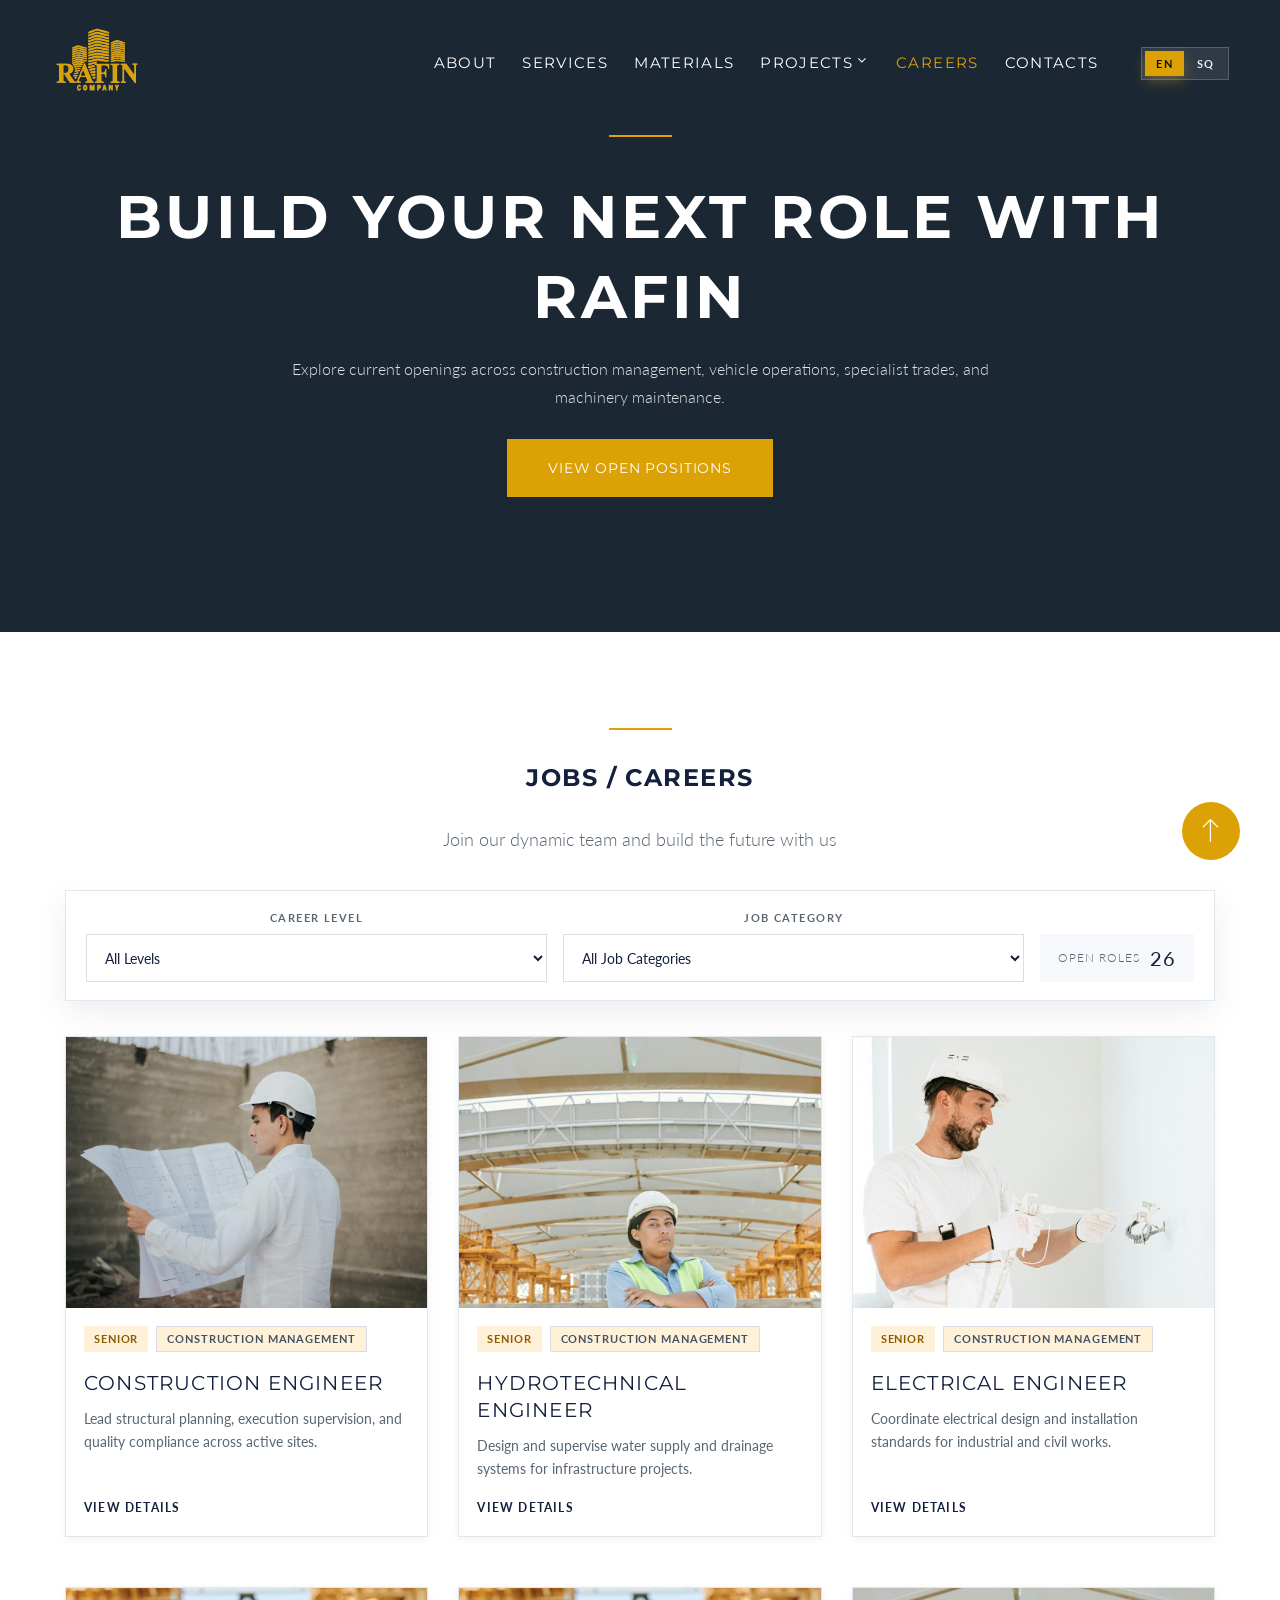
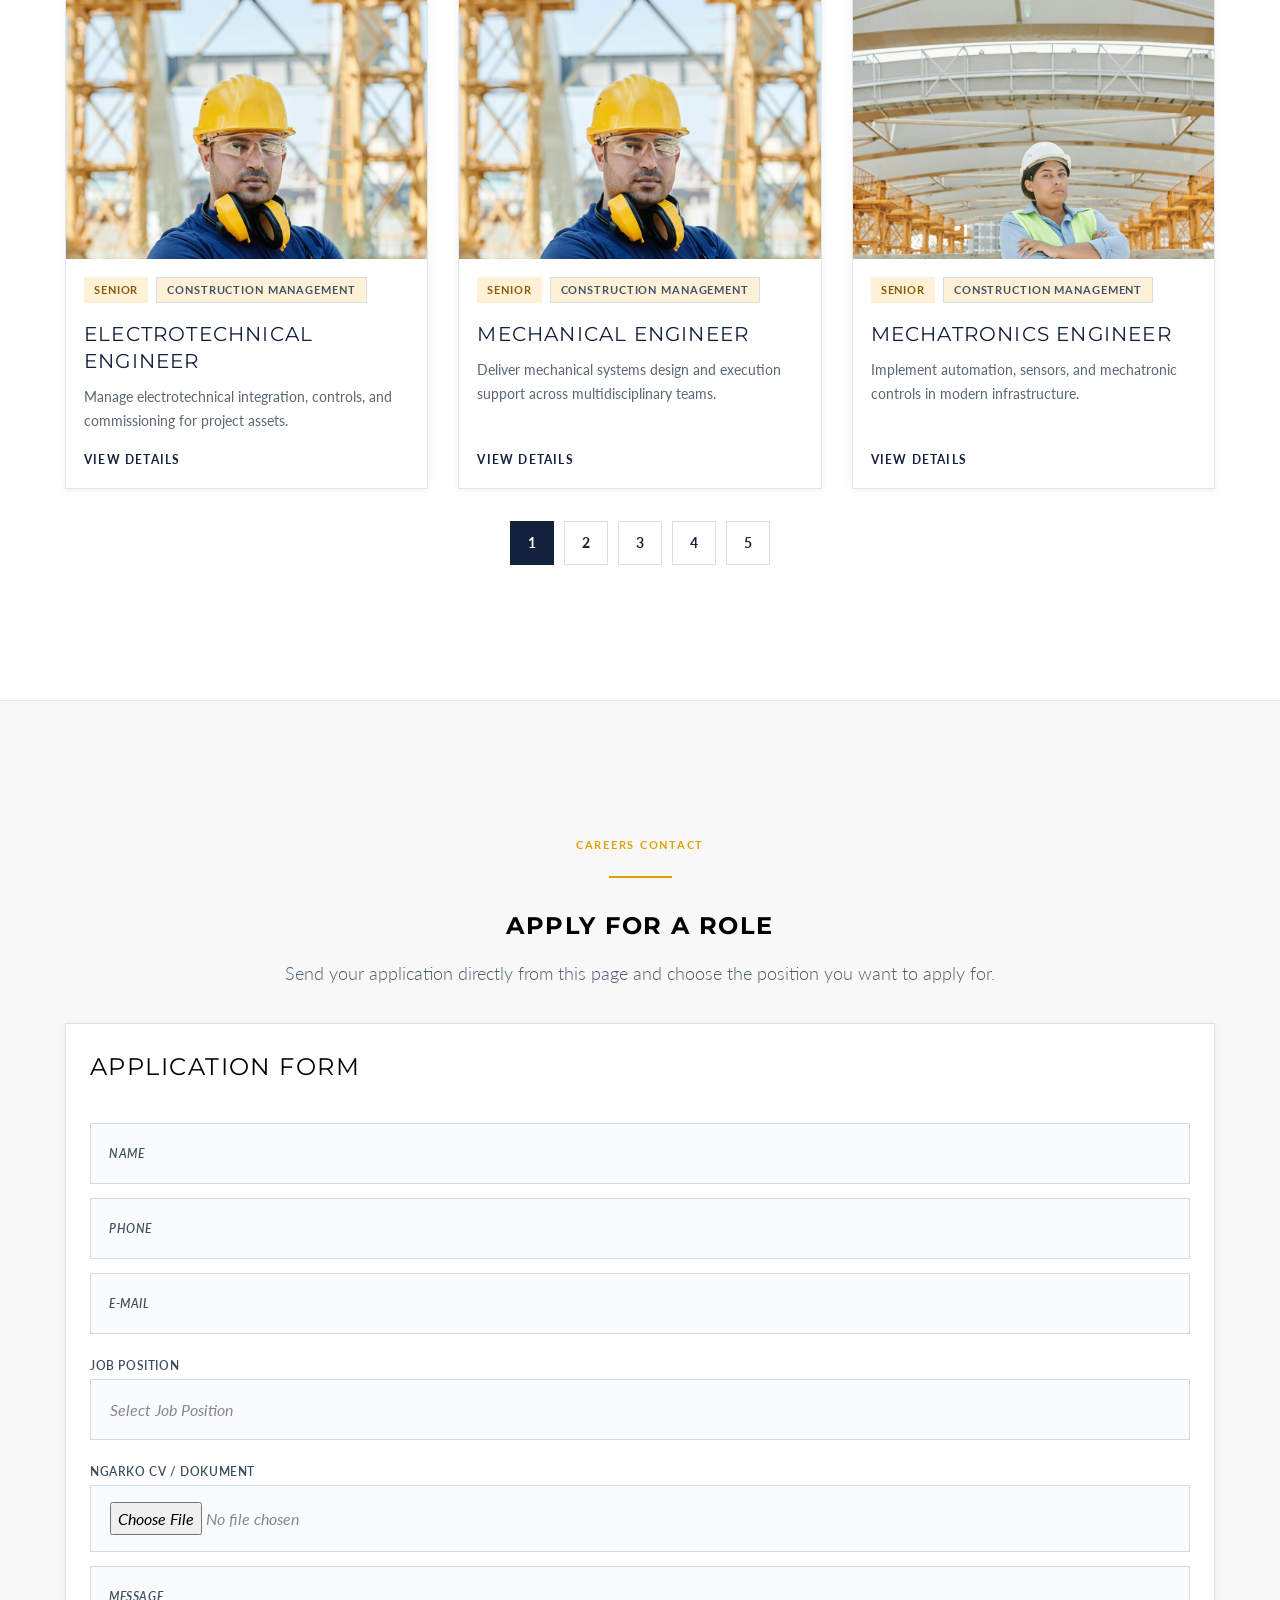
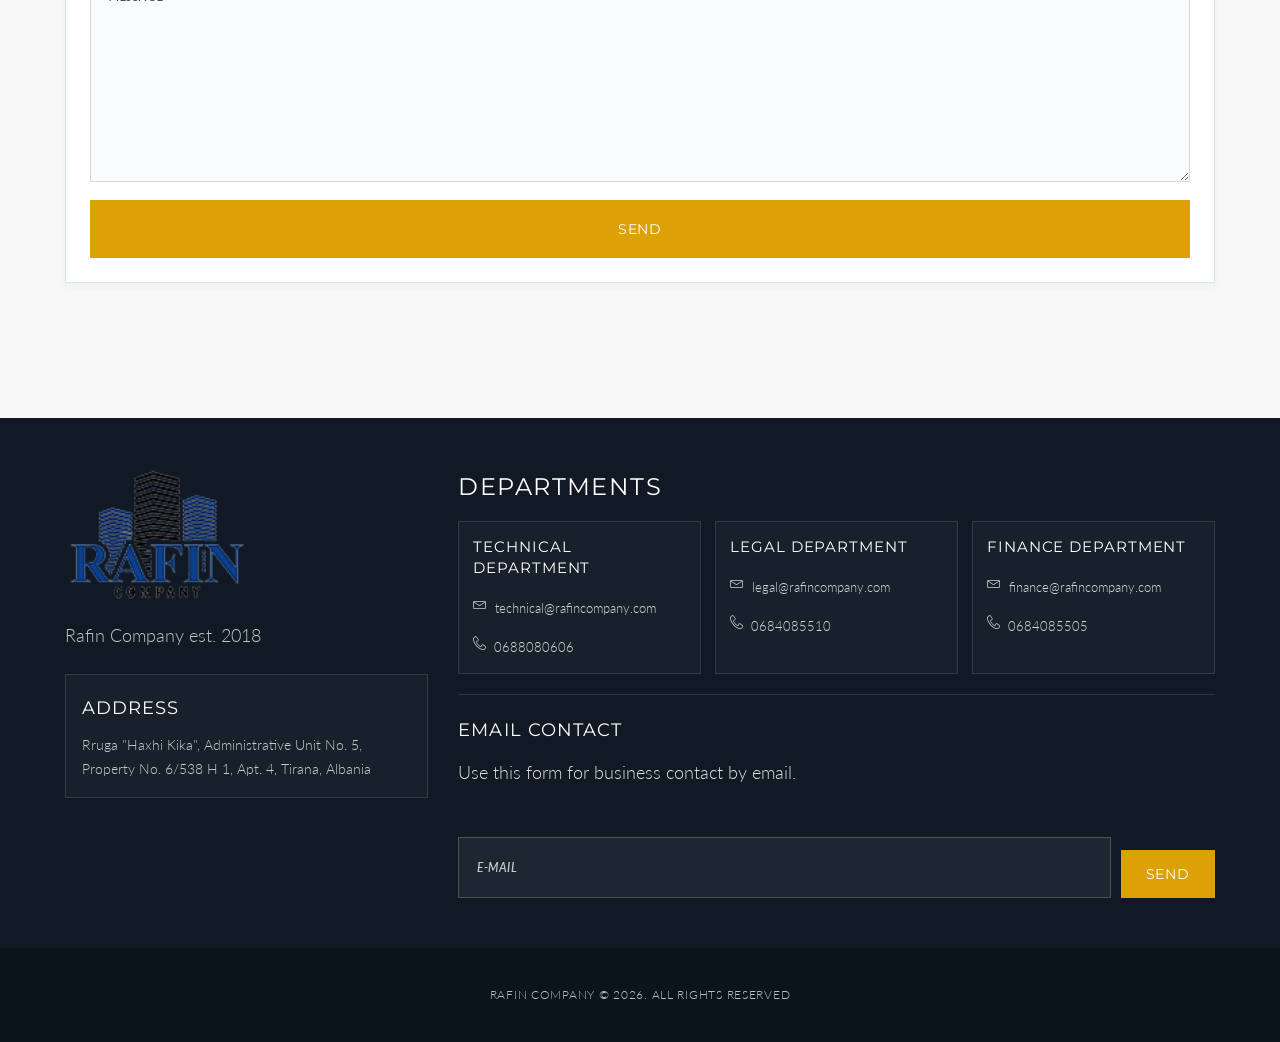
==== commit 60bec8b7: "Revert "Changes after hosting" This reverts commit e77da63c772205121a7b2cdacf2e66ca28826907." ====
--- a/career.html
+++ b/career.html
@@ -45,24 +45,18 @@
             <div class="rd-navbar-panel rd-navbar-search-lg_collapsable">
               <button class="rd-navbar-toggle" data-rd-navbar-toggle=".rd-navbar-nav-wrap"><span></span></button>
               <div class="rd-navbar-brand"><a class="brand-name" href="index.html"><img
-                    class="brand-logo brand-logo--default" src="rafin-logo-white-transparent.png" alt="Rafin Company" width="120" height="120" decoding="async" /><img
-                    class="brand-logo brand-logo--blue" src="rafin-logo-white-transparent.png" alt="" width="120" height="120" decoding="async" aria-hidden="true" /></a></div>
+                    class="brand-logo brand-logo--default" src="rafin_transparent_logos_png/rafin-logo-gold-transparent.png" alt="Rafin Company" width="120" height="120" decoding="async" /><img
+                    class="brand-logo brand-logo--blue" src="rafin_transparent_logos_png/rafin-logo-gold-transparent.png" alt="" width="120" height="120" decoding="async" aria-hidden="true" /></a></div>
             </div>
             <div class="rd-navbar-nav-wrap rd-navbar-search_not-collapsable">
               <div class="rd-navbar-search_collapsable">
                 <ul class="rd-navbar-nav">
                   <li><a href="index.html#about" data-i18n="About">About</a></li>
-                  <li class="rd-navbar--has-dropdown"><a href="services.html" data-i18n="Services">Services</a>
-                    <ul class="rd-navbar-dropdown">
-                      <li><a href="index.html#services" data-i18n="Homepage Services">Homepage Services</a></li>
-                      <li><a href="services.html" data-i18n="Services Overview">Services Overview</a></li>
-                    </ul>
-                  </li>
+                  <li><a href="index.html#services" data-i18n="Services">Services</a></li>
                   <li><a href="index.html#materials" data-i18n="materials">Materials</a></li>
                   <li><a href="projects.html" id="nav-projects-link" data-i18n="projects">Projects</a>
                     <ul class="rd-navbar-dropdown" id="nav-projects-dropdown"></ul>
                   </li>
-                  <li><a href="siguria.html" data-i18n="Safety">Siguria</a></li>
                   <li class="active"><a href="career.html" data-i18n="Careers">Careers</a></li>
                   <li><a href="index.html#contacts" data-i18n="Contacts">Contacts</a></li>
                 </ul>
@@ -94,7 +88,7 @@
         <h4 class="heading-decorated" data-i18n="Jobs / Careers">Jobs / Careers</h4>
         <p class="careers-page-section__lead" data-i18n="Join our dynamic team">Join our dynamic team and build the future with us</p>
         <div id="jobs-filters-container"></div>
-        <div class="row row-30 text-left" id="jobs-container">
+        <div class="row row-50 text-left" id="jobs-container">
           <!-- Dynamic jobs injected by js/jobs-section.js -->
         </div>
         <div id="jobs-pagination"></div>
--- a/css/redesign.css
+++ b/css/redesign.css
@@ -7,21 +7,21 @@
 */
 
 :root {
-  --rafin-ink: #111D4A;
+  --rafin-ink: #1b2733;
   --rafin-muted: #5a6773;
-  --rafin-dark: #111D4A;
-  --rafin-dark-soft: #1A275F;
+  --rafin-dark: #111a24;
+  --rafin-dark-soft: #182433;
   --rafin-surface-white: #ffffff;
   --rafin-surface-warm: #f7f5ef;
   --rafin-surface-cool: #eef2f5;
   --rafin-surface-concrete: #e5e5e5;
-  --rafin-surface-ink: #111D4A;
-  --rafin-surface-charcoal: #0E173B;
+  --rafin-surface-ink: #14213d;
+  --rafin-surface-charcoal: #0b0f14;
   --rafin-border: rgba(255, 255, 255, 0.14);
   --rafin-accent: #dca205;
   --rafin-focus: 0 0 0 3px rgba(220, 162, 5, 0.38);
-  --rafin-ink-wash-soft: rgba(17, 29, 74, 0.04);
-  --rafin-ink-wash-strong: rgba(17, 29, 74, 0.1);
+  --rafin-ink-wash-soft: rgba(20, 33, 61, 0.04);
+  --rafin-ink-wash-strong: rgba(20, 33, 61, 0.1);
   --projects-filter-top: 76px;
 }
 
@@ -72,7 +72,7 @@
   inset: 0;
   background:
     radial-gradient(circle at 50% 0%, rgba(220, 162, 5, 0.16), transparent 34%),
-    linear-gradient(180deg, rgba(14, 23, 59, 0.76) 0%, rgba(17, 29, 74, 0.88) 100%);
+    linear-gradient(180deg, rgba(11, 15, 20, 0.76) 0%, rgba(20, 33, 61, 0.88) 100%);
   pointer-events: none;
   z-index: 0;
 }
@@ -90,7 +90,7 @@
 #services + .section-md.bg-accent.text-center {
   position: relative;
   overflow: hidden;
-  background: linear-gradient(135deg, #111D4A 0%, #18265C 56%, #0E173B 100%);
+  background: linear-gradient(135deg, #14213d 0%, #101825 56%, #0b0f14 100%);
   color: rgba(255, 255, 255, 0.88);
 }
 
@@ -128,7 +128,7 @@
 #projects + .section-lg.home-section-tint.home-section-tint--topo.text-center {
   background-color: var(--rafin-surface-cool);
   background-image:
-    radial-gradient(circle at 84% 18%, rgba(17, 29, 74, 0.07), transparent 22%),
+    radial-gradient(circle at 84% 18%, rgba(20, 33, 61, 0.07), transparent 22%),
     linear-gradient(180deg, rgba(247, 245, 239, 0.94) 0%, rgba(229, 229, 229, 0.68) 100%);
 }
 
@@ -137,7 +137,7 @@
   overflow: hidden;
   background:
     radial-gradient(circle at 16% 24%, rgba(220, 162, 5, 0.08), transparent 22%),
-    radial-gradient(circle at 84% 30%, rgba(17, 29, 74, 0.05), transparent 24%),
+    radial-gradient(circle at 84% 30%, rgba(20, 33, 61, 0.05), transparent 24%),
     linear-gradient(180deg, #f2efe7 0%, #ebe8df 48%, #e7ecef 100%);
 }
 
@@ -146,7 +146,7 @@
   position: absolute;
   inset: 0;
   background:
-    linear-gradient(180deg, rgba(255, 255, 255, 0.34) 0%, rgba(255, 255, 255, 0.08) 38%, rgba(17, 29, 74, 0.03) 100%);
+    linear-gradient(180deg, rgba(255, 255, 255, 0.34) 0%, rgba(255, 255, 255, 0.08) 38%, rgba(20, 33, 61, 0.03) 100%);
   pointer-events: none;
 }
 
@@ -156,9 +156,9 @@
 }
 
 #jobs.homepage-careers-cta .homepage-careers-cta__panel {
-  border-color: rgba(17, 29, 74, 0.1);
+  border-color: rgba(20, 33, 61, 0.1);
   background: linear-gradient(135deg, rgba(255, 255, 255, 0.96) 0%, rgba(245, 242, 234, 0.96) 100%);
-  box-shadow: 0 14px 30px rgba(17, 29, 74, 0.08);
+  box-shadow: 0 14px 30px rgba(20, 33, 61, 0.08);
 }
 
 #news.homepage-news {
@@ -172,7 +172,7 @@
 }
 
 #contacts.redesign-contacts-section {
-  border-top: 1px solid rgba(17, 29, 74, 0.08);
+  border-top: 1px solid rgba(20, 33, 61, 0.08);
   background-color: var(--rafin-surface-cool);
   background-image: linear-gradient(180deg, rgba(247, 245, 239, 0.9) 0%, rgba(229, 229, 229, 0.74) 100%);
 }
@@ -318,9 +318,9 @@
   min-width: 240px;
   margin-top: 24px;
   padding: 18px 22px;
-  border-color: rgba(17, 29, 74, 0.45);
-  background: #111D4A;
-  box-shadow: 0 14px 30px rgba(17, 29, 74, 0.24);
+  border-color: #1f2b38;
+  background: #101a24;
+  box-shadow: 0 14px 30px rgba(0, 0, 0, 0.24);
 }
 
 .page-header .rd-navbar-dropdown>li+li {
@@ -439,7 +439,7 @@
   top: 0;
   left: 0;
   width: 100%;
-  background: rgba(17, 29, 74, 0.95) !important;
+  background: rgba(17, 26, 36, 0.95) !important;
   backdrop-filter: blur(8px);
   -webkit-backdrop-filter: blur(8px);
   z-index: 1000;
@@ -548,7 +548,7 @@
   min-height: max(620px, 88vh);
   display: flex;
   align-items: flex-end;
-  background-color: #111D4A;
+  background-color: #111a24;
   overflow: hidden;
 }
 
@@ -710,7 +710,7 @@
 }
 
 .project-hero {
-  background-color: #111D4A;
+  background-color: #101a24;
   min-height: clamp(460px, 74vh, 760px);
   display: flex;
   align-items: flex-end;
@@ -721,15 +721,15 @@
 }
 
 .project-hero.project-hero--has-image {
-  background-color: #111D4A;
+  background-color: #0f1721;
 }
 
 .project-hero.project-hero--has-video {
-  background-color: #111D4A;
+  background-color: #0f1721;
 }
 
 .project-hero.project-hero--has-color {
-  background-color: #111D4A;
+  background-color: #14213d;
 }
 
 .project-hero__media {
@@ -778,7 +778,7 @@
   right: 0;
   bottom: 0;
   z-index: 1;
-  background: linear-gradient(180deg, rgba(14, 23, 59, 0.18) 0%, rgba(17, 29, 74, 0.56) 56%, rgba(17, 29, 74, 0.82) 100%);
+  background: linear-gradient(180deg, rgba(6, 13, 22, 0.18) 0%, rgba(20, 33, 61, 0.56) 56%, rgba(20, 33, 61, 0.82) 100%);
 }
 
 .project-hero .container {
@@ -1001,7 +1001,7 @@
     gap: 8px;
   }
 
-  #jobs-container .col-md-3 {
+  #jobs-container .col-md-6 {
     padding-left: 10px;
     padding-right: 10px;
   }
@@ -1123,10 +1123,10 @@
   justify-content: space-between;
   gap: 28px;
   padding: 34px 38px;
-  border: 1px solid rgba(17, 29, 74, 0.08);
+  border: 1px solid rgba(20, 33, 61, 0.08);
   border-radius: 0;
   background: #fff;
-  box-shadow: 0 18px 40px rgba(17, 29, 74, 0.09);
+  box-shadow: 0 18px 40px rgba(20, 33, 61, 0.09);
   text-align: left;
 }
 
@@ -1136,7 +1136,7 @@
 
 .homepage-careers-cta__copy .heading-decorated,
 .homepage-careers-cta__copy .heading-decorated::before {
-  color: #111D4A;
+  color: #14213d;
 }
 
 .homepage-careers-cta__copy p {
@@ -1179,10 +1179,10 @@
 
 .homepage-news__shell {
   padding: 34px;
-  border: 1px solid rgba(17, 29, 74, 0.08);
+  border: 1px solid rgba(20, 33, 61, 0.08);
   background:
     linear-gradient(135deg, rgba(255, 255, 255, 0.97) 0%, rgba(245, 248, 252, 0.96) 100%);
-  box-shadow: 0 24px 60px rgba(17, 29, 74, 0.1);
+  box-shadow: 0 24px 60px rgba(20, 33, 61, 0.1);
 }
 
 .homepage-news__header {
@@ -1195,7 +1195,7 @@
 
 .homepage-news__heading .heading-decorated,
 .homepage-news__heading .heading-decorated::before {
-  color: #111D4A;
+  color: #14213d;
 }
 
 .homepage-news__heading .heading-decorated {
@@ -1208,10 +1208,10 @@
   justify-content: center;
   min-height: 44px;
   padding: 0 20px;
-  border: 1px solid rgba(17, 29, 74, 0.12);
+  border: 1px solid rgba(20, 33, 61, 0.12);
   border-radius: 999px;
   background: rgba(255, 255, 255, 0.7);
-  color: #111D4A;
+  color: #14213d;
   font-size: 11px;
   font-weight: 700;
   letter-spacing: 0.16em;
@@ -1237,9 +1237,9 @@
   display: flex;
   flex-direction: column;
   min-height: 100%;
-  border: 1px solid rgba(17, 29, 74, 0.08);
+  border: 1px solid rgba(20, 33, 61, 0.08);
   background: rgba(255, 255, 255, 0.82);
-  box-shadow: 0 18px 40px rgba(17, 29, 74, 0.08);
+  box-shadow: 0 18px 40px rgba(20, 33, 61, 0.08);
   overflow: hidden;
 }
 
@@ -1247,7 +1247,7 @@
   display: block;
   margin: 0;
   overflow: hidden;
-  background: #111D4A;
+  background: #101a24;
 }
 
 .homepage-news-card__media img {
@@ -1275,7 +1275,7 @@
   content: "";
   width: 44px;
   height: 1px;
-  background: rgba(17, 29, 74, 0.16);
+  background: rgba(20, 33, 61, 0.16);
 }
 
 .homepage-news-card__meta time {
@@ -1288,7 +1288,7 @@
 
 .homepage-news-card__title {
   margin: 0;
-  color: #111D4A;
+  color: #14213d;
   font-size: 24px;
   line-height: 1.2;
 }
@@ -1369,7 +1369,7 @@
 
 .homepage-news-card:hover,
 .homepage-news-card:focus-within {
-  box-shadow: 0 24px 52px rgba(17, 29, 74, 0.14);
+  box-shadow: 0 24px 52px rgba(20, 33, 61, 0.14);
 }
 
 .homepage-news-card:hover .homepage-news-card__media img,
@@ -1432,431 +1432,6 @@
 
   .homepage-news-card--compact .homepage-news-card__media {
     min-height: 200px;
-  }
-}
-
-#news.news-carousel-section {
-  position: relative;
-  overflow: hidden;
-  padding-top: 56px;
-  padding-bottom: 62px;
-  background:
-    linear-gradient(180deg, #111D4A 0%, #17245A 58%, #0E173B 100%);
-}
-
-#news.news-carousel-section::before {
-  content: "";
-  position: absolute;
-  inset: 0;
-  background:
-    radial-gradient(circle at 12% 18%, rgba(220, 162, 5, 0.18), transparent 26%),
-    radial-gradient(circle at 86% 14%, rgba(255, 255, 255, 0.08), transparent 18%),
-    linear-gradient(180deg, rgba(255, 255, 255, 0.04) 0%, rgba(255, 255, 255, 0) 42%);
-  pointer-events: none;
-}
-
-.news-carousel-section .container {
-  position: relative;
-  z-index: 1;
-}
-
-.news-carousel-section__header {
-  display: flex;
-  align-items: flex-end;
-  justify-content: space-between;
-  gap: 28px;
-  margin-bottom: 16px;
-}
-
-.news-carousel-section__copy {
-  max-width: 720px;
-}
-
-.news-carousel-section__eyebrow {
-  margin-bottom: 10px;
-  color: rgba(255, 255, 255, 0.68);
-  font-size: 11px;
-  font-weight: 700;
-  letter-spacing: 0.24em;
-  text-transform: uppercase;
-}
-
-.news-carousel-section__title,
-.news-carousel-section__title.heading-decorated,
-.news-carousel-section__title.heading-decorated::before {
-  color: #fff;
-}
-
-.news-carousel-section__title {
-  margin-bottom: 0;
-  font-size: 25px;
-  letter-spacing: 0.02em;
-  text-transform: none;
-}
-
-.news-carousel-section__subtitle {
-  max-width: 620px;
-  margin-top: 10px;
-  color: rgba(255, 255, 255, 0.76);
-  font-size: 14px;
-  line-height: 1.55;
-}
-
-.news-carousel-section__actions {
-  display: flex;
-  align-items: center;
-  gap: 14px;
-  flex-wrap: wrap;
-  justify-content: flex-end;
-}
-
-.news-carousel-section__cta {
-  min-width: 190px;
-  border-color: var(--rafin-accent);
-  border-radius: 2px;
-  background: var(--rafin-accent);
-  color: #111;
-  box-shadow: 0 14px 30px rgba(220, 162, 5, 0.22);
-}
-
-.news-carousel-section__cta:hover,
-.news-carousel-section__cta:focus-visible {
-  background: transparent;
-  border-color: rgba(255, 255, 255, 0.3);
-  color: #fff;
-  box-shadow: none;
-}
-
-.news-carousel {
-  --news-gap: 24px;
-  --news-visible: 1;
-}
-
-.news-carousel__viewport {
-  overflow: hidden;
-  touch-action: pan-y;
-  cursor: grab;
-  padding: 4px 0 10px;
-}
-
-.news-carousel--is-dragging .news-carousel__viewport {
-  cursor: grabbing;
-}
-
-.news-carousel__track {
-  display: flex;
-  gap: var(--news-gap);
-  will-change: transform;
-  transition: transform 0.65s cubic-bezier(0.22, 1, 0.36, 1);
-}
-
-.news-carousel--is-dragging .news-carousel__track,
-.news-carousel--is-dragging .news-card {
-  user-select: none;
-}
-
-.news-card {
-  display: flex;
-  flex: 0 0 calc((100% - (var(--news-visible) - 1) * var(--news-gap)) / var(--news-visible));
-  min-width: 0;
-  flex-direction: column;
-  border: 1px solid rgba(17, 29, 74, 0.14);
-  background: linear-gradient(180deg, rgba(255, 255, 255, 0.98) 0%, rgba(244, 247, 250, 0.98) 100%);
-  box-shadow: 0 22px 40px rgba(6, 14, 43, 0.22);
-  transition: transform 0.35s ease, border-color 0.35s ease, box-shadow 0.35s ease;
-  -webkit-user-select: none;
-  user-select: none;
-  -webkit-touch-callout: none;
-}
-
-.news-card * {
-  -webkit-user-select: none;
-  user-select: none;
-}
-
-.news-card__image {
-  position: relative;
-  display: block;
-  overflow: hidden;
-  aspect-ratio: 16 / 10;
-  background: #0E173B;
-}
-
-.news-card__image::after {
-  content: "";
-  position: absolute;
-  inset: 0;
-  background: linear-gradient(180deg, rgba(17, 29, 74, 0.08) 0%, rgba(17, 29, 74, 0.26) 100%);
-  pointer-events: none;
-}
-
-.news-card__image img {
-  width: 100%;
-  height: 100%;
-  object-fit: cover;
-  transition: transform 0.7s ease;
-  pointer-events: none;
-  -webkit-user-drag: none;
-}
-
-.news-card__category-badge {
-  position: absolute;
-  left: 16px;
-  bottom: 16px;
-  z-index: 1;
-  display: inline-flex;
-  align-items: center;
-  min-height: 30px;
-  padding: 0 10px;
-  border-left: 3px solid var(--rafin-accent);
-  background: rgba(14, 23, 59, 0.78);
-  color: #fff;
-  font-size: 10px;
-  font-weight: 700;
-  letter-spacing: 0.16em;
-  text-transform: uppercase;
-}
-
-.news-card__body {
-  display: flex;
-  flex: 1 1 auto;
-  flex-direction: column;
-  padding: 18px 18px 20px;
-}
-
-.news-card__meta {
-  display: flex;
-  align-items: center;
-  justify-content: space-between;
-  gap: 12px;
-  margin-bottom: 12px;
-  padding-bottom: 10px;
-  border-bottom: 1px solid rgba(17, 29, 74, 0.08);
-}
-
-.news-card__category,
-.news-card__meta time {
-  font-size: 11px;
-  font-weight: 700;
-  letter-spacing: 0.14em;
-  text-transform: uppercase;
-}
-
-.news-card__category {
-  color: #415066;
-}
-
-.news-card__meta time {
-  color: var(--rafin-accent);
-}
-
-.news-card__title {
-  min-height: 2.7em;
-  margin: 0 0 10px;
-  color: #111D4A;
-  font-size: 20px;
-  line-height: 1.26;
-  text-transform: none;
-  letter-spacing: 0.01em;
-}
-
-.news-card__description {
-  display: -webkit-box;
-  margin-bottom: 14px;
-  overflow: hidden;
-  color: #5c6a78;
-  line-height: 1.65;
-  -webkit-line-clamp: 2;
-  -webkit-box-orient: vertical;
-}
-
-.news-card__link {
-  display: inline-flex;
-  align-items: center;
-  gap: 10px;
-  margin-top: auto;
-  color: #111D4A;
-  font-size: 12px;
-  font-weight: 700;
-  letter-spacing: 0.16em;
-  text-transform: uppercase;
-}
-
-.news-card__link::after {
-  content: "\2192";
-  color: var(--rafin-accent);
-  font-size: 15px;
-  transition: transform 0.25s ease;
-}
-
-.news-card:hover,
-.news-card:focus-within {
-  transform: translateY(-6px);
-  border-color: rgba(220, 162, 5, 0.9);
-  box-shadow: 0 28px 54px rgba(5, 12, 38, 0.28);
-}
-
-.news-card:hover .news-card__image img,
-.news-card:focus-within .news-card__image img {
-  transform: scale(1.06);
-}
-
-.news-card:hover .news-card__title,
-.news-card:focus-within .news-card__title,
-.news-card:hover .news-card__link,
-.news-card:focus-within .news-card__link {
-  color: #a87900;
-}
-
-.news-card:hover .news-card__link::after,
-.news-card:focus-within .news-card__link::after {
-  transform: translateX(4px);
-}
-
-.news-carousel__controls {
-  display: inline-flex;
-  align-items: center;
-  gap: 10px;
-}
-
-.news-carousel__button {
-  display: inline-flex;
-  align-items: center;
-  justify-content: center;
-  width: 52px;
-  height: 52px;
-  border: 1px solid rgba(255, 255, 255, 0.2);
-  border-radius: 2px;
-  background: rgba(255, 255, 255, 0.06);
-  color: #fff;
-  font-size: 18px;
-  cursor: pointer;
-  transition: background-color 0.25s ease, border-color 0.25s ease, color 0.25s ease, transform 0.25s ease;
-}
-
-.news-carousel__button:hover,
-.news-carousel__button:focus-visible {
-  border-color: var(--rafin-accent);
-  background: var(--rafin-accent);
-  color: #111;
-  transform: translateY(-1px);
-}
-
-.news-carousel__footer {
-  display: flex;
-  align-items: center;
-  gap: 18px;
-  margin-top: 12px;
-}
-
-.news-carousel__progress {
-  position: relative;
-  flex: 1 1 auto;
-  height: 4px;
-  overflow: hidden;
-  background: rgba(255, 255, 255, 0.12);
-}
-
-.news-carousel__progress-bar {
-  display: block;
-  width: 0;
-  height: 100%;
-  background: linear-gradient(90deg, #f0be45 0%, #dca205 100%);
-  transition: width 0.45s ease;
-}
-
-.news-carousel__status {
-  flex: 0 0 auto;
-  min-width: 92px;
-  color: rgba(255, 255, 255, 0.72);
-  font-size: 11px;
-  font-weight: 700;
-  letter-spacing: 0.18em;
-  text-align: right;
-  text-transform: uppercase;
-}
-
-@media (min-width: 768px) {
-  .news-carousel {
-    --news-visible: 2;
-  }
-}
-
-@media (min-width: 1200px) {
-  .news-carousel {
-    --news-visible: 3;
-  }
-}
-
-@media (max-width: 991px) {
-  .news-carousel-section__header {
-    align-items: flex-start;
-    flex-direction: column;
-  }
-
-  .news-carousel-section__actions {
-    width: 100%;
-    justify-content: space-between;
-  }
-}
-
-@media (max-width: 767px) {
-  #news.news-carousel-section {
-    padding-top: 44px;
-    padding-bottom: 48px;
-  }
-
-  .news-carousel {
-    --news-gap: 18px;
-  }
-
-  .news-carousel-section__header {
-    margin-bottom: 16px;
-  }
-
-  .news-carousel-section__subtitle {
-    margin-top: 10px;
-    font-size: 14px;
-    line-height: 1.6;
-  }
-
-  .news-carousel-section__actions {
-    align-items: stretch;
-    gap: 12px;
-  }
-
-  .news-carousel-section__cta {
-    width: 100%;
-    min-width: 0;
-  }
-
-  .news-carousel__controls {
-    width: 100%;
-    justify-content: flex-start;
-  }
-
-  .news-carousel__button {
-    width: 48px;
-    height: 48px;
-  }
-
-  .news-card__body {
-    padding: 16px 16px 18px;
-  }
-
-  .news-card__title {
-    font-size: 18px;
-  }
-
-  .news-carousel__footer {
-    align-items: flex-start;
-    flex-direction: column;
-    gap: 10px;
-  }
-
-  .news-carousel__status {
-    min-width: 0;
-    text-align: left;
   }
 }
 
@@ -1894,7 +1469,7 @@
 }
 
 .careers-listing-section {
-  background: linear-gradient(165deg, #111D4A 0%, #1A275F 52%, #24326A 100%);
+  background: linear-gradient(165deg, #111a24 0%, #182433 52%, #1f2f42 100%);
 }
 
 .careers-listing-section .heading-decorated,
@@ -1952,17 +1527,17 @@
 .jobs-filter-control:active {
   background: #fff;
   border-color: #fff;
-  color: #111D4A;
+  color: #111a24;
 }
 
 .jobs-filter-control option {
   background: #fff;
-  color: #111D4A;
+  color: #111a24;
 }
 
 .jobs-filter-control optgroup {
   background: #fff;
-  color: #111D4A;
+  color: #111a24;
 }
 
 .jobs-role-count {
@@ -2035,7 +1610,7 @@
   display: block;
   width: 100%;
   height: 100%;
-  object-fit: var(--jobs-card-image-fit, cover);
+  object-fit: cover;
   object-position: var(--jobs-card-image-position, center);
   transform: scale(var(--jobs-card-image-scale, 1));
   transform-origin: center;
@@ -2155,7 +1730,7 @@
 
 .careers-page-section .heading-decorated,
 .careers-page-section .heading-decorated::before {
-  color: #111D4A;
+  color: #14213d;
 }
 
 .careers-page-section__lead {
@@ -2166,7 +1741,7 @@
 .careers-page .jobs-filters-panel {
   border-color: #e1e7ef;
   background: #fff;
-  box-shadow: 0 12px 28px rgba(17, 29, 74, 0.08);
+  box-shadow: 0 12px 28px rgba(20, 33, 61, 0.08);
   backdrop-filter: none;
   -webkit-backdrop-filter: none;
 }
@@ -2178,13 +1753,13 @@
 .careers-page .jobs-filter-control {
   border-color: #d7dfe8;
   background: #fff;
-  color: #111D4A;
+  color: #14213d;
 }
 
 .careers-page .jobs-filter-control:focus,
 .careers-page .jobs-filter-control:active {
-  border-color: #111D4A;
-  color: #111D4A;
+  border-color: #14213d;
+  color: #14213d;
 }
 
 .careers-page .jobs-role-count {
@@ -2193,17 +1768,13 @@
 }
 
 .careers-page .jobs-role-count strong {
-  color: #111D4A;
+  color: #14213d;
 }
 
 .careers-page .jobs-card {
   border-color: #e1e7ef;
   background: #fff;
-  box-shadow: 0 12px 30px rgba(17, 29, 74, 0.08);
-  width: 100%;
-  max-width: 100%;
-  margin-left: 0;
-  margin-right: 0;
+  box-shadow: 0 12px 30px rgba(20, 33, 61, 0.08);
 }
 
 .careers-page .jobs-chip {
@@ -2217,71 +1788,21 @@
 }
 
 .careers-page .jobs-card h6 {
-  color: #111D4A;
-  font-size: 14px;
-  line-height: 1.3;
-  margin-bottom: 8px;
+  color: #14213d;
 }
 
 .careers-page .jobs-card p {
   color: #5a6773;
-  font-size: 10px;
-  line-height: 1.45;
-  margin-bottom: 12px;
 }
 
 .careers-page .jobs-apply-link {
-  color: #111D4A;
+  color: #14213d;
 }
 
 .careers-page .jobs-card:hover,
 .careers-page .jobs-card:focus-within {
-  border-color: rgba(17, 29, 74, 0.22);
-  box-shadow: 0 18px 34px rgba(17, 29, 74, 0.14);
-}
-
-.careers-page .jobs-card__media {
-  aspect-ratio: 4 / 3.05;
-  background: linear-gradient(135deg, rgba(17, 29, 74, 0.08), rgba(17, 29, 74, 0.03));
-}
-
-.careers-page .jobs-card__media img {
-  width: 88%;
-  height: 88%;
-  padding-top: 10%;
-  margin: auto;
-}
-
-.careers-page .jobs-card__content {
-  padding: 12px;
-}
-
-.careers-page .jobs-card__meta {
-  gap: 6px;
-  margin-bottom: 8px;
-}
-
-.careers-page .jobs-chip {
-  min-height: 22px;
-  padding: 0 8px;
-  font-size: 9px;
-}
-
-.careers-page .jobs-apply-link {
-  font-size: 10px;
-  letter-spacing: 0.08em;
-}
-
-@media (max-width: 1199px) {
-  .careers-page .jobs-card {
-    max-width: 100%;
-  }
-}
-
-@media (max-width: 767px) {
-  .careers-page .jobs-card {
-    max-width: 100%;
-  }
+  border-color: rgba(20, 33, 61, 0.22);
+  box-shadow: 0 18px 34px rgba(20, 33, 61, 0.14);
 }
 
 .careers-page .jobs-empty-state {
@@ -2289,7 +1810,7 @@
 }
 
 .careers-page .jobs-empty-state h6 {
-  color: #111D4A;
+  color: #14213d;
 }
 
 .careers-page .jobs-empty-state p {
@@ -2310,7 +1831,7 @@
   border: 1px solid #d7dfe8;
   border-radius: 10px;
   background: #fff;
-  color: #111D4A;
+  color: #14213d;
   font-size: 14px;
   font-weight: 700;
   box-shadow: none !important;
@@ -2319,8 +1840,8 @@
 .jobs-pagination__button:hover,
 .jobs-pagination__button:focus-visible,
 .jobs-pagination__button.is-active {
-  border-color: #111D4A !important;
-  background: #111D4A !important;
+  border-color: #14213d !important;
+  background: #14213d !important;
   color: #fff !important;
 }
 
@@ -2390,8 +1911,8 @@
 .jobs-modal__dialog {
   --jobs-modal-dialog-width: min(1440px, 96vw);
   --jobs-modal-dialog-height: min(64vh, 560px);
-  --jobs-modal-media-width: 480px;
-  --jobs-modal-content-width: 620px;
+  --jobs-modal-media-width: 760px;
+  --jobs-modal-content-width: 460px;
   position: relative;
   display: flex;
   width: min(var(--jobs-modal-dialog-width), 96vw);
@@ -2399,7 +1920,7 @@
   max-height: calc(100vh - 48px);
   overflow: hidden;
   background: #fff;
-  color: #111D4A;
+  color: #14213d;
   box-shadow: 0 30px 60px rgba(8, 16, 31, 0.28);
   transform: translateY(24px) scale(0.98);
   opacity: 0;
@@ -2415,7 +1936,7 @@
   display: grid;
   align-items: stretch;
   flex: 1 1 auto;
-  grid-template-columns: minmax(0, var(--jobs-modal-media-width)) minmax(420px, var(--jobs-modal-content-width));
+  grid-template-columns: minmax(0, var(--jobs-modal-media-width)) minmax(360px, var(--jobs-modal-content-width));
   height: 100%;
   min-height: 100%;
 }
@@ -2442,8 +1963,8 @@
   height: 100%;
   min-height: 100%;
   object-fit: contain;
-  object-position: var(--jobs-modal-image-position, center 68%);
-  transform: scale(var(--jobs-modal-image-scale, 0.86));
+  object-position: var(--jobs-modal-image-position, center);
+  transform: scale(var(--jobs-modal-image-scale, 1));
   transform-origin: center;
 }
 
@@ -2472,9 +1993,9 @@
   width: 44px;
   height: 44px;
   padding: 0;
-  border: 1px solid rgba(17, 29, 74, 0.14);
+  border: 1px solid rgba(20, 33, 61, 0.14);
   background: rgba(255, 255, 255, 0.94);
-  color: #111D4A;
+  color: #14213d;
   font-size: 28px;
   line-height: 1;
   cursor: pointer;
@@ -2484,12 +2005,12 @@
 .jobs-modal__close:focus-visible {
   background: #fca311;
   border-color: #fca311;
-  color: #111D4A;
+  color: #14213d;
 }
 
 .jobs-modal__header h5 {
   margin: 0;
-  color: #111D4A;
+  color: #14213d;
   font-size: 34px;
   line-height: 1.12;
 }
@@ -2512,7 +2033,7 @@
   flex-direction: column;
   gap: 8px;
   padding: 16px 18px;
-  border: 1px solid rgba(17, 29, 74, 0.12);
+  border: 1px solid rgba(20, 33, 61, 0.12);
   background: #f7f8fb;
 }
 
@@ -2529,14 +2050,14 @@
 }
 
 .jobs-modal__fact strong {
-  color: #111D4A;
+  color: #14213d;
   font-size: 16px;
   line-height: 1.5;
 }
 
 .jobs-modal__section h6 {
   margin: 0 0 10px;
-  color: #111D4A;
+  color: #14213d;
   font-size: 15px;
   font-weight: 700;
   letter-spacing: 0.08em;
@@ -2578,7 +2099,7 @@
   padding: 16px 28px;
   border: 1px solid #fca311;
   background: #fca311;
-  color: #111D4A;
+  color: #14213d;
   font-size: 12px;
   font-weight: 700;
   letter-spacing: 0.14em;
@@ -2587,8 +2108,8 @@
 
 .jobs-modal__apply:hover,
 .jobs-modal__apply:focus-visible {
-  background: #111D4A;
-  border-color: #111D4A;
+  background: #14213d;
+  border-color: #14213d;
   color: #fff;
 }
 
@@ -2752,7 +2273,7 @@
 }
 
 .redesign-footer-main {
-  background: #111D4A;
+  background: #101924;
   color: rgba(255, 255, 255, 0.86);
 }
 
@@ -2913,7 +2434,7 @@
 }
 
 .redesign-footer-bottom {
-  background: #111D4A;
+  background: #0b141d;
 }
 
 .redesign-footer-bottom .footer-corporate__inner {
@@ -3268,8 +2789,8 @@
 .projects-page .projects-filter-btn:focus-visible {
   transform: translateY(-2px);
   box-shadow: 0 4px 12px rgba(0, 0, 0, 0.15) !important;
-  border-color: #111D4A;
-  background-color: #111D4A;
+  border-color: #111a24;
+  background-color: #111a24;
   color: #fff;
 }
 
@@ -3307,7 +2828,7 @@
 
 .projects-page .project-card__media--empty {
   background:
-    linear-gradient(160deg, rgba(17, 29, 74, 0.1) 0%, rgba(17, 29, 74, 0.02) 100%),
+    linear-gradient(160deg, rgba(20, 33, 61, 0.1) 0%, rgba(20, 33, 61, 0.02) 100%),
     #f4f6f9;
 }
 
@@ -3412,7 +2933,7 @@
   border: 1px solid #d7dfe8;
   border-radius: 10px;
   background: #fff;
-  color: #111D4A;
+  color: #14213d;
   font-size: 14px;
   font-weight: 700;
   box-shadow: none !important;
@@ -3421,8 +2942,8 @@
 .projects-page .projects-pagination__button:hover,
 .projects-page .projects-pagination__button:focus-visible,
 .projects-page .projects-pagination__button.is-active {
-  border-color: #111D4A !important;
-  background: #111D4A !important;
+  border-color: #14213d !important;
+  background: #14213d !important;
   color: #fff !important;
 }
 
@@ -3834,8 +3355,8 @@
 .filter-btn:hover {
   transform: translateY(-2px);
   box-shadow: 0 4px 12px rgba(0, 0, 0, 0.15) !important;
-  background-color: #111D4A !important;
-  border-color: #111D4A !important;
+  background-color: #111a24 !important;
+  border-color: #111a24 !important;
   color: #fff !important;
 }
 
@@ -3860,12 +3381,12 @@
 .footer-inline-form .button:hover {
   background-color: #fff !important;
   border-color: #fff !important;
-  color: #111D4A !important;
+  color: #111a24 !important;
 }
 
 /* Services icons hover follows the same blue as button hover */
 .desktop #services .blurb-circle .blurb-circle__icon .icon::after {
-  background: #111D4A;
+  background: #111a24;
 }
 
 /* Smooth Image Scrolling/Scaling */
@@ -4541,7 +4062,7 @@
   justify-content: center;
   min-height: 34px;
   padding: 8px 16px;
-  border: 1px solid rgba(17, 29, 74, 0.14);
+  border: 1px solid rgba(20, 33, 61, 0.14);
   border-radius: 0;
   background: rgba(255, 255, 255, 0.82);
   color: #14213D;
@@ -4583,7 +4104,7 @@
   justify-content: center;
   min-height: 52px;
   padding: 12px 18px;
-  border: 1px solid rgba(17, 29, 74, 0.12);
+  border: 1px solid rgba(20, 33, 61, 0.12);
   border-radius: 0;
   background: rgba(255, 255, 255, 0.88);
   color: #14213D;
@@ -4591,13 +4112,13 @@
   font-weight: 700;
   line-height: 1.3;
   text-align: center;
-  box-shadow: 0 14px 28px rgba(17, 29, 74, 0.05);
+  box-shadow: 0 14px 28px rgba(20, 33, 61, 0.05);
 }
 
 #projects .home-projects-showcase__tab:hover,
 #projects .home-projects-showcase__tab:focus-visible {
-  background: rgba(17, 29, 74, 0.08) !important;
-  border-color: rgba(17, 29, 74, 0.2) !important;
+  background: rgba(20, 33, 61, 0.08) !important;
+  border-color: rgba(20, 33, 61, 0.2) !important;
   color: #14213D !important;
 }
 
@@ -4607,7 +4128,7 @@
   background: #14213D !important;
   border-color: #14213D !important;
   color: #FFFFFF !important;
-  box-shadow: 0 18px 36px rgba(17, 29, 74, 0.18);
+  box-shadow: 0 18px 36px rgba(20, 33, 61, 0.18);
 }
 
 .home-projects-showcase__tab-label {
@@ -4629,11 +4150,11 @@
   gap: 34px;
   align-items: center;
   padding: 34px;
-  border: 1px solid rgba(17, 29, 74, 0.08);
+  border: 1px solid rgba(20, 33, 61, 0.08);
   border-radius: 0;
   background:
     linear-gradient(135deg, rgba(255, 255, 255, 0.98) 0%, rgba(242, 246, 251, 0.98) 100%);
-  box-shadow: 0 28px 60px rgba(17, 29, 74, 0.1);
+  box-shadow: 0 28px 60px rgba(20, 33, 61, 0.1);
   transition: opacity 0.2s ease, transform 0.2s ease;
 }
 
@@ -4693,7 +4214,7 @@
 
 .home-projects-showcase__cta--secondary {
   background: transparent;
-  border-color: rgba(17, 29, 74, 0.16);
+  border-color: rgba(20, 33, 61, 0.16);
   color: #14213D;
 }
 
@@ -4713,10 +4234,10 @@
 
 .home-projects-showcase__cta--secondary:hover,
 .home-projects-showcase__cta--secondary:focus-visible {
-  background: rgba(17, 29, 74, 0.06);
-  border-color: rgba(17, 29, 74, 0.22);
+  background: rgba(20, 33, 61, 0.06);
+  border-color: rgba(20, 33, 61, 0.22);
   color: #14213D;
-  box-shadow: 0 16px 30px rgba(17, 29, 74, 0.08);
+  box-shadow: 0 16px 30px rgba(20, 33, 61, 0.08);
 }
 
 .home-projects-showcase__cta:hover .home-projects-showcase__cta-arrow,
@@ -5063,1290 +4584,3 @@
     height: clamp(116px, calc(2vw + 65px), 142px);
   }
 }
-
-/* Phase 13: scoped redesign + responsive pass */
-:root {
-  --rafin-ink: #111D4A;
-  --rafin-dark: #111D4A;
-  --rafin-dark-soft: #1A275F;
-  --rafin-surface-ink: #111D4A;
-  --rafin-accent: #dca205;
-  --rafin-focus: 0 0 0 3px rgba(220, 162, 5, 0.38);
-  --rafin-ink-wash-soft: rgba(17, 29, 74, 0.05);
-  --rafin-ink-wash-strong: rgba(17, 29, 74, 0.12);
-}
-
-a,
-a:active,
-a:focus {
-  color: var(--rafin-accent);
-}
-
-a:hover,
-a:focus {
-  color: var(--rafin-dark);
-}
-
-html body .button-primary {
-  color: #fff;
-  background-color: var(--rafin-accent);
-  border-color: var(--rafin-accent);
-}
-
-html body .button-primary:hover,
-html body .button-primary:focus,
-html body .button-primary:active {
-  color: #fff;
-  background-color: var(--rafin-dark);
-  border-color: var(--rafin-dark);
-}
-
-html body .button-gray-light-outline {
-  color: var(--rafin-dark);
-  border-color: rgba(17, 29, 74, 0.18);
-}
-
-html body .button-gray-light-outline:hover,
-html body .button-gray-light-outline:focus,
-html body .button-gray-light-outline:active {
-  color: #fff;
-  background-color: var(--rafin-dark);
-  border-color: var(--rafin-dark);
-}
-
-.heading-decorated::before {
-  background: var(--rafin-accent);
-}
-
-.page-header .rd-navbar-dropdown>li>a:hover,
-.page-header .rd-navbar-nav>li.active>a,
-.page-header .rd-navbar-nav>li>a:hover {
-  color: var(--rafin-accent);
-}
-
-.page-header .modern-lang-switch .lang-toggle-item.active {
-  color: #fff;
-  background: var(--rafin-accent);
-  box-shadow: 0 6px 14px rgba(220, 162, 5, 0.28);
-}
-
-.page-header .rd-navbar-static.rd-navbar--is-stuck,
-.page-header .rd-navbar-static.rd-navbar--is-clone,
-.rd-navbar-static.rd-navbar--is-stuck,
-.rd-navbar-static.rd-navbar--is-clone {
-  background: rgba(17, 29, 74, 0.94) !important;
-}
-
-#services + .section-md.bg-accent.text-center {
-  background: linear-gradient(135deg, #111D4A 0%, #18265C 55%, #0E173B 100%);
-}
-
-#projects.home-projects-section {
-  background:
-    radial-gradient(circle at top left, rgba(220, 162, 5, 0.08), transparent 30%),
-    linear-gradient(180deg, #ffffff 0%, #f3f5fa 100%);
-}
-
-.video-hero-overlay,
-.category-hero-overlay,
-.project-hero-overlay,
-.overlay {
-  display: none !important;
-  background: none !important;
-}
-
-.video-hero-section {
-  min-height: max(560px, 82vh);
-  align-items: flex-end;
-}
-
-.video-hero-content {
-  padding-top: clamp(138px, 16vh, 190px);
-  padding-bottom: clamp(56px, 9vh, 92px);
-}
-
-.video-hero-title {
-  font-size: clamp(1.9rem, 3.6vw, 3.9rem);
-  line-height: 1.05;
-  max-width: 13ch;
-  text-shadow: 0 10px 28px rgba(8, 12, 24, 0.32);
-}
-
-.video-hero-text {
-  font-size: clamp(0.98rem, 1.28vw, 1.24rem);
-  max-width: 640px;
-  text-shadow: 0 8px 20px rgba(8, 12, 24, 0.22);
-}
-
-.video-hero-button--secondary {
-  border-color: rgba(255, 255, 255, 0.46);
-  background: rgba(10, 16, 34, 0.22);
-}
-
-.video-hero-button--secondary:hover,
-.video-hero-button--secondary:focus-visible {
-  color: #fff;
-  border-color: var(--rafin-accent);
-  background: rgba(220, 162, 5, 0.18);
-}
-
-.category-hero {
-  min-height: 350px;
-  background-position: center center;
-}
-
-.category-hero .container,
-.category-page .category-hero__inner,
-.projects-page .category-hero__inner {
-  position: relative;
-  z-index: 2;
-}
-
-.category-hero__eyebrow,
-.category-page .category-hero__eyebrow,
-.projects-page .category-hero__eyebrow {
-  color: rgba(255, 255, 255, 0.92);
-  text-shadow: 0 10px 24px rgba(4, 8, 18, 0.3);
-}
-
-.projects-page .category-hero .heading-decorated,
-.category-page .category-hero .heading-decorated {
-  color: #fff;
-  font-size: clamp(2rem, 3vw, 3.3rem);
-  text-transform: none;
-  line-height: 1.06;
-  text-shadow: 0 12px 30px rgba(4, 8, 18, 0.34);
-}
-
-.careers-hero {
-  padding-top: 34px;
-}
-
-.careers-hero .heading-decorated {
-  font-size: clamp(2rem, 3vw, 3.25rem);
-  text-transform: none;
-  line-height: 1.08;
-}
-
-.careers-hero__text {
-  max-width: 720px;
-  margin-left: auto;
-  margin-right: auto;
-  font-size: clamp(0.98rem, 1.35vw, 1.16rem);
-}
-
-.services-section-intro {
-  max-width: 860px;
-  margin: 0 auto 46px;
-}
-
-.services-section-intro__eyebrow,
-.page-section-intro__eyebrow,
-.inner-page-hero__eyebrow,
-.service-detail-card__eyebrow,
-.page-cta-panel__eyebrow,
-.safety-process-panel__eyebrow {
-  display: inline-block;
-  margin: 0 0 14px;
-  color: var(--rafin-accent);
-  font-size: 11px;
-  font-weight: 700;
-  letter-spacing: 0.16em;
-  text-transform: uppercase;
-}
-
-.services-section-intro__lead,
-.page-section-intro__lead,
-.inner-page-hero__text {
-  max-width: 780px;
-  margin: 0 auto;
-  color: var(--rafin-muted);
-  font-size: 1.02rem;
-  line-height: 1.7;
-}
-
-.services-feature-grid {
-  display: grid;
-  grid-template-columns: repeat(3, minmax(0, 1fr));
-  gap: 22px;
-}
-
-.service-feature-card {
-  position: relative;
-  display: flex;
-  flex-direction: column;
-  min-height: 100%;
-  padding: 28px 26px 24px;
-  border: 1px solid rgba(17, 29, 74, 0.12);
-  background:
-    linear-gradient(180deg, rgba(255, 255, 255, 0.98) 0%, rgba(244, 246, 251, 0.98) 100%);
-  box-shadow: 0 18px 40px rgba(17, 29, 74, 0.07);
-  text-align: left;
-  color: inherit;
-  overflow: hidden;
-}
-
-.service-feature-card::before {
-  content: "";
-  position: absolute;
-  inset: 0 auto auto 0;
-  width: 72px;
-  height: 4px;
-  background: var(--rafin-accent);
-}
-
-.service-feature-card:hover,
-.service-feature-card:focus-visible {
-  color: inherit;
-  transform: translateY(-4px);
-  box-shadow: 0 24px 52px rgba(17, 29, 74, 0.12);
-}
-
-.service-feature-card__index {
-  margin-bottom: 18px;
-  color: rgba(17, 29, 74, 0.34);
-  font-family: "Montserrat", -apple-system, BlinkMacSystemFont, "Segoe UI", Roboto, "Helvetica Neue", Arial, sans-serif;
-  font-size: 0.92rem;
-  font-weight: 700;
-  letter-spacing: 0.14em;
-}
-
-.service-feature-card__icon {
-  margin-bottom: 18px;
-  color: var(--rafin-dark);
-  font-size: 32px;
-}
-
-.service-feature-card__title {
-  margin-bottom: 14px;
-  color: var(--rafin-dark);
-  font-size: 1.2rem;
-  line-height: 1.35;
-  text-transform: none;
-  letter-spacing: 0;
-}
-
-.service-feature-card__text {
-  margin-bottom: 18px;
-  color: var(--rafin-muted);
-  line-height: 1.68;
-}
-
-.service-feature-card__link {
-  margin-top: auto;
-  color: var(--rafin-accent);
-  font-size: 0.82rem;
-  font-weight: 700;
-  letter-spacing: 0.12em;
-  text-transform: uppercase;
-}
-
-.inner-page-hero {
-  position: relative;
-  overflow: hidden;
-  background:
-    linear-gradient(135deg, #111D4A 0%, #1A275F 58%, #0E173B 100%);
-  color: #fff;
-}
-
-.inner-page-hero::before {
-  content: "";
-  position: absolute;
-  inset: 0;
-  background:
-    radial-gradient(circle at 14% 18%, rgba(220, 162, 5, 0.2), transparent 26%),
-    linear-gradient(180deg, rgba(255, 255, 255, 0.03) 0%, rgba(255, 255, 255, 0) 100%);
-  pointer-events: none;
-}
-
-.inner-page-hero__content {
-  position: relative;
-  z-index: 1;
-  max-width: 860px;
-  padding-top: 128px;
-}
-
-.inner-page-hero__title {
-  color: #fff;
-  font-size: clamp(2rem, 3.2vw, 3.6rem);
-  line-height: 1.04;
-  letter-spacing: -0.02em;
-  text-transform: none;
-}
-
-.inner-page-hero__text {
-  margin-left: 0;
-  color: rgba(255, 255, 255, 0.86);
-}
-
-.page-section-intro {
-  max-width: 880px;
-  margin: 0 auto 46px;
-  text-align: center;
-}
-
-.page-section-intro .heading-decorated {
-  font-size: clamp(1.85rem, 2.7vw, 3rem);
-  line-height: 1.08;
-  text-transform: none;
-}
-
-.page-section-intro .heading-decorated::before {
-  margin-left: auto;
-  margin-right: auto;
-}
-
-.service-detail-stack {
-  display: grid;
-  gap: 24px;
-}
-
-.service-detail-card,
-.safety-principle-card,
-.safety-process-panel,
-.page-cta-panel {
-  border: 1px solid rgba(17, 29, 74, 0.11);
-  background:
-    linear-gradient(180deg, rgba(255, 255, 255, 0.99) 0%, rgba(246, 248, 252, 0.99) 100%);
-  box-shadow: 0 18px 40px rgba(17, 29, 74, 0.07);
-}
-
-.service-detail-card {
-  padding: 30px;
-}
-
-.service-detail-card__head {
-  display: grid;
-  grid-template-columns: 68px minmax(0, 1fr);
-  gap: 18px;
-  align-items: start;
-  margin-bottom: 20px;
-}
-
-.service-detail-card__index,
-.safety-principle-card__index {
-  display: inline-flex;
-  align-items: center;
-  justify-content: center;
-  width: 56px;
-  height: 56px;
-  border: 1px solid rgba(17, 29, 74, 0.12);
-  background: rgba(17, 29, 74, 0.03);
-  color: var(--rafin-dark);
-  font-family: "Montserrat", -apple-system, BlinkMacSystemFont, "Segoe UI", Roboto, "Helvetica Neue", Arial, sans-serif;
-  font-size: 0.9rem;
-  font-weight: 700;
-  letter-spacing: 0.12em;
-}
-
-.service-detail-card h3,
-.safety-principle-card h3,
-.safety-process-panel h3,
-.page-cta-panel h3 {
-  margin: 0;
-  color: var(--rafin-dark);
-  font-size: 1.32rem;
-  line-height: 1.28;
-  text-transform: none;
-  letter-spacing: 0;
-}
-
-.service-detail-card__body p,
-.safety-principle-card p,
-.safety-process-panel p,
-.page-cta-panel p {
-  color: var(--rafin-muted);
-  line-height: 1.75;
-}
-
-.service-detail-card__list {
-  margin-top: 18px;
-}
-
-.service-detail-card__list li {
-  position: relative;
-  padding-left: 20px;
-  color: var(--rafin-ink);
-  line-height: 1.7;
-}
-
-.service-detail-card__list li + li {
-  margin-top: 12px;
-}
-
-.service-detail-card__list li::before {
-  content: "";
-  position: absolute;
-  left: 0;
-  top: 11px;
-  width: 7px;
-  height: 7px;
-  background: var(--rafin-accent);
-}
-
-.page-cta-panel {
-  display: flex;
-  align-items: center;
-  justify-content: space-between;
-  gap: 24px;
-  margin-top: 30px;
-  padding: 30px;
-}
-
-.page-cta-panel__actions {
-  display: flex;
-  gap: 12px;
-  flex-wrap: wrap;
-}
-
-.page-cta-panel__actions .button {
-  display: inline-flex;
-  align-items: center;
-  justify-content: center;
-  height: 44px;
-  min-height: 44px;
-  padding: 0 28px !important;
-  line-height: 44px;
-  margin-top: 0 !important;
-  white-space: nowrap;
-}
-
-.safety-principles-grid {
-  display: grid;
-  grid-template-columns: repeat(3, minmax(0, 1fr));
-  gap: 22px;
-  margin-bottom: 24px;
-}
-
-.safety-principle-card,
-.safety-process-panel {
-  padding: 26px;
-}
-
-.safety-principle-card__index {
-  margin-bottom: 18px;
-}
-
-.safety-process-layout {
-  display: grid;
-  grid-template-columns: repeat(3, minmax(0, 1fr));
-  gap: 22px;
-}
-
-.project-page .project-hero {
-  min-height: auto;
-  background:
-    linear-gradient(180deg, #f7f8fb 0%, #eef2f8 100%);
-  color: var(--rafin-ink);
-}
-
-.project-page .page-header {
-  position: fixed;
-  top: 0;
-  left: 0;
-  width: 100%;
-  z-index: 1000;
-  min-height: 108px;
-  background: var(--rafin-dark);
-}
-
-.project-page .page {
-  padding-top: 108px;
-}
-
-.project-page .page-header .rd-navbar-wrap {
-  position: relative;
-  min-height: inherit;
-}
-
-.project-page .page-header .rd-navbar-static,
-.project-page .page-header .rd-navbar-static.rd-navbar_transparent,
-.project-page .page-header .rd-navbar-static.rd-navbar_boxed,
-.project-page .page-header .rd-navbar-static.rd-navbar--is-stuck,
-.project-page .page-header .rd-navbar-static.rd-navbar--is-clone,
-.project-page .page-header .rd-navbar-fixed,
-.project-page .page-header .rd-navbar-fixed .rd-navbar-panel,
-.project-page .page-header .rd-navbar-fixed .rd-navbar-nav-wrap,
-.project-page .page-header .rd-navbar-fixed .rd-navbar-top-panel__content {
-  background: var(--rafin-dark) !important;
-}
-
-.project-page .page-header .rd-navbar-static,
-.project-page .page-header .rd-navbar-static.rd-navbar_transparent,
-.project-page .page-header .rd-navbar-static.rd-navbar_boxed,
-.project-page .page-header .rd-navbar-static.rd-navbar--is-stuck,
-.project-page .page-header .rd-navbar-static.rd-navbar--is-clone,
-.project-page .page-header .rd-navbar-fixed,
-.project-page .page-header .rd-navbar-fixed .rd-navbar-brand,
-.project-page .page-header .rd-navbar-fixed .rd-navbar-panel,
-.project-page .page-header .rd-navbar-fixed .rd-navbar-nav-wrap {
-  position: relative !important;
-  top: auto !important;
-  left: auto !important;
-  right: auto !important;
-  width: 100% !important;
-}
-
-.project-page .page-header .rd-navbar-fixed .rd-navbar-brand {
-  height: auto !important;
-  z-index: auto !important;
-}
-
-.project-page .page-header .rd-navbar-static .rd-navbar-inner,
-.project-page .page-header .rd-navbar-static.rd-navbar_boxed .rd-navbar-inner,
-.project-page .page-header .rd-navbar-static.rd-navbar--is-stuck .rd-navbar-inner,
-.project-page .page-header .rd-navbar-static.rd-navbar--is-clone .rd-navbar-inner {
-  background: var(--rafin-dark) !important;
-  box-shadow: 0 12px 30px rgba(17, 29, 74, 0.16);
-}
-
-.project-page .project-hero__content {
-  padding-top: 118px;
-  padding-bottom: 68px;
-}
-
-.project-page .project-hero__shell {
-  display: grid;
-  grid-template-columns: minmax(0, 1.05fr) minmax(360px, 0.95fr);
-  gap: 34px;
-  align-items: start;
-}
-
-.project-page .project-hero__copy {
-  display: flex;
-  flex-direction: column;
-}
-
-.project-page .project-hero__eyebrow {
-  margin-bottom: 16px;
-  color: var(--rafin-accent);
-  font-size: 11px;
-  font-weight: 700;
-  letter-spacing: 0.16em;
-}
-
-.project-page .project-hero__title {
-  color: var(--rafin-dark);
-  font-size: clamp(2rem, 3.1vw, 3.4rem);
-  line-height: 1.04;
-  text-transform: none;
-  letter-spacing: -0.02em;
-}
-
-.project-page .project-excerpt {
-  margin-top: 18px;
-  margin-bottom: 0;
-  color: var(--rafin-muted);
-  font-size: 1.08rem;
-  line-height: 1.72;
-}
-
-.project-page .project-description {
-  margin-top: 24px;
-  color: var(--rafin-ink);
-}
-
-.project-page .project-description p + p,
-.project-page .project-description ul + p,
-.project-page .project-description p + ul {
-  margin-top: 16px;
-}
-
-.project-page .project-description ul {
-  margin-top: 16px;
-  padding-left: 20px;
-}
-
-.project-page .project-description li {
-  list-style: square;
-  line-height: 1.7;
-}
-
-.project-page .project-info-box {
-  margin-top: 26px;
-  padding: 24px 24px 12px;
-  border: 1px solid rgba(17, 29, 74, 0.11);
-  background: rgba(255, 255, 255, 0.86);
-  box-shadow: 0 16px 32px rgba(17, 29, 74, 0.06);
-}
-
-.project-page .project-info-box h5 {
-  color: var(--rafin-dark);
-  font-size: 1rem;
-  letter-spacing: 0.08em;
-  text-transform: uppercase;
-}
-
-.project-page .project-info-list {
-  margin-top: 18px;
-}
-
-.project-page .project-info-item {
-  margin-bottom: 12px;
-  color: var(--rafin-ink);
-}
-
-.project-page .project-hero__visual {
-  display: flex;
-  flex-direction: column;
-  gap: 16px;
-  margin-top: 118px;
-}
-
-.project-page .project-hero__media-frame {
-  position: relative;
-  height: clamp(300px, 34vw, 500px);
-  border: 1px solid rgba(17, 29, 74, 0.12);
-  background: #fff;
-  box-shadow: 0 20px 44px rgba(17, 29, 74, 0.08);
-  overflow: hidden;
-}
-
-.project-page .project-hero__media {
-  position: absolute;
-  inset: 0;
-}
-
-.project-page .project-hero__image-layer {
-  background-size: cover;
-  background-position: center center;
-}
-
-.project-page .project-hero__video {
-  width: 100%;
-  height: 100%;
-  object-fit: cover;
-  background: #fff;
-}
-
-.project-page .project-hero__selectors {
-  justify-content: flex-start;
-  gap: 10px;
-}
-
-.project-page .project-hero__selector {
-  width: 74px;
-  height: 64px;
-  border-radius: 0;
-  border-color: rgba(17, 29, 74, 0.15);
-  background: rgba(17, 29, 74, 0.04);
-  box-shadow: none;
-  backdrop-filter: none;
-  -webkit-backdrop-filter: none;
-}
-
-.project-page .project-hero__selector::after {
-  background: linear-gradient(180deg, rgba(17, 29, 74, 0) 0%, rgba(17, 29, 74, 0.54) 100%);
-}
-
-.project-page .project-hero__selector.project-hero__selector--active,
-.project-page .project-hero__selector:hover,
-.project-page .project-hero__selector:focus-visible {
-  border-color: var(--rafin-accent);
-}
-
-.project-page .project-detail-nav-card,
-.project-page .project-detail-nav-all {
-  border-radius: 0;
-}
-
-.footer-social-list {
-  gap: 10px;
-}
-
-.footer-social-list a,
-.footer-social-list__placeholder {
-  display: inline-flex;
-  align-items: center;
-  justify-content: center;
-  width: 46px;
-  height: 46px;
-  border: 1px solid rgba(255, 255, 255, 0.18);
-  color: #fff;
-  background: rgba(255, 255, 255, 0.04);
-}
-
-.footer-social-list a:hover,
-.footer-social-list a:focus-visible {
-  border-color: var(--rafin-accent);
-  color: #fff;
-  background: rgba(220, 162, 5, 0.2);
-}
-
-.footer-social-list__placeholder {
-  opacity: 0.45;
-}
-
-@media (max-width: 1199px) {
-  .page-header .rd-navbar-inner {
-    display: flex !important;
-    flex-wrap: wrap;
-    align-items: stretch;
-  }
-
-  .page-header .rd-navbar-panel {
-    order: 1;
-    width: 100%;
-  }
-
-  .page-header .rd-navbar-aside-right {
-    order: 2;
-    position: static;
-    width: 100%;
-    height: auto;
-    max-width: none;
-    margin-left: 0;
-    padding: 10px 18px 0;
-    justify-content: flex-start;
-  }
-
-  .page-header .rd-navbar-nav-wrap {
-    order: 3;
-    width: 100%;
-  }
-
-  .page-header .rd-navbar-fixed .rd-navbar-panel {
-    min-height: 72px;
-    padding: 12px 18px;
-    background: var(--rafin-dark);
-  }
-
-  .page-header .rd-navbar-fixed .rd-navbar-brand img {
-    max-height: 44px;
-  }
-
-  .page-header .rd-navbar-fixed .rd-navbar-nav-wrap {
-    padding: 10px 0 18px;
-    background: var(--rafin-dark);
-    border-top: 1px solid rgba(255, 255, 255, 0.1);
-  }
-
-  .page-header .rd-navbar-fixed .rd-navbar-nav > li > a {
-    padding-top: 12px;
-    padding-bottom: 12px;
-    font-size: 13px;
-    letter-spacing: 0.08em;
-  }
-
-  .page-header .rd-navbar-fixed .rd-navbar-nav > li > .rd-navbar-dropdown {
-    margin-top: 0;
-    padding: 0 0 8px 18px;
-    border: 0;
-    background: transparent;
-    box-shadow: none;
-  }
-
-  .page-header .rd-navbar-fixed .rd-navbar-dropdown > li > a {
-    padding: 8px 0;
-    white-space: normal;
-    font-size: 12px;
-    color: rgba(255, 255, 255, 0.78);
-  }
-
-  .services-feature-grid,
-  .safety-principles-grid,
-  .safety-process-layout {
-    grid-template-columns: repeat(2, minmax(0, 1fr));
-  }
-
-  .project-page .project-hero__shell {
-    grid-template-columns: 1fr;
-  }
-
-  .project-page .project-hero__visual {
-    margin-top: 8px;
-  }
-
-  .project-page .project-hero__media-frame {
-    height: clamp(280px, 52vw, 440px);
-  }
-}
-
-@media (max-width: 991px) {
-  .video-hero-section {
-    min-height: 520px;
-  }
-
-  .video-hero-content {
-    padding-top: 128px;
-    padding-bottom: 50px;
-  }
-
-  .page-cta-panel {
-    flex-direction: column;
-    align-items: flex-start;
-  }
-
-  .project-page .page-header {
-    min-height: 86px;
-  }
-
-  .project-page .page {
-    padding-top: 86px;
-  }
-
-  .project-page .project-hero__content {
-    padding-top: 28px;
-    padding-bottom: 54px;
-  }
-
-  .project-page .project-hero__visual {
-    order: 2;
-    margin-top: 6px;
-  }
-}
-
-@media (max-width: 767px) {
-  .video-hero-title {
-    max-width: 11ch;
-  }
-
-  .services-section-intro,
-  .page-section-intro {
-    margin-bottom: 34px;
-  }
-
-  .page-section-intro .heading-decorated {
-    font-size: clamp(1.7rem, 7vw, 2.35rem);
-  }
-
-  .services-feature-grid,
-  .safety-principles-grid,
-  .safety-process-layout {
-    grid-template-columns: 1fr;
-  }
-
-  .service-feature-card,
-  .service-detail-card,
-  .safety-principle-card,
-  .safety-process-panel,
-  .page-cta-panel {
-    padding: 22px;
-  }
-
-  .service-detail-card__head {
-    grid-template-columns: 1fr;
-  }
-
-  .service-detail-card__index,
-  .safety-principle-card__index {
-    width: 50px;
-    height: 50px;
-  }
-
-  .inner-page-hero__content {
-    padding-top: 116px;
-  }
-
-  .inner-page-hero__title {
-    font-size: clamp(1.75rem, 7vw, 2.35rem);
-    line-height: 1.06;
-  }
-
-  .project-page .project-hero__media-frame {
-    height: clamp(260px, 62vw, 380px);
-  }
-
-  .project-page .project-hero__selectors {
-    flex-wrap: wrap;
-  }
-}
-
-@media (max-width: 575px) {
-  .project-page .page-header {
-    min-height: 74px;
-  }
-
-  .project-page .page {
-    padding-top: 74px;
-  }
-
-  .page-header .rd-navbar-fixed .rd-navbar-panel {
-    min-height: 66px;
-    padding: 10px 14px;
-  }
-
-  .page-header .rd-navbar-aside-right {
-    padding: 8px 14px 0;
-  }
-
-  .page-header .modern-lang-switch {
-    width: auto;
-  }
-
-  .video-hero-section {
-    min-height: 500px;
-  }
-
-  .video-hero-content {
-    padding-top: 116px;
-    padding-bottom: 42px;
-  }
-
-  .video-hero-title {
-    font-size: clamp(1.55rem, 7.2vw, 2.15rem);
-    max-width: 9ch;
-    line-height: 1.02;
-  }
-
-  .video-hero-text {
-    font-size: 0.92rem;
-    max-width: 100%;
-  }
-
-  .video-hero-actions {
-    gap: 10px;
-  }
-
-  .video-hero-button {
-    min-width: 100%;
-    width: 100%;
-  }
-
-  .inner-page-hero__content {
-    padding-top: 106px;
-  }
-
-  .inner-page-hero__title {
-    font-size: clamp(1.55rem, 7vw, 2rem);
-  }
-
-  .page-section-intro .heading-decorated {
-    font-size: clamp(1.5rem, 6.8vw, 1.95rem);
-  }
-
-  .project-page .project-hero__content {
-    padding-top: 22px;
-    padding-bottom: 46px;
-  }
-
-  .project-page .project-hero__title {
-    font-size: clamp(1.55rem, 7vw, 2rem);
-  }
-
-  .project-page .project-excerpt {
-    font-size: 1rem;
-    line-height: 1.65;
-  }
-
-  .project-page .project-hero__media-frame {
-    height: clamp(220px, 64vw, 320px);
-  }
-
-  .project-page .project-hero__selector {
-    width: 64px;
-    height: 56px;
-  }
-
-  .page-cta-panel__actions {
-    width: 100%;
-  }
-
-  .page-cta-panel__actions .button {
-    width: 100%;
-  }
-
-  .footer-social-list a,
-  .footer-social-list__placeholder {
-    width: 42px;
-    height: 42px;
-  }
-}
-
-@media (max-width: 1199px) {
-  .page-header {
-    min-height: 72px;
-  }
-
-  .page-header .rd-navbar-inner {
-    display: block !important;
-  }
-
-  .page-header .rd-navbar-panel,
-  .page-header .rd-navbar-aside-right,
-  .page-header .rd-navbar-nav-wrap {
-    order: initial;
-    width: auto;
-  }
-
-  .page-header .rd-navbar-fixed .rd-navbar-panel {
-    display: flex;
-    align-items: center;
-    justify-content: flex-start;
-    min-height: 72px;
-    height: 72px;
-    padding: 14px 16px;
-    border-bottom: 1px solid rgba(255, 255, 255, 0.1);
-    background: var(--rafin-dark);
-  }
-
-  .page-header .rd-navbar-fixed .rd-navbar-brand {
-    position: fixed;
-    top: 0;
-    left: 50%;
-    display: flex;
-    align-items: center;
-    justify-content: center;
-    width: auto;
-    max-width: calc(100vw - 136px);
-    height: 72px;
-    overflow: visible;
-    transform: translateX(-50%);
-    z-index: 1002;
-  }
-
-  .page-header .rd-navbar-fixed .rd-navbar-brand .brand-name {
-    display: inline-flex;
-    align-items: center;
-    justify-content: center;
-    width: min(188px, calc(100vw - 136px));
-    max-width: 100%;
-    height: 52px;
-    overflow: visible;
-  }
-
-  .page-header .rd-navbar-fixed .rd-navbar-brand img {
-    width: 100% !important;
-    height: 100% !important;
-    max-height: 52px;
-    max-width: none !important;
-    object-fit: contain;
-    object-position: center center;
-  }
-
-  .page-header .rd-navbar-aside-right {
-    position: fixed;
-    top: 0;
-    left: auto;
-    right: 16px;
-    z-index: 1002;
-    display: flex;
-    align-items: center;
-    justify-content: flex-end;
-    width: auto;
-    max-width: 88px;
-    height: 72px;
-    margin-left: 0;
-    padding: 0;
-  }
-
-  .page-header .modern-lang-switch {
-    gap: 4px;
-    padding: 3px;
-    border-color: rgba(255, 255, 255, 0.18);
-    background: rgba(255, 255, 255, 0.08);
-  }
-
-  .page-header .modern-lang-switch .lang-toggle-item {
-    min-width: 34px;
-    padding: 6px 10px;
-    font-size: 10px;
-  }
-
-  .page-header .rd-navbar-fixed .rd-navbar-toggle {
-    position: relative;
-    z-index: 1003;
-    width: 44px;
-    height: 44px;
-    line-height: 44px;
-    margin-left: 0;
-  }
-
-  .page-header .rd-navbar-fixed .rd-navbar-nav-wrap {
-    top: 72px;
-    bottom: 0;
-    width: calc(100vw - 40px);
-    max-width: 320px;
-    padding: 14px 0 28px;
-    background: var(--rafin-dark);
-    border-top: 1px solid rgba(255, 255, 255, 0.08);
-    box-shadow: 16px 0 36px rgba(4, 10, 28, 0.38);
-  }
-
-  .page-header .rd-navbar-fixed .rd-navbar-nav {
-    margin: 0;
-  }
-
-  .page-header .rd-navbar-fixed .rd-navbar-nav > li + li {
-    margin-top: 2px;
-  }
-
-  .page-header .rd-navbar-fixed .rd-navbar-nav li > a {
-    position: relative;
-    display: flex;
-    align-items: center;
-    min-height: 48px;
-    padding: 12px 56px 12px 18px;
-    color: #fff;
-    white-space: normal;
-  }
-
-  .page-header .rd-navbar-fixed .rd-navbar-nav > li > a {
-    font-size: 13px;
-    letter-spacing: 0.08em;
-  }
-
-  .page-header .rd-navbar-fixed .rd-navbar-nav li.active > a,
-  .page-header .rd-navbar-fixed .rd-navbar-nav li.opened > a,
-  .page-header .rd-navbar-fixed .rd-navbar-nav li:hover > a,
-  .page-header .rd-navbar-fixed .rd-navbar-nav li.focus > a {
-    color: #fff !important;
-    background: var(--rafin-accent) !important;
-  }
-
-  .page-header .rd-navbar-fixed .rd-navbar-nav li.active > .rd-navbar-submenu-toggle,
-  .page-header .rd-navbar-fixed .rd-navbar-nav li.opened > .rd-navbar-submenu-toggle,
-  .page-header .rd-navbar-fixed .rd-navbar-nav li:hover > .rd-navbar-submenu-toggle,
-  .page-header .rd-navbar-fixed .rd-navbar-nav li.focus > .rd-navbar-submenu-toggle {
-    color: #fff !important;
-  }
-
-  .page-header .rd-navbar-fixed .rd-navbar-nav > li > .rd-navbar-dropdown {
-    margin-top: 0;
-    padding: 0 0 10px 18px;
-    border: 0;
-    background: transparent;
-    box-shadow: none;
-  }
-
-  .page-header .rd-navbar-fixed .rd-navbar-dropdown > li > a {
-    display: flex;
-    align-items: center;
-    min-height: 40px;
-    padding: 8px 44px 8px 0;
-    color: rgba(255, 255, 255, 0.78);
-    font-size: 12px;
-    background: transparent !important;
-  }
-
-  .page-header .rd-navbar-fixed .rd-navbar-dropdown > li.active > a,
-  .page-header .rd-navbar-fixed .rd-navbar-dropdown > li > a:hover {
-    color: #fff !important;
-    background: transparent !important;
-  }
-
-  html.rd-navbar-fixed-linked .page {
-    padding-top: 72px;
-  }
-}
-
-@media (max-width: 575px) {
-  .page-header {
-    min-height: 68px;
-  }
-
-  .page-header .rd-navbar-fixed .rd-navbar-panel,
-  .page-header .rd-navbar-fixed .rd-navbar-brand,
-  .page-header .rd-navbar-aside-right {
-    height: 68px;
-  }
-
-  .page-header .rd-navbar-fixed .rd-navbar-panel {
-    min-height: 68px;
-    padding: 12px 14px;
-  }
-
-  .page-header .rd-navbar-aside-right {
-    left: auto;
-    right: 14px;
-    max-width: 84px;
-  }
-
-  .page-header .rd-navbar-fixed .rd-navbar-brand {
-    max-width: calc(100vw - 136px);
-  }
-
-  .page-header .rd-navbar-fixed .rd-navbar-brand .brand-name {
-    width: min(164px, calc(100vw - 128px));
-    height: 46px;
-  }
-
-  .page-header .rd-navbar-fixed .rd-navbar-nav-wrap {
-    top: 68px;
-    width: calc(100vw - 28px);
-  }
-
-  .page-header .rd-navbar-fixed .rd-navbar-brand img {
-    max-height: 40px;
-  }
-
-  html.rd-navbar-fixed-linked .page {
-    padding-top: 68px;
-  }
-}
-
-@media (max-width: 1199px) {
-  .page-header .rd-navbar-fixed .rd-navbar-panel {
-    justify-content: flex-start !important;
-    padding-left: 14px !important;
-    padding-right: 14px !important;
-  }
-
-  .page-header .rd-navbar-fixed .rd-navbar-toggle {
-    display: inline-flex !important;
-    align-items: center;
-    justify-content: flex-start;
-    width: 76px !important;
-    margin-left: 0 !important;
-  }
-
-  .page-header .rd-navbar-aside-right {
-    left: auto !important;
-    right: 0 !important;
-    justify-content: center !important;
-    width: 76px !important;
-    max-width: 76px !important;
-    padding: 0 !important;
-  }
-
-  .page-header .modern-lang-switch {
-    margin: 0 auto;
-  }
-
-  .page-header .rd-navbar-fixed .rd-navbar-brand {
-    left: 50% !important;
-    right: auto !important;
-    width: calc(100vw - 152px) !important;
-    max-width: calc(100vw - 152px) !important;
-    transform: translateX(-50%) !important;
-    overflow: visible !important;
-    text-align: center !important;
-  }
-
-  .page-header .rd-navbar-fixed .rd-navbar-brand .brand-name {
-    width: min(196px, calc(100vw - 152px)) !important;
-    height: 52px !important;
-    margin: 0 auto !important;
-    overflow: visible !important;
-    background: url("../images/logo-white-cropped.png") center center / contain no-repeat !important;
-  }
-
-  .page-header .rd-navbar-fixed .rd-navbar-brand img {
-    opacity: 0 !important;
-    width: 100% !important;
-    height: 100% !important;
-    max-height: 52px !important;
-  }
-}
-
-@media (max-width: 575px) {
-  .page-header .rd-navbar-fixed .rd-navbar-toggle,
-  .page-header .rd-navbar-aside-right {
-    width: 72px !important;
-    max-width: 72px !important;
-  }
-
-  .page-header .rd-navbar-fixed .rd-navbar-brand {
-    width: calc(100vw - 144px) !important;
-    max-width: calc(100vw - 144px) !important;
-  }
-
-  .page-header .rd-navbar-fixed .rd-navbar-brand .brand-name {
-    width: min(176px, calc(100vw - 144px)) !important;
-    height: 48px !important;
-  }
-
-  .page-header .rd-navbar-fixed .rd-navbar-brand img {
-    max-height: 48px !important;
-  }
-}
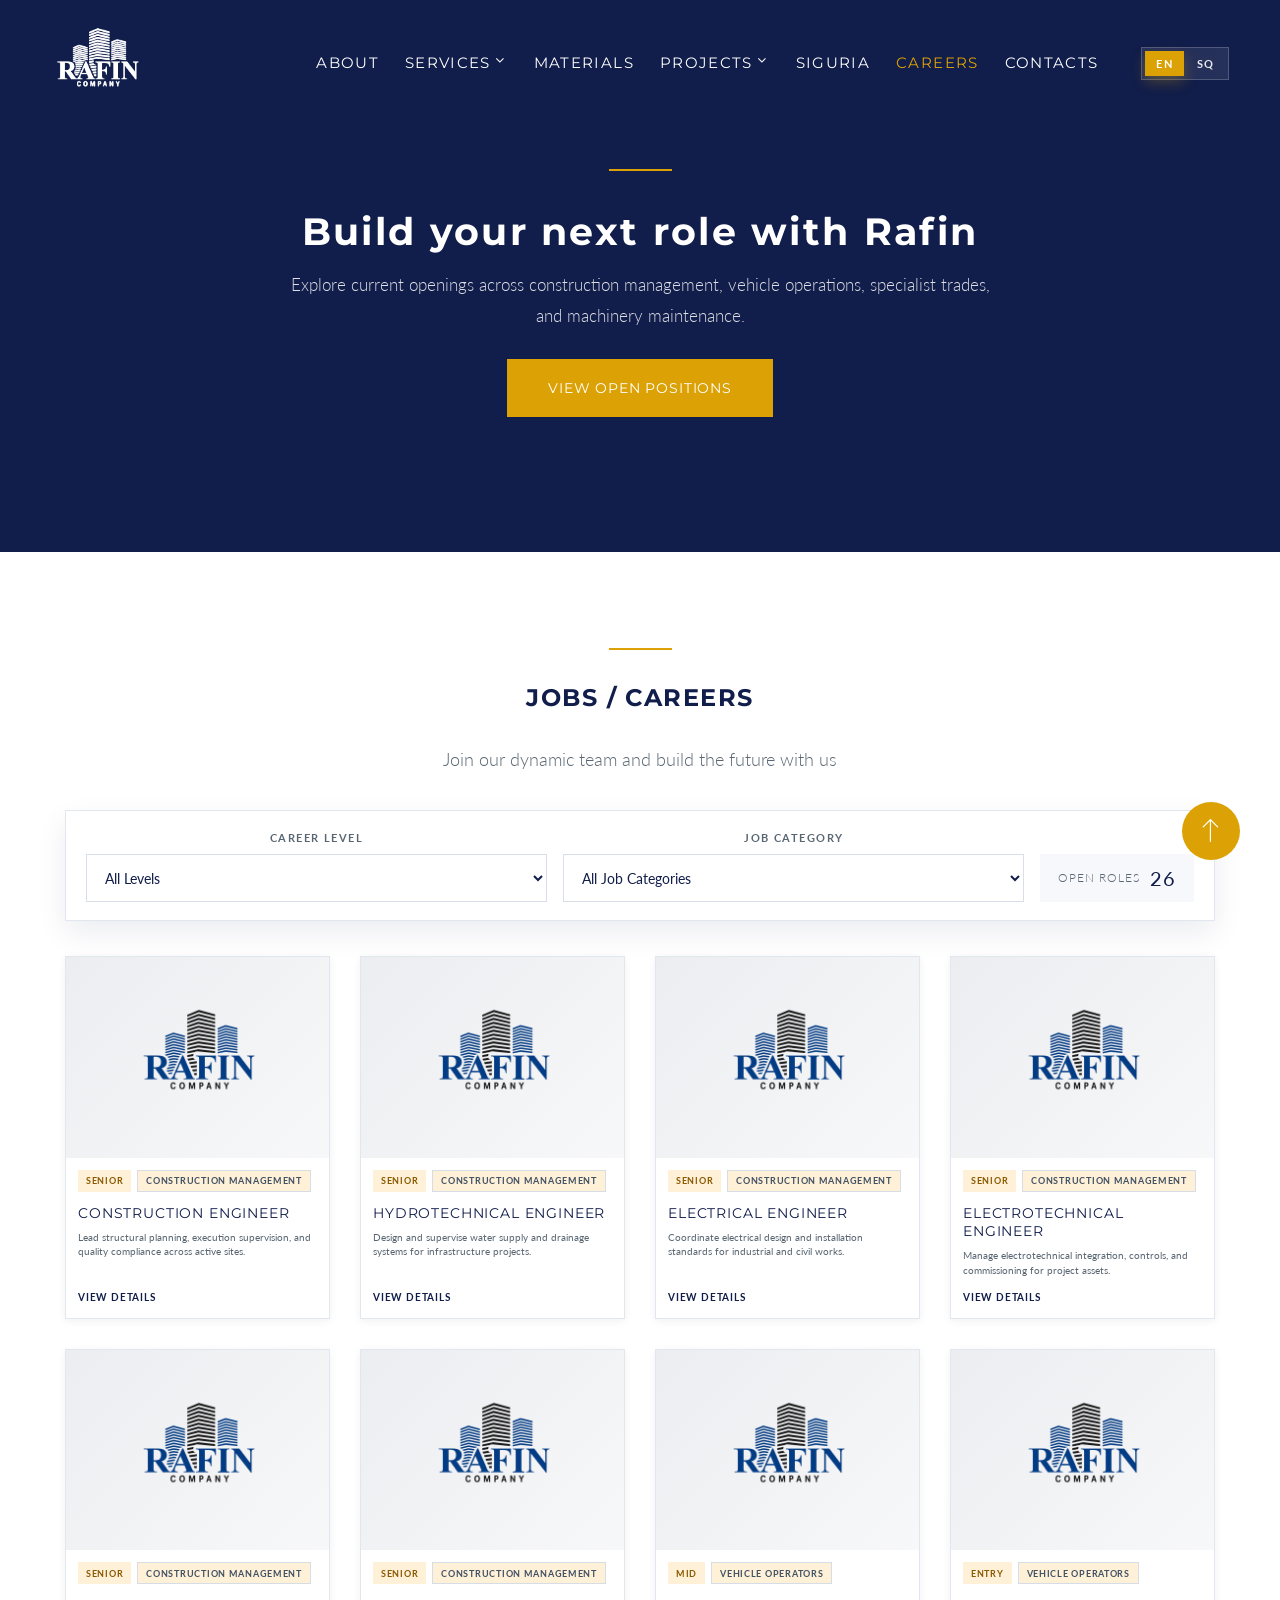
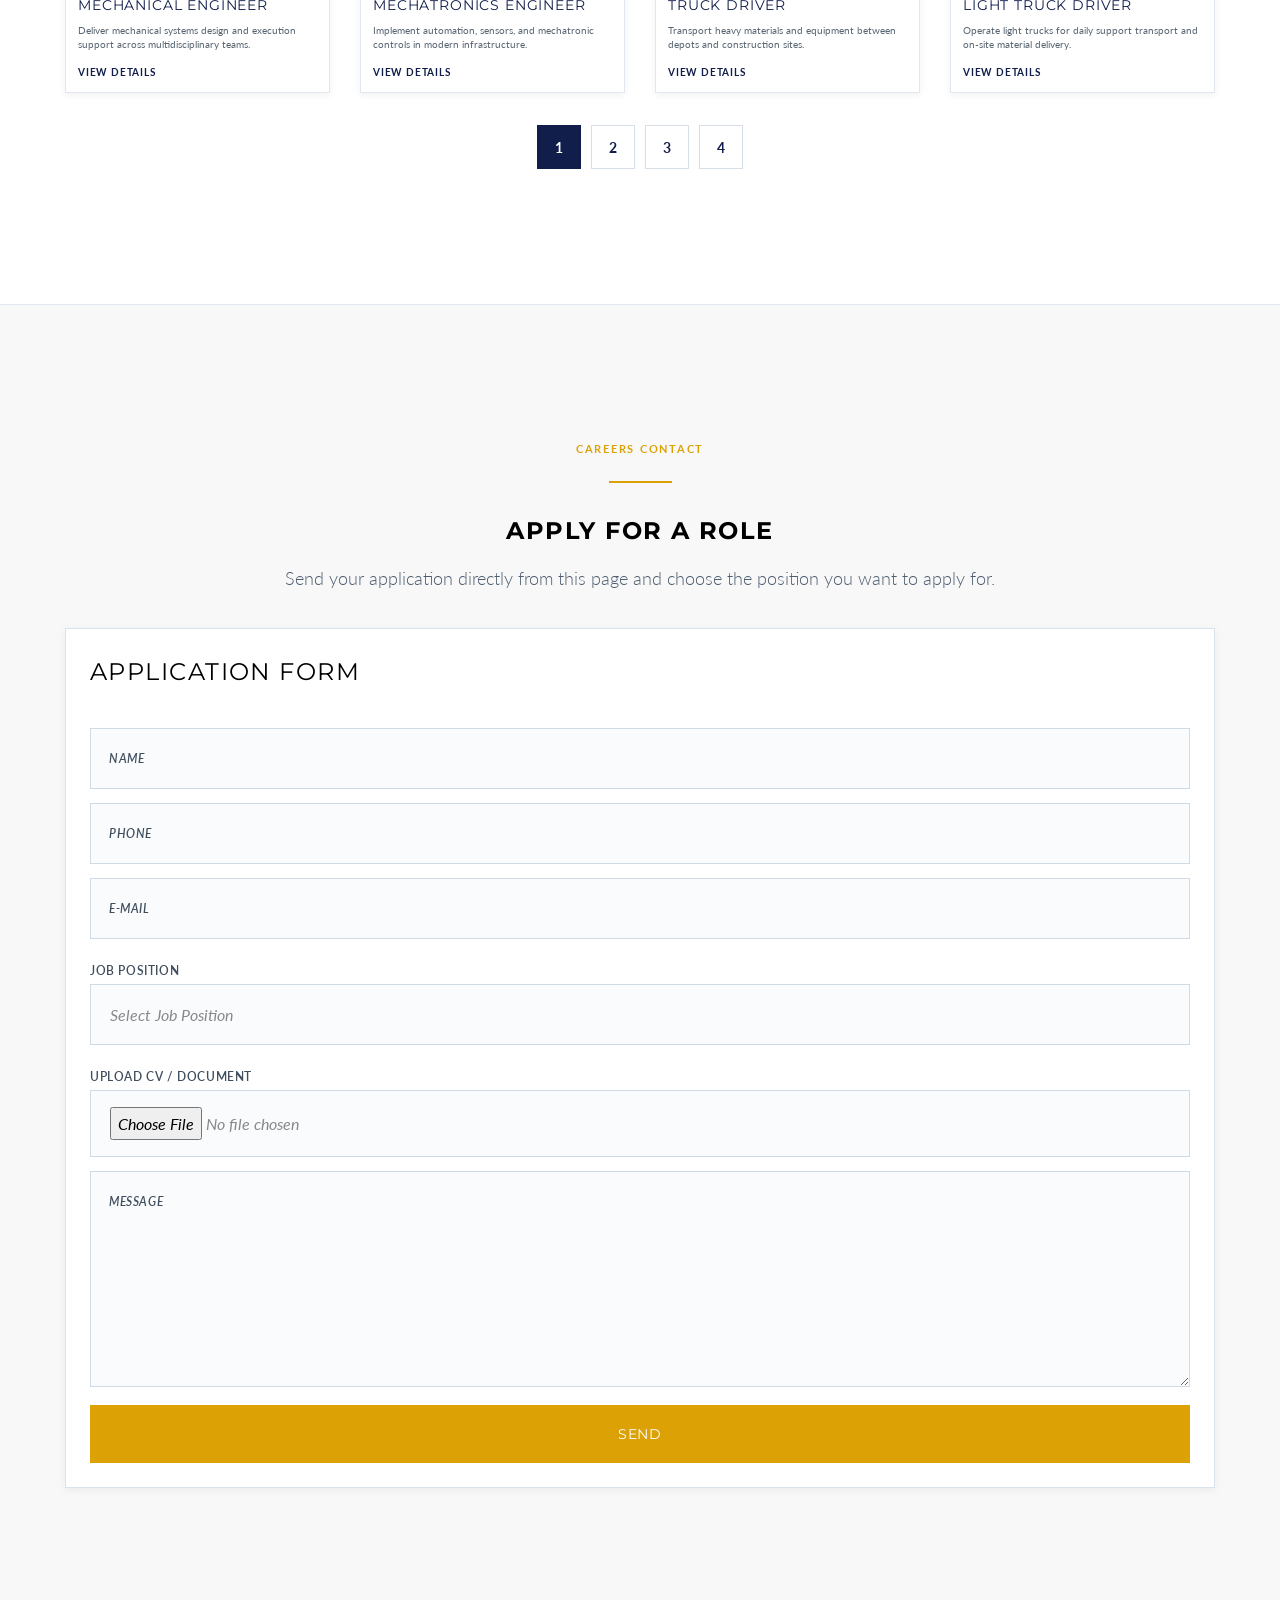
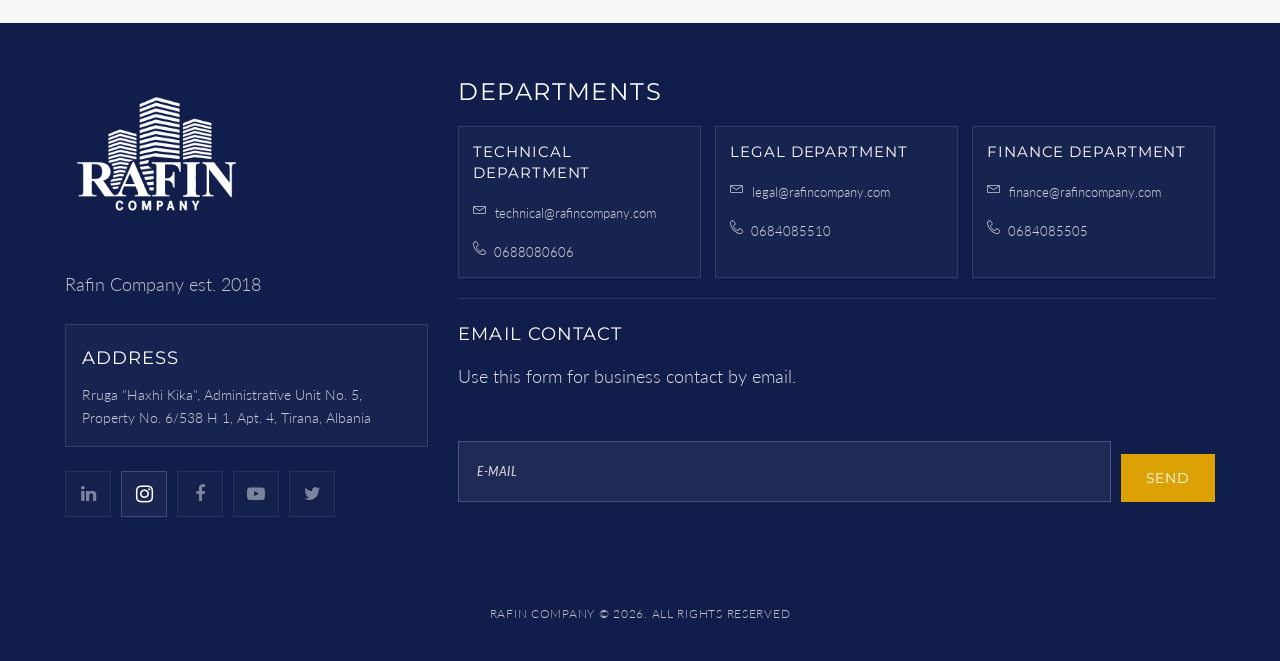
==== commit b72fa87c: "com" ====
--- a/career.html
+++ b/career.html
@@ -45,18 +45,24 @@
             <div class="rd-navbar-panel rd-navbar-search-lg_collapsable">
               <button class="rd-navbar-toggle" data-rd-navbar-toggle=".rd-navbar-nav-wrap"><span></span></button>
               <div class="rd-navbar-brand"><a class="brand-name" href="index.html"><img
-                    class="brand-logo brand-logo--default" src="rafin_transparent_logos_png/rafin-logo-gold-transparent.png" alt="Rafin Company" width="120" height="120" decoding="async" /><img
-                    class="brand-logo brand-logo--blue" src="rafin_transparent_logos_png/rafin-logo-gold-transparent.png" alt="" width="120" height="120" decoding="async" aria-hidden="true" /></a></div>
+                    class="brand-logo brand-logo--default" src="rafin-logo-white-transparent.png" alt="Rafin Company" width="120" height="120" decoding="async" /><img
+                    class="brand-logo brand-logo--blue" src="rafin-logo-white-transparent.png" alt="" width="120" height="120" decoding="async" aria-hidden="true" /></a></div>
             </div>
             <div class="rd-navbar-nav-wrap rd-navbar-search_not-collapsable">
               <div class="rd-navbar-search_collapsable">
                 <ul class="rd-navbar-nav">
                   <li><a href="index.html#about" data-i18n="About">About</a></li>
-                  <li><a href="index.html#services" data-i18n="Services">Services</a></li>
+                  <li class="rd-navbar--has-dropdown"><a href="services.html" data-i18n="Services">Services</a>
+                    <ul class="rd-navbar-dropdown">
+                      <li><a href="index.html#services" data-i18n="Homepage Services">Homepage Services</a></li>
+                      <li><a href="services.html" data-i18n="Services Overview">Services Overview</a></li>
+                    </ul>
+                  </li>
                   <li><a href="index.html#materials" data-i18n="materials">Materials</a></li>
                   <li><a href="projects.html" id="nav-projects-link" data-i18n="projects">Projects</a>
                     <ul class="rd-navbar-dropdown" id="nav-projects-dropdown"></ul>
                   </li>
+                  <li><a href="siguria.html" data-i18n="Safety">Siguria</a></li>
                   <li class="active"><a href="career.html" data-i18n="Careers">Careers</a></li>
                   <li><a href="index.html#contacts" data-i18n="Contacts">Contacts</a></li>
                 </ul>
@@ -88,7 +94,7 @@
         <h4 class="heading-decorated" data-i18n="Jobs / Careers">Jobs / Careers</h4>
         <p class="careers-page-section__lead" data-i18n="Join our dynamic team">Join our dynamic team and build the future with us</p>
         <div id="jobs-filters-container"></div>
-        <div class="row row-50 text-left" id="jobs-container">
+        <div class="row row-30 text-left" id="jobs-container">
           <!-- Dynamic jobs injected by js/jobs-section.js -->
         </div>
         <div id="jobs-pagination"></div>
--- a/css/redesign.css
+++ b/css/redesign.css
@@ -7,21 +7,21 @@
 */
 
 :root {
-  --rafin-ink: #1b2733;
+  --rafin-ink: #111D4A;
   --rafin-muted: #5a6773;
-  --rafin-dark: #111a24;
-  --rafin-dark-soft: #182433;
+  --rafin-dark: #111D4A;
+  --rafin-dark-soft: #1A275F;
   --rafin-surface-white: #ffffff;
   --rafin-surface-warm: #f7f5ef;
   --rafin-surface-cool: #eef2f5;
   --rafin-surface-concrete: #e5e5e5;
-  --rafin-surface-ink: #14213d;
-  --rafin-surface-charcoal: #0b0f14;
+  --rafin-surface-ink: #111D4A;
+  --rafin-surface-charcoal: #0E173B;
   --rafin-border: rgba(255, 255, 255, 0.14);
   --rafin-accent: #dca205;
   --rafin-focus: 0 0 0 3px rgba(220, 162, 5, 0.38);
-  --rafin-ink-wash-soft: rgba(20, 33, 61, 0.04);
-  --rafin-ink-wash-strong: rgba(20, 33, 61, 0.1);
+  --rafin-ink-wash-soft: rgba(17, 29, 74, 0.04);
+  --rafin-ink-wash-strong: rgba(17, 29, 74, 0.1);
   --projects-filter-top: 76px;
 }
 
@@ -72,7 +72,7 @@
   inset: 0;
   background:
     radial-gradient(circle at 50% 0%, rgba(220, 162, 5, 0.16), transparent 34%),
-    linear-gradient(180deg, rgba(11, 15, 20, 0.76) 0%, rgba(20, 33, 61, 0.88) 100%);
+    linear-gradient(180deg, rgba(14, 23, 59, 0.76) 0%, rgba(17, 29, 74, 0.88) 100%);
   pointer-events: none;
   z-index: 0;
 }
@@ -90,7 +90,7 @@
 #services + .section-md.bg-accent.text-center {
   position: relative;
   overflow: hidden;
-  background: linear-gradient(135deg, #14213d 0%, #101825 56%, #0b0f14 100%);
+  background: linear-gradient(135deg, #111D4A 0%, #18265C 56%, #0E173B 100%);
   color: rgba(255, 255, 255, 0.88);
 }
 
@@ -128,7 +128,7 @@
 #projects + .section-lg.home-section-tint.home-section-tint--topo.text-center {
   background-color: var(--rafin-surface-cool);
   background-image:
-    radial-gradient(circle at 84% 18%, rgba(20, 33, 61, 0.07), transparent 22%),
+    radial-gradient(circle at 84% 18%, rgba(17, 29, 74, 0.07), transparent 22%),
     linear-gradient(180deg, rgba(247, 245, 239, 0.94) 0%, rgba(229, 229, 229, 0.68) 100%);
 }
 
@@ -137,7 +137,7 @@
   overflow: hidden;
   background:
     radial-gradient(circle at 16% 24%, rgba(220, 162, 5, 0.08), transparent 22%),
-    radial-gradient(circle at 84% 30%, rgba(20, 33, 61, 0.05), transparent 24%),
+    radial-gradient(circle at 84% 30%, rgba(17, 29, 74, 0.05), transparent 24%),
     linear-gradient(180deg, #f2efe7 0%, #ebe8df 48%, #e7ecef 100%);
 }
 
@@ -146,7 +146,7 @@
   position: absolute;
   inset: 0;
   background:
-    linear-gradient(180deg, rgba(255, 255, 255, 0.34) 0%, rgba(255, 255, 255, 0.08) 38%, rgba(20, 33, 61, 0.03) 100%);
+    linear-gradient(180deg, rgba(255, 255, 255, 0.34) 0%, rgba(255, 255, 255, 0.08) 38%, rgba(17, 29, 74, 0.03) 100%);
   pointer-events: none;
 }
 
@@ -156,9 +156,9 @@
 }
 
 #jobs.homepage-careers-cta .homepage-careers-cta__panel {
-  border-color: rgba(20, 33, 61, 0.1);
+  border-color: rgba(17, 29, 74, 0.1);
   background: linear-gradient(135deg, rgba(255, 255, 255, 0.96) 0%, rgba(245, 242, 234, 0.96) 100%);
-  box-shadow: 0 14px 30px rgba(20, 33, 61, 0.08);
+  box-shadow: 0 14px 30px rgba(17, 29, 74, 0.08);
 }
 
 #news.homepage-news {
@@ -172,7 +172,7 @@
 }
 
 #contacts.redesign-contacts-section {
-  border-top: 1px solid rgba(20, 33, 61, 0.08);
+  border-top: 1px solid rgba(17, 29, 74, 0.08);
   background-color: var(--rafin-surface-cool);
   background-image: linear-gradient(180deg, rgba(247, 245, 239, 0.9) 0%, rgba(229, 229, 229, 0.74) 100%);
 }
@@ -318,9 +318,9 @@
   min-width: 240px;
   margin-top: 24px;
   padding: 18px 22px;
-  border-color: #1f2b38;
-  background: #101a24;
-  box-shadow: 0 14px 30px rgba(0, 0, 0, 0.24);
+  border-color: rgba(17, 29, 74, 0.45);
+  background: #111D4A;
+  box-shadow: 0 14px 30px rgba(17, 29, 74, 0.24);
 }
 
 .page-header .rd-navbar-dropdown>li+li {
@@ -439,7 +439,7 @@
   top: 0;
   left: 0;
   width: 100%;
-  background: rgba(17, 26, 36, 0.95) !important;
+  background: rgba(17, 29, 74, 0.95) !important;
   backdrop-filter: blur(8px);
   -webkit-backdrop-filter: blur(8px);
   z-index: 1000;
@@ -548,7 +548,7 @@
   min-height: max(620px, 88vh);
   display: flex;
   align-items: flex-end;
-  background-color: #111a24;
+  background-color: #111D4A;
   overflow: hidden;
 }
 
@@ -710,7 +710,7 @@
 }
 
 .project-hero {
-  background-color: #101a24;
+  background-color: #111D4A;
   min-height: clamp(460px, 74vh, 760px);
   display: flex;
   align-items: flex-end;
@@ -721,15 +721,15 @@
 }
 
 .project-hero.project-hero--has-image {
-  background-color: #0f1721;
+  background-color: #111D4A;
 }
 
 .project-hero.project-hero--has-video {
-  background-color: #0f1721;
+  background-color: #111D4A;
 }
 
 .project-hero.project-hero--has-color {
-  background-color: #14213d;
+  background-color: #111D4A;
 }
 
 .project-hero__media {
@@ -778,7 +778,7 @@
   right: 0;
   bottom: 0;
   z-index: 1;
-  background: linear-gradient(180deg, rgba(6, 13, 22, 0.18) 0%, rgba(20, 33, 61, 0.56) 56%, rgba(20, 33, 61, 0.82) 100%);
+  background: linear-gradient(180deg, rgba(14, 23, 59, 0.18) 0%, rgba(17, 29, 74, 0.56) 56%, rgba(17, 29, 74, 0.82) 100%);
 }
 
 .project-hero .container {
@@ -1001,7 +1001,7 @@
     gap: 8px;
   }
 
-  #jobs-container .col-md-6 {
+  #jobs-container .col-md-3 {
     padding-left: 10px;
     padding-right: 10px;
   }
@@ -1123,10 +1123,10 @@
   justify-content: space-between;
   gap: 28px;
   padding: 34px 38px;
-  border: 1px solid rgba(20, 33, 61, 0.08);
+  border: 1px solid rgba(17, 29, 74, 0.08);
   border-radius: 0;
   background: #fff;
-  box-shadow: 0 18px 40px rgba(20, 33, 61, 0.09);
+  box-shadow: 0 18px 40px rgba(17, 29, 74, 0.09);
   text-align: left;
 }
 
@@ -1136,7 +1136,7 @@
 
 .homepage-careers-cta__copy .heading-decorated,
 .homepage-careers-cta__copy .heading-decorated::before {
-  color: #14213d;
+  color: #111D4A;
 }
 
 .homepage-careers-cta__copy p {
@@ -1179,10 +1179,10 @@
 
 .homepage-news__shell {
   padding: 34px;
-  border: 1px solid rgba(20, 33, 61, 0.08);
+  border: 1px solid rgba(17, 29, 74, 0.08);
   background:
     linear-gradient(135deg, rgba(255, 255, 255, 0.97) 0%, rgba(245, 248, 252, 0.96) 100%);
-  box-shadow: 0 24px 60px rgba(20, 33, 61, 0.1);
+  box-shadow: 0 24px 60px rgba(17, 29, 74, 0.1);
 }
 
 .homepage-news__header {
@@ -1195,7 +1195,7 @@
 
 .homepage-news__heading .heading-decorated,
 .homepage-news__heading .heading-decorated::before {
-  color: #14213d;
+  color: #111D4A;
 }
 
 .homepage-news__heading .heading-decorated {
@@ -1208,10 +1208,10 @@
   justify-content: center;
   min-height: 44px;
   padding: 0 20px;
-  border: 1px solid rgba(20, 33, 61, 0.12);
+  border: 1px solid rgba(17, 29, 74, 0.12);
   border-radius: 999px;
   background: rgba(255, 255, 255, 0.7);
-  color: #14213d;
+  color: #111D4A;
   font-size: 11px;
   font-weight: 700;
   letter-spacing: 0.16em;
@@ -1237,9 +1237,9 @@
   display: flex;
   flex-direction: column;
   min-height: 100%;
-  border: 1px solid rgba(20, 33, 61, 0.08);
+  border: 1px solid rgba(17, 29, 74, 0.08);
   background: rgba(255, 255, 255, 0.82);
-  box-shadow: 0 18px 40px rgba(20, 33, 61, 0.08);
+  box-shadow: 0 18px 40px rgba(17, 29, 74, 0.08);
   overflow: hidden;
 }
 
@@ -1247,7 +1247,7 @@
   display: block;
   margin: 0;
   overflow: hidden;
-  background: #101a24;
+  background: #111D4A;
 }
 
 .homepage-news-card__media img {
@@ -1275,7 +1275,7 @@
   content: "";
   width: 44px;
   height: 1px;
-  background: rgba(20, 33, 61, 0.16);
+  background: rgba(17, 29, 74, 0.16);
 }
 
 .homepage-news-card__meta time {
@@ -1288,7 +1288,7 @@
 
 .homepage-news-card__title {
   margin: 0;
-  color: #14213d;
+  color: #111D4A;
   font-size: 24px;
   line-height: 1.2;
 }
@@ -1369,7 +1369,7 @@
 
 .homepage-news-card:hover,
 .homepage-news-card:focus-within {
-  box-shadow: 0 24px 52px rgba(20, 33, 61, 0.14);
+  box-shadow: 0 24px 52px rgba(17, 29, 74, 0.14);
 }
 
 .homepage-news-card:hover .homepage-news-card__media img,
@@ -1432,6 +1432,431 @@
 
   .homepage-news-card--compact .homepage-news-card__media {
     min-height: 200px;
+  }
+}
+
+#news.news-carousel-section {
+  position: relative;
+  overflow: hidden;
+  padding-top: 56px;
+  padding-bottom: 62px;
+  background:
+    linear-gradient(180deg, #111D4A 0%, #17245A 58%, #0E173B 100%);
+}
+
+#news.news-carousel-section::before {
+  content: "";
+  position: absolute;
+  inset: 0;
+  background:
+    radial-gradient(circle at 12% 18%, rgba(220, 162, 5, 0.18), transparent 26%),
+    radial-gradient(circle at 86% 14%, rgba(255, 255, 255, 0.08), transparent 18%),
+    linear-gradient(180deg, rgba(255, 255, 255, 0.04) 0%, rgba(255, 255, 255, 0) 42%);
+  pointer-events: none;
+}
+
+.news-carousel-section .container {
+  position: relative;
+  z-index: 1;
+}
+
+.news-carousel-section__header {
+  display: flex;
+  align-items: flex-end;
+  justify-content: space-between;
+  gap: 28px;
+  margin-bottom: 16px;
+}
+
+.news-carousel-section__copy {
+  max-width: 720px;
+}
+
+.news-carousel-section__eyebrow {
+  margin-bottom: 10px;
+  color: rgba(255, 255, 255, 0.68);
+  font-size: 11px;
+  font-weight: 700;
+  letter-spacing: 0.24em;
+  text-transform: uppercase;
+}
+
+.news-carousel-section__title,
+.news-carousel-section__title.heading-decorated,
+.news-carousel-section__title.heading-decorated::before {
+  color: #fff;
+}
+
+.news-carousel-section__title {
+  margin-bottom: 0;
+  font-size: 25px;
+  letter-spacing: 0.02em;
+  text-transform: none;
+}
+
+.news-carousel-section__subtitle {
+  max-width: 620px;
+  margin-top: 10px;
+  color: rgba(255, 255, 255, 0.76);
+  font-size: 14px;
+  line-height: 1.55;
+}
+
+.news-carousel-section__actions {
+  display: flex;
+  align-items: center;
+  gap: 14px;
+  flex-wrap: wrap;
+  justify-content: flex-end;
+}
+
+.news-carousel-section__cta {
+  min-width: 190px;
+  border-color: var(--rafin-accent);
+  border-radius: 2px;
+  background: var(--rafin-accent);
+  color: #111;
+  box-shadow: 0 14px 30px rgba(220, 162, 5, 0.22);
+}
+
+.news-carousel-section__cta:hover,
+.news-carousel-section__cta:focus-visible {
+  background: transparent;
+  border-color: rgba(255, 255, 255, 0.3);
+  color: #fff;
+  box-shadow: none;
+}
+
+.news-carousel {
+  --news-gap: 24px;
+  --news-visible: 1;
+}
+
+.news-carousel__viewport {
+  overflow: hidden;
+  touch-action: pan-y;
+  cursor: grab;
+  padding: 4px 0 10px;
+}
+
+.news-carousel--is-dragging .news-carousel__viewport {
+  cursor: grabbing;
+}
+
+.news-carousel__track {
+  display: flex;
+  gap: var(--news-gap);
+  will-change: transform;
+  transition: transform 0.65s cubic-bezier(0.22, 1, 0.36, 1);
+}
+
+.news-carousel--is-dragging .news-carousel__track,
+.news-carousel--is-dragging .news-card {
+  user-select: none;
+}
+
+.news-card {
+  display: flex;
+  flex: 0 0 calc((100% - (var(--news-visible) - 1) * var(--news-gap)) / var(--news-visible));
+  min-width: 0;
+  flex-direction: column;
+  border: 1px solid rgba(17, 29, 74, 0.14);
+  background: linear-gradient(180deg, rgba(255, 255, 255, 0.98) 0%, rgba(244, 247, 250, 0.98) 100%);
+  box-shadow: 0 22px 40px rgba(6, 14, 43, 0.22);
+  transition: transform 0.35s ease, border-color 0.35s ease, box-shadow 0.35s ease;
+  -webkit-user-select: none;
+  user-select: none;
+  -webkit-touch-callout: none;
+}
+
+.news-card * {
+  -webkit-user-select: none;
+  user-select: none;
+}
+
+.news-card__image {
+  position: relative;
+  display: block;
+  overflow: hidden;
+  aspect-ratio: 16 / 10;
+  background: #0E173B;
+}
+
+.news-card__image::after {
+  content: "";
+  position: absolute;
+  inset: 0;
+  background: linear-gradient(180deg, rgba(17, 29, 74, 0.08) 0%, rgba(17, 29, 74, 0.26) 100%);
+  pointer-events: none;
+}
+
+.news-card__image img {
+  width: 100%;
+  height: 100%;
+  object-fit: cover;
+  transition: transform 0.7s ease;
+  pointer-events: none;
+  -webkit-user-drag: none;
+}
+
+.news-card__category-badge {
+  position: absolute;
+  left: 16px;
+  bottom: 16px;
+  z-index: 1;
+  display: inline-flex;
+  align-items: center;
+  min-height: 30px;
+  padding: 0 10px;
+  border-left: 3px solid var(--rafin-accent);
+  background: rgba(14, 23, 59, 0.78);
+  color: #fff;
+  font-size: 10px;
+  font-weight: 700;
+  letter-spacing: 0.16em;
+  text-transform: uppercase;
+}
+
+.news-card__body {
+  display: flex;
+  flex: 1 1 auto;
+  flex-direction: column;
+  padding: 18px 18px 20px;
+}
+
+.news-card__meta {
+  display: flex;
+  align-items: center;
+  justify-content: space-between;
+  gap: 12px;
+  margin-bottom: 12px;
+  padding-bottom: 10px;
+  border-bottom: 1px solid rgba(17, 29, 74, 0.08);
+}
+
+.news-card__category,
+.news-card__meta time {
+  font-size: 11px;
+  font-weight: 700;
+  letter-spacing: 0.14em;
+  text-transform: uppercase;
+}
+
+.news-card__category {
+  color: #415066;
+}
+
+.news-card__meta time {
+  color: var(--rafin-accent);
+}
+
+.news-card__title {
+  min-height: 2.7em;
+  margin: 0 0 10px;
+  color: #111D4A;
+  font-size: 20px;
+  line-height: 1.26;
+  text-transform: none;
+  letter-spacing: 0.01em;
+}
+
+.news-card__description {
+  display: -webkit-box;
+  margin-bottom: 14px;
+  overflow: hidden;
+  color: #5c6a78;
+  line-height: 1.65;
+  -webkit-line-clamp: 2;
+  -webkit-box-orient: vertical;
+}
+
+.news-card__link {
+  display: inline-flex;
+  align-items: center;
+  gap: 10px;
+  margin-top: auto;
+  color: #111D4A;
+  font-size: 12px;
+  font-weight: 700;
+  letter-spacing: 0.16em;
+  text-transform: uppercase;
+}
+
+.news-card__link::after {
+  content: "\2192";
+  color: var(--rafin-accent);
+  font-size: 15px;
+  transition: transform 0.25s ease;
+}
+
+.news-card:hover,
+.news-card:focus-within {
+  transform: translateY(-6px);
+  border-color: rgba(220, 162, 5, 0.9);
+  box-shadow: 0 28px 54px rgba(5, 12, 38, 0.28);
+}
+
+.news-card:hover .news-card__image img,
+.news-card:focus-within .news-card__image img {
+  transform: scale(1.06);
+}
+
+.news-card:hover .news-card__title,
+.news-card:focus-within .news-card__title,
+.news-card:hover .news-card__link,
+.news-card:focus-within .news-card__link {
+  color: #a87900;
+}
+
+.news-card:hover .news-card__link::after,
+.news-card:focus-within .news-card__link::after {
+  transform: translateX(4px);
+}
+
+.news-carousel__controls {
+  display: inline-flex;
+  align-items: center;
+  gap: 10px;
+}
+
+.news-carousel__button {
+  display: inline-flex;
+  align-items: center;
+  justify-content: center;
+  width: 52px;
+  height: 52px;
+  border: 1px solid rgba(255, 255, 255, 0.2);
+  border-radius: 2px;
+  background: rgba(255, 255, 255, 0.06);
+  color: #fff;
+  font-size: 18px;
+  cursor: pointer;
+  transition: background-color 0.25s ease, border-color 0.25s ease, color 0.25s ease, transform 0.25s ease;
+}
+
+.news-carousel__button:hover,
+.news-carousel__button:focus-visible {
+  border-color: var(--rafin-accent);
+  background: var(--rafin-accent);
+  color: #111;
+  transform: translateY(-1px);
+}
+
+.news-carousel__footer {
+  display: flex;
+  align-items: center;
+  gap: 18px;
+  margin-top: 12px;
+}
+
+.news-carousel__progress {
+  position: relative;
+  flex: 1 1 auto;
+  height: 4px;
+  overflow: hidden;
+  background: rgba(255, 255, 255, 0.12);
+}
+
+.news-carousel__progress-bar {
+  display: block;
+  width: 0;
+  height: 100%;
+  background: linear-gradient(90deg, #f0be45 0%, #dca205 100%);
+  transition: width 0.45s ease;
+}
+
+.news-carousel__status {
+  flex: 0 0 auto;
+  min-width: 92px;
+  color: rgba(255, 255, 255, 0.72);
+  font-size: 11px;
+  font-weight: 700;
+  letter-spacing: 0.18em;
+  text-align: right;
+  text-transform: uppercase;
+}
+
+@media (min-width: 768px) {
+  .news-carousel {
+    --news-visible: 2;
+  }
+}
+
+@media (min-width: 1200px) {
+  .news-carousel {
+    --news-visible: 3;
+  }
+}
+
+@media (max-width: 991px) {
+  .news-carousel-section__header {
+    align-items: flex-start;
+    flex-direction: column;
+  }
+
+  .news-carousel-section__actions {
+    width: 100%;
+    justify-content: space-between;
+  }
+}
+
+@media (max-width: 767px) {
+  #news.news-carousel-section {
+    padding-top: 44px;
+    padding-bottom: 48px;
+  }
+
+  .news-carousel {
+    --news-gap: 18px;
+  }
+
+  .news-carousel-section__header {
+    margin-bottom: 16px;
+  }
+
+  .news-carousel-section__subtitle {
+    margin-top: 10px;
+    font-size: 14px;
+    line-height: 1.6;
+  }
+
+  .news-carousel-section__actions {
+    align-items: stretch;
+    gap: 12px;
+  }
+
+  .news-carousel-section__cta {
+    width: 100%;
+    min-width: 0;
+  }
+
+  .news-carousel__controls {
+    width: 100%;
+    justify-content: flex-start;
+  }
+
+  .news-carousel__button {
+    width: 48px;
+    height: 48px;
+  }
+
+  .news-card__body {
+    padding: 16px 16px 18px;
+  }
+
+  .news-card__title {
+    font-size: 18px;
+  }
+
+  .news-carousel__footer {
+    align-items: flex-start;
+    flex-direction: column;
+    gap: 10px;
+  }
+
+  .news-carousel__status {
+    min-width: 0;
+    text-align: left;
   }
 }
 
@@ -1469,7 +1894,7 @@
 }
 
 .careers-listing-section {
-  background: linear-gradient(165deg, #111a24 0%, #182433 52%, #1f2f42 100%);
+  background: linear-gradient(165deg, #111D4A 0%, #1A275F 52%, #24326A 100%);
 }
 
 .careers-listing-section .heading-decorated,
@@ -1527,17 +1952,17 @@
 .jobs-filter-control:active {
   background: #fff;
   border-color: #fff;
-  color: #111a24;
+  color: #111D4A;
 }
 
 .jobs-filter-control option {
   background: #fff;
-  color: #111a24;
+  color: #111D4A;
 }
 
 .jobs-filter-control optgroup {
   background: #fff;
-  color: #111a24;
+  color: #111D4A;
 }
 
 .jobs-role-count {
@@ -1610,7 +2035,7 @@
   display: block;
   width: 100%;
   height: 100%;
-  object-fit: cover;
+  object-fit: var(--jobs-card-image-fit, cover);
   object-position: var(--jobs-card-image-position, center);
   transform: scale(var(--jobs-card-image-scale, 1));
   transform-origin: center;
@@ -1730,7 +2155,7 @@
 
 .careers-page-section .heading-decorated,
 .careers-page-section .heading-decorated::before {
-  color: #14213d;
+  color: #111D4A;
 }
 
 .careers-page-section__lead {
@@ -1741,7 +2166,7 @@
 .careers-page .jobs-filters-panel {
   border-color: #e1e7ef;
   background: #fff;
-  box-shadow: 0 12px 28px rgba(20, 33, 61, 0.08);
+  box-shadow: 0 12px 28px rgba(17, 29, 74, 0.08);
   backdrop-filter: none;
   -webkit-backdrop-filter: none;
 }
@@ -1753,13 +2178,13 @@
 .careers-page .jobs-filter-control {
   border-color: #d7dfe8;
   background: #fff;
-  color: #14213d;
+  color: #111D4A;
 }
 
 .careers-page .jobs-filter-control:focus,
 .careers-page .jobs-filter-control:active {
-  border-color: #14213d;
-  color: #14213d;
+  border-color: #111D4A;
+  color: #111D4A;
 }
 
 .careers-page .jobs-role-count {
@@ -1768,13 +2193,17 @@
 }
 
 .careers-page .jobs-role-count strong {
-  color: #14213d;
+  color: #111D4A;
 }
 
 .careers-page .jobs-card {
   border-color: #e1e7ef;
   background: #fff;
-  box-shadow: 0 12px 30px rgba(20, 33, 61, 0.08);
+  box-shadow: 0 12px 30px rgba(17, 29, 74, 0.08);
+  width: 100%;
+  max-width: 100%;
+  margin-left: 0;
+  margin-right: 0;
 }
 
 .careers-page .jobs-chip {
@@ -1788,21 +2217,71 @@
 }
 
 .careers-page .jobs-card h6 {
-  color: #14213d;
+  color: #111D4A;
+  font-size: 14px;
+  line-height: 1.3;
+  margin-bottom: 8px;
 }
 
 .careers-page .jobs-card p {
   color: #5a6773;
+  font-size: 10px;
+  line-height: 1.45;
+  margin-bottom: 12px;
 }
 
 .careers-page .jobs-apply-link {
-  color: #14213d;
+  color: #111D4A;
 }
 
 .careers-page .jobs-card:hover,
 .careers-page .jobs-card:focus-within {
-  border-color: rgba(20, 33, 61, 0.22);
-  box-shadow: 0 18px 34px rgba(20, 33, 61, 0.14);
+  border-color: rgba(17, 29, 74, 0.22);
+  box-shadow: 0 18px 34px rgba(17, 29, 74, 0.14);
+}
+
+.careers-page .jobs-card__media {
+  aspect-ratio: 4 / 3.05;
+  background: linear-gradient(135deg, rgba(17, 29, 74, 0.08), rgba(17, 29, 74, 0.03));
+}
+
+.careers-page .jobs-card__media img {
+  width: 88%;
+  height: 88%;
+  padding-top: 10%;
+  margin: auto;
+}
+
+.careers-page .jobs-card__content {
+  padding: 12px;
+}
+
+.careers-page .jobs-card__meta {
+  gap: 6px;
+  margin-bottom: 8px;
+}
+
+.careers-page .jobs-chip {
+  min-height: 22px;
+  padding: 0 8px;
+  font-size: 9px;
+}
+
+.careers-page .jobs-apply-link {
+  font-size: 10px;
+  letter-spacing: 0.08em;
+}
+
+@media (max-width: 1199px) {
+  .careers-page .jobs-card {
+    max-width: 100%;
+  }
+}
+
+@media (max-width: 767px) {
+  .careers-page .jobs-card {
+    max-width: 100%;
+  }
 }
 
 .careers-page .jobs-empty-state {
@@ -1810,7 +2289,7 @@
 }
 
 .careers-page .jobs-empty-state h6 {
-  color: #14213d;
+  color: #111D4A;
 }
 
 .careers-page .jobs-empty-state p {
@@ -1831,7 +2310,7 @@
   border: 1px solid #d7dfe8;
   border-radius: 10px;
   background: #fff;
-  color: #14213d;
+  color: #111D4A;
   font-size: 14px;
   font-weight: 700;
   box-shadow: none !important;
@@ -1840,8 +2319,8 @@
 .jobs-pagination__button:hover,
 .jobs-pagination__button:focus-visible,
 .jobs-pagination__button.is-active {
-  border-color: #14213d !important;
-  background: #14213d !important;
+  border-color: #111D4A !important;
+  background: #111D4A !important;
   color: #fff !important;
 }
 
@@ -1911,8 +2390,8 @@
 .jobs-modal__dialog {
   --jobs-modal-dialog-width: min(1440px, 96vw);
   --jobs-modal-dialog-height: min(64vh, 560px);
-  --jobs-modal-media-width: 760px;
-  --jobs-modal-content-width: 460px;
+  --jobs-modal-media-width: 480px;
+  --jobs-modal-content-width: 620px;
   position: relative;
   display: flex;
   width: min(var(--jobs-modal-dialog-width), 96vw);
@@ -1920,7 +2399,7 @@
   max-height: calc(100vh - 48px);
   overflow: hidden;
   background: #fff;
-  color: #14213d;
+  color: #111D4A;
   box-shadow: 0 30px 60px rgba(8, 16, 31, 0.28);
   transform: translateY(24px) scale(0.98);
   opacity: 0;
@@ -1936,7 +2415,7 @@
   display: grid;
   align-items: stretch;
   flex: 1 1 auto;
-  grid-template-columns: minmax(0, var(--jobs-modal-media-width)) minmax(360px, var(--jobs-modal-content-width));
+  grid-template-columns: minmax(0, var(--jobs-modal-media-width)) minmax(420px, var(--jobs-modal-content-width));
   height: 100%;
   min-height: 100%;
 }
@@ -1963,8 +2442,8 @@
   height: 100%;
   min-height: 100%;
   object-fit: contain;
-  object-position: var(--jobs-modal-image-position, center);
-  transform: scale(var(--jobs-modal-image-scale, 1));
+  object-position: var(--jobs-modal-image-position, center 68%);
+  transform: scale(var(--jobs-modal-image-scale, 0.86));
   transform-origin: center;
 }
 
@@ -1993,9 +2472,9 @@
   width: 44px;
   height: 44px;
   padding: 0;
-  border: 1px solid rgba(20, 33, 61, 0.14);
+  border: 1px solid rgba(17, 29, 74, 0.14);
   background: rgba(255, 255, 255, 0.94);
-  color: #14213d;
+  color: #111D4A;
   font-size: 28px;
   line-height: 1;
   cursor: pointer;
@@ -2005,12 +2484,12 @@
 .jobs-modal__close:focus-visible {
   background: #fca311;
   border-color: #fca311;
-  color: #14213d;
+  color: #111D4A;
 }
 
 .jobs-modal__header h5 {
   margin: 0;
-  color: #14213d;
+  color: #111D4A;
   font-size: 34px;
   line-height: 1.12;
 }
@@ -2033,7 +2512,7 @@
   flex-direction: column;
   gap: 8px;
   padding: 16px 18px;
-  border: 1px solid rgba(20, 33, 61, 0.12);
+  border: 1px solid rgba(17, 29, 74, 0.12);
   background: #f7f8fb;
 }
 
@@ -2050,14 +2529,14 @@
 }
 
 .jobs-modal__fact strong {
-  color: #14213d;
+  color: #111D4A;
   font-size: 16px;
   line-height: 1.5;
 }
 
 .jobs-modal__section h6 {
   margin: 0 0 10px;
-  color: #14213d;
+  color: #111D4A;
   font-size: 15px;
   font-weight: 700;
   letter-spacing: 0.08em;
@@ -2099,7 +2578,7 @@
   padding: 16px 28px;
   border: 1px solid #fca311;
   background: #fca311;
-  color: #14213d;
+  color: #111D4A;
   font-size: 12px;
   font-weight: 700;
   letter-spacing: 0.14em;
@@ -2108,8 +2587,8 @@
 
 .jobs-modal__apply:hover,
 .jobs-modal__apply:focus-visible {
-  background: #14213d;
-  border-color: #14213d;
+  background: #111D4A;
+  border-color: #111D4A;
   color: #fff;
 }
 
@@ -2273,7 +2752,7 @@
 }
 
 .redesign-footer-main {
-  background: #101924;
+  background: #111D4A;
   color: rgba(255, 255, 255, 0.86);
 }
 
@@ -2434,7 +2913,7 @@
 }
 
 .redesign-footer-bottom {
-  background: #0b141d;
+  background: #111D4A;
 }
 
 .redesign-footer-bottom .footer-corporate__inner {
@@ -2789,8 +3268,8 @@
 .projects-page .projects-filter-btn:focus-visible {
   transform: translateY(-2px);
   box-shadow: 0 4px 12px rgba(0, 0, 0, 0.15) !important;
-  border-color: #111a24;
-  background-color: #111a24;
+  border-color: #111D4A;
+  background-color: #111D4A;
   color: #fff;
 }
 
@@ -2828,7 +3307,7 @@
 
 .projects-page .project-card__media--empty {
   background:
-    linear-gradient(160deg, rgba(20, 33, 61, 0.1) 0%, rgba(20, 33, 61, 0.02) 100%),
+    linear-gradient(160deg, rgba(17, 29, 74, 0.1) 0%, rgba(17, 29, 74, 0.02) 100%),
     #f4f6f9;
 }
 
@@ -2933,7 +3412,7 @@
   border: 1px solid #d7dfe8;
   border-radius: 10px;
   background: #fff;
-  color: #14213d;
+  color: #111D4A;
   font-size: 14px;
   font-weight: 700;
   box-shadow: none !important;
@@ -2942,8 +3421,8 @@
 .projects-page .projects-pagination__button:hover,
 .projects-page .projects-pagination__button:focus-visible,
 .projects-page .projects-pagination__button.is-active {
-  border-color: #14213d !important;
-  background: #14213d !important;
+  border-color: #111D4A !important;
+  background: #111D4A !important;
   color: #fff !important;
 }
 
@@ -3355,8 +3834,8 @@
 .filter-btn:hover {
   transform: translateY(-2px);
   box-shadow: 0 4px 12px rgba(0, 0, 0, 0.15) !important;
-  background-color: #111a24 !important;
-  border-color: #111a24 !important;
+  background-color: #111D4A !important;
+  border-color: #111D4A !important;
   color: #fff !important;
 }
 
@@ -3381,12 +3860,12 @@
 .footer-inline-form .button:hover {
   background-color: #fff !important;
   border-color: #fff !important;
-  color: #111a24 !important;
+  color: #111D4A !important;
 }
 
 /* Services icons hover follows the same blue as button hover */
 .desktop #services .blurb-circle .blurb-circle__icon .icon::after {
-  background: #111a24;
+  background: #111D4A;
 }
 
 /* Smooth Image Scrolling/Scaling */
@@ -4062,7 +4541,7 @@
   justify-content: center;
   min-height: 34px;
   padding: 8px 16px;
-  border: 1px solid rgba(20, 33, 61, 0.14);
+  border: 1px solid rgba(17, 29, 74, 0.14);
   border-radius: 0;
   background: rgba(255, 255, 255, 0.82);
   color: #14213D;
@@ -4104,7 +4583,7 @@
   justify-content: center;
   min-height: 52px;
   padding: 12px 18px;
-  border: 1px solid rgba(20, 33, 61, 0.12);
+  border: 1px solid rgba(17, 29, 74, 0.12);
   border-radius: 0;
   background: rgba(255, 255, 255, 0.88);
   color: #14213D;
@@ -4112,13 +4591,13 @@
   font-weight: 700;
   line-height: 1.3;
   text-align: center;
-  box-shadow: 0 14px 28px rgba(20, 33, 61, 0.05);
+  box-shadow: 0 14px 28px rgba(17, 29, 74, 0.05);
 }
 
 #projects .home-projects-showcase__tab:hover,
 #projects .home-projects-showcase__tab:focus-visible {
-  background: rgba(20, 33, 61, 0.08) !important;
-  border-color: rgba(20, 33, 61, 0.2) !important;
+  background: rgba(17, 29, 74, 0.08) !important;
+  border-color: rgba(17, 29, 74, 0.2) !important;
   color: #14213D !important;
 }
 
@@ -4128,7 +4607,7 @@
   background: #14213D !important;
   border-color: #14213D !important;
   color: #FFFFFF !important;
-  box-shadow: 0 18px 36px rgba(20, 33, 61, 0.18);
+  box-shadow: 0 18px 36px rgba(17, 29, 74, 0.18);
 }
 
 .home-projects-showcase__tab-label {
@@ -4150,11 +4629,11 @@
   gap: 34px;
   align-items: center;
   padding: 34px;
-  border: 1px solid rgba(20, 33, 61, 0.08);
+  border: 1px solid rgba(17, 29, 74, 0.08);
   border-radius: 0;
   background:
     linear-gradient(135deg, rgba(255, 255, 255, 0.98) 0%, rgba(242, 246, 251, 0.98) 100%);
-  box-shadow: 0 28px 60px rgba(20, 33, 61, 0.1);
+  box-shadow: 0 28px 60px rgba(17, 29, 74, 0.1);
   transition: opacity 0.2s ease, transform 0.2s ease;
 }
 
@@ -4214,7 +4693,7 @@
 
 .home-projects-showcase__cta--secondary {
   background: transparent;
-  border-color: rgba(20, 33, 61, 0.16);
+  border-color: rgba(17, 29, 74, 0.16);
   color: #14213D;
 }
 
@@ -4234,10 +4713,10 @@
 
 .home-projects-showcase__cta--secondary:hover,
 .home-projects-showcase__cta--secondary:focus-visible {
-  background: rgba(20, 33, 61, 0.06);
-  border-color: rgba(20, 33, 61, 0.22);
+  background: rgba(17, 29, 74, 0.06);
+  border-color: rgba(17, 29, 74, 0.22);
   color: #14213D;
-  box-shadow: 0 16px 30px rgba(20, 33, 61, 0.08);
+  box-shadow: 0 16px 30px rgba(17, 29, 74, 0.08);
 }
 
 .home-projects-showcase__cta:hover .home-projects-showcase__cta-arrow,
@@ -4584,3 +5063,1290 @@
     height: clamp(116px, calc(2vw + 65px), 142px);
   }
 }
+
+/* Phase 13: scoped redesign + responsive pass */
+:root {
+  --rafin-ink: #111D4A;
+  --rafin-dark: #111D4A;
+  --rafin-dark-soft: #1A275F;
+  --rafin-surface-ink: #111D4A;
+  --rafin-accent: #dca205;
+  --rafin-focus: 0 0 0 3px rgba(220, 162, 5, 0.38);
+  --rafin-ink-wash-soft: rgba(17, 29, 74, 0.05);
+  --rafin-ink-wash-strong: rgba(17, 29, 74, 0.12);
+}
+
+a,
+a:active,
+a:focus {
+  color: var(--rafin-accent);
+}
+
+a:hover,
+a:focus {
+  color: var(--rafin-dark);
+}
+
+html body .button-primary {
+  color: #fff;
+  background-color: var(--rafin-accent);
+  border-color: var(--rafin-accent);
+}
+
+html body .button-primary:hover,
+html body .button-primary:focus,
+html body .button-primary:active {
+  color: #fff;
+  background-color: var(--rafin-dark);
+  border-color: var(--rafin-dark);
+}
+
+html body .button-gray-light-outline {
+  color: var(--rafin-dark);
+  border-color: rgba(17, 29, 74, 0.18);
+}
+
+html body .button-gray-light-outline:hover,
+html body .button-gray-light-outline:focus,
+html body .button-gray-light-outline:active {
+  color: #fff;
+  background-color: var(--rafin-dark);
+  border-color: var(--rafin-dark);
+}
+
+.heading-decorated::before {
+  background: var(--rafin-accent);
+}
+
+.page-header .rd-navbar-dropdown>li>a:hover,
+.page-header .rd-navbar-nav>li.active>a,
+.page-header .rd-navbar-nav>li>a:hover {
+  color: var(--rafin-accent);
+}
+
+.page-header .modern-lang-switch .lang-toggle-item.active {
+  color: #fff;
+  background: var(--rafin-accent);
+  box-shadow: 0 6px 14px rgba(220, 162, 5, 0.28);
+}
+
+.page-header .rd-navbar-static.rd-navbar--is-stuck,
+.page-header .rd-navbar-static.rd-navbar--is-clone,
+.rd-navbar-static.rd-navbar--is-stuck,
+.rd-navbar-static.rd-navbar--is-clone {
+  background: rgba(17, 29, 74, 0.94) !important;
+}
+
+#services + .section-md.bg-accent.text-center {
+  background: linear-gradient(135deg, #111D4A 0%, #18265C 55%, #0E173B 100%);
+}
+
+#projects.home-projects-section {
+  background:
+    radial-gradient(circle at top left, rgba(220, 162, 5, 0.08), transparent 30%),
+    linear-gradient(180deg, #ffffff 0%, #f3f5fa 100%);
+}
+
+.video-hero-overlay,
+.category-hero-overlay,
+.project-hero-overlay,
+.overlay {
+  display: none !important;
+  background: none !important;
+}
+
+.video-hero-section {
+  min-height: max(560px, 82vh);
+  align-items: flex-end;
+}
+
+.video-hero-content {
+  padding-top: clamp(138px, 16vh, 190px);
+  padding-bottom: clamp(56px, 9vh, 92px);
+}
+
+.video-hero-title {
+  font-size: clamp(1.9rem, 3.6vw, 3.9rem);
+  line-height: 1.05;
+  max-width: 13ch;
+  text-shadow: 0 10px 28px rgba(8, 12, 24, 0.32);
+}
+
+.video-hero-text {
+  font-size: clamp(0.98rem, 1.28vw, 1.24rem);
+  max-width: 640px;
+  text-shadow: 0 8px 20px rgba(8, 12, 24, 0.22);
+}
+
+.video-hero-button--secondary {
+  border-color: rgba(255, 255, 255, 0.46);
+  background: rgba(10, 16, 34, 0.22);
+}
+
+.video-hero-button--secondary:hover,
+.video-hero-button--secondary:focus-visible {
+  color: #fff;
+  border-color: var(--rafin-accent);
+  background: rgba(220, 162, 5, 0.18);
+}
+
+.category-hero {
+  min-height: 350px;
+  background-position: center center;
+}
+
+.category-hero .container,
+.category-page .category-hero__inner,
+.projects-page .category-hero__inner {
+  position: relative;
+  z-index: 2;
+}
+
+.category-hero__eyebrow,
+.category-page .category-hero__eyebrow,
+.projects-page .category-hero__eyebrow {
+  color: rgba(255, 255, 255, 0.92);
+  text-shadow: 0 10px 24px rgba(4, 8, 18, 0.3);
+}
+
+.projects-page .category-hero .heading-decorated,
+.category-page .category-hero .heading-decorated {
+  color: #fff;
+  font-size: clamp(2rem, 3vw, 3.3rem);
+  text-transform: none;
+  line-height: 1.06;
+  text-shadow: 0 12px 30px rgba(4, 8, 18, 0.34);
+}
+
+.careers-hero {
+  padding-top: 34px;
+}
+
+.careers-hero .heading-decorated {
+  font-size: clamp(2rem, 3vw, 3.25rem);
+  text-transform: none;
+  line-height: 1.08;
+}
+
+.careers-hero__text {
+  max-width: 720px;
+  margin-left: auto;
+  margin-right: auto;
+  font-size: clamp(0.98rem, 1.35vw, 1.16rem);
+}
+
+.services-section-intro {
+  max-width: 860px;
+  margin: 0 auto 46px;
+}
+
+.services-section-intro__eyebrow,
+.page-section-intro__eyebrow,
+.inner-page-hero__eyebrow,
+.service-detail-card__eyebrow,
+.page-cta-panel__eyebrow,
+.safety-process-panel__eyebrow {
+  display: inline-block;
+  margin: 0 0 14px;
+  color: var(--rafin-accent);
+  font-size: 11px;
+  font-weight: 700;
+  letter-spacing: 0.16em;
+  text-transform: uppercase;
+}
+
+.services-section-intro__lead,
+.page-section-intro__lead,
+.inner-page-hero__text {
+  max-width: 780px;
+  margin: 0 auto;
+  color: var(--rafin-muted);
+  font-size: 1.02rem;
+  line-height: 1.7;
+}
+
+.services-feature-grid {
+  display: grid;
+  grid-template-columns: repeat(3, minmax(0, 1fr));
+  gap: 22px;
+}
+
+.service-feature-card {
+  position: relative;
+  display: flex;
+  flex-direction: column;
+  min-height: 100%;
+  padding: 28px 26px 24px;
+  border: 1px solid rgba(17, 29, 74, 0.12);
+  background:
+    linear-gradient(180deg, rgba(255, 255, 255, 0.98) 0%, rgba(244, 246, 251, 0.98) 100%);
+  box-shadow: 0 18px 40px rgba(17, 29, 74, 0.07);
+  text-align: left;
+  color: inherit;
+  overflow: hidden;
+}
+
+.service-feature-card::before {
+  content: "";
+  position: absolute;
+  inset: 0 auto auto 0;
+  width: 72px;
+  height: 4px;
+  background: var(--rafin-accent);
+}
+
+.service-feature-card:hover,
+.service-feature-card:focus-visible {
+  color: inherit;
+  transform: translateY(-4px);
+  box-shadow: 0 24px 52px rgba(17, 29, 74, 0.12);
+}
+
+.service-feature-card__index {
+  margin-bottom: 18px;
+  color: rgba(17, 29, 74, 0.34);
+  font-family: "Montserrat", -apple-system, BlinkMacSystemFont, "Segoe UI", Roboto, "Helvetica Neue", Arial, sans-serif;
+  font-size: 0.92rem;
+  font-weight: 700;
+  letter-spacing: 0.14em;
+}
+
+.service-feature-card__icon {
+  margin-bottom: 18px;
+  color: var(--rafin-dark);
+  font-size: 32px;
+}
+
+.service-feature-card__title {
+  margin-bottom: 14px;
+  color: var(--rafin-dark);
+  font-size: 1.2rem;
+  line-height: 1.35;
+  text-transform: none;
+  letter-spacing: 0;
+}
+
+.service-feature-card__text {
+  margin-bottom: 18px;
+  color: var(--rafin-muted);
+  line-height: 1.68;
+}
+
+.service-feature-card__link {
+  margin-top: auto;
+  color: var(--rafin-accent);
+  font-size: 0.82rem;
+  font-weight: 700;
+  letter-spacing: 0.12em;
+  text-transform: uppercase;
+}
+
+.inner-page-hero {
+  position: relative;
+  overflow: hidden;
+  background:
+    linear-gradient(135deg, #111D4A 0%, #1A275F 58%, #0E173B 100%);
+  color: #fff;
+}
+
+.inner-page-hero::before {
+  content: "";
+  position: absolute;
+  inset: 0;
+  background:
+    radial-gradient(circle at 14% 18%, rgba(220, 162, 5, 0.2), transparent 26%),
+    linear-gradient(180deg, rgba(255, 255, 255, 0.03) 0%, rgba(255, 255, 255, 0) 100%);
+  pointer-events: none;
+}
+
+.inner-page-hero__content {
+  position: relative;
+  z-index: 1;
+  max-width: 860px;
+  padding-top: 128px;
+}
+
+.inner-page-hero__title {
+  color: #fff;
+  font-size: clamp(2rem, 3.2vw, 3.6rem);
+  line-height: 1.04;
+  letter-spacing: -0.02em;
+  text-transform: none;
+}
+
+.inner-page-hero__text {
+  margin-left: 0;
+  color: rgba(255, 255, 255, 0.86);
+}
+
+.page-section-intro {
+  max-width: 880px;
+  margin: 0 auto 46px;
+  text-align: center;
+}
+
+.page-section-intro .heading-decorated {
+  font-size: clamp(1.85rem, 2.7vw, 3rem);
+  line-height: 1.08;
+  text-transform: none;
+}
+
+.page-section-intro .heading-decorated::before {
+  margin-left: auto;
+  margin-right: auto;
+}
+
+.service-detail-stack {
+  display: grid;
+  gap: 24px;
+}
+
+.service-detail-card,
+.safety-principle-card,
+.safety-process-panel,
+.page-cta-panel {
+  border: 1px solid rgba(17, 29, 74, 0.11);
+  background:
+    linear-gradient(180deg, rgba(255, 255, 255, 0.99) 0%, rgba(246, 248, 252, 0.99) 100%);
+  box-shadow: 0 18px 40px rgba(17, 29, 74, 0.07);
+}
+
+.service-detail-card {
+  padding: 30px;
+}
+
+.service-detail-card__head {
+  display: grid;
+  grid-template-columns: 68px minmax(0, 1fr);
+  gap: 18px;
+  align-items: start;
+  margin-bottom: 20px;
+}
+
+.service-detail-card__index,
+.safety-principle-card__index {
+  display: inline-flex;
+  align-items: center;
+  justify-content: center;
+  width: 56px;
+  height: 56px;
+  border: 1px solid rgba(17, 29, 74, 0.12);
+  background: rgba(17, 29, 74, 0.03);
+  color: var(--rafin-dark);
+  font-family: "Montserrat", -apple-system, BlinkMacSystemFont, "Segoe UI", Roboto, "Helvetica Neue", Arial, sans-serif;
+  font-size: 0.9rem;
+  font-weight: 700;
+  letter-spacing: 0.12em;
+}
+
+.service-detail-card h3,
+.safety-principle-card h3,
+.safety-process-panel h3,
+.page-cta-panel h3 {
+  margin: 0;
+  color: var(--rafin-dark);
+  font-size: 1.32rem;
+  line-height: 1.28;
+  text-transform: none;
+  letter-spacing: 0;
+}
+
+.service-detail-card__body p,
+.safety-principle-card p,
+.safety-process-panel p,
+.page-cta-panel p {
+  color: var(--rafin-muted);
+  line-height: 1.75;
+}
+
+.service-detail-card__list {
+  margin-top: 18px;
+}
+
+.service-detail-card__list li {
+  position: relative;
+  padding-left: 20px;
+  color: var(--rafin-ink);
+  line-height: 1.7;
+}
+
+.service-detail-card__list li + li {
+  margin-top: 12px;
+}
+
+.service-detail-card__list li::before {
+  content: "";
+  position: absolute;
+  left: 0;
+  top: 11px;
+  width: 7px;
+  height: 7px;
+  background: var(--rafin-accent);
+}
+
+.page-cta-panel {
+  display: flex;
+  align-items: center;
+  justify-content: space-between;
+  gap: 24px;
+  margin-top: 30px;
+  padding: 30px;
+}
+
+.page-cta-panel__actions {
+  display: flex;
+  gap: 12px;
+  flex-wrap: wrap;
+}
+
+.page-cta-panel__actions .button {
+  display: inline-flex;
+  align-items: center;
+  justify-content: center;
+  height: 44px;
+  min-height: 44px;
+  padding: 0 28px !important;
+  line-height: 44px;
+  margin-top: 0 !important;
+  white-space: nowrap;
+}
+
+.safety-principles-grid {
+  display: grid;
+  grid-template-columns: repeat(3, minmax(0, 1fr));
+  gap: 22px;
+  margin-bottom: 24px;
+}
+
+.safety-principle-card,
+.safety-process-panel {
+  padding: 26px;
+}
+
+.safety-principle-card__index {
+  margin-bottom: 18px;
+}
+
+.safety-process-layout {
+  display: grid;
+  grid-template-columns: repeat(3, minmax(0, 1fr));
+  gap: 22px;
+}
+
+.project-page .project-hero {
+  min-height: auto;
+  background:
+    linear-gradient(180deg, #f7f8fb 0%, #eef2f8 100%);
+  color: var(--rafin-ink);
+}
+
+.project-page .page-header {
+  position: fixed;
+  top: 0;
+  left: 0;
+  width: 100%;
+  z-index: 1000;
+  min-height: 108px;
+  background: var(--rafin-dark);
+}
+
+.project-page .page {
+  padding-top: 108px;
+}
+
+.project-page .page-header .rd-navbar-wrap {
+  position: relative;
+  min-height: inherit;
+}
+
+.project-page .page-header .rd-navbar-static,
+.project-page .page-header .rd-navbar-static.rd-navbar_transparent,
+.project-page .page-header .rd-navbar-static.rd-navbar_boxed,
+.project-page .page-header .rd-navbar-static.rd-navbar--is-stuck,
+.project-page .page-header .rd-navbar-static.rd-navbar--is-clone,
+.project-page .page-header .rd-navbar-fixed,
+.project-page .page-header .rd-navbar-fixed .rd-navbar-panel,
+.project-page .page-header .rd-navbar-fixed .rd-navbar-nav-wrap,
+.project-page .page-header .rd-navbar-fixed .rd-navbar-top-panel__content {
+  background: var(--rafin-dark) !important;
+}
+
+.project-page .page-header .rd-navbar-static,
+.project-page .page-header .rd-navbar-static.rd-navbar_transparent,
+.project-page .page-header .rd-navbar-static.rd-navbar_boxed,
+.project-page .page-header .rd-navbar-static.rd-navbar--is-stuck,
+.project-page .page-header .rd-navbar-static.rd-navbar--is-clone,
+.project-page .page-header .rd-navbar-fixed,
+.project-page .page-header .rd-navbar-fixed .rd-navbar-brand,
+.project-page .page-header .rd-navbar-fixed .rd-navbar-panel,
+.project-page .page-header .rd-navbar-fixed .rd-navbar-nav-wrap {
+  position: relative !important;
+  top: auto !important;
+  left: auto !important;
+  right: auto !important;
+  width: 100% !important;
+}
+
+.project-page .page-header .rd-navbar-fixed .rd-navbar-brand {
+  height: auto !important;
+  z-index: auto !important;
+}
+
+.project-page .page-header .rd-navbar-static .rd-navbar-inner,
+.project-page .page-header .rd-navbar-static.rd-navbar_boxed .rd-navbar-inner,
+.project-page .page-header .rd-navbar-static.rd-navbar--is-stuck .rd-navbar-inner,
+.project-page .page-header .rd-navbar-static.rd-navbar--is-clone .rd-navbar-inner {
+  background: var(--rafin-dark) !important;
+  box-shadow: 0 12px 30px rgba(17, 29, 74, 0.16);
+}
+
+.project-page .project-hero__content {
+  padding-top: 118px;
+  padding-bottom: 68px;
+}
+
+.project-page .project-hero__shell {
+  display: grid;
+  grid-template-columns: minmax(0, 1.05fr) minmax(360px, 0.95fr);
+  gap: 34px;
+  align-items: start;
+}
+
+.project-page .project-hero__copy {
+  display: flex;
+  flex-direction: column;
+}
+
+.project-page .project-hero__eyebrow {
+  margin-bottom: 16px;
+  color: var(--rafin-accent);
+  font-size: 11px;
+  font-weight: 700;
+  letter-spacing: 0.16em;
+}
+
+.project-page .project-hero__title {
+  color: var(--rafin-dark);
+  font-size: clamp(2rem, 3.1vw, 3.4rem);
+  line-height: 1.04;
+  text-transform: none;
+  letter-spacing: -0.02em;
+}
+
+.project-page .project-excerpt {
+  margin-top: 18px;
+  margin-bottom: 0;
+  color: var(--rafin-muted);
+  font-size: 1.08rem;
+  line-height: 1.72;
+}
+
+.project-page .project-description {
+  margin-top: 24px;
+  color: var(--rafin-ink);
+}
+
+.project-page .project-description p + p,
+.project-page .project-description ul + p,
+.project-page .project-description p + ul {
+  margin-top: 16px;
+}
+
+.project-page .project-description ul {
+  margin-top: 16px;
+  padding-left: 20px;
+}
+
+.project-page .project-description li {
+  list-style: square;
+  line-height: 1.7;
+}
+
+.project-page .project-info-box {
+  margin-top: 26px;
+  padding: 24px 24px 12px;
+  border: 1px solid rgba(17, 29, 74, 0.11);
+  background: rgba(255, 255, 255, 0.86);
+  box-shadow: 0 16px 32px rgba(17, 29, 74, 0.06);
+}
+
+.project-page .project-info-box h5 {
+  color: var(--rafin-dark);
+  font-size: 1rem;
+  letter-spacing: 0.08em;
+  text-transform: uppercase;
+}
+
+.project-page .project-info-list {
+  margin-top: 18px;
+}
+
+.project-page .project-info-item {
+  margin-bottom: 12px;
+  color: var(--rafin-ink);
+}
+
+.project-page .project-hero__visual {
+  display: flex;
+  flex-direction: column;
+  gap: 16px;
+  margin-top: 118px;
+}
+
+.project-page .project-hero__media-frame {
+  position: relative;
+  height: clamp(300px, 34vw, 500px);
+  border: 1px solid rgba(17, 29, 74, 0.12);
+  background: #fff;
+  box-shadow: 0 20px 44px rgba(17, 29, 74, 0.08);
+  overflow: hidden;
+}
+
+.project-page .project-hero__media {
+  position: absolute;
+  inset: 0;
+}
+
+.project-page .project-hero__image-layer {
+  background-size: cover;
+  background-position: center center;
+}
+
+.project-page .project-hero__video {
+  width: 100%;
+  height: 100%;
+  object-fit: cover;
+  background: #fff;
+}
+
+.project-page .project-hero__selectors {
+  justify-content: flex-start;
+  gap: 10px;
+}
+
+.project-page .project-hero__selector {
+  width: 74px;
+  height: 64px;
+  border-radius: 0;
+  border-color: rgba(17, 29, 74, 0.15);
+  background: rgba(17, 29, 74, 0.04);
+  box-shadow: none;
+  backdrop-filter: none;
+  -webkit-backdrop-filter: none;
+}
+
+.project-page .project-hero__selector::after {
+  background: linear-gradient(180deg, rgba(17, 29, 74, 0) 0%, rgba(17, 29, 74, 0.54) 100%);
+}
+
+.project-page .project-hero__selector.project-hero__selector--active,
+.project-page .project-hero__selector:hover,
+.project-page .project-hero__selector:focus-visible {
+  border-color: var(--rafin-accent);
+}
+
+.project-page .project-detail-nav-card,
+.project-page .project-detail-nav-all {
+  border-radius: 0;
+}
+
+.footer-social-list {
+  gap: 10px;
+}
+
+.footer-social-list a,
+.footer-social-list__placeholder {
+  display: inline-flex;
+  align-items: center;
+  justify-content: center;
+  width: 46px;
+  height: 46px;
+  border: 1px solid rgba(255, 255, 255, 0.18);
+  color: #fff;
+  background: rgba(255, 255, 255, 0.04);
+}
+
+.footer-social-list a:hover,
+.footer-social-list a:focus-visible {
+  border-color: var(--rafin-accent);
+  color: #fff;
+  background: rgba(220, 162, 5, 0.2);
+}
+
+.footer-social-list__placeholder {
+  opacity: 0.45;
+}
+
+@media (max-width: 1199px) {
+  .page-header .rd-navbar-inner {
+    display: flex !important;
+    flex-wrap: wrap;
+    align-items: stretch;
+  }
+
+  .page-header .rd-navbar-panel {
+    order: 1;
+    width: 100%;
+  }
+
+  .page-header .rd-navbar-aside-right {
+    order: 2;
+    position: static;
+    width: 100%;
+    height: auto;
+    max-width: none;
+    margin-left: 0;
+    padding: 10px 18px 0;
+    justify-content: flex-start;
+  }
+
+  .page-header .rd-navbar-nav-wrap {
+    order: 3;
+    width: 100%;
+  }
+
+  .page-header .rd-navbar-fixed .rd-navbar-panel {
+    min-height: 72px;
+    padding: 12px 18px;
+    background: var(--rafin-dark);
+  }
+
+  .page-header .rd-navbar-fixed .rd-navbar-brand img {
+    max-height: 44px;
+  }
+
+  .page-header .rd-navbar-fixed .rd-navbar-nav-wrap {
+    padding: 10px 0 18px;
+    background: var(--rafin-dark);
+    border-top: 1px solid rgba(255, 255, 255, 0.1);
+  }
+
+  .page-header .rd-navbar-fixed .rd-navbar-nav > li > a {
+    padding-top: 12px;
+    padding-bottom: 12px;
+    font-size: 13px;
+    letter-spacing: 0.08em;
+  }
+
+  .page-header .rd-navbar-fixed .rd-navbar-nav > li > .rd-navbar-dropdown {
+    margin-top: 0;
+    padding: 0 0 8px 18px;
+    border: 0;
+    background: transparent;
+    box-shadow: none;
+  }
+
+  .page-header .rd-navbar-fixed .rd-navbar-dropdown > li > a {
+    padding: 8px 0;
+    white-space: normal;
+    font-size: 12px;
+    color: rgba(255, 255, 255, 0.78);
+  }
+
+  .services-feature-grid,
+  .safety-principles-grid,
+  .safety-process-layout {
+    grid-template-columns: repeat(2, minmax(0, 1fr));
+  }
+
+  .project-page .project-hero__shell {
+    grid-template-columns: 1fr;
+  }
+
+  .project-page .project-hero__visual {
+    margin-top: 8px;
+  }
+
+  .project-page .project-hero__media-frame {
+    height: clamp(280px, 52vw, 440px);
+  }
+}
+
+@media (max-width: 991px) {
+  .video-hero-section {
+    min-height: 520px;
+  }
+
+  .video-hero-content {
+    padding-top: 128px;
+    padding-bottom: 50px;
+  }
+
+  .page-cta-panel {
+    flex-direction: column;
+    align-items: flex-start;
+  }
+
+  .project-page .page-header {
+    min-height: 86px;
+  }
+
+  .project-page .page {
+    padding-top: 86px;
+  }
+
+  .project-page .project-hero__content {
+    padding-top: 28px;
+    padding-bottom: 54px;
+  }
+
+  .project-page .project-hero__visual {
+    order: 2;
+    margin-top: 6px;
+  }
+}
+
+@media (max-width: 767px) {
+  .video-hero-title {
+    max-width: 11ch;
+  }
+
+  .services-section-intro,
+  .page-section-intro {
+    margin-bottom: 34px;
+  }
+
+  .page-section-intro .heading-decorated {
+    font-size: clamp(1.7rem, 7vw, 2.35rem);
+  }
+
+  .services-feature-grid,
+  .safety-principles-grid,
+  .safety-process-layout {
+    grid-template-columns: 1fr;
+  }
+
+  .service-feature-card,
+  .service-detail-card,
+  .safety-principle-card,
+  .safety-process-panel,
+  .page-cta-panel {
+    padding: 22px;
+  }
+
+  .service-detail-card__head {
+    grid-template-columns: 1fr;
+  }
+
+  .service-detail-card__index,
+  .safety-principle-card__index {
+    width: 50px;
+    height: 50px;
+  }
+
+  .inner-page-hero__content {
+    padding-top: 116px;
+  }
+
+  .inner-page-hero__title {
+    font-size: clamp(1.75rem, 7vw, 2.35rem);
+    line-height: 1.06;
+  }
+
+  .project-page .project-hero__media-frame {
+    height: clamp(260px, 62vw, 380px);
+  }
+
+  .project-page .project-hero__selectors {
+    flex-wrap: wrap;
+  }
+}
+
+@media (max-width: 575px) {
+  .project-page .page-header {
+    min-height: 74px;
+  }
+
+  .project-page .page {
+    padding-top: 74px;
+  }
+
+  .page-header .rd-navbar-fixed .rd-navbar-panel {
+    min-height: 66px;
+    padding: 10px 14px;
+  }
+
+  .page-header .rd-navbar-aside-right {
+    padding: 8px 14px 0;
+  }
+
+  .page-header .modern-lang-switch {
+    width: auto;
+  }
+
+  .video-hero-section {
+    min-height: 500px;
+  }
+
+  .video-hero-content {
+    padding-top: 116px;
+    padding-bottom: 42px;
+  }
+
+  .video-hero-title {
+    font-size: clamp(1.55rem, 7.2vw, 2.15rem);
+    max-width: 9ch;
+    line-height: 1.02;
+  }
+
+  .video-hero-text {
+    font-size: 0.92rem;
+    max-width: 100%;
+  }
+
+  .video-hero-actions {
+    gap: 10px;
+  }
+
+  .video-hero-button {
+    min-width: 100%;
+    width: 100%;
+  }
+
+  .inner-page-hero__content {
+    padding-top: 106px;
+  }
+
+  .inner-page-hero__title {
+    font-size: clamp(1.55rem, 7vw, 2rem);
+  }
+
+  .page-section-intro .heading-decorated {
+    font-size: clamp(1.5rem, 6.8vw, 1.95rem);
+  }
+
+  .project-page .project-hero__content {
+    padding-top: 22px;
+    padding-bottom: 46px;
+  }
+
+  .project-page .project-hero__title {
+    font-size: clamp(1.55rem, 7vw, 2rem);
+  }
+
+  .project-page .project-excerpt {
+    font-size: 1rem;
+    line-height: 1.65;
+  }
+
+  .project-page .project-hero__media-frame {
+    height: clamp(220px, 64vw, 320px);
+  }
+
+  .project-page .project-hero__selector {
+    width: 64px;
+    height: 56px;
+  }
+
+  .page-cta-panel__actions {
+    width: 100%;
+  }
+
+  .page-cta-panel__actions .button {
+    width: 100%;
+  }
+
+  .footer-social-list a,
+  .footer-social-list__placeholder {
+    width: 42px;
+    height: 42px;
+  }
+}
+
+@media (max-width: 1199px) {
+  .page-header {
+    min-height: 72px;
+  }
+
+  .page-header .rd-navbar-inner {
+    display: block !important;
+  }
+
+  .page-header .rd-navbar-panel,
+  .page-header .rd-navbar-aside-right,
+  .page-header .rd-navbar-nav-wrap {
+    order: initial;
+    width: auto;
+  }
+
+  .page-header .rd-navbar-fixed .rd-navbar-panel {
+    display: flex;
+    align-items: center;
+    justify-content: flex-start;
+    min-height: 72px;
+    height: 72px;
+    padding: 14px 16px;
+    border-bottom: 1px solid rgba(255, 255, 255, 0.1);
+    background: var(--rafin-dark);
+  }
+
+  .page-header .rd-navbar-fixed .rd-navbar-brand {
+    position: fixed;
+    top: 0;
+    left: 50%;
+    display: flex;
+    align-items: center;
+    justify-content: center;
+    width: auto;
+    max-width: calc(100vw - 136px);
+    height: 72px;
+    overflow: visible;
+    transform: translateX(-50%);
+    z-index: 1002;
+  }
+
+  .page-header .rd-navbar-fixed .rd-navbar-brand .brand-name {
+    display: inline-flex;
+    align-items: center;
+    justify-content: center;
+    width: min(188px, calc(100vw - 136px));
+    max-width: 100%;
+    height: 52px;
+    overflow: visible;
+  }
+
+  .page-header .rd-navbar-fixed .rd-navbar-brand img {
+    width: 100% !important;
+    height: 100% !important;
+    max-height: 52px;
+    max-width: none !important;
+    object-fit: contain;
+    object-position: center center;
+  }
+
+  .page-header .rd-navbar-aside-right {
+    position: fixed;
+    top: 0;
+    left: auto;
+    right: 16px;
+    z-index: 1002;
+    display: flex;
+    align-items: center;
+    justify-content: flex-end;
+    width: auto;
+    max-width: 88px;
+    height: 72px;
+    margin-left: 0;
+    padding: 0;
+  }
+
+  .page-header .modern-lang-switch {
+    gap: 4px;
+    padding: 3px;
+    border-color: rgba(255, 255, 255, 0.18);
+    background: rgba(255, 255, 255, 0.08);
+  }
+
+  .page-header .modern-lang-switch .lang-toggle-item {
+    min-width: 34px;
+    padding: 6px 10px;
+    font-size: 10px;
+  }
+
+  .page-header .rd-navbar-fixed .rd-navbar-toggle {
+    position: relative;
+    z-index: 1003;
+    width: 44px;
+    height: 44px;
+    line-height: 44px;
+    margin-left: 0;
+  }
+
+  .page-header .rd-navbar-fixed .rd-navbar-nav-wrap {
+    top: 72px;
+    bottom: 0;
+    width: calc(100vw - 40px);
+    max-width: 320px;
+    padding: 14px 0 28px;
+    background: var(--rafin-dark);
+    border-top: 1px solid rgba(255, 255, 255, 0.08);
+    box-shadow: 16px 0 36px rgba(4, 10, 28, 0.38);
+  }
+
+  .page-header .rd-navbar-fixed .rd-navbar-nav {
+    margin: 0;
+  }
+
+  .page-header .rd-navbar-fixed .rd-navbar-nav > li + li {
+    margin-top: 2px;
+  }
+
+  .page-header .rd-navbar-fixed .rd-navbar-nav li > a {
+    position: relative;
+    display: flex;
+    align-items: center;
+    min-height: 48px;
+    padding: 12px 56px 12px 18px;
+    color: #fff;
+    white-space: normal;
+  }
+
+  .page-header .rd-navbar-fixed .rd-navbar-nav > li > a {
+    font-size: 13px;
+    letter-spacing: 0.08em;
+  }
+
+  .page-header .rd-navbar-fixed .rd-navbar-nav li.active > a,
+  .page-header .rd-navbar-fixed .rd-navbar-nav li.opened > a,
+  .page-header .rd-navbar-fixed .rd-navbar-nav li:hover > a,
+  .page-header .rd-navbar-fixed .rd-navbar-nav li.focus > a {
+    color: #fff !important;
+    background: var(--rafin-accent) !important;
+  }
+
+  .page-header .rd-navbar-fixed .rd-navbar-nav li.active > .rd-navbar-submenu-toggle,
+  .page-header .rd-navbar-fixed .rd-navbar-nav li.opened > .rd-navbar-submenu-toggle,
+  .page-header .rd-navbar-fixed .rd-navbar-nav li:hover > .rd-navbar-submenu-toggle,
+  .page-header .rd-navbar-fixed .rd-navbar-nav li.focus > .rd-navbar-submenu-toggle {
+    color: #fff !important;
+  }
+
+  .page-header .rd-navbar-fixed .rd-navbar-nav > li > .rd-navbar-dropdown {
+    margin-top: 0;
+    padding: 0 0 10px 18px;
+    border: 0;
+    background: transparent;
+    box-shadow: none;
+  }
+
+  .page-header .rd-navbar-fixed .rd-navbar-dropdown > li > a {
+    display: flex;
+    align-items: center;
+    min-height: 40px;
+    padding: 8px 44px 8px 0;
+    color: rgba(255, 255, 255, 0.78);
+    font-size: 12px;
+    background: transparent !important;
+  }
+
+  .page-header .rd-navbar-fixed .rd-navbar-dropdown > li.active > a,
+  .page-header .rd-navbar-fixed .rd-navbar-dropdown > li > a:hover {
+    color: #fff !important;
+    background: transparent !important;
+  }
+
+  html.rd-navbar-fixed-linked .page {
+    padding-top: 72px;
+  }
+}
+
+@media (max-width: 575px) {
+  .page-header {
+    min-height: 68px;
+  }
+
+  .page-header .rd-navbar-fixed .rd-navbar-panel,
+  .page-header .rd-navbar-fixed .rd-navbar-brand,
+  .page-header .rd-navbar-aside-right {
+    height: 68px;
+  }
+
+  .page-header .rd-navbar-fixed .rd-navbar-panel {
+    min-height: 68px;
+    padding: 12px 14px;
+  }
+
+  .page-header .rd-navbar-aside-right {
+    left: auto;
+    right: 14px;
+    max-width: 84px;
+  }
+
+  .page-header .rd-navbar-fixed .rd-navbar-brand {
+    max-width: calc(100vw - 136px);
+  }
+
+  .page-header .rd-navbar-fixed .rd-navbar-brand .brand-name {
+    width: min(164px, calc(100vw - 128px));
+    height: 46px;
+  }
+
+  .page-header .rd-navbar-fixed .rd-navbar-nav-wrap {
+    top: 68px;
+    width: calc(100vw - 28px);
+  }
+
+  .page-header .rd-navbar-fixed .rd-navbar-brand img {
+    max-height: 40px;
+  }
+
+  html.rd-navbar-fixed-linked .page {
+    padding-top: 68px;
+  }
+}
+
+@media (max-width: 1199px) {
+  .page-header .rd-navbar-fixed .rd-navbar-panel {
+    justify-content: flex-start !important;
+    padding-left: 14px !important;
+    padding-right: 14px !important;
+  }
+
+  .page-header .rd-navbar-fixed .rd-navbar-toggle {
+    display: inline-flex !important;
+    align-items: center;
+    justify-content: flex-start;
+    width: 76px !important;
+    margin-left: 0 !important;
+  }
+
+  .page-header .rd-navbar-aside-right {
+    left: auto !important;
+    right: 0 !important;
+    justify-content: center !important;
+    width: 76px !important;
+    max-width: 76px !important;
+    padding: 0 !important;
+  }
+
+  .page-header .modern-lang-switch {
+    margin: 0 auto;
+  }
+
+  .page-header .rd-navbar-fixed .rd-navbar-brand {
+    left: 50% !important;
+    right: auto !important;
+    width: calc(100vw - 152px) !important;
+    max-width: calc(100vw - 152px) !important;
+    transform: translateX(-50%) !important;
+    overflow: visible !important;
+    text-align: center !important;
+  }
+
+  .page-header .rd-navbar-fixed .rd-navbar-brand .brand-name {
+    width: min(196px, calc(100vw - 152px)) !important;
+    height: 52px !important;
+    margin: 0 auto !important;
+    overflow: visible !important;
+    background: url("../images/logo-white-cropped.png") center center / contain no-repeat !important;
+  }
+
+  .page-header .rd-navbar-fixed .rd-navbar-brand img {
+    opacity: 0 !important;
+    width: 100% !important;
+    height: 100% !important;
+    max-height: 52px !important;
+  }
+}
+
+@media (max-width: 575px) {
+  .page-header .rd-navbar-fixed .rd-navbar-toggle,
+  .page-header .rd-navbar-aside-right {
+    width: 72px !important;
+    max-width: 72px !important;
+  }
+
+  .page-header .rd-navbar-fixed .rd-navbar-brand {
+    width: calc(100vw - 144px) !important;
+    max-width: calc(100vw - 144px) !important;
+  }
+
+  .page-header .rd-navbar-fixed .rd-navbar-brand .brand-name {
+    width: min(176px, calc(100vw - 144px)) !important;
+    height: 48px !important;
+  }
+
+  .page-header .rd-navbar-fixed .rd-navbar-brand img {
+    max-height: 48px !important;
+  }
+}
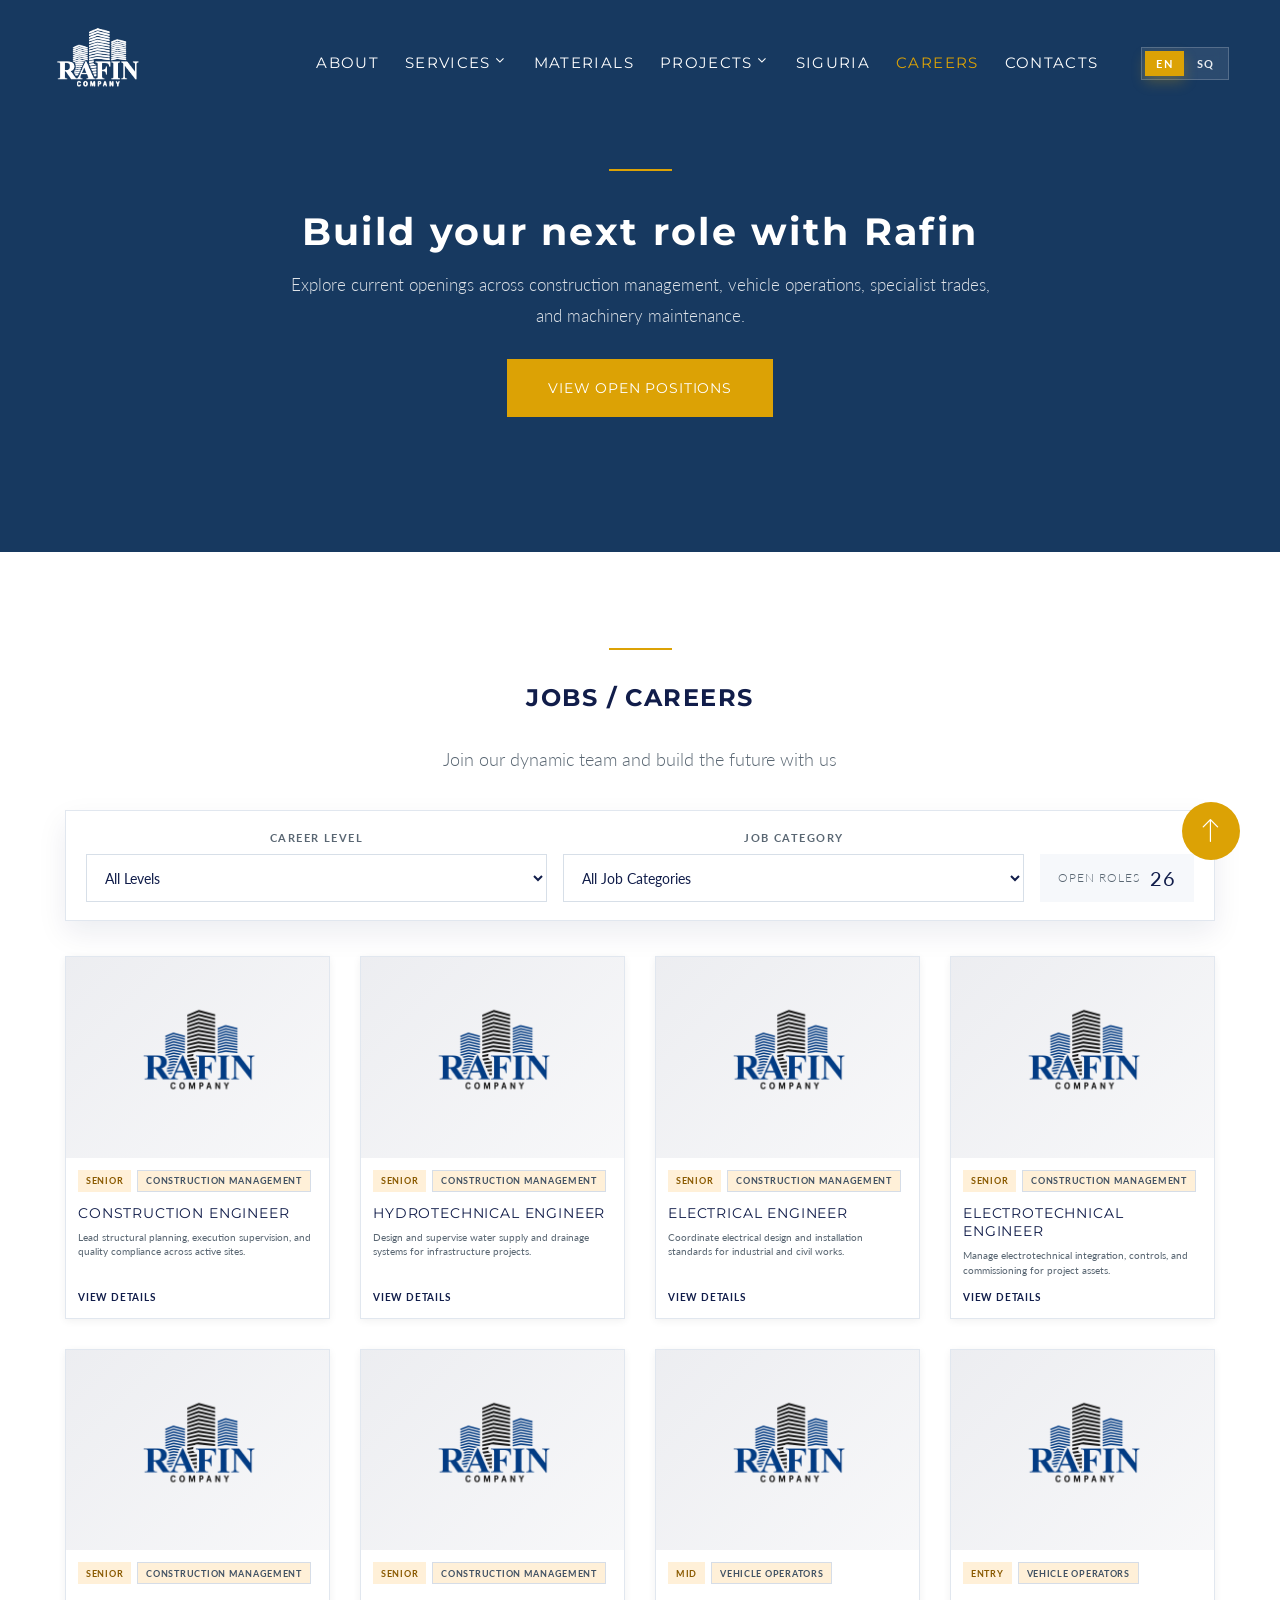
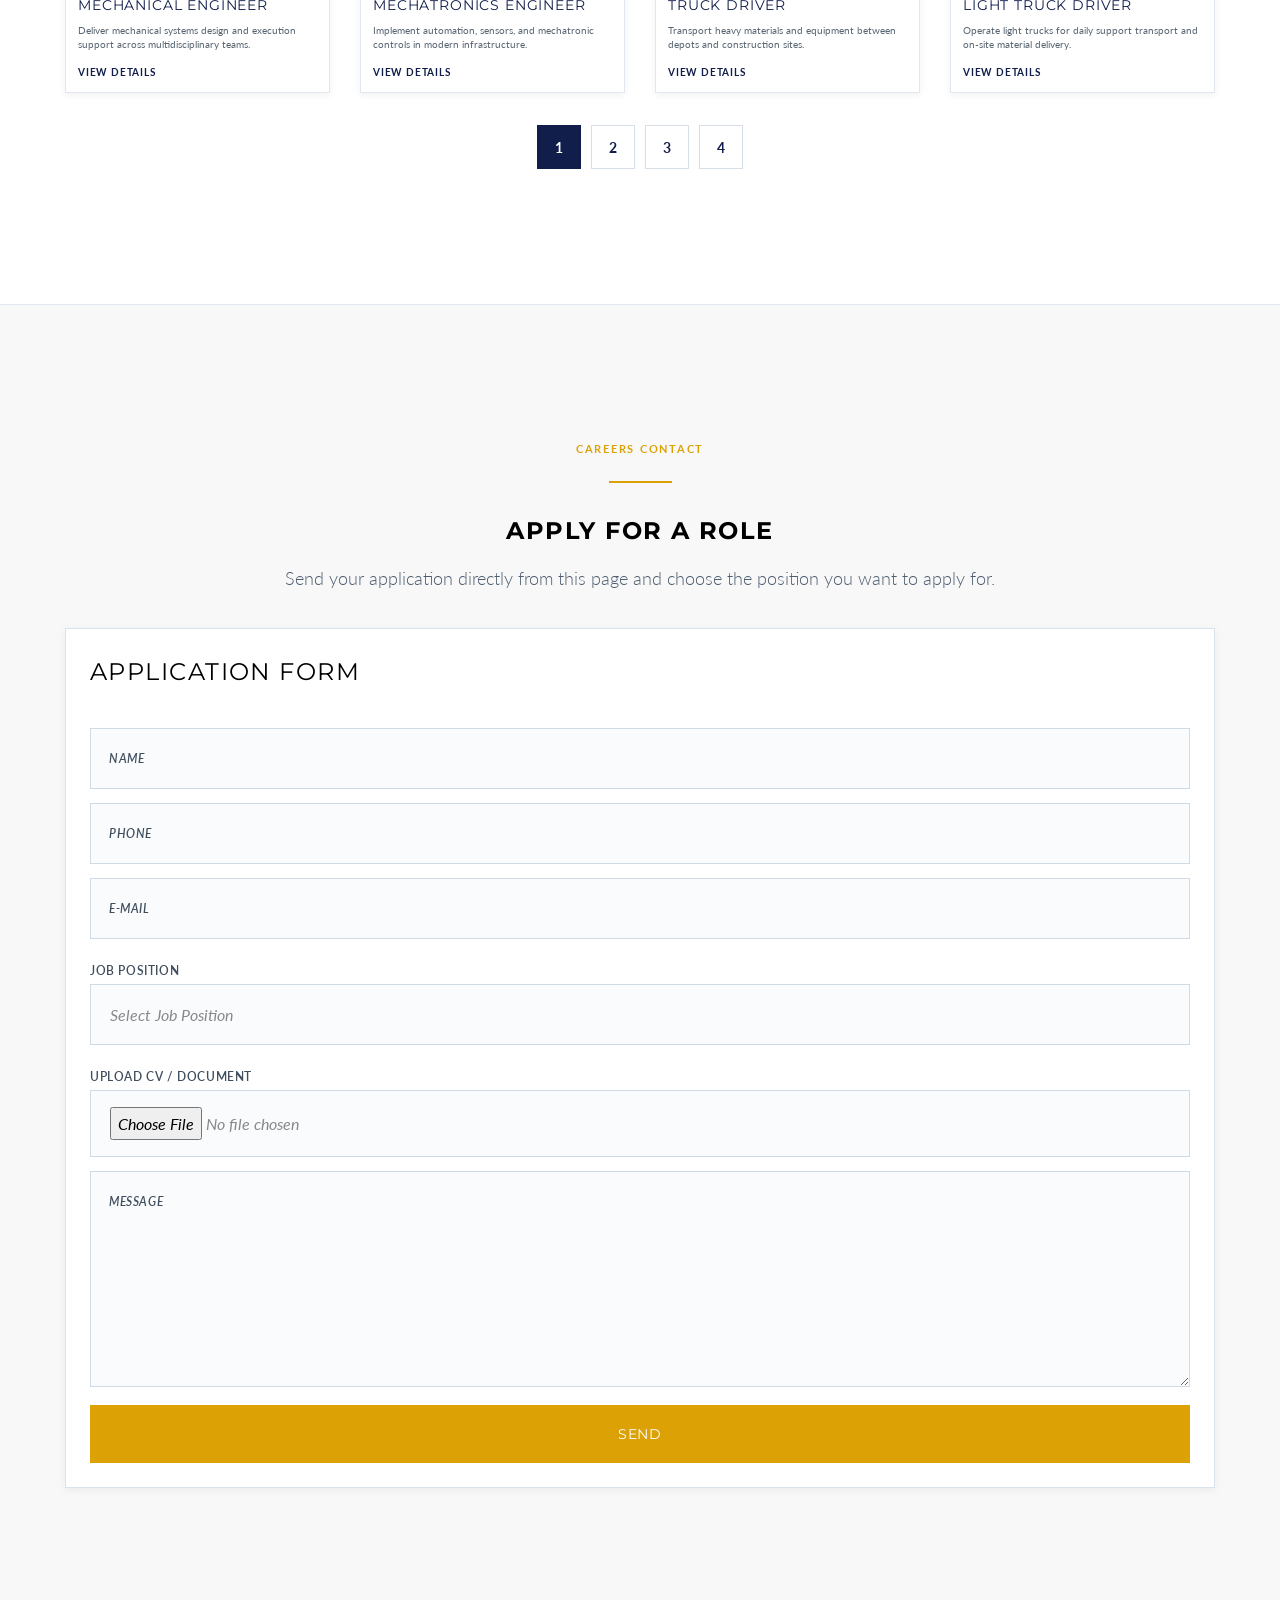
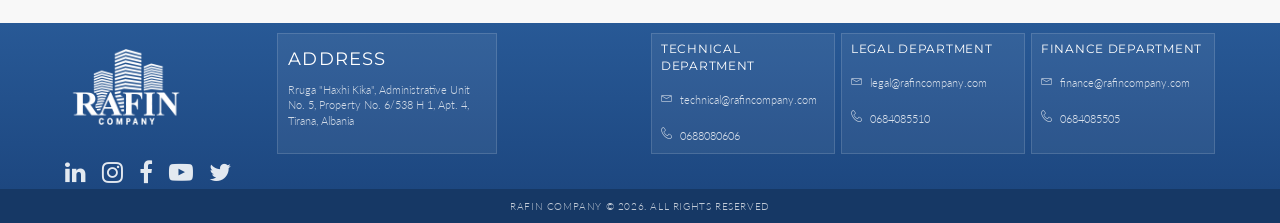
==== commit d20b0521: "Fix mail form submission and deploy cache busting" ====
--- a/career.html
+++ b/career.html
@@ -125,7 +125,8 @@
   <script src="js/seo-head.js" defer></script>
 
   <script src="js/core.min.js" defer></script>
-  <script src="js/script.js" defer></script>
+  <script src="js/script.js?v=mailfix-3" defer></script>
+  <script src="js/mail-forms.js?v=mailfix-3" defer></script>
 </body>
 
 </html>
--- a/css/redesign.css
+++ b/css/redesign.css
@@ -559,12 +559,43 @@
   width: 100%;
   height: 100%;
   z-index: 1;
-}
-
-.video-hero-bg video {
+  overflow: hidden;
+}
+
+.video-hero-bg::after {
+  content: "";
+  position: absolute;
+  inset: 0;
+  z-index: 2;
+  background:
+    linear-gradient(104deg, rgba(8, 13, 18, 0.58) 14%, rgba(8, 13, 18, 0.3) 52%, rgba(8, 13, 18, 0.48) 100%),
+    linear-gradient(180deg, rgba(17, 29, 74, 0.08) 0%, rgba(17, 29, 74, 0.28) 100%);
+}
+
+.video-hero-slider {
+  position: relative;
+  width: 100%;
+  height: 100%;
+}
+
+.video-hero-slide {
+  position: absolute;
+  inset: 0;
+  opacity: 0;
+  transform: scale(1.04);
+  transition: opacity 900ms ease, transform 6000ms ease;
+}
+
+.video-hero-slide.video-hero-slide--active {
+  opacity: 1;
+  transform: scale(1);
+}
+
+.video-hero-slide img {
   width: 100%;
   height: 100%;
   object-fit: cover;
+  object-position: center center;
 }
 
 .video-hero-overlay {
@@ -583,6 +614,61 @@
   width: 100%;
   padding-top: clamp(150px, 18vh, 220px);
   padding-bottom: clamp(70px, 10vh, 110px);
+}
+
+.video-hero-indicators {
+  position: absolute;
+  left: 50%;
+  bottom: clamp(24px, 4vw, 42px);
+  z-index: 4;
+  display: flex;
+  align-items: center;
+  gap: 12px;
+  transform: translateX(-50%);
+}
+
+.video-hero-indicator {
+  display: inline-flex;
+  align-items: center;
+  justify-content: center;
+  width: 68px;
+  height: 20px;
+  padding: 0;
+  border: 0;
+  background: transparent;
+  box-shadow: none;
+  appearance: none;
+  -webkit-appearance: none;
+  cursor: pointer;
+}
+
+.video-hero-indicator:hover,
+.video-hero-indicator:focus,
+.video-hero-indicator:focus-visible,
+.video-hero-indicator:active {
+  background: transparent !important;
+  box-shadow: none !important;
+}
+
+.video-hero-indicator span {
+  display: block;
+  width: 100%;
+  height: 3px;
+  border-radius: 999px;
+  background: rgba(255, 255, 255, 0.4);
+  transition: background-color 240ms ease, transform 240ms ease, opacity 240ms ease;
+}
+
+.video-hero-indicator:hover span,
+.video-hero-indicator:focus-visible span,
+.video-hero-indicator.video-hero-indicator--active span {
+  background: var(--rafin-accent);
+  transform: scaleX(1.08);
+  opacity: 1;
+}
+
+.video-hero-indicator:focus-visible {
+  outline: 0;
 }
 
 .video-hero-title {
@@ -669,6 +755,15 @@
   .video-hero-button {
     width: 100%;
     text-align: center;
+  }
+
+  .video-hero-indicators {
+    gap: 8px;
+    bottom: 18px;
+  }
+
+  .video-hero-indicator {
+    width: 48px;
   }
 }
 
@@ -2752,42 +2847,55 @@
 }
 
 .redesign-footer-main {
-  background: #111D4A;
+  padding-top: 40px;
+  padding-bottom: 18px;
+  background: linear-gradient(180deg, #255594 0%, #1c467f 100%);
   color: rgba(255, 255, 255, 0.86);
 }
 
+.redesign-footer-main .row {
+  row-gap: 20px;
+}
+
+.footer-brand-wrap img {
+  width: auto;
+  max-width: 160px;
+  height: auto;
+}
+
 .footer-brand-wrap p {
-  margin: 16px 0 0;
-  color: rgba(255, 255, 255, 0.75);
-  line-height: 1.7;
+  margin: 8px 0 0;
+  color: rgba(255, 255, 255, 0.78);
+  font-size: 13px;
+  line-height: 1.55;
 }
 
 .footer-address-card {
-  margin-top: 24px;
-  padding: 16px;
-  border: 1px solid rgba(255, 255, 255, 0.12);
-  border-radius: 12px;
-  background: rgba(255, 255, 255, 0.03);
+  margin-top: 16px;
+  padding: 12px 14px;
+  border: 1px solid rgba(255, 255, 255, 0.14);
+  border-radius: 10px;
+  background: rgba(255, 255, 255, 0.06);
 }
 
 .footer-address-card h6 {
-  margin-bottom: 8px;
+  margin-bottom: 6px;
   color: #fff;
 }
 
 .footer-address-card p {
   margin: 0;
-  color: rgba(255, 255, 255, 0.76);
-  font-size: 14px;
-  line-height: 1.7;
+  color: rgba(255, 255, 255, 0.78);
+  font-size: 13px;
+  line-height: 1.55;
   overflow-wrap: anywhere;
 }
 
 .footer-social-list {
   display: flex;
   flex-wrap: wrap;
-  gap: 10px;
-  margin: 24px 0 0;
+  gap: 14px;
+  margin: 16px 0 0;
   padding: 0;
   list-style: none;
 }
@@ -2796,45 +2904,41 @@
   display: inline-flex;
   align-items: center;
   justify-content: center;
-  width: 44px;
-  height: 44px;
-  border: 1px solid rgba(255, 255, 255, 0.2);
-  border-radius: 50%;
-  color: #fff;
+  color: rgba(255, 255, 255, 0.88);
   font-size: 20px;
   text-decoration: none;
-  background: rgba(255, 255, 255, 0.06);
+  line-height: 1;
 }
 
 .footer-social-list a:hover,
 .footer-social-list a:focus-visible {
-  border-color: var(--rafin-accent);
-  background: rgba(211, 154, 41, 0.2);
-  color: #fff;
+  color: var(--rafin-accent);
+  opacity: 1;
+  transform: translateY(-1px);
 }
 
 .footer-section-head h5 {
-  margin-bottom: 16px;
+  margin-bottom: 12px;
   color: #fff;
 }
 
 .footer-departments-grid {
   display: grid;
   grid-template-columns: repeat(3, minmax(0, 1fr));
-  gap: 14px;
+  gap: 10px;
 }
 
 .footer-department-card {
-  padding: 14px;
-  border: 1px solid rgba(255, 255, 255, 0.12);
-  border-radius: 12px;
-  background: rgba(255, 255, 255, 0.03);
+  padding: 12px 14px;
+  border: 1px solid rgba(255, 255, 255, 0.14);
+  border-radius: 10px;
+  background: rgba(255, 255, 255, 0.06);
 }
 
 .footer-department-card h6 {
-  margin-bottom: 10px;
+  margin-bottom: 8px;
   color: #fff;
-  font-size: 15px;
+  font-size: 14px;
   line-height: 1.4;
 }
 
@@ -2845,17 +2949,18 @@
 }
 
 .footer-department-card li+li {
-  margin-top: 7px;
+  margin-top: 6px;
 }
 
 .footer-department-card a {
   display: inline-flex;
   align-items: flex-start;
   gap: 8px;
-  color: rgba(255, 255, 255, 0.8);
-  font-size: 13px;
+  color: rgba(255, 255, 255, 0.82);
+  font-size: 12px;
   text-decoration: none;
   white-space: normal;
+  line-height: 1.5;
   overflow-wrap: anywhere;
 }
 
@@ -2864,69 +2969,21 @@
   color: #fff;
 }
 
-.footer-newsletter {
-  margin-top: 20px;
-  padding-top: 18px;
-  border-top: 1px solid rgba(255, 255, 255, 0.12);
-}
-
-.footer-newsletter h6 {
-  margin-bottom: 10px;
-  color: #fff;
-}
-
-.footer-inline-form {
-  display: grid;
-  grid-template-columns: minmax(0, 1fr) auto;
-  gap: 10px;
-  align-items: end;
-}
-
-.footer-inline-form .form-wrap {
-  margin: 0;
-}
-
-.footer-inline-form .form-label {
-  color: rgba(255, 255, 255, 0.75);
-  font-size: 12px;
-  font-weight: 600;
-  letter-spacing: 0.05em;
-  text-transform: uppercase;
-}
-
-.footer-inline-form .form-input {
-  min-height: 48px;
-  border: 1px solid rgba(255, 255, 255, 0.2);
-  border-radius: 10px;
-  background: rgba(255, 255, 255, 0.06);
-  color: #fff;
-}
-
-.footer-inline-form .button {
-  min-height: 48px;
-  padding: 0 24px;
-  border-radius: 10px;
-}
-
-.footer-inline-form .form-input:focus {
-  border-color: rgba(211, 154, 41, 0.8);
-}
-
 .redesign-footer-bottom {
-  background: #111D4A;
+  background: #183b6d;
 }
 
 .redesign-footer-bottom .footer-corporate__inner {
   display: flex;
   align-items: center;
   justify-content: center;
-  min-height: 64px;
+  min-height: 42px;
 }
 
 .redesign-footer-bottom .rights {
   margin: 0;
-  color: rgba(255, 255, 255, 0.72);
-  font-size: 12px;
+  color: rgba(255, 255, 255, 0.74);
+  font-size: 11px;
   letter-spacing: 0.06em;
   text-transform: uppercase;
 }
@@ -2988,13 +3045,6 @@
     padding: 30px 28px 28px;
   }
 
-  .footer-inline-form {
-    grid-template-columns: 1fr;
-  }
-
-  .footer-inline-form .button {
-    width: 100%;
-  }
 }
 
 @media (max-width: 767px) {
@@ -3857,12 +3907,6 @@
   box-shadow: 0 0 0 1px rgba(252, 163, 17, 0.45), 0 18px 32px rgba(6, 12, 20, 0.24) !important;
 }
 
-.footer-inline-form .button:hover {
-  background-color: #fff !important;
-  border-color: #fff !important;
-  color: #111D4A !important;
-}
-
 /* Services icons hover follows the same blue as button hover */
 .desktop #services .blurb-circle .blurb-circle__icon .icon::after {
   background: #111D4A;
@@ -4167,7 +4211,6 @@
   .contacts-map-copy p,
   .footer-address-card p,
   .footer-brand-wrap p,
-  .footer-newsletter p,
   .redesign-footer-bottom .rights,
   .footer-department-card a,
   .project-page .project-detail-nav-card__meta,
@@ -4185,7 +4228,6 @@
   .project-page .project-detail-nav-card__title,
   .project-page .project-info-box h5,
   .footer-department-card h6,
-  .footer-newsletter h6,
   .contacts-map-copy h6,
   .contacts-form-card h5,
   .footer-section-head h5 {
@@ -4196,8 +4238,6 @@
   .contacts-form-card .form-label,
   .contacts-form-card .form-label-outside,
   .contacts-form-card .form-input,
-  .footer-inline-form .form-label,
-  .footer-inline-form .form-input,
   .jobs-filter-control,
   .projects-page .projects-filter-btn,
   .projects-page .projects-filter-bar__count {
@@ -4213,8 +4253,7 @@
     gap: 36px;
   }
 
-  .contacts-form-card .form-input,
-  .footer-inline-form .form-input {
+  .contacts-form-card .form-input {
     min-height: 64px;
   }
 
@@ -4222,8 +4261,7 @@
     min-height: 220px;
   }
 
-  .contacts-form-actions .button,
-  .footer-inline-form .button {
+  .contacts-form-actions .button {
     min-height: 64px;
     font-size: 21px !important;
   }
@@ -4340,7 +4378,6 @@
   .project-page .project-detail-nav-card__title,
   .project-page .project-info-box h5,
   .footer-department-card h6,
-  .footer-newsletter h6,
   .contacts-map-copy h6,
   .contacts-form-card h5,
   .footer-section-head h5 {
@@ -4361,7 +4398,6 @@
   .contacts-map-copy p,
   .footer-address-card p,
   .footer-brand-wrap p,
-  .footer-newsletter p,
   .redesign-footer-bottom .rights,
   .footer-department-card a,
   .project-page .project-detail-nav-card__meta,
@@ -4375,8 +4411,6 @@
   .contacts-form-card .form-label,
   .contacts-form-card .form-label-outside,
   .contacts-form-card .form-input,
-  .footer-inline-form .form-label,
-  .footer-inline-form .form-input,
   .jobs-filter-control,
   .projects-page .projects-filter-btn,
   .projects-page .projects-filter-bar__count {
@@ -4391,8 +4425,7 @@
     grid-template-columns: minmax(0, 700px) minmax(0, 1fr);
   }
 
-  .contacts-form-card .form-input,
-  .footer-inline-form .form-input {
+  .contacts-form-card .form-input {
     min-height: 72px;
   }
 
@@ -4400,8 +4433,7 @@
     min-height: 260px;
   }
 
-  .contacts-form-actions .button,
-  .footer-inline-form .button {
+  .contacts-form-actions .button {
     min-height: 72px;
     font-size: 24px !important;
   }
@@ -4476,7 +4508,6 @@
   .contacts-map-copy p,
   .footer-address-card p,
   .footer-brand-wrap p,
-  .footer-newsletter p,
   .redesign-footer-bottom .rights,
   .footer-department-card a,
   .project-page .project-detail-nav-card__meta,
@@ -4494,7 +4525,6 @@
   .project-page .project-detail-nav-card__title,
   .project-page .project-info-box h5,
   .footer-department-card h6,
-  .footer-newsletter h6,
   .contacts-map-copy h6,
   .contacts-form-card h5,
   .footer-section-head h5 {
@@ -4503,9 +4533,7 @@
 
   .contacts-form-card .form-label,
   .contacts-form-card .form-label-outside,
-  .contacts-form-card .form-input,
-  .footer-inline-form .form-label,
-  .footer-inline-form .form-input {
+  .contacts-form-card .form-input {
     font-size: 27px;
   }
 }
@@ -5575,21 +5603,12 @@
 .project-page .page-header .rd-navbar-static.rd-navbar_transparent,
 .project-page .page-header .rd-navbar-static.rd-navbar_boxed,
 .project-page .page-header .rd-navbar-static.rd-navbar--is-stuck,
-.project-page .page-header .rd-navbar-static.rd-navbar--is-clone,
-.project-page .page-header .rd-navbar-fixed,
-.project-page .page-header .rd-navbar-fixed .rd-navbar-brand,
-.project-page .page-header .rd-navbar-fixed .rd-navbar-panel,
-.project-page .page-header .rd-navbar-fixed .rd-navbar-nav-wrap {
+.project-page .page-header .rd-navbar-static.rd-navbar--is-clone {
   position: relative !important;
   top: auto !important;
   left: auto !important;
   right: auto !important;
   width: 100% !important;
-}
-
-.project-page .page-header .rd-navbar-fixed .rd-navbar-brand {
-  height: auto !important;
-  z-index: auto !important;
 }
 
 .project-page .page-header .rd-navbar-static .rd-navbar-inner,
@@ -5751,33 +5770,29 @@
 }
 
 .footer-social-list {
-  gap: 10px;
-}
-
-.footer-social-list a,
-.footer-social-list__placeholder {
-  display: inline-flex;
-  align-items: center;
-  justify-content: center;
-  width: 46px;
-  height: 46px;
-  border: 1px solid rgba(255, 255, 255, 0.18);
-  color: #fff;
-  background: rgba(255, 255, 255, 0.04);
+  gap: 14px;
+}
+
+.footer-social-list a {
+  width: auto;
+  height: auto;
+  border: 0;
+  color: rgba(255, 255, 255, 0.88);
+  background: transparent;
 }
 
 .footer-social-list a:hover,
 .footer-social-list a:focus-visible {
-  border-color: var(--rafin-accent);
-  color: #fff;
-  background: rgba(220, 162, 5, 0.2);
-}
-
-.footer-social-list__placeholder {
-  opacity: 0.45;
+  border-color: transparent;
+  color: var(--rafin-accent);
+  background: transparent;
 }
 
 @media (max-width: 1199px) {
+  .project-page .page-header {
+    min-height: 72px;
+  }
+
   .page-header .rd-navbar-inner {
     display: flex !important;
     flex-wrap: wrap;
@@ -5863,6 +5878,11 @@
 }
 
 @media (max-width: 991px) {
+  .project-page .project-hero {
+    min-height: auto;
+    display: block;
+  }
+
   .video-hero-section {
     min-height: 520px;
   }
@@ -5878,11 +5898,11 @@
   }
 
   .project-page .page-header {
-    min-height: 86px;
+    min-height: 72px;
   }
 
   .project-page .page {
-    padding-top: 86px;
+    padding-top: 0;
   }
 
   .project-page .project-hero__content {
@@ -5894,9 +5914,26 @@
     order: 2;
     margin-top: 6px;
   }
+
+  html.rd-navbar-fixed-linked .project-page .page {
+    padding-top: 72px;
+  }
+
+  .project-page .page-header .rd-navbar-fixed .rd-navbar-nav-wrap {
+    max-height: calc(100vh - 72px);
+    overflow-y: auto;
+  }
 }
 
 @media (max-width: 767px) {
+  .project-page .project-hero {
+    min-height: auto;
+  }
+
+  .project-page .project-hero__shell {
+    gap: 16px;
+  }
+
   .video-hero-title {
     max-width: 11ch;
   }
@@ -5944,21 +5981,30 @@
   }
 
   .project-page .project-hero__media-frame {
-    height: clamp(260px, 62vw, 380px);
+    height: clamp(150px, 34vw, 220px);
   }
 
   .project-page .project-hero__selectors {
     flex-wrap: wrap;
   }
+
+  .project-page .project-hero__visual {
+    margin-top: 0;
+    gap: 10px;
+  }
 }
 
 @media (max-width: 575px) {
+  .project-page .project-hero {
+    min-height: auto;
+  }
+
   .project-page .page-header {
-    min-height: 74px;
+    min-height: 68px;
   }
 
   .project-page .page {
-    padding-top: 74px;
+    padding-top: 0;
   }
 
   .page-header .rd-navbar-fixed .rd-navbar-panel {
@@ -6016,8 +6062,12 @@
   }
 
   .project-page .project-hero__content {
-    padding-top: 22px;
-    padding-bottom: 46px;
+    padding-top: 14px;
+    padding-bottom: 28px;
+  }
+
+  .project-page .project-hero__shell {
+    gap: 12px;
   }
 
   .project-page .project-hero__title {
@@ -6030,12 +6080,26 @@
   }
 
   .project-page .project-hero__media-frame {
-    height: clamp(220px, 64vw, 320px);
+    height: clamp(220px, 62vw, 320px);
   }
 
   .project-page .project-hero__selector {
-    width: 64px;
-    height: 56px;
+    width: 52px;
+    height: 44px;
+  }
+
+  .project-page .project-hero__visual {
+    display: flex;
+    margin-top: 0;
+    gap: 10px;
+  }
+
+  .project-page .project-hero__eyebrow {
+    margin-bottom: 10px;
+  }
+
+  .project-page .project-description {
+    margin-top: 14px;
   }
 
   .page-cta-panel__actions {
@@ -6046,10 +6110,17 @@
     width: 100%;
   }
 
-  .footer-social-list a,
-  .footer-social-list__placeholder {
+  .footer-social-list a {
     width: 42px;
     height: 42px;
+  }
+
+  html.rd-navbar-fixed-linked .project-page .page {
+    padding-top: 68px;
+  }
+
+  .project-page .page-header .rd-navbar-fixed .rd-navbar-nav-wrap {
+    max-height: calc(100vh - 68px);
   }
 }
 
@@ -6350,3 +6421,317 @@
     max-height: 48px !important;
   }
 }
+
+/* Phase 14: lighter blue palette, shorter shared header, compact footer, and homepage services refresh */
+:root {
+  --rafin-ink: #173960;
+  --rafin-dark: #2a67ab;
+  --rafin-dark-soft: #4d84c7;
+  --rafin-surface-ink: #1c4a82;
+  --rafin-surface-charcoal: #173b6d;
+  --rafin-accent: #dca205;
+  --rafin-focus: 0 0 0 3px rgba(220, 162, 5, 0.32);
+  --rafin-ink-wash-soft: rgba(42, 103, 171, 0.06);
+  --rafin-ink-wash-strong: rgba(42, 103, 171, 0.14);
+  --projects-filter-top: 70px;
+}
+
+a,
+a:active,
+a:focus {
+  color: var(--rafin-accent);
+}
+
+a:hover,
+a:focus {
+  color: var(--rafin-surface-ink);
+}
+
+html body .button-primary {
+  background-color: var(--rafin-accent);
+  border-color: var(--rafin-accent);
+}
+
+html body .button-primary:hover,
+html body .button-primary:focus,
+html body .button-primary:active {
+  background-color: var(--rafin-surface-ink);
+  border-color: var(--rafin-surface-ink);
+}
+
+.heading-decorated::before {
+  background: var(--rafin-accent);
+}
+
+.page-header .rd-navbar-nav > li > a:hover,
+.page-header .rd-navbar-nav > li.active > a,
+.page-header .rd-navbar-dropdown > li > a:hover {
+  color: var(--rafin-accent);
+}
+
+.page-header .modern-lang-switch .lang-toggle-item.active {
+  background: var(--rafin-accent);
+  box-shadow: 0 6px 14px rgba(220, 162, 5, 0.28);
+}
+
+.page-header .rd-navbar-static.rd-navbar--is-stuck,
+.page-header .rd-navbar-static.rd-navbar--is-clone,
+.rd-navbar-static.rd-navbar--is-stuck,
+.rd-navbar-static.rd-navbar--is-clone {
+  background: rgba(23, 59, 109, 0.94) !important;
+}
+
+.page-header .rd-navbar-nav > li > .rd-navbar-dropdown {
+  border-color: rgba(91, 155, 223, 0.28);
+  background: linear-gradient(180deg, rgba(28, 74, 130, 0.98) 0%, rgba(23, 59, 109, 0.98) 100%);
+  box-shadow: 0 14px 30px rgba(23, 59, 109, 0.2);
+}
+
+#services + .section-md.bg-accent.text-center {
+  background: linear-gradient(135deg, #3f78bf 0%, #2c629f 52%, #1b477f 100%);
+}
+
+#services + .section-md.bg-accent.text-center::before {
+  background:
+    radial-gradient(circle at 18% 22%, rgba(91, 155, 223, 0.22), transparent 32%),
+    linear-gradient(180deg, rgba(255, 255, 255, 0.06) 0%, rgba(255, 255, 255, 0) 100%);
+}
+
+#services .services-feature-grid {
+  gap: 20px;
+}
+
+#services .service-feature-card {
+  display: block;
+  padding: 10px 14px 0;
+  border: 0;
+  background: transparent;
+  box-shadow: none;
+  text-align: center;
+  clip-path: none;
+  overflow: visible;
+}
+
+#services .service-feature-card::before {
+  display: none;
+}
+
+#services .service-feature-card > * {
+  position: static;
+}
+
+#services .service-feature-card:hover,
+#services .service-feature-card:focus-visible {
+  transform: translateY(-2px);
+  box-shadow: none;
+}
+
+#services .service-feature-card__icon {
+  display: inline-flex;
+  align-items: center;
+  justify-content: center;
+  width: 82px;
+  height: 60px;
+  margin: 0 auto 18px;
+  border-radius: 0;
+  background: var(--rafin-dark);
+  color: #fff;
+  font-size: 30px;
+  box-shadow: 0 12px 24px rgba(42, 103, 171, 0.22);
+}
+
+#services .service-feature-card__title {
+  margin-bottom: 12px;
+  color: var(--rafin-ink);
+}
+
+#services .service-feature-card__text {
+  max-width: 34ch;
+  margin: 0 auto 14px;
+  line-height: 1.64;
+}
+
+#services .service-feature-card__link {
+  display: inline-block;
+  margin-top: 0;
+  color: var(--rafin-accent);
+}
+
+#services .service-feature-card:hover .service-feature-card__link,
+#services .service-feature-card:focus-visible .service-feature-card__link {
+  color: var(--rafin-accent);
+}
+
+.redesign-footer-main {
+  background: linear-gradient(180deg, #285996 0%, #1b447c 100%);
+  padding: 10px 0 0 !important;
+}
+
+.redesign-footer-bottom {
+  background: #163865;
+  padding: 4px 0 !important;
+}
+
+.footer-brand-wrap {
+  display: flex;
+  flex-direction: column;
+  align-items: flex-start;
+  text-align: left;
+  justify-content: center;
+  flex: 0 0 auto;
+}
+
+.footer-content-row {
+  display: flex;
+  align-items: stretch;
+  justify-content: flex-end;
+  gap: 8px;
+}
+
+.footer-address-card {
+  margin-top: 0;
+  padding: 8px 10px;
+  flex: 0 0 220px;
+  max-width: 220px;
+}
+
+.footer-social-list {
+  gap: 16px;
+  margin-top: 6px;
+}
+
+.footer-departments-grid {
+  display: grid;
+  grid-template-columns: repeat(3, minmax(0, 184px));
+  gap: 6px;
+  justify-content: end;
+}
+
+.footer-department-card {
+  padding: 7px 9px;
+  max-width: 184px;
+}
+
+.footer-departments-wrap {
+  display: flex;
+  flex-direction: column;
+  justify-content: flex-end;
+  flex: 1 1 auto;
+  min-width: 0;
+  height: 100%;
+}
+
+.footer-social-list a {
+  width: auto !important;
+  height: auto !important;
+  border: 0 !important;
+  background: transparent !important;
+  box-shadow: none !important;
+  color: rgba(255, 255, 255, 0.88);
+  font-size: 24px;
+  transition: color 0.2s ease, transform 0.2s ease;
+}
+
+.footer-social-list a:hover,
+.footer-social-list a:focus-visible {
+  color: var(--rafin-accent);
+  transform: scale(1.12);
+}
+
+.footer-brand-wrap img {
+  width: 120px;
+  height: 120px;
+  max-width: none;
+  max-height: none;
+  object-fit: contain;
+  object-position: center center;
+}
+
+.footer-brand-wrap .brand-name {
+  display: inline-flex;
+  align-items: center;
+  justify-content: flex-start;
+  width: 120px;
+  height: 120px;
+  margin-left: 0;
+}
+
+.footer-address-card p,
+.footer-department-card a {
+  font-size: 11px;
+  line-height: 1.4;
+}
+
+.footer-department-card h6 {
+  margin-bottom: 5px;
+  font-size: 12px;
+}
+
+.redesign-footer-bottom .footer-corporate__inner {
+  min-height: 26px;
+}
+
+.redesign-footer-bottom .rights {
+  font-size: 10px;
+  line-height: 1.2;
+}
+
+@media (min-width: 1200px) {
+  .redesign-footer-main .row {
+    align-items: start;
+  }
+
+  .redesign-footer-main .col-lg-4 {
+    display: flex;
+    flex-direction: column;
+    justify-content: center;
+    flex: 0 0 18%;
+    max-width: 18%;
+  }
+
+  .redesign-footer-main .col-lg-8 {
+    flex: 0 0 82%;
+    max-width: 82%;
+  }
+}
+
+@media (max-width: 1199px) {
+  .footer-address-card,
+  .footer-department-card {
+    max-width: none;
+  }
+
+  .footer-content-row {
+    display: block;
+  }
+
+  .footer-address-card {
+    margin-top: 8px;
+    flex: 0 0 auto;
+  }
+
+  .footer-departments-grid {
+    grid-template-columns: repeat(2, minmax(0, 1fr));
+    justify-content: stretch;
+  }
+
+  .footer-brand-wrap .brand-name {
+    height: 46px;
+  }
+
+  .footer-brand-wrap img {
+    max-width: 240px;
+    max-height: 46px;
+  }
+
+  #services .service-feature-card {
+    padding-left: 8px;
+    padding-right: 8px;
+  }
+}
+
+@media (max-width: 767px) {
+  .footer-departments-grid {
+    grid-template-columns: 1fr;
+  }
+}
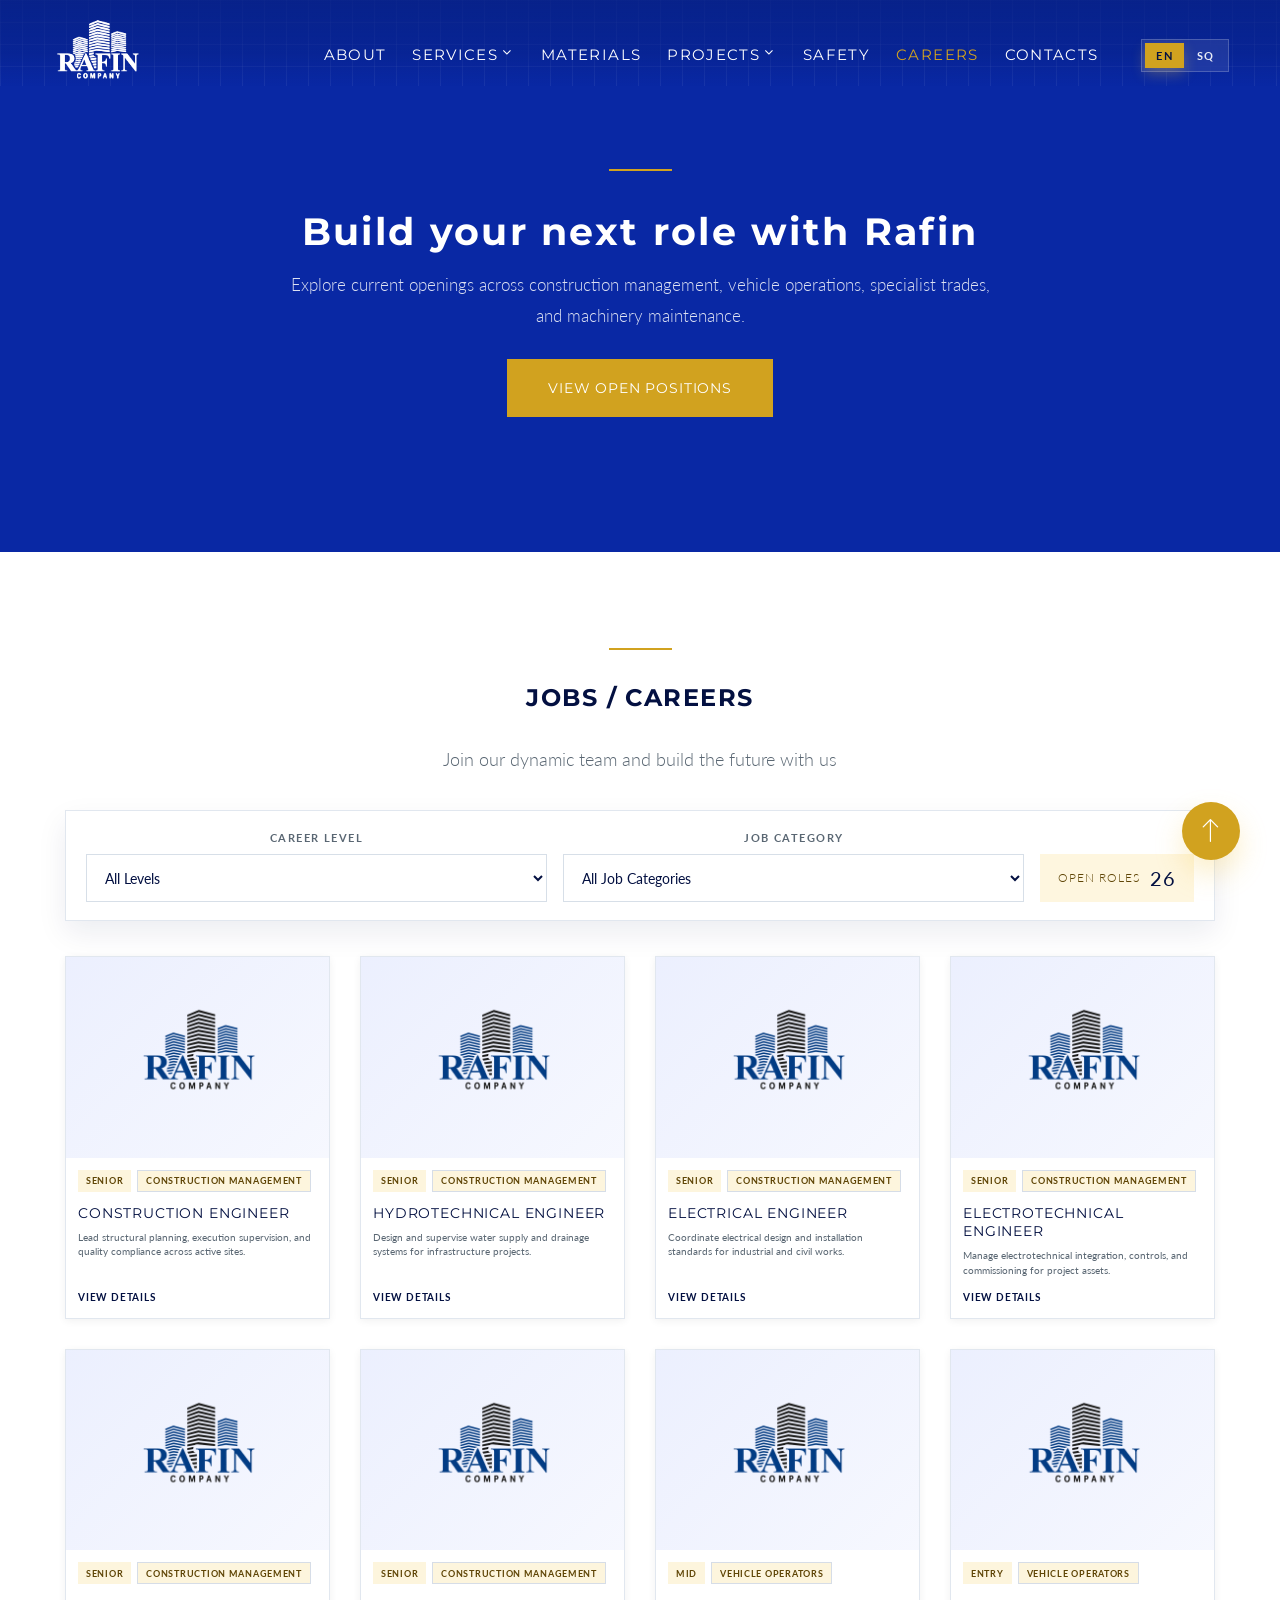
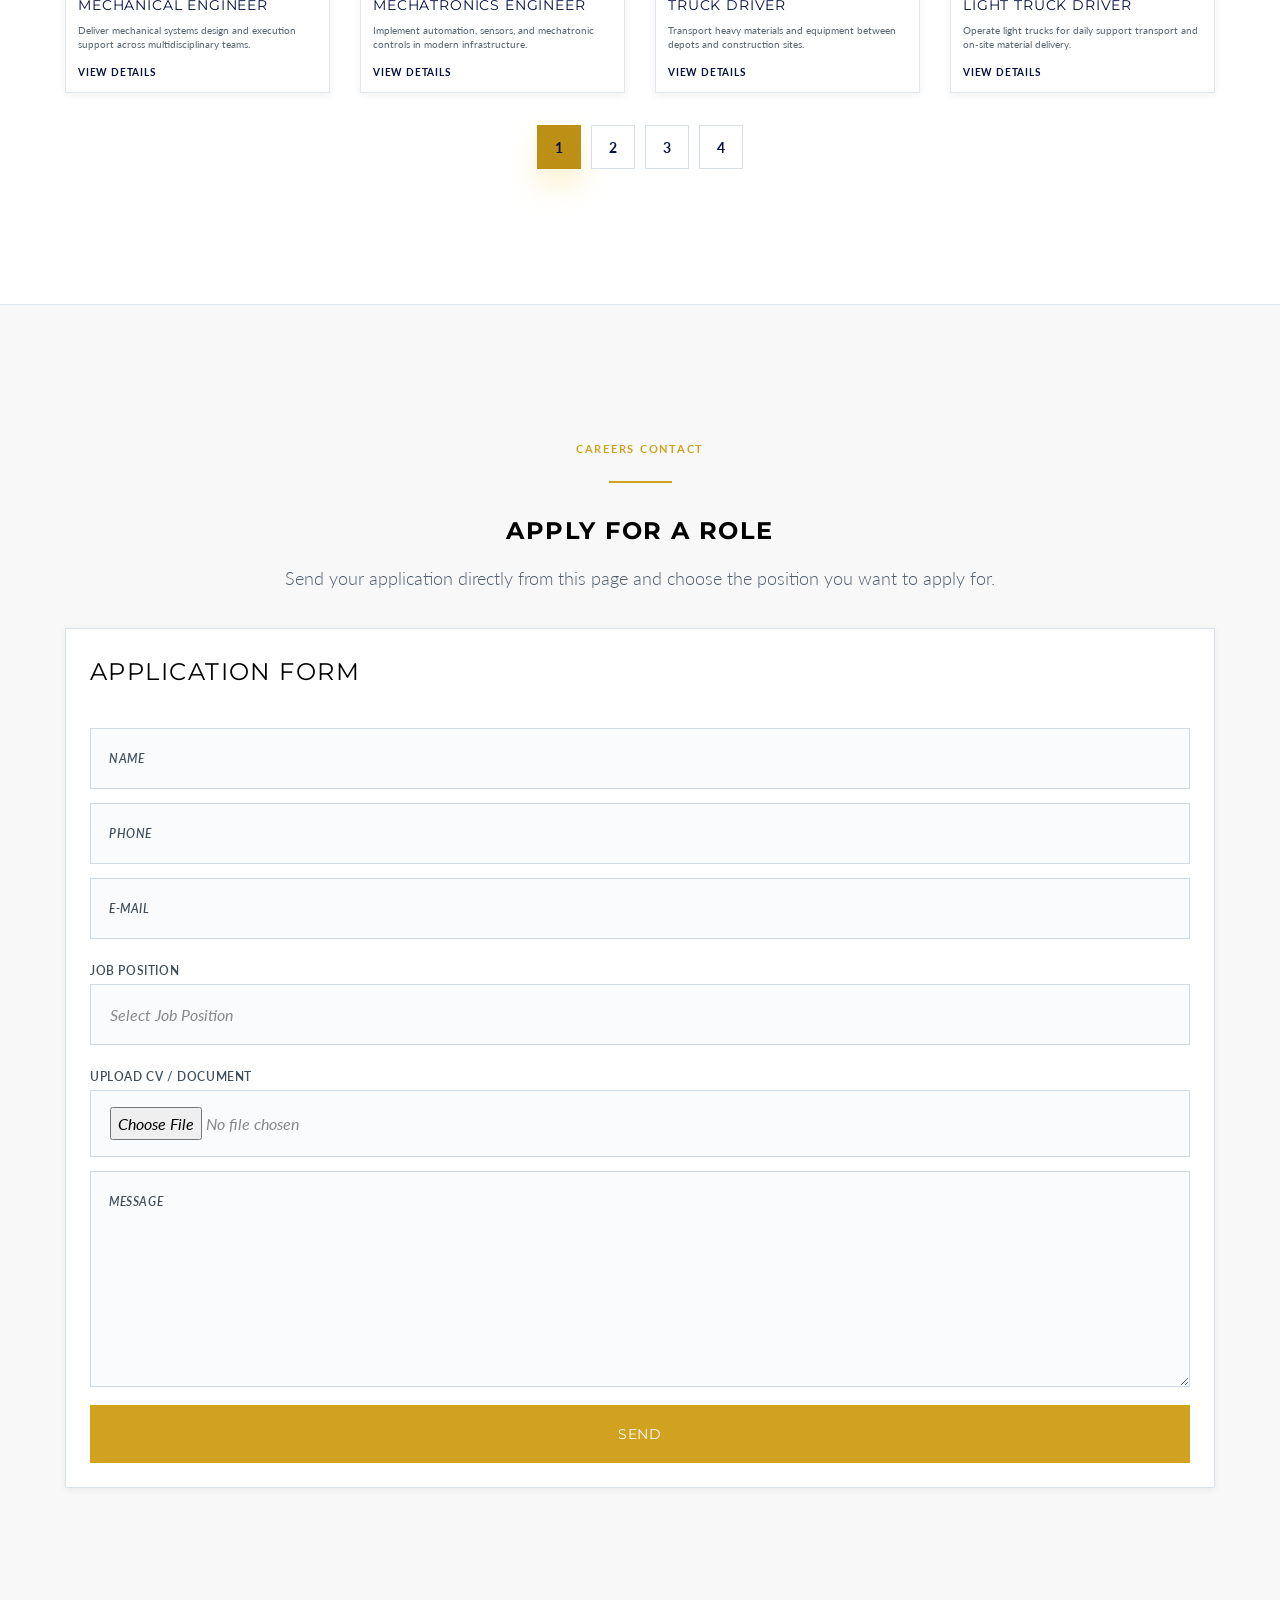
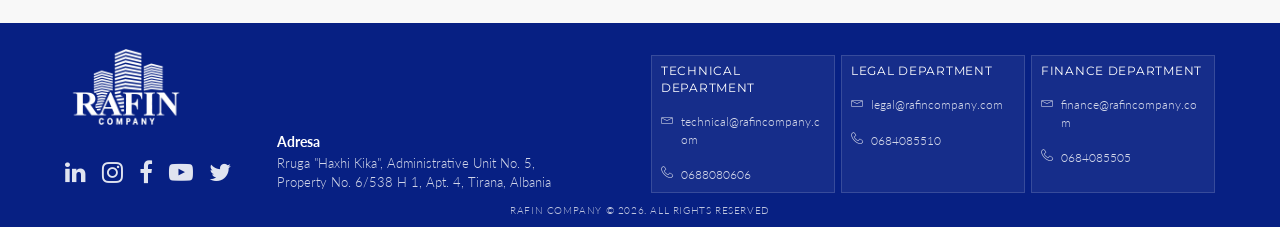
==== commit 5689d5ee: "Publish website updates and clean assets" ====
--- a/career.html
+++ b/career.html
@@ -1,4 +1,4 @@
-<!DOCTYPE html>
+﻿<!DOCTYPE html>
 <html class="wide wow-animation" lang="en">
 
 <head>
@@ -9,7 +9,7 @@
   <meta name="viewport" content="width=device-width, initial-scale=1">
   <meta http-equiv="X-UA-Compatible" content="IE=edge">
   <meta charset="utf-8">
-  <link rel="icon" href="images/favicon.ico" type="image/x-icon">
+  <link rel="icon" href="rafin-logo-white-transparent.png" type="image/png">
   <link rel="preconnect" href="https://fonts.googleapis.com">
   <link rel="preconnect" href="https://fonts.gstatic.com" crossorigin>
   <link rel="preload" as="style" href="https://fonts.googleapis.com/css2?family=Lato:ital,wght@0,300;1,300&family=Montserrat:wght@400;700&display=swap" onload="this.onload=null;this.rel='stylesheet'">
@@ -62,7 +62,7 @@
                   <li><a href="projects.html" id="nav-projects-link" data-i18n="projects">Projects</a>
                     <ul class="rd-navbar-dropdown" id="nav-projects-dropdown"></ul>
                   </li>
-                  <li><a href="siguria.html" data-i18n="Safety">Siguria</a></li>
+                  <li><a href="siguria.html" data-i18n="Safety">Safety</a></li>
                   <li class="active"><a href="career.html" data-i18n="Careers">Careers</a></li>
                   <li><a href="index.html#contacts" data-i18n="Contacts">Contacts</a></li>
                 </ul>
@@ -125,8 +125,8 @@
   <script src="js/seo-head.js" defer></script>
 
   <script src="js/core.min.js" defer></script>
-  <script src="js/script.js?v=mailfix-3" defer></script>
-  <script src="js/mail-forms.js?v=mailfix-3" defer></script>
+  <script src="js/script.js?v=mailfix-4" defer></script>
+  <script src="js/mail-forms.js?v=mailfix-4" defer></script>
 </body>
 
 </html>
--- a/css/redesign.css
+++ b/css/redesign.css
@@ -7,21 +7,25 @@
 */
 
 :root {
-  --rafin-ink: #111D4A;
+  --rafin-ink: #0437F2;
   --rafin-muted: #5a6773;
-  --rafin-dark: #111D4A;
-  --rafin-dark-soft: #1A275F;
+  --rafin-dark: #0437F2;
+  --rafin-dark-soft: #0437F2;
   --rafin-surface-white: #ffffff;
   --rafin-surface-warm: #f7f5ef;
   --rafin-surface-cool: #eef2f5;
   --rafin-surface-concrete: #e5e5e5;
-  --rafin-surface-ink: #111D4A;
-  --rafin-surface-charcoal: #0E173B;
+  --rafin-surface-ink: #0437F2;
+  --rafin-surface-charcoal: #0437F2;
   --rafin-border: rgba(255, 255, 255, 0.14);
-  --rafin-accent: #dca205;
-  --rafin-focus: 0 0 0 3px rgba(220, 162, 5, 0.38);
-  --rafin-ink-wash-soft: rgba(17, 29, 74, 0.04);
-  --rafin-ink-wash-strong: rgba(17, 29, 74, 0.1);
+  --rafin-accent-soft: #e3c663;
+  --rafin-accent: #d1a21f;
+  --rafin-accent-strong: #bc8f15;
+  --rafin-accent-deep: #a7760b;
+  --rafin-accent-ink: #5f4506;
+  --rafin-focus: 0 0 0 3px rgba(245, 199, 66, 0.38);
+  --rafin-ink-wash-soft: rgba(4, 55, 242, 0.04);
+  --rafin-ink-wash-strong: rgba(4, 55, 242, 0.1);
   --projects-filter-top: 76px;
 }
 
@@ -45,7 +49,7 @@
 
 .home-section-tint--topo {
   background-image:
-    radial-gradient(circle at top left, rgba(220, 162, 5, 0.08), transparent 24%),
+    radial-gradient(circle at top left, rgba(245, 199, 66, 0.08), transparent 24%),
     linear-gradient(180deg, rgba(247, 245, 239, 0.98) 0%, rgba(229, 229, 229, 0.72) 100%);
 }
 
@@ -53,7 +57,7 @@
 #about.home-section-tint--topo {
   background-color: var(--rafin-surface-warm);
   background-image:
-    radial-gradient(circle at 12% 16%, rgba(220, 162, 5, 0.12), transparent 24%),
+    radial-gradient(circle at 12% 16%, rgba(245, 199, 66, 0.12), transparent 24%),
     linear-gradient(180deg, rgba(255, 255, 255, 0.82) 0%, rgba(247, 245, 239, 0.98) 52%, rgba(239, 235, 227, 0.98) 100%);
 }
 
@@ -71,7 +75,7 @@
   position: absolute;
   inset: 0;
   background:
-    radial-gradient(circle at 50% 0%, rgba(220, 162, 5, 0.16), transparent 34%),
+    radial-gradient(circle at 50% 0%, rgba(245, 199, 66, 0.16), transparent 34%),
     linear-gradient(180deg, rgba(14, 23, 59, 0.76) 0%, rgba(17, 29, 74, 0.88) 100%);
   pointer-events: none;
   z-index: 0;
@@ -202,6 +206,16 @@
   z-index: 240;
   -webkit-transform: translateY(0);
   transform: translateY(0);
+  color: #fff !important;
+  background: var(--rafin-accent) !important;
+  box-shadow: 0 14px 28px rgba(245, 199, 66, 0.28);
+}
+
+.ui-to-top:hover,
+.ui-to-top:focus-visible {
+  color: #fff !important;
+  background: var(--rafin-banner) !important;
+  box-shadow: 0 16px 30px rgba(7, 32, 131, 0.28);
 }
 
 .mobile .ui-to-top,
@@ -373,7 +387,7 @@
 .page-header .modern-lang-switch .lang-toggle-item.active {
   color: #111;
   background: var(--rafin-accent);
-  box-shadow: 0 6px 14px rgba(211, 154, 41, 0.34);
+  box-shadow: 0 6px 14px rgba(245, 199, 66, 0.34);
 }
 
 .page-header .modern-lang-switch .lang-toggle-item:hover:not(.active) {
@@ -726,9 +740,9 @@
 
 .video-hero-button--secondary:hover,
 .video-hero-button--secondary:focus-visible {
-  color: #dca205;
-  border-color: #dca205;
-  background: rgba(220, 162, 5, 0.14);
+  color: var(--rafin-accent);
+  border-color: var(--rafin-accent);
+  background: rgba(245, 199, 66, 0.14);
 }
 
 @media (max-width: 991px) {
@@ -969,8 +983,8 @@
 }
 
 .project-hero__selector.project-hero__selector--active {
-  border-color: rgba(252, 163, 17, 0.95);
-  box-shadow: 0 0 0 1px rgba(252, 163, 17, 0.45), 0 18px 32px rgba(6, 12, 20, 0.24);
+  border-color: rgba(245, 199, 66, 0.95);
+  box-shadow: 0 0 0 1px rgba(245, 199, 66, 0.45), 0 18px 32px rgba(6, 12, 20, 0.24);
 }
 
 .project-hero__selector.project-hero__selector--active .project-hero__selector-thumb,
@@ -1029,7 +1043,7 @@
   border: 0 !important;
   box-shadow: none !important;
   transform: none !important;
-  color: #dca205 !important;
+  color: var(--rafin-accent) !important;
   text-decoration: underline;
   padding: 0 !important;
 }
@@ -1040,7 +1054,7 @@
   border: 0 !important;
   box-shadow: none !important;
   transform: none !important;
-  color: #dca205 !important;
+  color: var(--rafin-accent) !important;
   text-decoration: none;
 }
 
@@ -1247,8 +1261,8 @@
 
 .homepage-careers-cta__button:hover,
 .homepage-careers-cta__button:focus-visible {
-  background-color: #e6950f !important;
-  border-color: #e6950f !important;
+  background-color: var(--rafin-accent-strong) !important;
+  border-color: var(--rafin-accent-strong) !important;
   color: #000 !important;
 }
 
@@ -1856,7 +1870,7 @@
   display: block;
   width: 0;
   height: 100%;
-  background: linear-gradient(90deg, #f0be45 0%, #dca205 100%);
+  background: linear-gradient(90deg, var(--rafin-accent-soft) 0%, var(--rafin-accent) 100%);
   transition: width 0.45s ease;
 }
 
@@ -1983,8 +1997,8 @@
 
 .careers-hero__button:hover,
 .careers-hero__button:focus-visible {
-  background-color: #e6950f !important;
-  border-color: #e6950f !important;
+  background-color: var(--rafin-accent-strong) !important;
+  border-color: var(--rafin-accent-strong) !important;
   color: #000 !important;
 }
 
@@ -2302,8 +2316,8 @@
 }
 
 .careers-page .jobs-chip {
-  background: rgba(252, 163, 17, 0.16);
-  color: #8a5a00;
+  background: rgba(245, 199, 66, 0.16);
+  color: var(--rafin-accent-ink);
 }
 
 .careers-page .jobs-chip--ghost {
@@ -2577,8 +2591,8 @@
 
 .jobs-modal__close:hover,
 .jobs-modal__close:focus-visible {
-  background: #fca311;
-  border-color: #fca311;
+  background: var(--rafin-accent);
+  border-color: var(--rafin-accent);
   color: #111D4A;
 }
 
@@ -2671,8 +2685,8 @@
 .jobs-modal__apply {
   min-width: 190px;
   padding: 16px 28px;
-  border: 1px solid #fca311;
-  background: #fca311;
+  border: 1px solid var(--rafin-accent);
+  background: var(--rafin-accent);
   color: #111D4A;
   font-size: 12px;
   font-weight: 700;
@@ -4713,10 +4727,10 @@
 }
 
 .home-projects-showcase__cta--primary {
-  background: #DCA205;
-  border-color: #DCA205;
+  background: var(--rafin-accent);
+  border-color: var(--rafin-accent);
   color: #000000;
-  box-shadow: 0 18px 34px rgba(220, 162, 5, 0.24);
+  box-shadow: 0 18px 34px rgba(245, 199, 66, 0.24);
 }
 
 .home-projects-showcase__cta--secondary {
@@ -4733,8 +4747,8 @@
 
 .home-projects-showcase__cta--primary:hover,
 .home-projects-showcase__cta--primary:focus-visible {
-  background: #E6950F;
-  border-color: #E6950F;
+  background: var(--rafin-accent-strong);
+  border-color: var(--rafin-accent-strong);
   color: #000000;
   box-shadow: 0 20px 38px rgba(230, 149, 15, 0.3);
 }
@@ -5094,14 +5108,18 @@
 
 /* Phase 13: scoped redesign + responsive pass */
 :root {
-  --rafin-ink: #111D4A;
-  --rafin-dark: #111D4A;
-  --rafin-dark-soft: #1A275F;
-  --rafin-surface-ink: #111D4A;
-  --rafin-accent: #dca205;
-  --rafin-focus: 0 0 0 3px rgba(220, 162, 5, 0.38);
-  --rafin-ink-wash-soft: rgba(17, 29, 74, 0.05);
-  --rafin-ink-wash-strong: rgba(17, 29, 74, 0.12);
+  --rafin-ink: #0437F2;
+  --rafin-dark: #0437F2;
+  --rafin-dark-soft: #0437F2;
+  --rafin-surface-ink: #0437F2;
+  --rafin-accent-soft: #e3c663;
+  --rafin-accent: #d1a21f;
+  --rafin-accent-strong: #bc8f15;
+  --rafin-accent-deep: #a7760b;
+  --rafin-accent-ink: #5f4506;
+  --rafin-focus: 0 0 0 3px rgba(245, 199, 66, 0.38);
+  --rafin-ink-wash-soft: rgba(4, 55, 242, 0.05);
+  --rafin-ink-wash-strong: rgba(4, 55, 242, 0.12);
 }
 
 a,
@@ -6424,15 +6442,19 @@
 
 /* Phase 14: lighter blue palette, shorter shared header, compact footer, and homepage services refresh */
 :root {
-  --rafin-ink: #173960;
-  --rafin-dark: #2a67ab;
-  --rafin-dark-soft: #4d84c7;
-  --rafin-surface-ink: #1c4a82;
-  --rafin-surface-charcoal: #173b6d;
-  --rafin-accent: #dca205;
-  --rafin-focus: 0 0 0 3px rgba(220, 162, 5, 0.32);
-  --rafin-ink-wash-soft: rgba(42, 103, 171, 0.06);
-  --rafin-ink-wash-strong: rgba(42, 103, 171, 0.14);
+  --rafin-ink: #0437F2;
+  --rafin-dark: #0437F2;
+  --rafin-dark-soft: #0437F2;
+  --rafin-surface-ink: #0437F2;
+  --rafin-surface-charcoal: #0437F2;
+  --rafin-accent-soft: #e3c663;
+  --rafin-accent: #d1a21f;
+  --rafin-accent-strong: #bc8f15;
+  --rafin-accent-deep: #a7760b;
+  --rafin-accent-ink: #5f4506;
+  --rafin-focus: 0 0 0 3px rgba(245, 199, 66, 0.32);
+  --rafin-ink-wash-soft: rgba(4, 55, 242, 0.06);
+  --rafin-ink-wash-strong: rgba(4, 55, 242, 0.14);
   --projects-filter-top: 70px;
 }
 
@@ -6478,22 +6500,22 @@
 .page-header .rd-navbar-static.rd-navbar--is-clone,
 .rd-navbar-static.rd-navbar--is-stuck,
 .rd-navbar-static.rd-navbar--is-clone {
-  background: rgba(23, 59, 109, 0.94) !important;
+  background: rgba(4, 55, 242, 0.94) !important;
 }
 
 .page-header .rd-navbar-nav > li > .rd-navbar-dropdown {
-  border-color: rgba(91, 155, 223, 0.28);
-  background: linear-gradient(180deg, rgba(28, 74, 130, 0.98) 0%, rgba(23, 59, 109, 0.98) 100%);
-  box-shadow: 0 14px 30px rgba(23, 59, 109, 0.2);
+  border-color: rgba(4, 55, 242, 0.28);
+  background: linear-gradient(180deg, rgba(4, 55, 242, 0.98) 0%, rgba(4, 55, 242, 0.98) 100%);
+  box-shadow: 0 14px 30px rgba(4, 55, 242, 0.2);
 }
 
 #services + .section-md.bg-accent.text-center {
-  background: linear-gradient(135deg, #3f78bf 0%, #2c629f 52%, #1b477f 100%);
+  background: linear-gradient(135deg, #0437F2 0%, #0437F2 100%);
 }
 
 #services + .section-md.bg-accent.text-center::before {
   background:
-    radial-gradient(circle at 18% 22%, rgba(91, 155, 223, 0.22), transparent 32%),
+    radial-gradient(circle at 18% 22%, rgba(4, 55, 242, 0.22), transparent 32%),
     linear-gradient(180deg, rgba(255, 255, 255, 0.06) 0%, rgba(255, 255, 255, 0) 100%);
 }
 
@@ -6534,10 +6556,17 @@
   height: 60px;
   margin: 0 auto 18px;
   border-radius: 0;
-  background: var(--rafin-dark);
+  background: transparent;
+  color: var(--rafin-dark);
+  font-size: 30px;
+  box-shadow: none;
+}
+
+#services .service-feature-card:hover .service-feature-card__icon,
+#services .service-feature-card:focus-visible .service-feature-card__icon {
+  background: #0437F2;
   color: #fff;
-  font-size: 30px;
-  box-shadow: 0 12px 24px rgba(42, 103, 171, 0.22);
+  box-shadow: 0 12px 24px rgba(4, 55, 242, 0.22);
 }
 
 #services .service-feature-card__title {
@@ -6563,13 +6592,580 @@
 }
 
 .redesign-footer-main {
-  background: linear-gradient(180deg, #285996 0%, #1b447c 100%);
+  background: linear-gradient(180deg, #0437F2 0%, #0437F2 100%);
   padding: 10px 0 0 !important;
 }
 
 .redesign-footer-bottom {
-  background: #163865;
+  background: #0437F2;
   padding: 4px 0 !important;
+}
+
+.page-header .rd-navbar-static .rd-navbar-inner,
+.page-header .rd-navbar-static.rd-navbar_boxed .rd-navbar-inner,
+.page-header .rd-navbar-static.rd-navbar--is-stuck .rd-navbar-inner,
+.page-header .rd-navbar-static.rd-navbar--is-clone .rd-navbar-inner {
+  padding-bottom: 0 !important;
+}
+
+#home-stats-container {
+  padding-top: 15px;
+  padding-bottom: 15px;
+}
+
+#home-stats-container .home-stat-card {
+  min-height: 140px;
+  padding: 10px 0;
+}
+
+@media (min-width: 1400px) {
+  #home-stats-container {
+    padding-top: 19px;
+    padding-bottom: 19px;
+  }
+
+  #home-stats-container .home-stat-card {
+    min-height: 150px;
+    padding: 14px 0;
+  }
+}
+
+html body .button-primary:hover,
+html body .button-primary:focus,
+html body .button-primary:active,
+html body .button-default:hover,
+html body .button-default:focus,
+html body .button-default:active,
+html body .button-black:hover,
+html body .button-black:focus,
+html body .button-black:active,
+html body .button-gray-dark:hover,
+html body .button-gray-dark:focus,
+html body .button-gray-dark:active {
+  background-color: var(--rafin-surface-ink);
+  border-color: var(--rafin-surface-ink);
+  color: #fff;
+}
+
+.video-hero-section,
+.project-hero,
+.project-hero.project-hero--has-image,
+.project-hero.project-hero--has-video,
+.project-hero.project-hero--has-color,
+#services + .section-md.bg-accent.text-center,
+.redesign-footer-main,
+.redesign-footer-bottom,
+.page-header .rd-navbar-static.rd-navbar--is-stuck,
+.page-header .rd-navbar-static.rd-navbar--is-clone,
+.rd-navbar-static.rd-navbar--is-stuck,
+.rd-navbar-static.rd-navbar--is-clone,
+.page-header .rd-navbar-fixed .rd-navbar-panel,
+.page-header .rd-navbar-fixed .rd-navbar-nav-wrap,
+.page-header .rd-navbar-fixed .rd-navbar-top-panel__content,
+.project-page .page-header .rd-navbar-static .rd-navbar-inner,
+.project-page .page-header .rd-navbar-static.rd-navbar_boxed .rd-navbar-inner,
+.project-page .page-header .rd-navbar-static.rd-navbar--is-stuck .rd-navbar-inner,
+.project-page .page-header .rd-navbar-static.rd-navbar--is-clone .rd-navbar-inner {
+  background: var(--rafin-header-footer) !important;
+}
+
+.video-hero-bg::after,
+#about + .section.bg-gray-dark.parallax-container .parallax-content::before,
+#services + .section-md.bg-accent.text-center::before {
+  background: rgba(10, 49, 196, 0.12) !important;
+}
+
+:root {
+  --rafin-tone-100: #4166F5;
+  --rafin-tone-200: #204CF3;
+  --rafin-tone-300: #0C39E5;
+  --rafin-tone-400: #0A31C4;
+  --rafin-tone-500: #0928A4;
+  --rafin-tone-600: #072083;
+  --rafin-tone-700: #051862;
+  --rafin-tone-800: #031041;
+  --rafin-accent-soft: #e3c663;
+  --rafin-accent: #d1a21f;
+  --rafin-accent-strong: #bc8f15;
+  --rafin-accent-deep: #a7760b;
+  --rafin-accent-ink: #5f4506;
+  --rafin-blue-core: #0437F2;
+  --rafin-blue-strong: #2b57ff;
+  --rafin-blue-soft: #7594ff;
+  --rafin-blue-deep: #0329c7;
+  --rafin-blue-night: #021d8f;
+  --rafin-blue-mist: #dfe7ff;
+  --rafin-ink: #031041;
+  --rafin-dark: #031041;
+  --rafin-dark-soft: #051862;
+  --rafin-surface-ink: #0A31C4;
+  --rafin-surface-charcoal: #072083;
+  --rafin-header-footer: #072083;
+  --rafin-banner: #0928A4;
+  --rafin-focus: 0 0 0 3px rgba(245, 199, 66, 0.36);
+  --rafin-ink-wash-soft: rgba(12, 57, 229, 0.06);
+  --rafin-ink-wash-strong: rgba(7, 32, 131, 0.14);
+}
+
+@media (min-width: 1200px) {
+  .page-header .rd-navbar-static .rd-navbar-inner,
+  .page-header .rd-navbar-static.rd-navbar_boxed .rd-navbar-inner {
+    min-height: 76px !important;
+    padding-top: 8px !important;
+    padding-bottom: 0 !important;
+  }
+
+  .page-header .rd-navbar-static.rd-navbar--is-stuck .rd-navbar-inner,
+  .page-header .rd-navbar-static.rd-navbar--is-clone .rd-navbar-inner,
+  .rd-navbar-static.rd-navbar--is-stuck .rd-navbar-inner,
+  .rd-navbar-static.rd-navbar--is-clone .rd-navbar-inner {
+    min-height: 64px !important;
+    padding-top: 6px !important;
+    padding-bottom: 0 !important;
+  }
+
+  .page-header .rd-navbar-brand img {
+    height: 54px !important;
+    max-height: 54px !important;
+    width: auto !important;
+  }
+}
+
+#about + .section.bg-gray-dark.parallax-container .section-lg {
+  padding-top: 34px !important;
+  padding-bottom: 34px !important;
+}
+
+#home-stats-container {
+  padding-top: 6px !important;
+  padding-bottom: 6px !important;
+}
+
+#home-stats-container .home-stat-card {
+  min-height: auto !important;
+  padding: 4px 0 !important;
+}
+
+#home-stats-container .box-counter__wrap {
+  margin-top: 0 !important;
+}
+
+#home-stats-container .box-counter__title {
+  margin-top: 8px !important;
+}
+
+#news.news-carousel-section {
+  background: var(--rafin-banner) !important;
+}
+
+#news.news-carousel-section::before {
+  background: none !important;
+}
+
+.home-projects-section,
+#projects.home-projects-section {
+  background: var(--rafin-blue-mist) !important;
+}
+
+#projects .home-projects-showcase__tab:hover,
+#projects .home-projects-showcase__tab:focus-visible {
+  background: rgba(65, 102, 245, 0.12) !important;
+  border-color: rgba(32, 76, 243, 0.24) !important;
+  color: #1b2230 !important;
+}
+
+#projects .home-projects-showcase__tab.is-active,
+#projects .home-projects-showcase__tab.is-active:hover,
+#projects .home-projects-showcase__tab.is-active:focus-visible {
+  background: var(--rafin-tone-200) !important;
+  border-color: var(--rafin-tone-200) !important;
+  color: #ffffff !important;
+  box-shadow: 0 18px 36px rgba(32, 76, 243, 0.2) !important;
+}
+
+.home-projects-showcase__cta--secondary {
+  border-color: rgba(32, 76, 243, 0.16) !important;
+  color: #1b2230 !important;
+}
+
+.home-projects-showcase__cta--secondary:hover,
+.home-projects-showcase__cta--secondary:focus-visible {
+  background: rgba(65, 102, 245, 0.1) !important;
+  border-color: rgba(12, 57, 229, 0.24) !important;
+  color: #1b2230 !important;
+  box-shadow: 0 16px 30px rgba(12, 57, 229, 0.08) !important;
+}
+
+.page-header .rd-navbar-static.rd-navbar--is-stuck,
+.page-header .rd-navbar-static.rd-navbar--is-clone,
+.rd-navbar-static.rd-navbar--is-stuck,
+.rd-navbar-static.rd-navbar--is-clone {
+  background: var(--rafin-header-footer) !important;
+}
+
+.page-header .rd-navbar-static {
+  isolation: isolate;
+}
+
+.page-header .rd-navbar-static::before {
+  content: "";
+  position: absolute;
+  top: 0;
+  left: 0;
+  right: 0;
+  height: 84%;
+  z-index: 0;
+  pointer-events: none;
+  background:
+    linear-gradient(180deg, rgba(7, 32, 131, 0.78) 0%, rgba(7, 32, 131, 0.46) 62%, rgba(7, 32, 131, 0) 100%),
+    linear-gradient(90deg, rgba(255, 255, 255, 0.06) 1px, transparent 1px),
+    linear-gradient(180deg, rgba(255, 255, 255, 0.05) 1px, transparent 1px);
+  background-size: 100% 100%, 22px 22px, 22px 22px;
+  background-position: 0 0, 0 0, 0 0;
+  transition: height 0.38s ease, background 0.38s ease, opacity 0.38s ease;
+  opacity: 1;
+}
+
+.page-header .rd-navbar-static > * {
+  position: relative;
+  z-index: 1;
+}
+
+.page-header .rd-navbar-static.rd-navbar--is-stuck::before,
+.page-header .rd-navbar-static.rd-navbar--is-clone::before,
+.rd-navbar-static.rd-navbar--is-stuck::before,
+.rd-navbar-static.rd-navbar--is-clone::before {
+  height: 100%;
+  background:
+    linear-gradient(180deg, rgba(7, 32, 131, 0.98) 0%, rgba(7, 32, 131, 0.98) 100%),
+    linear-gradient(90deg, rgba(255, 255, 255, 0.04) 1px, transparent 1px),
+    linear-gradient(180deg, rgba(255, 255, 255, 0.035) 1px, transparent 1px);
+  background-size: 100% 100%, 22px 22px, 22px 22px;
+}
+
+.page-header .rd-navbar-nav > li > .rd-navbar-dropdown {
+  border-color: rgba(32, 76, 243, 0.26) !important;
+  background: var(--rafin-tone-600) !important;
+  box-shadow: 0 14px 30px rgba(5, 24, 98, 0.24) !important;
+}
+
+#services + .section-md.bg-accent.text-center {
+  background: var(--rafin-banner) !important;
+}
+
+#services .service-feature-card:hover .service-feature-card__icon,
+#services .service-feature-card:focus-visible .service-feature-card__icon {
+  background: var(--rafin-tone-100) !important;
+  box-shadow: 0 12px 24px rgba(65, 102, 245, 0.22) !important;
+}
+
+.redesign-footer-main {
+  background: var(--rafin-header-footer) !important;
+}
+
+.redesign-footer-bottom {
+  background: var(--rafin-header-footer) !important;
+}
+
+.careers-hero,
+.inner-page-hero {
+  background: var(--rafin-banner) !important;
+}
+
+.projects-page .projects-page-hero.category-hero--fallback {
+  background: var(--rafin-banner) !important;
+}
+
+.careers-listing-section {
+  background: var(--rafin-banner) !important;
+}
+
+.page-header .modern-lang-switch .lang-toggle-item.active {
+  background: var(--rafin-accent) !important;
+  color: var(--rafin-tone-800) !important;
+  box-shadow: 0 6px 14px rgba(245, 199, 66, 0.28) !important;
+}
+
+.video-hero-button--secondary:hover,
+.video-hero-button--secondary:focus-visible {
+  color: var(--rafin-accent) !important;
+  border-color: var(--rafin-accent) !important;
+  background: rgba(245, 199, 66, 0.16) !important;
+}
+
+.inner-page-hero::before,
+.category-hero-overlay {
+  background:
+    radial-gradient(circle at 14% 18%, rgba(245, 199, 66, 0.18), transparent 26%),
+    linear-gradient(180deg, rgba(7, 32, 131, 0.16) 0%, rgba(3, 16, 65, 0.24) 100%) !important;
+}
+
+.careers-page-section .heading-decorated,
+.careers-page-section .heading-decorated::before,
+.careers-page .jobs-filter-control,
+.careers-page .jobs-filter-control:focus,
+.careers-page .jobs-filter-control:active,
+.careers-page .jobs-role-count strong,
+.careers-page .jobs-card h6,
+.careers-page .jobs-apply-link,
+.careers-page .jobs-empty-state h6,
+.jobs-pagination__button,
+.jobs-modal__header h5,
+.jobs-modal__fact strong,
+.jobs-modal__section h6,
+.jobs-modal__apply {
+  color: var(--rafin-ink) !important;
+}
+
+.careers-page .jobs-filter-control:focus,
+.careers-page .jobs-filter-control:active {
+  border-color: var(--rafin-tone-400) !important;
+}
+
+.careers-page .jobs-card__media,
+.jobs-card__media {
+  background: linear-gradient(135deg, rgba(65, 102, 245, 0.1), rgba(32, 76, 243, 0.04)) !important;
+}
+
+.jobs-pagination__button:hover,
+.jobs-pagination__button:focus-visible,
+.jobs-pagination__button.is-active,
+.jobs-modal__apply:hover,
+.jobs-modal__apply:focus-visible {
+  border-color: var(--rafin-accent) !important;
+  background: var(--rafin-accent) !important;
+  color: var(--rafin-tone-800) !important;
+}
+
+.project-page .project-hero {
+  background: linear-gradient(180deg, #f7f8fb 0%, var(--rafin-blue-mist) 100%) !important;
+}
+
+.project-page .project-info-box {
+  border-color: rgba(12, 57, 229, 0.12) !important;
+  box-shadow: 0 16px 32px rgba(5, 24, 98, 0.08) !important;
+}
+
+.project-page .project-hero__media-frame {
+  border-color: rgba(12, 57, 229, 0.14) !important;
+  box-shadow: 0 20px 44px rgba(5, 24, 98, 0.08) !important;
+}
+
+.project-page .project-hero__selector {
+  border-color: rgba(12, 57, 229, 0.16) !important;
+  background: rgba(65, 102, 245, 0.08) !important;
+}
+
+.project-page .project-hero__selector::after {
+  background: linear-gradient(180deg, rgba(3, 16, 65, 0) 0%, rgba(3, 16, 65, 0.46) 100%) !important;
+}
+
+.project-page .project-detail-nav-card,
+.project-page .project-detail-nav-all {
+  border-color: rgba(12, 57, 229, 0.12) !important;
+}
+
+.project-page .project-detail-nav-card:hover,
+.project-page .project-detail-nav-card:focus-visible,
+.project-page .project-detail-nav-all:hover,
+.project-page .project-detail-nav-all:focus-visible {
+  border-color: rgba(12, 57, 229, 0.24) !important;
+  box-shadow: 0 6px 18px rgba(5, 24, 98, 0.1) !important;
+}
+
+.news-carousel__button:hover,
+.news-carousel__button:focus-visible,
+.news-carousel-section__cta,
+.home-projects-showcase__cta--primary,
+.homepage-careers-cta__button:hover,
+.homepage-careers-cta__button:focus-visible,
+.careers-hero__button:hover,
+.careers-hero__button:focus-visible {
+  background: var(--rafin-accent) !important;
+  border-color: var(--rafin-accent) !important;
+  color: var(--rafin-tone-800) !important;
+}
+
+.home-projects-showcase__cta--primary:hover,
+.home-projects-showcase__cta--primary:focus-visible {
+  background: var(--rafin-accent-strong) !important;
+  border-color: var(--rafin-accent-strong) !important;
+  color: var(--rafin-tone-800) !important;
+  box-shadow: 0 20px 38px rgba(245, 199, 66, 0.3) !important;
+}
+
+.news-carousel__progress-bar {
+  background: linear-gradient(90deg, var(--rafin-accent-soft) 0%, var(--rafin-accent) 100%) !important;
+}
+
+.careers-page .jobs-chip,
+.jobs-chip {
+  background: rgba(245, 199, 66, 0.18) !important;
+  color: var(--rafin-accent-ink) !important;
+}
+
+.project-page .project-hero__selector.project-hero__selector--active,
+.project-page .project-hero__selector:hover,
+.project-page .project-hero__selector:focus-visible {
+  border-color: var(--rafin-accent) !important;
+}
+
+#services + .section-md.bg-accent.text-center::before {
+  background:
+    radial-gradient(circle at 18% 22%, rgba(245, 199, 66, 0.16), transparent 30%),
+    linear-gradient(180deg, rgba(255, 255, 255, 0.04) 0%, rgba(255, 255, 255, 0) 100%) !important;
+}
+
+#projects.home-projects-section {
+  background:
+    radial-gradient(circle at top left, rgba(245, 199, 66, 0.07), transparent 30%),
+    linear-gradient(180deg, #ffffff 0%, #f3f4f6 100%) !important;
+}
+
+#jobs.homepage-careers-cta {
+  background:
+    radial-gradient(circle at 16% 24%, rgba(245, 199, 66, 0.08), transparent 22%),
+    radial-gradient(circle at 84% 30%, rgba(17, 29, 74, 0.05), transparent 24%),
+    linear-gradient(180deg, #f2efe7 0%, #ebe8df 48%, #e7ecef 100%) !important;
+}
+
+.homepage-news::before {
+  background:
+    radial-gradient(circle at top left, rgba(245, 199, 66, 0.18), transparent 32%),
+    linear-gradient(180deg, rgba(255, 255, 255, 0.78) 0%, rgba(228, 234, 241, 0.82) 100%) !important;
+}
+
+.news-carousel-section::before {
+  background:
+    radial-gradient(circle at 12% 18%, rgba(245, 199, 66, 0.18), transparent 26%),
+    radial-gradient(circle at 86% 14%, rgba(255, 255, 255, 0.08), transparent 18%),
+    linear-gradient(180deg, rgba(255, 255, 255, 0.04) 0%, rgba(255, 255, 255, 0) 42%) !important;
+}
+
+.news-card:hover,
+.news-card:focus-within {
+  border-color: rgba(245, 199, 66, 0.9) !important;
+}
+
+.jobs-role-count {
+  background: rgba(245, 199, 66, 0.17) !important;
+  color: var(--rafin-accent-ink) !important;
+}
+
+.project-hero__selector.project-hero__selector--active,
+.project-page .project-hero__selector.project-hero__selector--active,
+.project-page .project-hero__selector:hover,
+.project-page .project-hero__selector:focus-visible {
+  box-shadow: 0 0 0 1px rgba(245, 199, 66, 0.45), 0 18px 32px rgba(6, 12, 20, 0.24) !important;
+}
+
+html body .button-primary:hover,
+html body .button-primary:focus,
+html body .button-primary:active,
+.button.button-primary:hover,
+.button.button-primary:focus,
+.button.button-primary:active,
+.button.homepage-careers-cta__button:hover,
+.button.homepage-careers-cta__button:focus-visible,
+.button.homepage-careers-cta__button:active,
+.button.careers-hero__button:hover,
+.button.careers-hero__button:focus-visible,
+.button.careers-hero__button:active,
+.button.news-carousel-section__cta:hover,
+.button.news-carousel-section__cta:focus-visible,
+.button.news-carousel-section__cta:active,
+.button.home-projects-showcase__cta--primary:hover,
+.button.home-projects-showcase__cta--primary:focus-visible,
+.button.home-projects-showcase__cta--primary:active,
+.button:not(.button-link):not(.video-hero-button).button-primary:hover,
+.button:not(.button-link):not(.video-hero-button).button-primary:focus,
+.button:not(.button-link):not(.video-hero-button).button-primary:active,
+.button:not(.button-link):not(.video-hero-button).homepage-careers-cta__button:hover,
+.button:not(.button-link):not(.video-hero-button).homepage-careers-cta__button:focus-visible,
+.button:not(.button-link):not(.video-hero-button).homepage-careers-cta__button:active,
+.button:not(.button-link):not(.video-hero-button).careers-hero__button:hover,
+.button:not(.button-link):not(.video-hero-button).careers-hero__button:focus-visible,
+.button:not(.button-link):not(.video-hero-button).careers-hero__button:active,
+.button:not(.button-link):not(.video-hero-button).news-carousel-section__cta:hover,
+.button:not(.button-link):not(.video-hero-button).news-carousel-section__cta:focus-visible,
+.button:not(.button-link):not(.video-hero-button).news-carousel-section__cta:active,
+.button:not(.button-link):not(.video-hero-button).home-projects-showcase__cta--primary:hover,
+.button:not(.button-link):not(.video-hero-button).home-projects-showcase__cta--primary:focus-visible,
+.button:not(.button-link):not(.video-hero-button).home-projects-showcase__cta--primary:active,
+.context-dark .button-primary:hover,
+.context-dark .button-primary:focus,
+.context-dark .button-primary:active,
+.bg-accent .button-primary:hover,
+.bg-accent .button-primary:focus,
+.bg-accent .button-primary:active,
+.bg-gray-dark .button-primary:hover,
+.bg-gray-dark .button-primary:focus,
+.bg-gray-dark .button-primary:active,
+.bg-gray-darker .button-primary:hover,
+.bg-gray-darker .button-primary:focus,
+.bg-gray-darker .button-primary:active,
+.bg-image-4 .button-primary:hover,
+.bg-image-4 .button-primary:focus,
+.bg-image-4 .button-primary:active,
+.bg-image-6 .button-primary:hover,
+.bg-image-6 .button-primary:focus,
+.bg-image-6 .button-primary:active,
+.news-carousel-section__cta:hover,
+.news-carousel-section__cta:focus-visible,
+.news-carousel__button:hover,
+.news-carousel__button:focus-visible,
+.home-projects-showcase__cta--primary:hover,
+.home-projects-showcase__cta--primary:focus-visible,
+.homepage-careers-cta__button:hover,
+.homepage-careers-cta__button:focus-visible,
+.careers-hero__button:hover,
+.careers-hero__button:focus-visible,
+.homepage-news__archive:hover,
+.homepage-news__archive:focus-visible,
+.jobs-pagination__button:hover,
+.jobs-pagination__button:focus-visible,
+.jobs-pagination__button.is-active,
+.jobs-modal__apply:hover,
+.jobs-modal__apply:focus-visible,
+.jobs-modal__close:hover,
+.jobs-modal__close:focus-visible {
+  background: var(--rafin-accent-strong) !important;
+  background-color: var(--rafin-accent-strong) !important;
+  border-color: var(--rafin-accent-strong) !important;
+  color: var(--rafin-tone-800) !important;
+  box-shadow: 0 16px 30px rgba(245, 199, 66, 0.26) !important;
+}
+
+html body .button-primary:active,
+.button.button-primary:active,
+.button.homepage-careers-cta__button:active,
+.button.careers-hero__button:active,
+.button.news-carousel-section__cta:active,
+.button.home-projects-showcase__cta--primary:active,
+.button:not(.button-link):not(.video-hero-button).button-primary:active,
+.button:not(.button-link):not(.video-hero-button).homepage-careers-cta__button:active,
+.button:not(.button-link):not(.video-hero-button).careers-hero__button:active,
+.button:not(.button-link):not(.video-hero-button).news-carousel-section__cta:active,
+.button:not(.button-link):not(.video-hero-button).home-projects-showcase__cta--primary:active,
+.context-dark .button-primary:active,
+.bg-accent .button-primary:active,
+.bg-gray-dark .button-primary:active,
+.bg-gray-darker .button-primary:active,
+.bg-image-4 .button-primary:active,
+.bg-image-6 .button-primary:active,
+.home-projects-showcase__cta--primary:active,
+.news-carousel-section__cta:active,
+.news-carousel__button:active,
+.homepage-careers-cta__button:active,
+.careers-hero__button:active,
+.homepage-news__archive:active,
+.jobs-pagination__button:active,
+.jobs-modal__apply:active,
+.jobs-modal__close:active {
+  background: var(--rafin-accent-deep) !important;
+  background-color: var(--rafin-accent-deep) !important;
+  border-color: var(--rafin-accent-deep) !important;
+  color: var(--rafin-tone-800) !important;
 }
 
 .footer-brand-wrap {
@@ -6583,16 +7179,33 @@
 
 .footer-content-row {
   display: flex;
-  align-items: stretch;
+  align-items: flex-end;
   justify-content: flex-end;
-  gap: 8px;
-}
-
-.footer-address-card {
-  margin-top: 0;
-  padding: 8px 10px;
-  flex: 0 0 220px;
-  max-width: 220px;
+  gap: 12px;
+}
+
+.footer-address-line {
+  margin: 0;
+  display: block;
+  flex: 0 0 280px;
+  max-width: 280px;
+  color: rgba(255, 255, 255, 0.82);
+  font-size: 13px;
+  line-height: 1.5;
+  white-space: normal;
+}
+
+.footer-address-line__title {
+  display: block;
+  margin-bottom: 2px;
+  color: #fff;
+  font-size: 14px;
+  font-weight: 700;
+}
+
+.footer-address-line__text {
+  display: block;
+  color: rgba(255, 255, 255, 0.82);
 }
 
 .footer-social-list {
@@ -6638,6 +7251,41 @@
   transform: scale(1.12);
 }
 
+.projects-page .projects-filter-btn:hover,
+.projects-page .projects-filter-btn:focus-visible,
+.projects-page .projects-filter-btn.active {
+  border-color: var(--rafin-banner) !important;
+  background: var(--rafin-banner) !important;
+  background-color: var(--rafin-banner) !important;
+  color: #fff !important;
+}
+
+.home-page .video-hero-section {
+  min-height: 100vh !important;
+  min-height: 100svh !important;
+  min-height: 100dvh !important;
+}
+
+.home-page .video-hero-content {
+  min-height: 100vh;
+  min-height: 100svh;
+  min-height: 100dvh;
+  display: flex;
+  align-items: flex-end;
+}
+
+.home-page .video-hero-content > .container {
+  width: 100%;
+}
+
+.home-page .video-hero-bg::after {
+  background: transparent !important;
+}
+
+html.rd-navbar-fixed-linked .home-page .page {
+  padding-top: 0 !important;
+}
+
 .footer-brand-wrap img {
   width: 120px;
   height: 120px;
@@ -6656,10 +7304,15 @@
   margin-left: 0;
 }
 
-.footer-address-card p,
+#about .row.justify-content-md-center > div:last-child img {
+  border-radius: 18px;
+  box-shadow: 0 24px 54px rgba(3, 16, 65, 0.18), 0 10px 24px rgba(10, 49, 196, 0.12);
+  border: 1px solid rgba(10, 49, 196, 0.1);
+}
+
+.footer-address-line,
 .footer-department-card a {
-  font-size: 11px;
-  line-height: 1.4;
+  line-height: 1.5;
 }
 
 .footer-department-card h6 {
@@ -6696,7 +7349,6 @@
 }
 
 @media (max-width: 1199px) {
-  .footer-address-card,
   .footer-department-card {
     max-width: none;
   }
@@ -6705,9 +7357,10 @@
     display: block;
   }
 
-  .footer-address-card {
-    margin-top: 8px;
-    flex: 0 0 auto;
+  .footer-address-line {
+    margin-top: 10px;
+    display: block;
+    white-space: normal;
   }
 
   .footer-departments-grid {
@@ -6735,3 +7388,39 @@
     grid-template-columns: 1fr;
   }
 }
+
+/* Category hero and project metadata color polish */
+.category-page .category-hero,
+.category-page .category-hero.category-hero--has-media,
+.category-page .category-hero.category-hero--fallback {
+  background-image: none !important;
+  background-color: var(--rafin-header-footer, #072083) !important;
+}
+
+.category-page .category-hero-overlay {
+  background: none !important;
+}
+
+.project-page #project-info-heading,
+.project-page .project-info-item strong,
+.project-page .project-info-item [class^="lbl-"] {
+  color: var(--rafin-accent) !important;
+}
+
+.project-page .page-header .rd-navbar-static::before,
+.project-page .page-header .rd-navbar-static.rd-navbar--is-stuck::before,
+.project-page .page-header .rd-navbar-static.rd-navbar--is-clone::before {
+  content: none !important;
+  display: none !important;
+}
+
+.project-page .page-header .rd-navbar-static .rd-navbar-inner,
+.project-page .page-header .rd-navbar-static.rd-navbar_boxed .rd-navbar-inner,
+.project-page .page-header .rd-navbar-static.rd-navbar--is-stuck .rd-navbar-inner,
+.project-page .page-header .rd-navbar-static.rd-navbar--is-clone .rd-navbar-inner {
+  box-shadow: none !important;
+}
+
+.project-page .project-description h5 {
+  color: var(--rafin-accent) !important;
+}
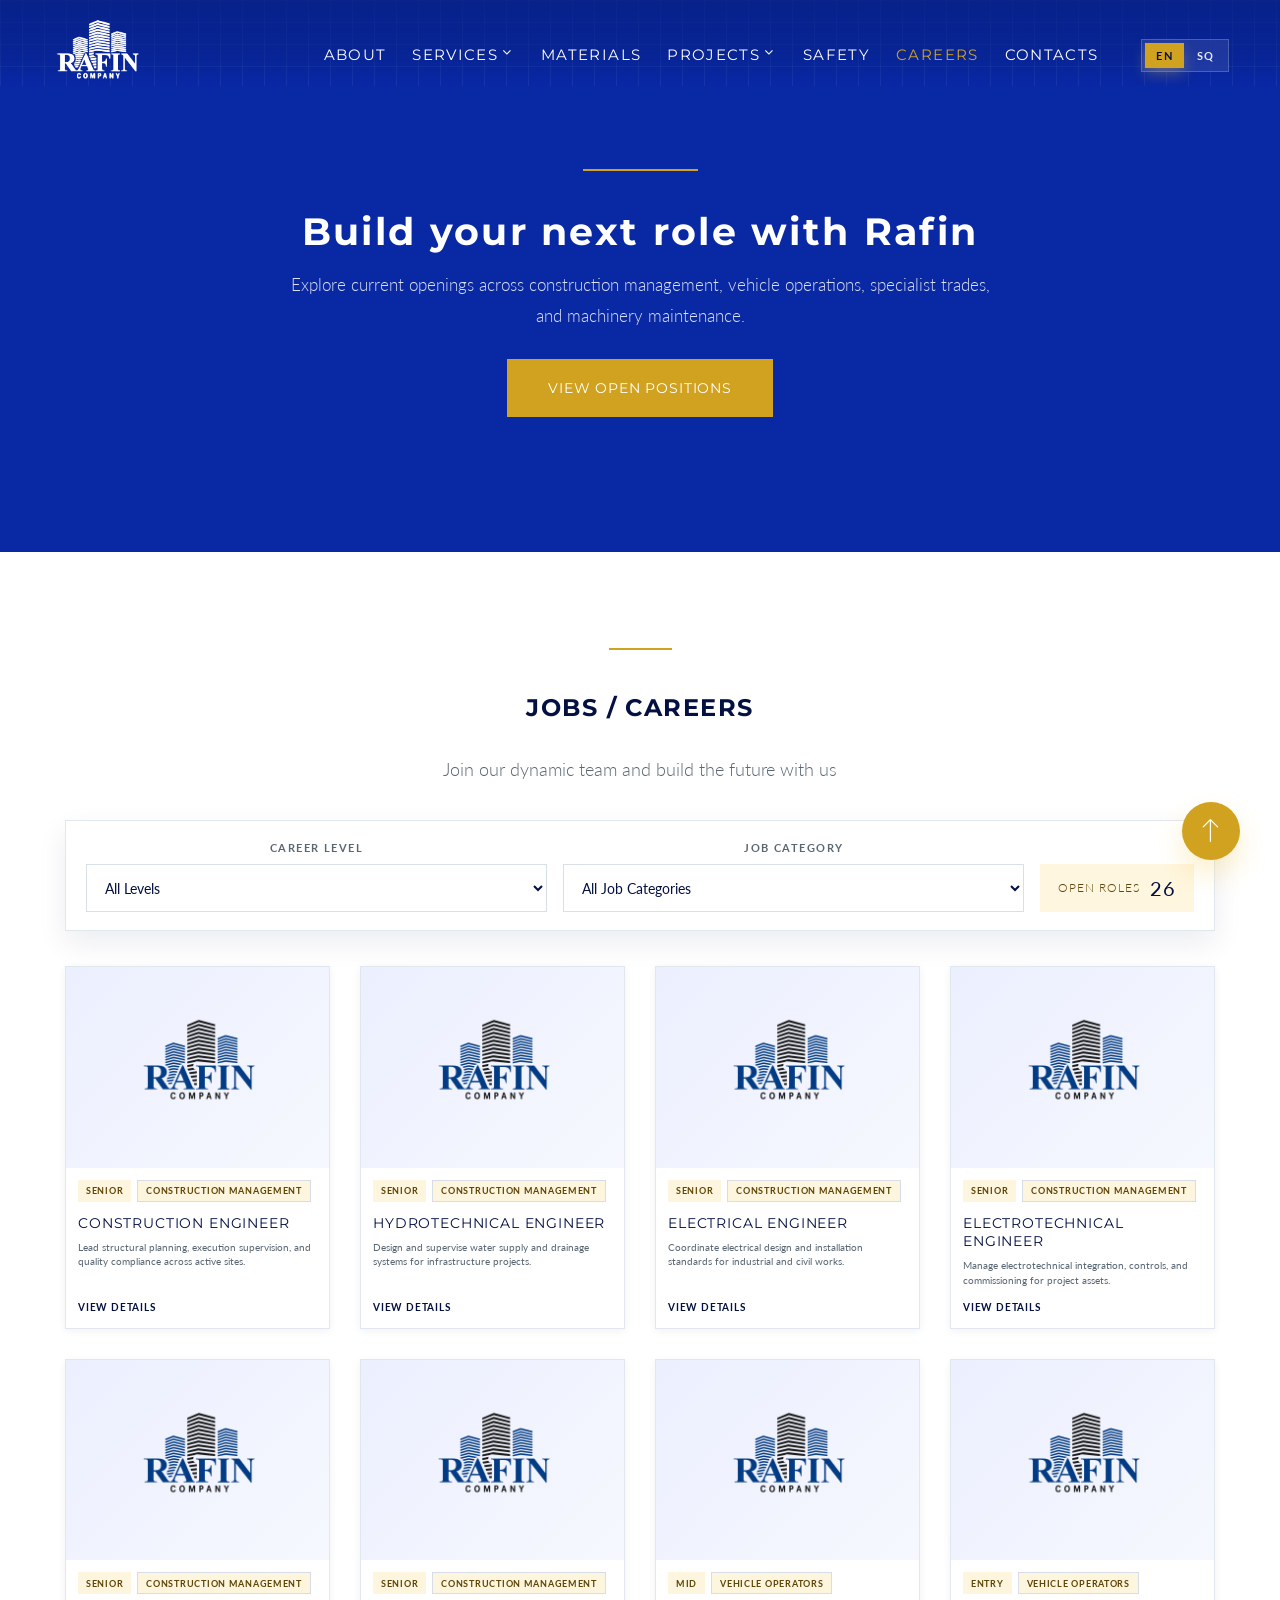
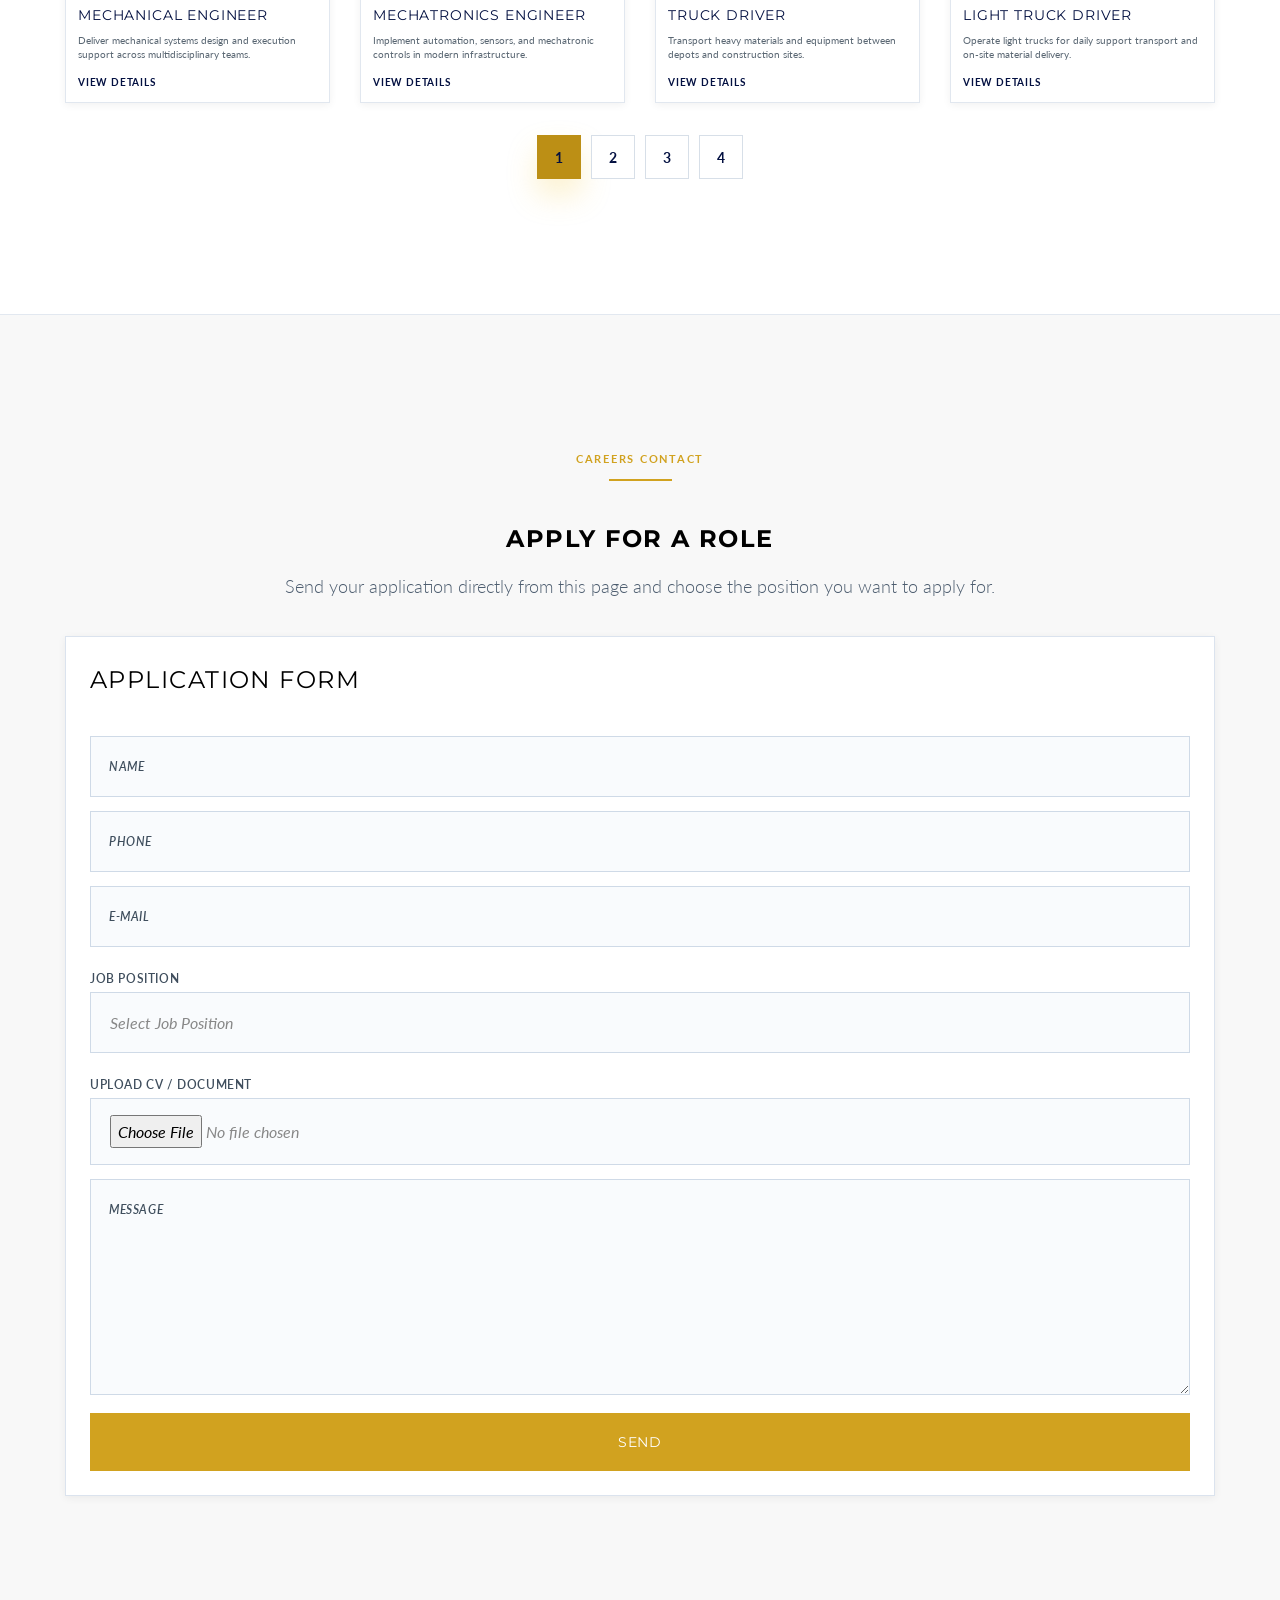
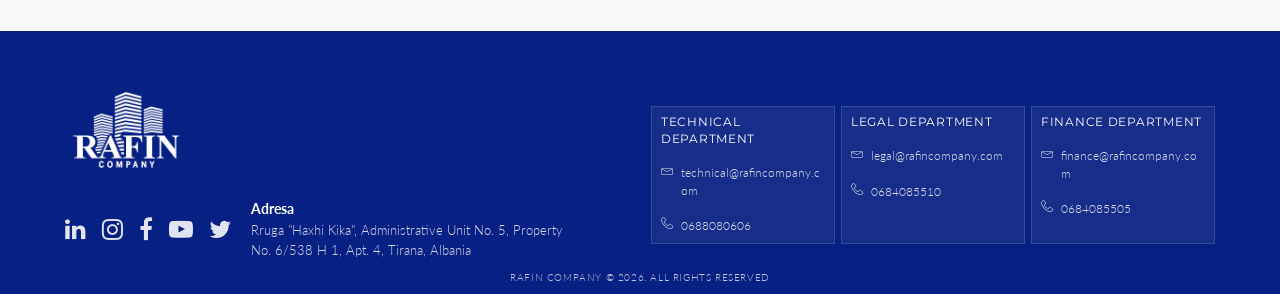
==== commit caffe369: "Fix HTML validation issues" ====
--- a/career.html
+++ b/career.html
@@ -2,13 +2,13 @@
 <html class="wide wow-animation" lang="en">
 
 <head>
+  <meta charset="utf-8">
   <!-- WWW.RAFINCOMPANY.COM -->
   <title data-i18n="Careers Page Title">Careers | Rafin Company</title>
   <meta name="description" data-i18n-content="Careers Meta Description" content="Explore open positions at Rafin Company across engineering, transport, construction, and machinery maintenance.">
   <meta name="format-detection" content="telephone=no">
   <meta name="viewport" content="width=device-width, initial-scale=1">
   <meta http-equiv="X-UA-Compatible" content="IE=edge">
-  <meta charset="utf-8">
   <link rel="icon" href="rafin-logo-white-transparent.png" type="image/png">
   <link rel="preconnect" href="https://fonts.googleapis.com">
   <link rel="preconnect" href="https://fonts.gstatic.com" crossorigin>
@@ -19,12 +19,14 @@
   <link rel="stylesheet" href="css/fonts.css">
   <link rel="stylesheet" href="css/redesign.css">
   <!--[if lt IE 10]>
-    <div class="legacy-browser-warning"><a href="http://windows.microsoft.com/en-US/internet-explorer/"><img src="images/ie8-panel/warning_bar_0000_us.jpg" border="0" height="42" width="820" alt="You are using an outdated browser. For a faster, safer browsing experience, upgrade for free today."></a></div>
     <script src="js/html5shiv.min.js"></script>
 		<![endif]-->
 </head>
 
 <body class="careers-page">
+  <!--[if lt IE 10]>
+    <div class="legacy-browser-warning"><a href="http://windows.microsoft.com/en-US/internet-explorer/"><img src="images/ie8-panel/warning_bar_0000_us.jpg" height="42" width="820" alt="You are using an outdated browser. For a faster, safer browsing experience, upgrade for free today."></a></div>
+  <![endif]-->
   <div id="page-loader">
     <div class="cssload-container">
       <div class="cssload-speeding-wheel"></div>
@@ -45,8 +47,8 @@
             <div class="rd-navbar-panel rd-navbar-search-lg_collapsable">
               <button class="rd-navbar-toggle" data-rd-navbar-toggle=".rd-navbar-nav-wrap"><span></span></button>
               <div class="rd-navbar-brand"><a class="brand-name" href="index.html"><img
-                    class="brand-logo brand-logo--default" src="rafin-logo-white-transparent.png" alt="Rafin Company" width="120" height="120" decoding="async" /><img
-                    class="brand-logo brand-logo--blue" src="rafin-logo-white-transparent.png" alt="" width="120" height="120" decoding="async" aria-hidden="true" /></a></div>
+                    class="brand-logo brand-logo--default" src="rafin-logo-white-transparent.png" alt="Rafin Company" width="120" height="120" decoding="async"><img
+                    class="brand-logo brand-logo--blue" src="rafin-logo-white-transparent.png" alt="" width="120" height="120" decoding="async" aria-hidden="true"></a></div>
             </div>
             <div class="rd-navbar-nav-wrap rd-navbar-search_not-collapsable">
               <div class="rd-navbar-search_collapsable">
@@ -82,7 +84,7 @@
     <section class="section careers-hero careers-hero--plain">
       <div class="section-lg text-center">
         <div class="container">
-          <h2 class="heading-decorated" data-i18n="Careers Hero Title">Build your next role with Rafin</h2>
+          <h1 class="heading-decorated heading-2" data-i18n="Careers Hero Title">Build your next role with Rafin</h1>
           <p class="careers-hero__text" data-i18n="Careers Hero Body">Explore current openings across construction management, vehicle operations, specialist trades, and machinery maintenance.</p>
           <a class="button button-primary careers-hero__button" href="#jobs" data-i18n="View Open Positions">View Open Positions</a>
         </div>
@@ -91,7 +93,7 @@
 
     <section class="section-lg bg-default text-center careers-page-section" id="jobs">
       <div class="container">
-        <h4 class="heading-decorated" data-i18n="Jobs / Careers">Jobs / Careers</h4>
+        <h2 class="heading-decorated heading-4" data-i18n="Jobs / Careers">Jobs / Careers</h2>
         <p class="careers-page-section__lead" data-i18n="Join our dynamic team">Join our dynamic team and build the future with us</p>
         <div id="jobs-filters-container"></div>
         <div class="row row-30 text-left" id="jobs-container">
@@ -101,9 +103,9 @@
       </div>
     </section>
 
-    <section class="section-lg bg-gray-lighter redesign-contacts-section career-application-section" id="career-application">
+    <div class="section-lg bg-gray-lighter redesign-contacts-section career-application-section" id="career-application">
       <div id="career-application-container"></div>
-    </section>
+    </div>
 
     <div id="footer-company-container"></div>
   </div>
--- a/css/redesign.css
+++ b/css/redesign.css
@@ -201,6 +201,18 @@
   overflow: hidden !important;
 }
 
+.sr-only {
+  position: absolute !important;
+  width: 1px !important;
+  height: 1px !important;
+  padding: 0 !important;
+  margin: -1px !important;
+  overflow: hidden !important;
+  clip: rect(0, 0, 0, 0) !important;
+  white-space: nowrap !important;
+  border: 0 !important;
+}
+
 .ui-to-top,
 .ui-to-top.active {
   z-index: 240;
@@ -999,7 +1011,7 @@
   border-radius: 5px;
 }
 
-.project-info-box h5 {
+.project-info-box__title {
   margin-bottom: 20px;
 }
 
@@ -1204,7 +1216,7 @@
   padding: 18px 18px 20px;
 }
 
-.materials-card__body h6 {
+.materials-card__body .heading-6 {
   margin: 0 0 8px;
   color: #172533;
   font-size: 17px;
@@ -1643,7 +1655,8 @@
 
 .news-carousel__viewport {
   overflow: hidden;
-  touch-action: pan-y;
+  touch-action: pan-y pinch-zoom;
+  overscroll-behavior-x: contain;
   cursor: grab;
   padding: 4px 0 10px;
 }
@@ -1668,7 +1681,6 @@
   display: flex;
   flex: 0 0 calc((100% - (var(--news-visible) - 1) * var(--news-gap)) / var(--news-visible));
   min-width: 0;
-  flex-direction: column;
   border: 1px solid rgba(17, 29, 74, 0.14);
   background: linear-gradient(180deg, rgba(255, 255, 255, 0.98) 0%, rgba(244, 247, 250, 0.98) 100%);
   box-shadow: 0 22px 40px rgba(6, 14, 43, 0.22);
@@ -1681,6 +1693,20 @@
 .news-card * {
   -webkit-user-select: none;
   user-select: none;
+}
+
+.news-card__card-link {
+  display: flex;
+  flex: 1 1 auto;
+  min-width: 0;
+  flex-direction: column;
+  color: inherit;
+  text-decoration: none;
+}
+
+.news-card__card-link:focus-visible {
+  outline: 3px solid rgba(220, 162, 5, 0.72);
+  outline-offset: -3px;
 }
 
 .news-card__image {
@@ -2185,7 +2211,7 @@
   color: #d9e1ea;
 }
 
-.jobs-card h6 {
+.jobs-card__title {
   margin: 0 0 10px;
   color: #fff;
   font-size: 20px;
@@ -2234,7 +2260,7 @@
   text-align: center;
 }
 
-.jobs-empty-state h6 {
+.jobs-empty-state__title {
   margin-bottom: 10px;
   color: #fff;
 }
@@ -2325,7 +2351,7 @@
   color: #415264;
 }
 
-.careers-page .jobs-card h6 {
+.careers-page .jobs-card__title {
   color: #111D4A;
   font-size: 14px;
   line-height: 1.3;
@@ -2397,7 +2423,7 @@
   border-color: #d7dfe8;
 }
 
-.careers-page .jobs-empty-state h6 {
+.careers-page .jobs-empty-state__title {
   color: #111D4A;
 }
 
@@ -2596,7 +2622,7 @@
   color: #111D4A;
 }
 
-.jobs-modal__header h5 {
+.jobs-modal__title {
   margin: 0;
   color: #111D4A;
   font-size: 34px;
@@ -2643,7 +2669,7 @@
   line-height: 1.5;
 }
 
-.jobs-modal__section h6 {
+.jobs-modal__section-title {
   margin: 0 0 10px;
   color: #111D4A;
   font-size: 15px;
@@ -2771,7 +2797,7 @@
   box-shadow: 0 14px 32px rgba(20, 33, 46, 0.09);
 }
 
-.contacts-form-card h5 {
+.contacts-form-card .heading-5 {
   margin-bottom: 18px;
 }
 
@@ -2836,7 +2862,7 @@
   padding: 14px 16px 16px;
 }
 
-.contacts-map-copy h6 {
+.contacts-map-copy__title {
   margin: 0 0 6px;
   color: #182534;
 }
@@ -2949,7 +2975,7 @@
   background: rgba(255, 255, 255, 0.06);
 }
 
-.footer-department-card h6 {
+.footer-department-card__title {
   margin-bottom: 8px;
   color: #fff;
   font-size: 14px;
@@ -3080,7 +3106,7 @@
     min-height: 220px;
   }
 
-  .jobs-modal__header h5 {
+  .jobs-modal__title {
     font-size: 28px;
   }
 
@@ -3121,7 +3147,7 @@
     padding: 22px 18px 20px;
   }
 
-  .jobs-modal__header h5 {
+  .jobs-modal__title {
     font-size: 24px;
   }
 
@@ -4235,15 +4261,15 @@
     line-height: 1.85;
   }
 
-  .materials-card__body h6,
-  .jobs-card h6,
+  .materials-card__body .heading-6,
+  .jobs-card__title,
   #services .blurb .heading-6 a,
   .projects-page .project-card__title,
   .project-page .project-detail-nav-card__title,
-  .project-page .project-info-box h5,
-  .footer-department-card h6,
-  .contacts-map-copy h6,
-  .contacts-form-card h5,
+  .project-page .project-info-box__title,
+  .footer-department-card__title,
+  .contacts-map-copy__title,
+  .contacts-form-card .heading-5,
   .footer-section-head h5 {
     font-size: 32px;
     line-height: 1.35;
@@ -4385,15 +4411,15 @@
     font-size: 18px;
   }
 
-  .materials-card__body h6,
-  .jobs-card h6,
+  .materials-card__body .heading-6,
+  .jobs-card__title,
   #services .blurb .heading-6 a,
   .projects-page .project-card__title,
   .project-page .project-detail-nav-card__title,
-  .project-page .project-info-box h5,
-  .footer-department-card h6,
-  .contacts-map-copy h6,
-  .contacts-form-card h5,
+  .project-page .project-info-box__title,
+  .footer-department-card__title,
+  .contacts-map-copy__title,
+  .contacts-form-card .heading-5,
   .footer-section-head h5 {
     font-size: 36px;
     line-height: 1.35;
@@ -4532,15 +4558,15 @@
     line-height: 1.95;
   }
 
-  .materials-card__body h6,
-  .jobs-card h6,
+  .materials-card__body .heading-6,
+  .jobs-card__title,
   #services .blurb .heading-6 a,
   .projects-page .project-card__title,
   .project-page .project-detail-nav-card__title,
-  .project-page .project-info-box h5,
-  .footer-department-card h6,
-  .contacts-map-copy h6,
-  .contacts-form-card h5,
+  .project-page .project-info-box__title,
+  .footer-department-card__title,
+  .contacts-map-copy__title,
+  .contacts-form-card .heading-5,
   .footer-section-head h5 {
     font-size: 42px;
   }
@@ -5707,7 +5733,7 @@
   box-shadow: 0 16px 32px rgba(17, 29, 74, 0.06);
 }
 
-.project-page .project-info-box h5 {
+.project-page .project-info-box__title {
   color: var(--rafin-dark);
   font-size: 1rem;
   letter-spacing: 0.08em;
@@ -6906,13 +6932,13 @@
 .careers-page .jobs-filter-control:focus,
 .careers-page .jobs-filter-control:active,
 .careers-page .jobs-role-count strong,
-.careers-page .jobs-card h6,
+.careers-page .jobs-card__title,
 .careers-page .jobs-apply-link,
-.careers-page .jobs-empty-state h6,
+.careers-page .jobs-empty-state__title,
 .jobs-pagination__button,
-.jobs-modal__header h5,
+.jobs-modal__title,
 .jobs-modal__fact strong,
-.jobs-modal__section h6,
+.jobs-modal__section-title,
 .jobs-modal__apply {
   color: var(--rafin-ink) !important;
 }
@@ -7177,40 +7203,55 @@
   flex: 0 0 auto;
 }
 
+.redesign-footer-main .row.row-30 {
+  margin-bottom: 0;
+}
+
+.redesign-footer-main .row.row-30 > [class*='col-'] {
+  margin-bottom: 0;
+}
+
 .footer-content-row {
   display: flex;
   align-items: flex-end;
   justify-content: flex-end;
   gap: 12px;
+  margin-top: 30px;
+}
+
+.footer-left-details {
+  display: flex;
+  align-items: flex-end;
+  gap: 20px;
+  margin-top: 6px;
 }
 
 .footer-address-line {
   margin: 0;
   display: block;
-  flex: 0 0 280px;
-  max-width: 280px;
   color: rgba(255, 255, 255, 0.82);
   font-size: 13px;
   line-height: 1.5;
-  white-space: normal;
 }
 
 .footer-address-line__title {
-  display: block;
-  margin-bottom: 2px;
+  display: inline-block;
+  margin-right: 8px;
   color: #fff;
   font-size: 14px;
   font-weight: 700;
 }
 
 .footer-address-line__text {
-  display: block;
+  display: inline;
   color: rgba(255, 255, 255, 0.82);
 }
 
 .footer-social-list {
+  display: flex;
   gap: 16px;
-  margin-top: 6px;
+  margin-top: 0;
+  flex: 0 0 auto;
 }
 
 .footer-departments-grid {
@@ -7218,6 +7259,7 @@
   grid-template-columns: repeat(3, minmax(0, 184px));
   gap: 6px;
   justify-content: end;
+  margin-bottom: 0;
 }
 
 .footer-department-card {
@@ -7315,7 +7357,7 @@
   line-height: 1.5;
 }
 
-.footer-department-card h6 {
+.footer-department-card__title {
   margin-bottom: 5px;
   font-size: 12px;
 }
@@ -7332,19 +7374,113 @@
 @media (min-width: 1200px) {
   .redesign-footer-main .row {
     align-items: start;
+    justify-content: space-between;
   }
 
   .redesign-footer-main .col-lg-4 {
     display: flex;
     flex-direction: column;
     justify-content: center;
-    flex: 0 0 18%;
-    max-width: 18%;
+    flex: 0 1 46%;
+    width: 46%;
+    max-width: 46%;
   }
 
   .redesign-footer-main .col-lg-8 {
-    flex: 0 0 82%;
-    max-width: 82%;
+    display: flex;
+    justify-content: flex-end;
+    flex: 0 0 auto;
+    width: auto;
+    max-width: none;
+  }
+
+  .footer-left-details {
+    align-items: center;
+    gap: 20px;
+    flex-wrap: nowrap;
+  }
+
+  .footer-address-line {
+    flex: 1 1 auto;
+    max-width: 440px;
+    margin-top: -4px;
+    white-space: normal;
+  }
+
+  .footer-address-line__title,
+  .footer-address-line__text {
+    display: block;
+  }
+
+  .footer-address-line__title {
+    margin-right: 0;
+    margin-bottom: 2px;
+  }
+
+  .footer-content-row {
+    width: auto;
+    justify-content: flex-end;
+  }
+
+  .footer-departments-wrap {
+    flex: 0 0 auto;
+  }
+}
+
+@media (min-width: 1800px) {
+  .footer-left-details {
+    align-items: center;
+    gap: 28px;
+  }
+
+  .footer-address-line {
+    padding-top: 0;
+    max-width: none;
+    white-space: nowrap;
+  }
+
+  .footer-address-line__title {
+    display: inline-block;
+    margin-right: 8px;
+    margin-bottom: 0;
+  }
+
+  .footer-address-line__text {
+    display: inline;
+  }
+
+  .footer-content-row {
+    align-items: flex-start;
+    gap: 0;
+  }
+
+  .footer-departments-grid {
+    grid-template-columns: repeat(3, minmax(220px, 220px));
+    gap: 16px;
+    margin-bottom: 0;
+  }
+
+  .footer-department-card {
+    max-width: 220px;
+    min-height: 108px;
+    padding: 12px 14px;
+  }
+
+  .footer-department-card a {
+    font-size: 13px;
+    line-height: 1.45;
+  }
+}
+
+@media (min-width: 2400px) {
+  .footer-departments-grid {
+    grid-template-columns: repeat(3, minmax(248px, 248px));
+    gap: 18px;
+    margin-bottom: 0;
+  }
+
+  .footer-department-card {
+    max-width: 248px;
   }
 }
 
@@ -7355,6 +7491,11 @@
 
   .footer-content-row {
     display: block;
+  }
+
+  .footer-left-details {
+    display: block;
+    margin-top: 10px;
   }
 
   .footer-address-line {
@@ -7363,9 +7504,20 @@
     white-space: normal;
   }
 
+  .footer-address-line__title,
+  .footer-address-line__text {
+    display: block;
+  }
+
+  .footer-address-line__title {
+    margin-right: 0;
+    margin-bottom: 2px;
+  }
+
   .footer-departments-grid {
     grid-template-columns: repeat(2, minmax(0, 1fr));
     justify-content: stretch;
+    margin-bottom: 0;
   }
 
   .footer-brand-wrap .brand-name {
@@ -7386,6 +7538,7 @@
 @media (max-width: 767px) {
   .footer-departments-grid {
     grid-template-columns: 1fr;
+    margin-bottom: 0;
   }
 }
 
